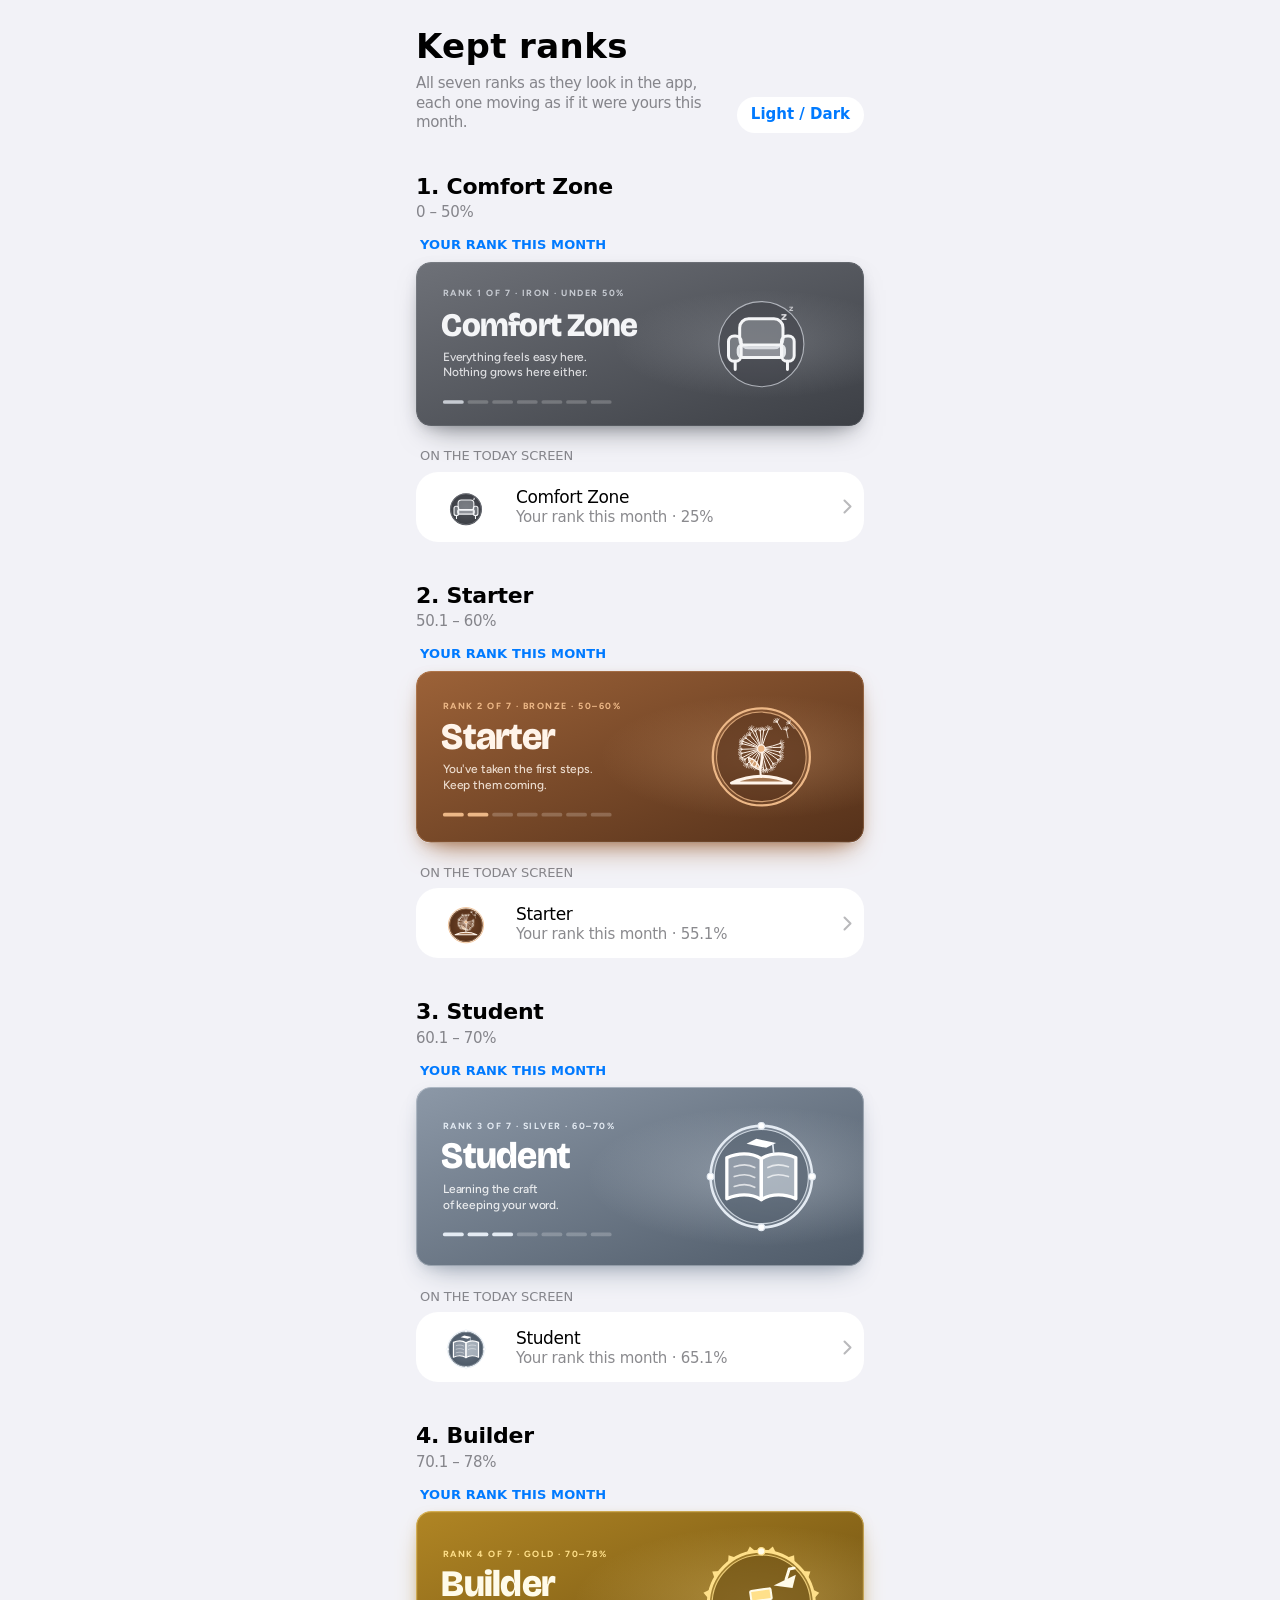
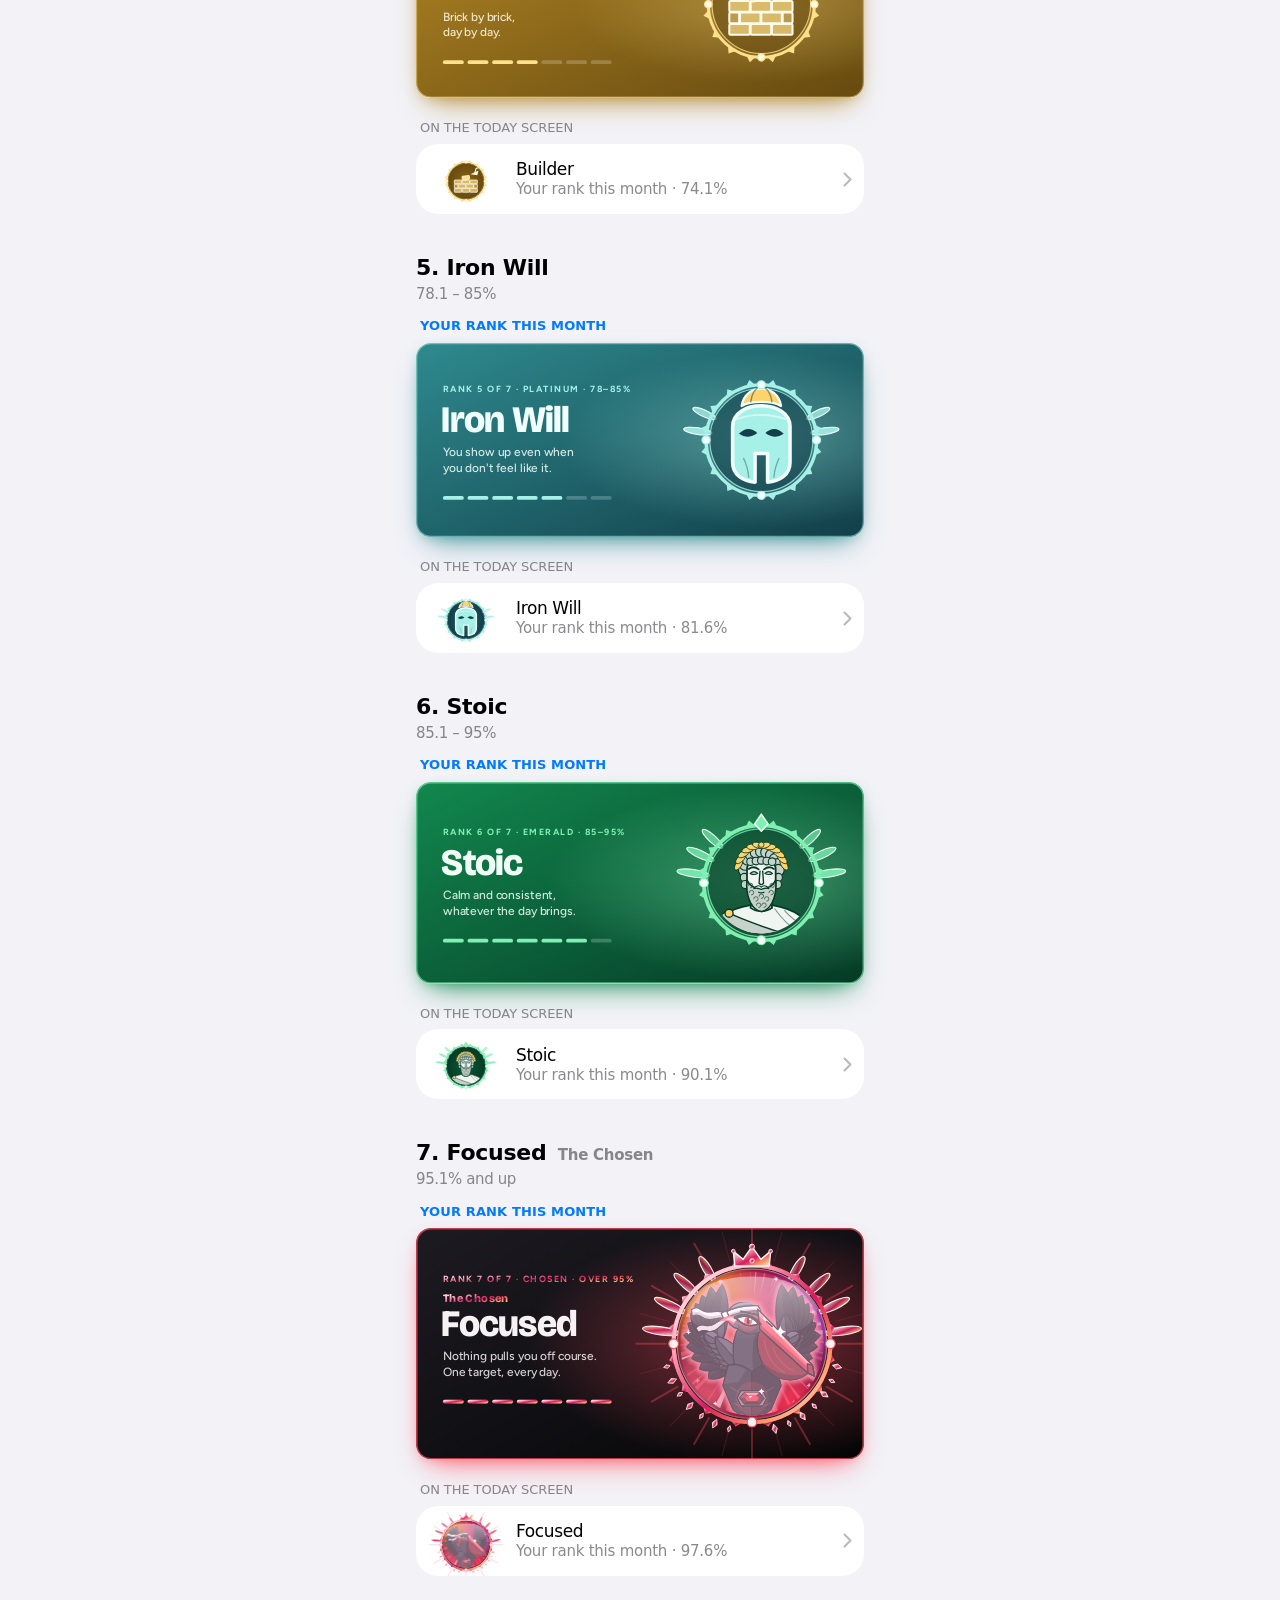
==== ranks-demo.html @ 4a985644 "rank animations added 2.1" ====
<!doctype html>
<html lang="en"><head><meta charset="utf-8"><meta name="viewport" content="width=device-width, initial-scale=1">
<meta name="color-scheme" content="light dark"><title>Kept ranks</title>
<style>
:root{--bg:#F2F2F7;--surface:#FFFFFF;--ink:#000000;--muted:rgba(60,60,67,.6);--line:rgba(60,60,67,.29);--tint:#007AFF;--ring-off:rgba(60,60,67,.36)}
@media (prefers-color-scheme: dark){:root:not([data-theme="light"]){--bg:#000000;--surface:#1C1C1E;--ink:#FFFFFF;--muted:rgba(235,235,245,.6);--line:rgba(84,84,88,.65);--tint:#0A84FF;--ring-off:rgba(235,235,245,.34)}}
:root[data-theme="dark"]{--bg:#000000;--surface:#1C1C1E;--ink:#FFFFFF;--muted:rgba(235,235,245,.6);--line:rgba(84,84,88,.65);--tint:#0A84FF;--ring-off:rgba(235,235,245,.34)}
*{box-sizing:border-box}
body{margin:0;background:var(--bg);color:var(--ink);font:17px/1.3 -apple-system,BlinkMacSystemFont,system-ui,"Segoe UI",Roboto,sans-serif;letter-spacing:-.022em;-webkit-font-smoothing:antialiased}
main{max-width:480px;margin:0 auto;padding:24px 16px 64px}
header{display:flex;align-items:flex-end;justify-content:space-between;gap:12px;margin-bottom:8px}
h1{font-size:34px;margin:0;letter-spacing:.011em}
.intro{color:var(--muted);font-size:15px;margin:6px 0 0}
.theme{flex:none;white-space:nowrap;border:0;border-radius:999px;padding:8px 14px;background:var(--surface);color:var(--tint);font:inherit;font-size:15px;font-weight:600;cursor:pointer}
section{margin-top:40px}
h2{font-size:22px;margin:0;letter-spacing:-.012em}
h2 small{font-size:15px;font-weight:600;color:var(--muted);margin-left:4px}
.range{margin:2px 0 14px;color:var(--muted);font-size:15px;font-variant-numeric:tabular-nums}
.label{font-size:13px;text-transform:uppercase;color:var(--muted);padding:22px 4px 7px;letter-spacing:-.006em}
.group{background:var(--surface);border-radius:22px;overflow:hidden}
.row{display:flex;align-items:center;gap:12px;padding:6px 12px;min-height:48px}
.row .body{flex:1;min-width:0}
.row .hint{font-size:15px;color:var(--muted);letter-spacing:-.016em}
.disc{flex:none;color:var(--muted);opacity:.6}
/* ranks: the artwork in ranks/ is drawn with these two fonts (SIL Open Font License, see fonts/). Only the artwork uses them; the app keeps the system font. */
@font-face{font-family:'Bricolage Grotesque';font-style:normal;font-weight:800;font-display:swap;src:url([data-uri]) format('woff2')}
@font-face{font-family:'Figtree';font-style:normal;font-weight:500 700;font-display:swap;src:url([data-uri]) format('woff2')}
.art{display:block;position:relative}
.art svg{display:block;width:100%;height:100%}
/* until the artwork loads, a block in the rank's colors holds its place */
.rk0{--a:#6E7178;--b:#3C3F45} .rk1{--a:#9C6238;--b:#55311A} .rk2{--a:#8C98A7;--b:#4E5A68} .rk3{--a:#B08524;--b:#664A0F}
.rk4{--a:#2E8A8E;--b:#123F49} .rk5{--a:#12884E;--b:#053A26} .rk6{--a:#1D1B22;--b:#050506;--glow:#FF4D5E}
.art.banner.ph{display:flex;align-items:center;padding:0 6%;border-radius:12px;background:linear-gradient(135deg,var(--a),var(--b));color:#fff;font-size:26px;font-weight:800}
.art.badge.ph::before,.art.badge.none::before{content:"";position:absolute;inset:20% 24% 13%;border-radius:50%;background:linear-gradient(135deg,var(--a),var(--b))}
.art.badge.none{aspect-ratio:560/430}
.art.badge.none::before{background:none;border:2px dashed var(--ring-off)}
.ranknote{margin-bottom:14px}
.ladder{display:flex;flex-direction:column;gap:12px;container-type:inline-size}
/* faded on a solid backing, so the lake doesn't show through; the corners match the artwork's (40 of 1200) */
.rung.unreached{background:var(--bg);border-radius:3.33cqw}
.rung.unreached .art{filter:grayscale(1);opacity:.45}
.ycap{display:flex;align-items:center;gap:5px;font-size:13px;font-weight:600;letter-spacing:.01em;text-transform:uppercase;color:var(--tint);padding:0 4px 8px}
.ycap.final{color:var(--muted)}
/* this month's banner (Ranks) and a month's banner (Stats): lifted off the page by a glow in the rank's color; corners match the artwork's (40 of 1200) */
.hero{display:block;width:100%;margin:0;padding:0;border:0;background:none;container-type:inline-size;transition:transform .15s}
button.hero:active{transform:scale(.98)}
.hero .art{border-radius:3.33cqw;box-shadow:0 14px 30px -14px var(--glow,var(--a)),0 4px 14px -6px color-mix(in srgb,var(--glow,var(--a)) 55%,transparent)}
.hero + .card{margin-top:16px}
/* the rank you hold comes alive, while its picture stays still: comets streak around the ring, appearing and fading away, the gems on the ring twinkle,
   the glow behind it pulses, and a sheen crosses the banner now and then. Reduce Motion turns all of it off (see the end of this file). */
.comet{opacity:0} /* hidden everywhere else, and when motion is reduced */
.hero .comet{animation:comet 4s linear infinite}
.hero .gem{transform-box:fill-box;transform-origin:center;animation:gem 2.8s ease-in-out infinite}
.hero .aura{animation:aura 4.5s ease-in-out infinite}
.hero .art{overflow:hidden}
.hero .art::after{content:"";position:absolute;inset:0;pointer-events:none;transform:translateX(-100%);
  background:linear-gradient(105deg,transparent 35%,rgba(255,255,255,var(--shine,.16)) 50%,transparent 65%);animation:shine var(--shine-t,7s) ease-in-out 1s infinite}
/* a comet appears, races about three quarters of the way round the ring, and fades out */
@keyframes comet{0%{stroke-dashoffset:0;opacity:0}12%{opacity:1}60%{opacity:1}78%{opacity:0}100%{stroke-dashoffset:-100;opacity:0}}
@keyframes gem{0%,100%{transform:scale(1);opacity:1}50%{transform:scale(1.35);opacity:.55}}
@keyframes aura{0%,100%{opacity:.55}50%{opacity:1}}
@keyframes shine{0%{transform:translateX(-100%)}25%,100%{transform:translateX(100%)}}
/* higher ranks shine more: Platinum a little, Emerald clearly, The Chosen most. The shine is brighter and comes more often,
   four-point sparkles twinkle around the circle in two alternating sets, and on Emerald and The Chosen the glow breathes. */
.hero{position:relative;--star:url("data:image/svg+xml,%3Csvg xmlns='http://www.w3.org/2000/svg' viewBox='0 0 20 20'%3E%3Cpath d='M10 0C11 7 13 9 20 10C13 11 11 13 10 20C9 13 7 11 0 10C7 9 9 7 10 0Z' fill='white'/%3E%3C/svg%3E")}
.hero[data-rk="4"]{--shine:.24;--shine-t:5.5s}
.hero[data-rk="5"]{--shine:.32;--shine-t:4.5s}
.hero[data-rk="6"]{--shine:.4;--shine-t:3.8s}
.hero[data-rk="4"]::before,.hero[data-rk="5"]::before,.hero[data-rk="6"]::before,.hero[data-rk="5"]::after,.hero[data-rk="6"]::after{
  content:"";position:absolute;inset:0;z-index:1;pointer-events:none;opacity:0;animation:sparkle 2.4s ease-in-out infinite}
.hero[data-rk]::after{animation-delay:-1.2s} /* the second set twinkles half a beat after the first */
.hero[data-rk="4"]::before{background:var(--star) 63% 18%/12px no-repeat,var(--star) 92% 72%/10px no-repeat,var(--star) 70% 86%/8px no-repeat}
.hero[data-rk="5"]::before{background:var(--star) 62% 16%/16px no-repeat,var(--star) 93% 30%/12px no-repeat,var(--star) 88% 86%/10px no-repeat,var(--star) 58% 62%/9px no-repeat}
.hero[data-rk="5"]::after{background:var(--star) 76% 5%/11px no-repeat,var(--star) 97% 56%/14px no-repeat,var(--star) 66% 90%/12px no-repeat,var(--star) 55% 34%/8px no-repeat}
.hero[data-rk="6"]::before{background:var(--star) 57% 14%/20px no-repeat,var(--star) 95% 24%/15px no-repeat,var(--star) 92% 84%/13px no-repeat,var(--star) 54% 64%/11px no-repeat,var(--star) 81% 3%/10px no-repeat}
.hero[data-rk="6"]::after{background:var(--star) 70% 4%/14px no-repeat,var(--star) 98% 52%/18px no-repeat,var(--star) 63% 94%/15px no-repeat,var(--star) 51% 38%/10px no-repeat,var(--star) 86% 96%/9px no-repeat}
.hero[data-rk="5"] .art,.hero[data-rk="6"] .art{animation:glow 3s ease-in-out infinite}
@keyframes sparkle{0%,100%{opacity:0}50%{opacity:1}}
@keyframes glow{0%,100%{box-shadow:0 14px 30px -14px var(--glow,var(--a)),0 4px 14px -6px color-mix(in srgb,var(--glow,var(--a)) 55%,transparent)}
  50%{box-shadow:0 18px 44px -10px var(--glow,var(--a)),0 0 26px -2px color-mix(in srgb,var(--glow,var(--a)) 70%,transparent)}}
.rankrow{margin-bottom:20px}
.rankrow .row{padding:6px 12px}
.goal{margin:8px 4px 0;font-size:15px;letter-spacing:-.016em;color:var(--muted)}
.goal b{font-weight:600;color:var(--ink)}
.group.months{--sep:100px}
.group.months .row{padding:6px 12px}
.slot{flex:none;width:76px;height:58px;display:grid;place-items:center}
.slot .art{height:100%}

@media (prefers-reduced-motion:reduce){*,*::before,*::after{animation:none!important;transition:none!important}}
</style></head>
<body><main>
<header><div><h1>Kept ranks</h1><p class="intro">All seven ranks as they look in the app, each one moving as if it were yours this month.</p></div>
<button class="theme" type="button" onclick="const r=document.documentElement,d=r.dataset.theme==='dark'||(!r.dataset.theme&&matchMedia('(prefers-color-scheme: dark)').matches);r.dataset.theme=d?'light':'dark'">Light / Dark</button></header>
<section>
  <h2>1. Comfort Zone</h2><p class="range">0 – 50%</p>
  <div class="ycap">Your rank this month</div><div class="hero" data-rk="0"><span class="art banner rk0" style="aspect-ratio:1200/440"><svg xmlns="http://www.w3.org/2000/svg" viewBox="0 0 1200 440" role="img" aria-label="Rank 1 of 7: Comfort Zone, Under 50%">
<defs>
<linearGradient id="kept1-comfort-zone-bg" x1="0" y1="0" x2="1" y2="1"><stop offset="0" stop-color="#6E7178"/><stop offset="1" stop-color="#3C3F45"/></linearGradient>
<radialGradient id="kept1-comfort-zone-glow" cx="0.771" cy=".5" r="0.33"><stop offset="0" stop-color="#C7CBD2" stop-opacity="0.22"/><stop offset="1" stop-color="#C7CBD2" stop-opacity="0"/></radialGradient>
<clipPath id="kept1-comfort-zone-clip"><rect width="1200" height="440" rx="40"/></clipPath>
</defs>
<g clip-path="url(#kept1-comfort-zone-clip)">
<rect width="1200" height="440" fill="url(#kept1-comfort-zone-bg)"/>
<rect class="aura" width="1200" height="440" fill="url(#kept1-comfort-zone-glow)"/><g class="emblem">
<circle cx="925" cy="220" r="114" fill="#3C3F45" fill-opacity=".55" stroke="#C7CBD2" stroke-opacity=".8" stroke-width="3"/><g transform="translate(925 220) scale(1.0)"><rect x="-58" y="-68" width="116" height="78" rx="24" fill="#C7CBD2" fill-opacity=".35" stroke="#F4F5F7" stroke-width="8"/><rect x="-62" y="2" width="124" height="34" rx="12" fill="#C7CBD2" fill-opacity=".55" stroke="#F4F5F7" stroke-width="8"/><rect x="-88" y="-22" width="34" height="68" rx="15" fill="#C7CBD2" fill-opacity=".35" stroke="#F4F5F7" stroke-width="8"/><rect x="54" y="-22" width="34" height="68" rx="15" fill="#C7CBD2" fill-opacity=".35" stroke="#F4F5F7" stroke-width="8"/><path d="M-70 46v22M70 46v22" stroke="#F4F5F7" stroke-width="8" stroke-linecap="round"/><text x="52" y="-66" font-family="'Bricolage Grotesque','Avenir Next',system-ui,-apple-system,sans-serif" font-weight="800" font-size="30" fill="#F4F5F7" fill-opacity=".85">z</text><text x="74" y="-88" font-family="'Bricolage Grotesque','Avenir Next',system-ui,-apple-system,sans-serif" font-weight="800" font-size="22" fill="#F4F5F7" fill-opacity=".65">z</text></g>
</g><text x="72" y="92" font-family="'Figtree',-apple-system,'Segoe UI',system-ui,sans-serif" font-weight="700" font-size="24" letter-spacing="4" fill="#C7CBD2">RANK 1 OF 7  ·  IRON  ·  UNDER 50%</text>

<text x="68" y="198" font-family="'Bricolage Grotesque','Avenir Next',system-ui,-apple-system,sans-serif" font-weight="800" font-size="88" letter-spacing="-2" fill="#F4F5F7">Comfort Zone</text>
<text x="72" y="264" font-family="'Figtree',-apple-system,'Segoe UI',system-ui,sans-serif" font-weight="500" font-size="32" fill="#F4F5F7" fill-opacity=".86">Everything feels easy here.</text>
<text x="72" y="306" font-family="'Figtree',-apple-system,'Segoe UI',system-ui,sans-serif" font-weight="500" font-size="32" fill="#F4F5F7" fill-opacity=".86">Nothing grows here either.</text>
<rect x="72" y="370" width="56" height="10" rx="5" fill="#C7CBD2" fill-opacity="1"/><rect x="138" y="370" width="56" height="10" rx="5" fill="#F4F5F7" fill-opacity="0.22"/><rect x="204" y="370" width="56" height="10" rx="5" fill="#F4F5F7" fill-opacity="0.22"/><rect x="270" y="370" width="56" height="10" rx="5" fill="#F4F5F7" fill-opacity="0.22"/><rect x="336" y="370" width="56" height="10" rx="5" fill="#F4F5F7" fill-opacity="0.22"/><rect x="402" y="370" width="56" height="10" rx="5" fill="#F4F5F7" fill-opacity="0.22"/><rect x="468" y="370" width="56" height="10" rx="5" fill="#F4F5F7" fill-opacity="0.22"/>
</g>
<rect x="1.5" y="1.5" width="1197" height="437" rx="39" fill="none" stroke="#C7CBD2" stroke-opacity="0.23" stroke-width="1.6"/>
</svg>
</span></div>
  <div class="label">On the Today screen</div>
  <div class="group"><div class="row"><span class="slot"><span class="art badge rk0" style="aspect-ratio:560/430" aria-hidden="true"><svg xmlns="http://www.w3.org/2000/svg" viewBox="-280 -230 560 430" role="img" aria-label="Comfort Zone rank badge">
<defs><radialGradient id="kept2-comfort-zone-b-g"><stop offset="0" stop-color="#6E7178"/><stop offset="1" stop-color="#3C3F45"/></radialGradient></defs>
<circle r="118" fill="url(#kept2-comfort-zone-b-g)"/>
<circle cx="0" cy="0" r="114" fill="#3C3F45" fill-opacity=".55" stroke="#C7CBD2" stroke-opacity=".8" stroke-width="3"/><g transform="translate(0 0) scale(1.0)"><rect x="-58" y="-68" width="116" height="78" rx="24" fill="#C7CBD2" fill-opacity=".35" stroke="#F4F5F7" stroke-width="8"/><rect x="-62" y="2" width="124" height="34" rx="12" fill="#C7CBD2" fill-opacity=".55" stroke="#F4F5F7" stroke-width="8"/><rect x="-88" y="-22" width="34" height="68" rx="15" fill="#C7CBD2" fill-opacity=".35" stroke="#F4F5F7" stroke-width="8"/><rect x="54" y="-22" width="34" height="68" rx="15" fill="#C7CBD2" fill-opacity=".35" stroke="#F4F5F7" stroke-width="8"/><path d="M-70 46v22M70 46v22" stroke="#F4F5F7" stroke-width="8" stroke-linecap="round"/><text x="52" y="-66" font-family="'Bricolage Grotesque','Avenir Next',system-ui,-apple-system,sans-serif" font-weight="800" font-size="30" fill="#F4F5F7" fill-opacity=".85">z</text><text x="74" y="-88" font-family="'Bricolage Grotesque','Avenir Next',system-ui,-apple-system,sans-serif" font-weight="800" font-size="22" fill="#F4F5F7" fill-opacity=".65">z</text></g>
</svg>
</span></span><div class="body"><div class="name">Comfort Zone</div><div class="hint">Your rank this month · 25%</div></div><svg class="disc" width="9" height="15" viewBox="0 0 9 15" fill="none" stroke="currentColor" stroke-width="2" stroke-linecap="round" stroke-linejoin="round" aria-hidden="true"><path d="m1.5 1.5 6 6-6 6"/></svg></div></div>
</section>
<section>
  <h2>2. Starter</h2><p class="range">50.1 – 60%</p>
  <div class="ycap">Your rank this month</div><div class="hero" data-rk="1"><span class="art banner rk1" style="aspect-ratio:1200/460"><svg xmlns="http://www.w3.org/2000/svg" viewBox="0 0 1200 460" role="img" aria-label="Rank 2 of 7: Starter, 50–60%">
<defs>
<linearGradient id="kept3-starter-bg" x1="0" y1="0" x2="1" y2="1"><stop offset="0" stop-color="#9C6238"/><stop offset="1" stop-color="#55311A"/></linearGradient>
<radialGradient id="kept3-starter-glow" cx="0.771" cy=".5" r="0.36"><stop offset="0" stop-color="#EDB887" stop-opacity="0.26"/><stop offset="1" stop-color="#EDB887" stop-opacity="0"/></radialGradient>
<clipPath id="kept3-starter-clip"><rect width="1200" height="460" rx="40"/></clipPath>
</defs>
<g clip-path="url(#kept3-starter-clip)">
<rect width="1200" height="460" fill="url(#kept3-starter-bg)"/>
<rect class="aura" width="1200" height="460" fill="url(#kept3-starter-glow)"/><g class="emblem">
<circle cx="925" cy="230" r="120" fill="#55311A" fill-opacity=".55" stroke="#EDB887" stroke-opacity=".8" stroke-width="3"/><g transform="translate(925 230) scale(1.0)">
<path d="M-80 70 Q0 34 80 70 Z" fill="#EDB887" fill-opacity=".45" stroke="#FFF4EA" stroke-width="8" stroke-linejoin="round"/>
<path d="M0 54 C-10 30 10 6 0 -22" fill="none" stroke="#FFF4EA" stroke-width="5.5" stroke-linecap="round"/>
<path d="M-2 36 C-16 32 -36 18 -34 2 C-18 6 -6 20 -2 36 Z" fill="#EDB887" fill-opacity=".8" stroke="#FFF4EA" stroke-width="3.5" stroke-linejoin="round"/>
<path d="M10 -22.7 Q29.9 -26 51.3 -25.6" fill="none" stroke="#FFF4EA" stroke-width="2.6" stroke-linecap="round"/><path d="M51.3 -25.6 L56 -35.1 M51.3 -25.6 L59 -30.8 M51.3 -25.6 L60.9 -26.3 M51.3 -25.6 L59.8 -21.5 M51.3 -25.6 L56.6 -17.8" fill="none" stroke="#FFF4EA" stroke-opacity=".85" stroke-width="2" stroke-linecap="round"/>
<path d="M9.8 -20.2 Q30 -18.2 48.4 -13.2" fill="none" stroke="#FFF4EA" stroke-width="2.6" stroke-linecap="round"/><path d="M48.4 -13.2 L54.3 -20.2 M48.4 -13.2 L57.6 -16.6 M48.4 -13.2 L58.7 -11.4 M48.4 -13.2 L55.4 -7.3 M48.4 -13.2 L51.2 -5.5" fill="none" stroke="#FFF4EA" stroke-opacity=".85" stroke-width="2" stroke-linecap="round"/>
<path d="M9.3 -18.3 Q30.3 -9.9 50.5 -1.9" fill="none" stroke="#FFF4EA" stroke-width="2.6" stroke-linecap="round"/><path d="M50.5 -1.9 L57.9 -7.7 M50.5 -1.9 L59.1 -3.1 M50.5 -1.9 L58.8 1.4 M50.5 -1.9 L56.9 6.3 M50.5 -1.9 L51.6 6.1" fill="none" stroke="#FFF4EA" stroke-opacity=".85" stroke-width="2" stroke-linecap="round"/>
<path d="M8.3 -16.5 Q27 -6.6 44 7.2" fill="none" stroke="#FFF4EA" stroke-width="2.6" stroke-linecap="round"/><path d="M44 7.2 L52.2 3.1 M44 7.2 L54.6 7.8 M44 7.2 L51.9 12.4 M44 7.2 L47.7 14.6 M44 7.2 L43.3 17" fill="none" stroke="#FFF4EA" stroke-opacity=".85" stroke-width="2" stroke-linecap="round"/>
<path d="M6.2 -14.2 Q20.3 -0.3 31.1 17.4" fill="none" stroke="#FFF4EA" stroke-width="2.6" stroke-linecap="round"/><path d="M31.1 17.4 L41.2 15.9 M31.1 17.4 L40.8 21.2 M31.1 17.4 L37.9 25.9 M31.1 17.4 L32.4 26.2 M31.1 17.4 L28 25.3" fill="none" stroke="#FFF4EA" stroke-opacity=".85" stroke-width="2" stroke-linecap="round"/>
<path d="M4.6 -13.1 Q16.3 9.5 26.2 28.1" fill="none" stroke="#FFF4EA" stroke-width="2.6" stroke-linecap="round"/><path d="M26.2 28.1 L36.6 28.5 M26.2 28.1 L34 33 M26.2 28.1 L30.2 35.8 M26.2 28.1 L25.7 37.9 M26.2 28.1 L21.8 34.9" fill="none" stroke="#FFF4EA" stroke-opacity=".85" stroke-width="2" stroke-linecap="round"/>
<path d="M2.5 -12.3 Q7.5 11.1 13.7 31.6" fill="none" stroke="#FFF4EA" stroke-width="2.6" stroke-linecap="round"/><path d="M13.7 31.6 L21.5 33.7 M13.7 31.6 L20.7 38.7 M13.7 31.6 L16.4 42.1 M13.7 31.6 L11.1 40.9 M13.7 31.6 L6.5 38.6" fill="none" stroke="#FFF4EA" stroke-opacity=".85" stroke-width="2" stroke-linecap="round"/>
<path d="M1 -12.1 Q3.1 12.3 5.7 33.2" fill="none" stroke="#FFF4EA" stroke-width="2.6" stroke-linecap="round"/><path d="M5.7 33.2 L15.8 37.7 M5.7 33.2 L11.2 40.7 M5.7 33.2 L6.8 43.6 M5.7 33.2 L1.8 41.9 M5.7 33.2 L-1.3 38.3" fill="none" stroke="#FFF4EA" stroke-opacity=".85" stroke-width="2" stroke-linecap="round"/>
<path d="M-0.4 -12 Q0.1 5.2 -2 25.5" fill="none" stroke="#FFF4EA" stroke-width="2.6" stroke-linecap="round"/><path d="M-2 25.5 L5.7 30.3 M-2 25.5 L2.5 34 M-2 25.5 L-2.4 34.6 M-2 25.5 L-7 33.4 M-2 25.5 L-9.4 29.3" fill="none" stroke="#FFF4EA" stroke-opacity=".85" stroke-width="2" stroke-linecap="round"/>
<path d="M-2.9 -12.4 Q-8.3 6.3 -14.3 24.6" fill="none" stroke="#FFF4EA" stroke-width="2.6" stroke-linecap="round"/><path d="M-14.3 24.6 L-6.9 32.5 M-14.3 24.6 L-12.4 32.7 M-14.3 24.6 L-17.5 35.1 M-14.3 24.6 L-22.3 32.1 M-14.3 24.6 L-24.3 26.9" fill="none" stroke="#FFF4EA" stroke-opacity=".85" stroke-width="2" stroke-linecap="round"/>
<path d="M-5.1 -13.4 Q-14 4.7 -25.7 21.7" fill="none" stroke="#FFF4EA" stroke-width="2.6" stroke-linecap="round"/><path d="M-25.7 21.7 L-21 29.9 M-25.7 21.7 L-25.8 30.6 M-25.7 21.7 L-30.6 29.9 M-25.7 21.7 L-33.4 26 M-25.7 21.7 L-36.6 21.5" fill="none" stroke="#FFF4EA" stroke-opacity=".85" stroke-width="2" stroke-linecap="round"/>
<path d="M-6.8 -14.6 Q-23.8 1 -37.9 19.3" fill="none" stroke="#FFF4EA" stroke-width="2.6" stroke-linecap="round"/><path d="M-37.9 19.3 L-34.7 29.7 M-37.9 19.3 L-40.1 29.2 M-37.9 19.3 L-43.9 25.9 M-37.9 19.3 L-47.9 22.5 M-37.9 19.3 L-46.8 17.3" fill="none" stroke="#FFF4EA" stroke-opacity=".85" stroke-width="2" stroke-linecap="round"/>
<path d="M-8.4 -16.6 Q-25.9 -6.3 -43.5 6.2" fill="none" stroke="#FFF4EA" stroke-width="2.6" stroke-linecap="round"/><path d="M-43.5 6.2 L-43 14.5 M-43.5 6.2 L-48.2 15.5 M-43.5 6.2 L-52.4 12 M-43.5 6.2 L-52.3 6.6 M-43.5 6.2 L-52.6 1.5" fill="none" stroke="#FFF4EA" stroke-opacity=".85" stroke-width="2" stroke-linecap="round"/>
<path d="M-9 -17.7 Q-29.9 -10 -50.3 1.7" fill="none" stroke="#FFF4EA" stroke-width="2.6" stroke-linecap="round"/><path d="M-50.3 1.7 L-50.9 9.8 M-50.3 1.7 L-54.9 8.4 M-50.3 1.7 L-59 5.9 M-50.3 1.7 L-59.1 1 M-50.3 1.7 L-58.8 -4.2" fill="none" stroke="#FFF4EA" stroke-opacity=".85" stroke-width="2" stroke-linecap="round"/>
<path d="M-9.7 -19.7 Q-28.9 -14.6 -51.9 -9.6" fill="none" stroke="#FFF4EA" stroke-width="2.6" stroke-linecap="round"/><path d="M-51.9 -9.6 L-54.8 0.3 M-51.9 -9.6 L-58.1 -3.7 M-51.9 -9.6 L-61.6 -7.2 M-51.9 -9.6 L-61 -12.3 M-51.9 -9.6 L-57.9 -15.9" fill="none" stroke="#FFF4EA" stroke-opacity=".85" stroke-width="2" stroke-linecap="round"/>
<path d="M-10 -21.7 Q-30.5 -21.1 -51.9 -20.3" fill="none" stroke="#FFF4EA" stroke-width="2.6" stroke-linecap="round"/><path d="M-51.9 -20.3 L-56.1 -12.4 M-51.9 -20.3 L-60 -15.3 M-51.9 -20.3 L-61.5 -20 M-51.9 -20.3 L-59.3 -24.2 M-51.9 -20.3 L-57.1 -28.7" fill="none" stroke="#FFF4EA" stroke-opacity=".85" stroke-width="2" stroke-linecap="round"/>
<path d="M-9.7 -24.5 Q-29.8 -30.9 -50.3 -35" fill="none" stroke="#FFF4EA" stroke-width="2.6" stroke-linecap="round"/><path d="M-50.3 -35 L-57.5 -27.7 M-50.3 -35 L-59.1 -32.6 M-50.3 -35 L-58.3 -37.1 M-50.3 -35 L-57.2 -41.9 M-50.3 -35 L-52.7 -43.9" fill="none" stroke="#FFF4EA" stroke-opacity=".85" stroke-width="2" stroke-linecap="round"/>
<path d="M-9.3 -25.7 Q-27.2 -33.8 -48.5 -41.2" fill="none" stroke="#FFF4EA" stroke-width="2.6" stroke-linecap="round"/><path d="M-48.5 -41.2 L-55.1 -35.9 M-48.5 -41.2 L-58.9 -39.6 M-48.5 -41.2 L-58.2 -45 M-48.5 -41.2 L-54.8 -49.2 M-48.5 -41.2 L-49.7 -49.8" fill="none" stroke="#FFF4EA" stroke-opacity=".85" stroke-width="2" stroke-linecap="round"/>
<path d="M-8.3 -27.6 Q-25.3 -37 -40.8 -49.8" fill="none" stroke="#FFF4EA" stroke-width="2.6" stroke-linecap="round"/><path d="M-40.8 -49.8 L-49.9 -45.4 M-40.8 -49.8 L-50.5 -50.5 M-40.8 -49.8 L-48.5 -55 M-40.8 -49.8 L-44.9 -58.4 M-40.8 -49.8 L-40.1 -59.1" fill="none" stroke="#FFF4EA" stroke-opacity=".85" stroke-width="2" stroke-linecap="round"/>
<path d="M-6.4 -29.7 Q-17.3 -42.7 -30.3 -58.1" fill="none" stroke="#FFF4EA" stroke-width="2.6" stroke-linecap="round"/><path d="M-30.3 -58.1 L-38.3 -56.6 M-30.3 -58.1 L-40.1 -61.6 M-30.3 -58.1 L-36.4 -65.3 M-30.3 -58.1 L-32 -67.8 M-30.3 -58.1 L-27.6 -65.6" fill="none" stroke="#FFF4EA" stroke-opacity=".85" stroke-width="2" stroke-linecap="round"/>
<path d="M-4.6 -30.9 Q-13.7 -52.7 -26 -72.5" fill="none" stroke="#FFF4EA" stroke-width="2.6" stroke-linecap="round"/><path d="M-26 -72.5 L-34.5 -72.8 M-26 -72.5 L-33.6 -77.4 M-26 -72.5 L-30.3 -80.8 M-26 -72.5 L-25.4 -83.4 M-26 -72.5 L-20.4 -81.1" fill="none" stroke="#FFF4EA" stroke-opacity=".85" stroke-width="2" stroke-linecap="round"/>
<path d="M-3.1 -31.5 Q-8.9 -49.5 -15.3 -68.4" fill="none" stroke="#FFF4EA" stroke-width="2.6" stroke-linecap="round"/><path d="M-15.3 -68.4 L-26 -70.6 M-15.3 -68.4 L-22 -74.3 M-15.3 -68.4 L-17.9 -76.2 M-15.3 -68.4 L-13.4 -77.6 M-15.3 -68.4 L-8 -76.5" fill="none" stroke="#FFF4EA" stroke-opacity=".85" stroke-width="2" stroke-linecap="round"/>
<path d="M-0.6 -32 Q-1.4 -49.9 -2.8 -69.6" fill="none" stroke="#FFF4EA" stroke-width="2.6" stroke-linecap="round"/><path d="M-2.8 -69.6 L-12.2 -74.4 M-2.8 -69.6 L-8 -77.6 M-2.8 -69.6 L-3.3 -78.7 M-2.8 -69.6 L1.1 -77.3 M-2.8 -69.6 L6.2 -75.5" fill="none" stroke="#FFF4EA" stroke-opacity=".85" stroke-width="2" stroke-linecap="round"/>
<path d="M1.3 -31.9 Q3.9 -51.6 6.1 -70" fill="none" stroke="#FFF4EA" stroke-width="2.6" stroke-linecap="round"/><path d="M6.1 -70 L-1.8 -76 M6.1 -70 L2 -79.7 M6.1 -70 L7.1 -78 M6.1 -70 L12 -77.7 M6.1 -70 L15.9 -74.1" fill="none" stroke="#FFF4EA" stroke-opacity=".85" stroke-width="2" stroke-linecap="round"/>
<path d="M3.5 -31.4 Q9.9 -53.5 19.1 -73.3" fill="none" stroke="#FFF4EA" stroke-width="2.6" stroke-linecap="round"/><path d="M19.1 -73.3 L12.6 -81.1 M19.1 -73.3 L17.4 -83.4 M19.1 -73.3 L22 -81 M19.1 -73.3 L27 -79.7 M19.1 -73.3 L29.5 -75" fill="none" stroke="#FFF4EA" stroke-opacity=".85" stroke-width="2" stroke-linecap="round"/>
<path d="M9.6 -24.6 Q31.2 -28.3 50.4 -35.8" fill="none" stroke="#FFF4EA" stroke-width="2.6" stroke-linecap="round"/><path d="M50.4 -35.8 L52.8 -45.1 M50.4 -35.8 L58 -43.6 M50.4 -35.8 L60.7 -38.6 M50.4 -35.8 L59.2 -33.5 M50.4 -35.8 L58 -28.3" fill="none" stroke="#FFF4EA" stroke-opacity=".85" stroke-width="2" stroke-linecap="round"/>
<path d="M0 7 L0 -14 M0 -14 L-7.8 -18.5 M0 -14 L-4.5 -21.8 M0 -14 L0 -23 M0 -14 L4.5 -21.8 M0 -14 L7.8 -18.5" transform="translate(50 -80) rotate(-30) scale(1.1)" fill="none" stroke="#FFF4EA" stroke-opacity=".85" stroke-width="2" stroke-linecap="round"/>
<path d="M0 7 L0 -14 M0 -14 L-7.8 -18.5 M0 -14 L-4.5 -21.8 M0 -14 L0 -23 M0 -14 L4.5 -21.8 M0 -14 L7.8 -18.5" transform="translate(70 -58) rotate(-12) scale(1)" fill="none" stroke="#FFF4EA" stroke-opacity=".85" stroke-width="2" stroke-linecap="round"/>
<path d="M0 7 L0 -14 M0 -14 L-7.8 -18.5 M0 -14 L-4.5 -21.8 M0 -14 L0 -23 M0 -14 L4.5 -21.8 M0 -14 L7.8 -18.5" transform="translate(84 -80) rotate(-42) scale(0.9)" fill="none" stroke="#FFF4EA" stroke-opacity=".85" stroke-width="2" stroke-linecap="round"/>
<circle cx="0" cy="-22" r="10" fill="#EDB887" stroke="#FFF4EA" stroke-width="3"/>
</g><circle cx="925" cy="230" r="130" fill="none" stroke="#EDB887" stroke-width="6"/>
<g class="comets"><circle class="comet" style="animation-delay:0.00s" cx="925" cy="230" r="130" fill="none" stroke="#FFFFFF" stroke-opacity="1"
        stroke-width="11.4" stroke-linecap="round" pathLength="100" stroke-dasharray="2 98"/><circle class="comet" style="animation-delay:0.20s" cx="925" cy="230" r="130" fill="none" stroke="#FFFFFF" stroke-opacity="0.5"
        stroke-width="8.4" stroke-linecap="round" pathLength="100" stroke-dasharray="7 93"/><circle class="comet" style="animation-delay:0.56s" cx="925" cy="230" r="130" fill="none" stroke="#FFFFFF" stroke-opacity="0.18"
        stroke-width="6.6" stroke-linecap="round" pathLength="100" stroke-dasharray="16 84"/><circle class="comet" style="animation-delay:-2.00s" cx="925" cy="230" r="130" fill="none" stroke="#FFFFFF" stroke-opacity="1"
        stroke-width="11.4" stroke-linecap="round" pathLength="100" stroke-dasharray="2 98"/><circle class="comet" style="animation-delay:-1.80s" cx="925" cy="230" r="130" fill="none" stroke="#FFFFFF" stroke-opacity="0.5"
        stroke-width="8.4" stroke-linecap="round" pathLength="100" stroke-dasharray="7 93"/><circle class="comet" style="animation-delay:-1.44s" cx="925" cy="230" r="130" fill="none" stroke="#FFFFFF" stroke-opacity="0.18"
        stroke-width="6.6" stroke-linecap="round" pathLength="100" stroke-dasharray="16 84"/></g></g><text x="72" y="102" font-family="'Figtree',-apple-system,'Segoe UI',system-ui,sans-serif" font-weight="700" font-size="24" letter-spacing="4" fill="#EDB887">RANK 2 OF 7  ·  BRONZE  ·  50–60%</text>

<text x="68" y="208" font-family="'Bricolage Grotesque','Avenir Next',system-ui,-apple-system,sans-serif" font-weight="800" font-size="100" letter-spacing="-2" fill="#FFF4EA">Starter</text>
<text x="72" y="274" font-family="'Figtree',-apple-system,'Segoe UI',system-ui,sans-serif" font-weight="500" font-size="32" fill="#FFF4EA" fill-opacity=".86">You've taken the first steps.</text>
<text x="72" y="316" font-family="'Figtree',-apple-system,'Segoe UI',system-ui,sans-serif" font-weight="500" font-size="32" fill="#FFF4EA" fill-opacity=".86">Keep them coming.</text>
<rect x="72" y="380" width="56" height="10" rx="5" fill="#EDB887" fill-opacity="1"/><rect x="138" y="380" width="56" height="10" rx="5" fill="#EDB887" fill-opacity="1"/><rect x="204" y="380" width="56" height="10" rx="5" fill="#FFF4EA" fill-opacity="0.22"/><rect x="270" y="380" width="56" height="10" rx="5" fill="#FFF4EA" fill-opacity="0.22"/><rect x="336" y="380" width="56" height="10" rx="5" fill="#FFF4EA" fill-opacity="0.22"/><rect x="402" y="380" width="56" height="10" rx="5" fill="#FFF4EA" fill-opacity="0.22"/><rect x="468" y="380" width="56" height="10" rx="5" fill="#FFF4EA" fill-opacity="0.22"/>
</g>
<rect x="1.5" y="1.5" width="1197" height="457" rx="39" fill="none" stroke="#EDB887" stroke-opacity="0.31" stroke-width="2.2"/>
</svg>
</span></div>
  <div class="label">On the Today screen</div>
  <div class="group"><div class="row"><span class="slot"><span class="art badge rk1" style="aspect-ratio:560/430" aria-hidden="true"><svg xmlns="http://www.w3.org/2000/svg" viewBox="-280 -230 560 430" role="img" aria-label="Starter rank badge">
<defs><radialGradient id="kept4-starter-b-g"><stop offset="0" stop-color="#9C6238"/><stop offset="1" stop-color="#55311A"/></radialGradient></defs>
<circle r="124" fill="url(#kept4-starter-b-g)"/>
<circle cx="0" cy="0" r="120" fill="#55311A" fill-opacity=".55" stroke="#EDB887" stroke-opacity=".8" stroke-width="3"/><g transform="translate(0 0) scale(1.0)">
<path d="M-80 70 Q0 34 80 70 Z" fill="#EDB887" fill-opacity=".45" stroke="#FFF4EA" stroke-width="8" stroke-linejoin="round"/>
<path d="M0 54 C-10 30 10 6 0 -22" fill="none" stroke="#FFF4EA" stroke-width="5.5" stroke-linecap="round"/>
<path d="M-2 36 C-16 32 -36 18 -34 2 C-18 6 -6 20 -2 36 Z" fill="#EDB887" fill-opacity=".8" stroke="#FFF4EA" stroke-width="3.5" stroke-linejoin="round"/>
<path d="M10 -22.7 Q29.9 -26 51.3 -25.6" fill="none" stroke="#FFF4EA" stroke-width="2.6" stroke-linecap="round"/><path d="M51.3 -25.6 L56 -35.1 M51.3 -25.6 L59 -30.8 M51.3 -25.6 L60.9 -26.3 M51.3 -25.6 L59.8 -21.5 M51.3 -25.6 L56.6 -17.8" fill="none" stroke="#FFF4EA" stroke-opacity=".85" stroke-width="2" stroke-linecap="round"/>
<path d="M9.8 -20.2 Q30 -18.2 48.4 -13.2" fill="none" stroke="#FFF4EA" stroke-width="2.6" stroke-linecap="round"/><path d="M48.4 -13.2 L54.3 -20.2 M48.4 -13.2 L57.6 -16.6 M48.4 -13.2 L58.7 -11.4 M48.4 -13.2 L55.4 -7.3 M48.4 -13.2 L51.2 -5.5" fill="none" stroke="#FFF4EA" stroke-opacity=".85" stroke-width="2" stroke-linecap="round"/>
<path d="M9.3 -18.3 Q30.3 -9.9 50.5 -1.9" fill="none" stroke="#FFF4EA" stroke-width="2.6" stroke-linecap="round"/><path d="M50.5 -1.9 L57.9 -7.7 M50.5 -1.9 L59.1 -3.1 M50.5 -1.9 L58.8 1.4 M50.5 -1.9 L56.9 6.3 M50.5 -1.9 L51.6 6.1" fill="none" stroke="#FFF4EA" stroke-opacity=".85" stroke-width="2" stroke-linecap="round"/>
<path d="M8.3 -16.5 Q27 -6.6 44 7.2" fill="none" stroke="#FFF4EA" stroke-width="2.6" stroke-linecap="round"/><path d="M44 7.2 L52.2 3.1 M44 7.2 L54.6 7.8 M44 7.2 L51.9 12.4 M44 7.2 L47.7 14.6 M44 7.2 L43.3 17" fill="none" stroke="#FFF4EA" stroke-opacity=".85" stroke-width="2" stroke-linecap="round"/>
<path d="M6.2 -14.2 Q20.3 -0.3 31.1 17.4" fill="none" stroke="#FFF4EA" stroke-width="2.6" stroke-linecap="round"/><path d="M31.1 17.4 L41.2 15.9 M31.1 17.4 L40.8 21.2 M31.1 17.4 L37.9 25.9 M31.1 17.4 L32.4 26.2 M31.1 17.4 L28 25.3" fill="none" stroke="#FFF4EA" stroke-opacity=".85" stroke-width="2" stroke-linecap="round"/>
<path d="M4.6 -13.1 Q16.3 9.5 26.2 28.1" fill="none" stroke="#FFF4EA" stroke-width="2.6" stroke-linecap="round"/><path d="M26.2 28.1 L36.6 28.5 M26.2 28.1 L34 33 M26.2 28.1 L30.2 35.8 M26.2 28.1 L25.7 37.9 M26.2 28.1 L21.8 34.9" fill="none" stroke="#FFF4EA" stroke-opacity=".85" stroke-width="2" stroke-linecap="round"/>
<path d="M2.5 -12.3 Q7.5 11.1 13.7 31.6" fill="none" stroke="#FFF4EA" stroke-width="2.6" stroke-linecap="round"/><path d="M13.7 31.6 L21.5 33.7 M13.7 31.6 L20.7 38.7 M13.7 31.6 L16.4 42.1 M13.7 31.6 L11.1 40.9 M13.7 31.6 L6.5 38.6" fill="none" stroke="#FFF4EA" stroke-opacity=".85" stroke-width="2" stroke-linecap="round"/>
<path d="M1 -12.1 Q3.1 12.3 5.7 33.2" fill="none" stroke="#FFF4EA" stroke-width="2.6" stroke-linecap="round"/><path d="M5.7 33.2 L15.8 37.7 M5.7 33.2 L11.2 40.7 M5.7 33.2 L6.8 43.6 M5.7 33.2 L1.8 41.9 M5.7 33.2 L-1.3 38.3" fill="none" stroke="#FFF4EA" stroke-opacity=".85" stroke-width="2" stroke-linecap="round"/>
<path d="M-0.4 -12 Q0.1 5.2 -2 25.5" fill="none" stroke="#FFF4EA" stroke-width="2.6" stroke-linecap="round"/><path d="M-2 25.5 L5.7 30.3 M-2 25.5 L2.5 34 M-2 25.5 L-2.4 34.6 M-2 25.5 L-7 33.4 M-2 25.5 L-9.4 29.3" fill="none" stroke="#FFF4EA" stroke-opacity=".85" stroke-width="2" stroke-linecap="round"/>
<path d="M-2.9 -12.4 Q-8.3 6.3 -14.3 24.6" fill="none" stroke="#FFF4EA" stroke-width="2.6" stroke-linecap="round"/><path d="M-14.3 24.6 L-6.9 32.5 M-14.3 24.6 L-12.4 32.7 M-14.3 24.6 L-17.5 35.1 M-14.3 24.6 L-22.3 32.1 M-14.3 24.6 L-24.3 26.9" fill="none" stroke="#FFF4EA" stroke-opacity=".85" stroke-width="2" stroke-linecap="round"/>
<path d="M-5.1 -13.4 Q-14 4.7 -25.7 21.7" fill="none" stroke="#FFF4EA" stroke-width="2.6" stroke-linecap="round"/><path d="M-25.7 21.7 L-21 29.9 M-25.7 21.7 L-25.8 30.6 M-25.7 21.7 L-30.6 29.9 M-25.7 21.7 L-33.4 26 M-25.7 21.7 L-36.6 21.5" fill="none" stroke="#FFF4EA" stroke-opacity=".85" stroke-width="2" stroke-linecap="round"/>
<path d="M-6.8 -14.6 Q-23.8 1 -37.9 19.3" fill="none" stroke="#FFF4EA" stroke-width="2.6" stroke-linecap="round"/><path d="M-37.9 19.3 L-34.7 29.7 M-37.9 19.3 L-40.1 29.2 M-37.9 19.3 L-43.9 25.9 M-37.9 19.3 L-47.9 22.5 M-37.9 19.3 L-46.8 17.3" fill="none" stroke="#FFF4EA" stroke-opacity=".85" stroke-width="2" stroke-linecap="round"/>
<path d="M-8.4 -16.6 Q-25.9 -6.3 -43.5 6.2" fill="none" stroke="#FFF4EA" stroke-width="2.6" stroke-linecap="round"/><path d="M-43.5 6.2 L-43 14.5 M-43.5 6.2 L-48.2 15.5 M-43.5 6.2 L-52.4 12 M-43.5 6.2 L-52.3 6.6 M-43.5 6.2 L-52.6 1.5" fill="none" stroke="#FFF4EA" stroke-opacity=".85" stroke-width="2" stroke-linecap="round"/>
<path d="M-9 -17.7 Q-29.9 -10 -50.3 1.7" fill="none" stroke="#FFF4EA" stroke-width="2.6" stroke-linecap="round"/><path d="M-50.3 1.7 L-50.9 9.8 M-50.3 1.7 L-54.9 8.4 M-50.3 1.7 L-59 5.9 M-50.3 1.7 L-59.1 1 M-50.3 1.7 L-58.8 -4.2" fill="none" stroke="#FFF4EA" stroke-opacity=".85" stroke-width="2" stroke-linecap="round"/>
<path d="M-9.7 -19.7 Q-28.9 -14.6 -51.9 -9.6" fill="none" stroke="#FFF4EA" stroke-width="2.6" stroke-linecap="round"/><path d="M-51.9 -9.6 L-54.8 0.3 M-51.9 -9.6 L-58.1 -3.7 M-51.9 -9.6 L-61.6 -7.2 M-51.9 -9.6 L-61 -12.3 M-51.9 -9.6 L-57.9 -15.9" fill="none" stroke="#FFF4EA" stroke-opacity=".85" stroke-width="2" stroke-linecap="round"/>
<path d="M-10 -21.7 Q-30.5 -21.1 -51.9 -20.3" fill="none" stroke="#FFF4EA" stroke-width="2.6" stroke-linecap="round"/><path d="M-51.9 -20.3 L-56.1 -12.4 M-51.9 -20.3 L-60 -15.3 M-51.9 -20.3 L-61.5 -20 M-51.9 -20.3 L-59.3 -24.2 M-51.9 -20.3 L-57.1 -28.7" fill="none" stroke="#FFF4EA" stroke-opacity=".85" stroke-width="2" stroke-linecap="round"/>
<path d="M-9.7 -24.5 Q-29.8 -30.9 -50.3 -35" fill="none" stroke="#FFF4EA" stroke-width="2.6" stroke-linecap="round"/><path d="M-50.3 -35 L-57.5 -27.7 M-50.3 -35 L-59.1 -32.6 M-50.3 -35 L-58.3 -37.1 M-50.3 -35 L-57.2 -41.9 M-50.3 -35 L-52.7 -43.9" fill="none" stroke="#FFF4EA" stroke-opacity=".85" stroke-width="2" stroke-linecap="round"/>
<path d="M-9.3 -25.7 Q-27.2 -33.8 -48.5 -41.2" fill="none" stroke="#FFF4EA" stroke-width="2.6" stroke-linecap="round"/><path d="M-48.5 -41.2 L-55.1 -35.9 M-48.5 -41.2 L-58.9 -39.6 M-48.5 -41.2 L-58.2 -45 M-48.5 -41.2 L-54.8 -49.2 M-48.5 -41.2 L-49.7 -49.8" fill="none" stroke="#FFF4EA" stroke-opacity=".85" stroke-width="2" stroke-linecap="round"/>
<path d="M-8.3 -27.6 Q-25.3 -37 -40.8 -49.8" fill="none" stroke="#FFF4EA" stroke-width="2.6" stroke-linecap="round"/><path d="M-40.8 -49.8 L-49.9 -45.4 M-40.8 -49.8 L-50.5 -50.5 M-40.8 -49.8 L-48.5 -55 M-40.8 -49.8 L-44.9 -58.4 M-40.8 -49.8 L-40.1 -59.1" fill="none" stroke="#FFF4EA" stroke-opacity=".85" stroke-width="2" stroke-linecap="round"/>
<path d="M-6.4 -29.7 Q-17.3 -42.7 -30.3 -58.1" fill="none" stroke="#FFF4EA" stroke-width="2.6" stroke-linecap="round"/><path d="M-30.3 -58.1 L-38.3 -56.6 M-30.3 -58.1 L-40.1 -61.6 M-30.3 -58.1 L-36.4 -65.3 M-30.3 -58.1 L-32 -67.8 M-30.3 -58.1 L-27.6 -65.6" fill="none" stroke="#FFF4EA" stroke-opacity=".85" stroke-width="2" stroke-linecap="round"/>
<path d="M-4.6 -30.9 Q-13.7 -52.7 -26 -72.5" fill="none" stroke="#FFF4EA" stroke-width="2.6" stroke-linecap="round"/><path d="M-26 -72.5 L-34.5 -72.8 M-26 -72.5 L-33.6 -77.4 M-26 -72.5 L-30.3 -80.8 M-26 -72.5 L-25.4 -83.4 M-26 -72.5 L-20.4 -81.1" fill="none" stroke="#FFF4EA" stroke-opacity=".85" stroke-width="2" stroke-linecap="round"/>
<path d="M-3.1 -31.5 Q-8.9 -49.5 -15.3 -68.4" fill="none" stroke="#FFF4EA" stroke-width="2.6" stroke-linecap="round"/><path d="M-15.3 -68.4 L-26 -70.6 M-15.3 -68.4 L-22 -74.3 M-15.3 -68.4 L-17.9 -76.2 M-15.3 -68.4 L-13.4 -77.6 M-15.3 -68.4 L-8 -76.5" fill="none" stroke="#FFF4EA" stroke-opacity=".85" stroke-width="2" stroke-linecap="round"/>
<path d="M-0.6 -32 Q-1.4 -49.9 -2.8 -69.6" fill="none" stroke="#FFF4EA" stroke-width="2.6" stroke-linecap="round"/><path d="M-2.8 -69.6 L-12.2 -74.4 M-2.8 -69.6 L-8 -77.6 M-2.8 -69.6 L-3.3 -78.7 M-2.8 -69.6 L1.1 -77.3 M-2.8 -69.6 L6.2 -75.5" fill="none" stroke="#FFF4EA" stroke-opacity=".85" stroke-width="2" stroke-linecap="round"/>
<path d="M1.3 -31.9 Q3.9 -51.6 6.1 -70" fill="none" stroke="#FFF4EA" stroke-width="2.6" stroke-linecap="round"/><path d="M6.1 -70 L-1.8 -76 M6.1 -70 L2 -79.7 M6.1 -70 L7.1 -78 M6.1 -70 L12 -77.7 M6.1 -70 L15.9 -74.1" fill="none" stroke="#FFF4EA" stroke-opacity=".85" stroke-width="2" stroke-linecap="round"/>
<path d="M3.5 -31.4 Q9.9 -53.5 19.1 -73.3" fill="none" stroke="#FFF4EA" stroke-width="2.6" stroke-linecap="round"/><path d="M19.1 -73.3 L12.6 -81.1 M19.1 -73.3 L17.4 -83.4 M19.1 -73.3 L22 -81 M19.1 -73.3 L27 -79.7 M19.1 -73.3 L29.5 -75" fill="none" stroke="#FFF4EA" stroke-opacity=".85" stroke-width="2" stroke-linecap="round"/>
<path d="M9.6 -24.6 Q31.2 -28.3 50.4 -35.8" fill="none" stroke="#FFF4EA" stroke-width="2.6" stroke-linecap="round"/><path d="M50.4 -35.8 L52.8 -45.1 M50.4 -35.8 L58 -43.6 M50.4 -35.8 L60.7 -38.6 M50.4 -35.8 L59.2 -33.5 M50.4 -35.8 L58 -28.3" fill="none" stroke="#FFF4EA" stroke-opacity=".85" stroke-width="2" stroke-linecap="round"/>
<path d="M0 7 L0 -14 M0 -14 L-7.8 -18.5 M0 -14 L-4.5 -21.8 M0 -14 L0 -23 M0 -14 L4.5 -21.8 M0 -14 L7.8 -18.5" transform="translate(50 -80) rotate(-30) scale(1.1)" fill="none" stroke="#FFF4EA" stroke-opacity=".85" stroke-width="2" stroke-linecap="round"/>
<path d="M0 7 L0 -14 M0 -14 L-7.8 -18.5 M0 -14 L-4.5 -21.8 M0 -14 L0 -23 M0 -14 L4.5 -21.8 M0 -14 L7.8 -18.5" transform="translate(70 -58) rotate(-12) scale(1)" fill="none" stroke="#FFF4EA" stroke-opacity=".85" stroke-width="2" stroke-linecap="round"/>
<path d="M0 7 L0 -14 M0 -14 L-7.8 -18.5 M0 -14 L-4.5 -21.8 M0 -14 L0 -23 M0 -14 L4.5 -21.8 M0 -14 L7.8 -18.5" transform="translate(84 -80) rotate(-42) scale(0.9)" fill="none" stroke="#FFF4EA" stroke-opacity=".85" stroke-width="2" stroke-linecap="round"/>
<circle cx="0" cy="-22" r="10" fill="#EDB887" stroke="#FFF4EA" stroke-width="3"/>
</g><circle cx="0" cy="0" r="130" fill="none" stroke="#EDB887" stroke-width="6"/>
</svg>
</span></span><div class="body"><div class="name">Starter</div><div class="hint">Your rank this month · 55.1%</div></div><svg class="disc" width="9" height="15" viewBox="0 0 9 15" fill="none" stroke="currentColor" stroke-width="2" stroke-linecap="round" stroke-linejoin="round" aria-hidden="true"><path d="m1.5 1.5 6 6-6 6"/></svg></div></div>
</section>
<section>
  <h2>3. Student</h2><p class="range">60.1 – 70%</p>
  <div class="ycap">Your rank this month</div><div class="hero" data-rk="2"><span class="art banner rk2" style="aspect-ratio:1200/480"><svg xmlns="http://www.w3.org/2000/svg" viewBox="0 0 1200 480" role="img" aria-label="Rank 3 of 7: Student, 60–70%">
<defs>
<linearGradient id="kept5-student-bg" x1="0" y1="0" x2="1" y2="1"><stop offset="0" stop-color="#8C98A7"/><stop offset="1" stop-color="#4E5A68"/></linearGradient>
<radialGradient id="kept5-student-glow" cx="0.771" cy=".5" r="0.39"><stop offset="0" stop-color="#E4EBF3" stop-opacity="0.30"/><stop offset="1" stop-color="#E4EBF3" stop-opacity="0"/></radialGradient>
<clipPath id="kept5-student-clip"><rect width="1200" height="480" rx="40"/></clipPath>
</defs>
<g clip-path="url(#kept5-student-clip)">
<rect width="1200" height="480" fill="url(#kept5-student-bg)"/>
<rect class="aura" width="1200" height="480" fill="url(#kept5-student-glow)"/><g class="emblem">
<circle cx="925" cy="240" r="126" fill="#4E5A68" fill-opacity=".55" stroke="#E4EBF3" stroke-opacity=".8" stroke-width="3"/><g transform="translate(925 240) scale(1.1)"><path d="M0 -44 C-26 -60 -58 -58 -84 -46 L-84 54 C-58 42 -26 40 0 56 Z" fill="#E4EBF3" fill-opacity=".35" stroke="#FFFFFF" stroke-width="8" stroke-linejoin="round"/><path d="M0 -44 C-26 -60 -58 -58 -84 -46 L-84 54 C-58 42 -26 40 0 56 Z" transform="scale(-1 1)" fill="#E4EBF3" fill-opacity=".55" stroke="#FFFFFF" stroke-width="8" stroke-linejoin="round"/><path d="M-66 -24 C-48 -30 -30 -30 -16 -22 M-66 0 C-48 -6 -30 -6 -16 2 M-66 24 C-48 18 -30 18 -16 26" fill="none" stroke="#FFFFFF" stroke-width="4" stroke-linecap="round" stroke-opacity=".7"/><path d="M16 -22 C30 -30 48 -30 66 -24 M16 2 C30 -6 48 -6 66 0" fill="none" stroke="#FFFFFF" stroke-width="4" stroke-linecap="round" stroke-opacity=".7"/><path d="M-12 -92 L36 -82 L12 -70 L-36 -80 Z" fill="#FFFFFF"/><path d="M28 -78 L30 -58" stroke="#E4EBF3" stroke-width="4" stroke-linecap="round"/></g><circle cx="925" cy="240" r="136" fill="none" stroke="#E4EBF3" stroke-width="7"/><circle class="gem" style="animation-delay:0s" cx="1061.0" cy="240.0" r="9" fill="#FFFFFF" stroke="#E4EBF3" stroke-width="3"/><circle class="gem" style="animation-delay:-0.7s" cx="925.0" cy="376.0" r="9" fill="#FFFFFF" stroke="#E4EBF3" stroke-width="3"/><circle class="gem" style="animation-delay:-1.4s" cx="789.0" cy="240.0" r="9" fill="#FFFFFF" stroke="#E4EBF3" stroke-width="3"/><circle class="gem" style="animation-delay:-2.0999999999999996s" cx="925.0" cy="104.0" r="9" fill="#FFFFFF" stroke="#E4EBF3" stroke-width="3"/>
<g class="comets"><circle class="comet" style="animation-delay:0.00s" cx="925" cy="240" r="136" fill="none" stroke="#FFFFFF" stroke-opacity="1"
        stroke-width="13.3" stroke-linecap="round" pathLength="100" stroke-dasharray="2 98"/><circle class="comet" style="animation-delay:0.20s" cx="925" cy="240" r="136" fill="none" stroke="#FFFFFF" stroke-opacity="0.5"
        stroke-width="9.8" stroke-linecap="round" pathLength="100" stroke-dasharray="7 93"/><circle class="comet" style="animation-delay:0.56s" cx="925" cy="240" r="136" fill="none" stroke="#FFFFFF" stroke-opacity="0.18"
        stroke-width="7.7" stroke-linecap="round" pathLength="100" stroke-dasharray="16 84"/><circle class="comet" style="animation-delay:-2.00s" cx="925" cy="240" r="136" fill="none" stroke="#FFFFFF" stroke-opacity="1"
        stroke-width="13.3" stroke-linecap="round" pathLength="100" stroke-dasharray="2 98"/><circle class="comet" style="animation-delay:-1.80s" cx="925" cy="240" r="136" fill="none" stroke="#FFFFFF" stroke-opacity="0.5"
        stroke-width="9.8" stroke-linecap="round" pathLength="100" stroke-dasharray="7 93"/><circle class="comet" style="animation-delay:-1.44s" cx="925" cy="240" r="136" fill="none" stroke="#FFFFFF" stroke-opacity="0.18"
        stroke-width="7.7" stroke-linecap="round" pathLength="100" stroke-dasharray="16 84"/></g></g><text x="72" y="112" font-family="'Figtree',-apple-system,'Segoe UI',system-ui,sans-serif" font-weight="700" font-size="24" letter-spacing="4" fill="#E4EBF3">RANK 3 OF 7  ·  SILVER  ·  60–70%</text>

<text x="68" y="218" font-family="'Bricolage Grotesque','Avenir Next',system-ui,-apple-system,sans-serif" font-weight="800" font-size="100" letter-spacing="-2" fill="#FFFFFF">Student</text>
<text x="72" y="284" font-family="'Figtree',-apple-system,'Segoe UI',system-ui,sans-serif" font-weight="500" font-size="32" fill="#FFFFFF" fill-opacity=".86">Learning the craft</text>
<text x="72" y="326" font-family="'Figtree',-apple-system,'Segoe UI',system-ui,sans-serif" font-weight="500" font-size="32" fill="#FFFFFF" fill-opacity=".86">of keeping your word.</text>
<rect x="72" y="390" width="56" height="10" rx="5" fill="#E4EBF3" fill-opacity="1"/><rect x="138" y="390" width="56" height="10" rx="5" fill="#E4EBF3" fill-opacity="1"/><rect x="204" y="390" width="56" height="10" rx="5" fill="#E4EBF3" fill-opacity="1"/><rect x="270" y="390" width="56" height="10" rx="5" fill="#FFFFFF" fill-opacity="0.22"/><rect x="336" y="390" width="56" height="10" rx="5" fill="#FFFFFF" fill-opacity="0.22"/><rect x="402" y="390" width="56" height="10" rx="5" fill="#FFFFFF" fill-opacity="0.22"/><rect x="468" y="390" width="56" height="10" rx="5" fill="#FFFFFF" fill-opacity="0.22"/>
</g>
<rect x="1.5" y="1.5" width="1197" height="477" rx="39" fill="none" stroke="#E4EBF3" stroke-opacity="0.39" stroke-width="2.8"/>
</svg>
</span></div>
  <div class="label">On the Today screen</div>
  <div class="group"><div class="row"><span class="slot"><span class="art badge rk2" style="aspect-ratio:560/430" aria-hidden="true"><svg xmlns="http://www.w3.org/2000/svg" viewBox="-280 -230 560 430" role="img" aria-label="Student rank badge">
<defs><radialGradient id="kept6-student-b-g"><stop offset="0" stop-color="#8C98A7"/><stop offset="1" stop-color="#4E5A68"/></radialGradient></defs>
<circle r="130" fill="url(#kept6-student-b-g)"/>
<circle cx="0" cy="0" r="126" fill="#4E5A68" fill-opacity=".55" stroke="#E4EBF3" stroke-opacity=".8" stroke-width="3"/><g transform="translate(0 0) scale(1.1)"><path d="M0 -44 C-26 -60 -58 -58 -84 -46 L-84 54 C-58 42 -26 40 0 56 Z" fill="#E4EBF3" fill-opacity=".35" stroke="#FFFFFF" stroke-width="8" stroke-linejoin="round"/><path d="M0 -44 C-26 -60 -58 -58 -84 -46 L-84 54 C-58 42 -26 40 0 56 Z" transform="scale(-1 1)" fill="#E4EBF3" fill-opacity=".55" stroke="#FFFFFF" stroke-width="8" stroke-linejoin="round"/><path d="M-66 -24 C-48 -30 -30 -30 -16 -22 M-66 0 C-48 -6 -30 -6 -16 2 M-66 24 C-48 18 -30 18 -16 26" fill="none" stroke="#FFFFFF" stroke-width="4" stroke-linecap="round" stroke-opacity=".7"/><path d="M16 -22 C30 -30 48 -30 66 -24 M16 2 C30 -6 48 -6 66 0" fill="none" stroke="#FFFFFF" stroke-width="4" stroke-linecap="round" stroke-opacity=".7"/><path d="M-12 -92 L36 -82 L12 -70 L-36 -80 Z" fill="#FFFFFF"/><path d="M28 -78 L30 -58" stroke="#E4EBF3" stroke-width="4" stroke-linecap="round"/></g><circle cx="0" cy="0" r="136" fill="none" stroke="#E4EBF3" stroke-width="7"/><circle cx="136.0" cy="0.0" r="9" fill="#FFFFFF" stroke="#E4EBF3" stroke-width="3"/><circle cx="0.0" cy="136.0" r="9" fill="#FFFFFF" stroke="#E4EBF3" stroke-width="3"/><circle cx="-136.0" cy="0.0" r="9" fill="#FFFFFF" stroke="#E4EBF3" stroke-width="3"/><circle cx="-0.0" cy="-136.0" r="9" fill="#FFFFFF" stroke="#E4EBF3" stroke-width="3"/>
</svg>
</span></span><div class="body"><div class="name">Student</div><div class="hint">Your rank this month · 65.1%</div></div><svg class="disc" width="9" height="15" viewBox="0 0 9 15" fill="none" stroke="currentColor" stroke-width="2" stroke-linecap="round" stroke-linejoin="round" aria-hidden="true"><path d="m1.5 1.5 6 6-6 6"/></svg></div></div>
</section>
<section>
  <h2>4. Builder</h2><p class="range">70.1 – 78%</p>
  <div class="ycap">Your rank this month</div><div class="hero" data-rk="3"><span class="art banner rk3" style="aspect-ratio:1200/500"><svg xmlns="http://www.w3.org/2000/svg" viewBox="0 0 1200 500" role="img" aria-label="Rank 4 of 7: Builder, 70–78%">
<defs>
<linearGradient id="kept7-builder-bg" x1="0" y1="0" x2="1" y2="1"><stop offset="0" stop-color="#B08524"/><stop offset="1" stop-color="#664A0F"/></linearGradient>
<radialGradient id="kept7-builder-glow" cx="0.771" cy=".5" r="0.42"><stop offset="0" stop-color="#FFE08A" stop-opacity="0.34"/><stop offset="1" stop-color="#FFE08A" stop-opacity="0"/></radialGradient>
<clipPath id="kept7-builder-clip"><rect width="1200" height="500" rx="40"/></clipPath>
</defs>
<g clip-path="url(#kept7-builder-clip)">
<rect width="1200" height="500" fill="url(#kept7-builder-bg)"/>
<rect class="aura" width="1200" height="500" fill="url(#kept7-builder-glow)"/><g class="emblem">
<path d="M1066.2 265.1 L1080.0 280.8 L1061.2 290.1 Z" fill="#FFE08A"/><path d="M1049.7 318.0 L1056.4 337.8 L1035.5 339.2 Z" fill="#FFE08A"/><path d="M1014.2 360.5 L1012.8 381.4 L993.0 374.7 Z" fill="#FFE08A"/><path d="M965.1 386.2 L955.8 405.0 L940.1 391.2 Z" fill="#FFE08A"/><path d="M909.9 391.2 L894.2 405.0 L884.9 386.2 Z" fill="#FFE08A"/><path d="M857.0 374.7 L837.2 381.4 L835.8 360.5 Z" fill="#FFE08A"/><path d="M814.5 339.2 L793.6 337.8 L800.3 318.0 Z" fill="#FFE08A"/><path d="M788.8 290.1 L770.0 280.8 L783.8 265.1 Z" fill="#FFE08A"/><path d="M783.8 234.9 L770.0 219.2 L788.8 209.9 Z" fill="#FFE08A"/><path d="M800.3 182.0 L793.6 162.2 L814.5 160.8 Z" fill="#FFE08A"/><path d="M835.8 139.5 L837.2 118.6 L857.0 125.3 Z" fill="#FFE08A"/><path d="M884.9 113.8 L894.2 95.0 L909.9 108.8 Z" fill="#FFE08A"/><path d="M940.1 108.8 L955.8 95.0 L965.1 113.8 Z" fill="#FFE08A"/><path d="M993.0 125.3 L1012.8 118.6 L1014.2 139.5 Z" fill="#FFE08A"/><path d="M1035.5 160.8 L1056.4 162.2 L1049.7 182.0 Z" fill="#FFE08A"/><path d="M1061.2 209.9 L1080.0 219.2 L1066.2 234.9 Z" fill="#FFE08A"/><circle cx="925" cy="250" r="132" fill="#664A0F" fill-opacity=".55" stroke="#FFE08A" stroke-opacity=".8" stroke-width="3"/><g transform="translate(925 250) scale(1.1)"><rect x="-78" y="-8" width="50" height="26" rx="3" fill="#FFE08A" fill-opacity=".7" stroke="#FFFBEA" stroke-width="5"/><rect x="-26" y="-8" width="50" height="26" rx="3" fill="#FFE08A" fill-opacity=".7" stroke="#FFFBEA" stroke-width="5"/><rect x="26" y="-8" width="50" height="26" rx="3" fill="#FFE08A" fill-opacity=".7" stroke="#FFFBEA" stroke-width="5"/><rect x="-52" y="20" width="50" height="26" rx="3" fill="#FFE08A" fill-opacity=".7" stroke="#FFFBEA" stroke-width="5"/><rect x="0" y="20" width="50" height="26" rx="3" fill="#FFE08A" fill-opacity=".7" stroke="#FFFBEA" stroke-width="5"/><rect x="-78" y="48" width="50" height="26" rx="3" fill="#FFE08A" fill-opacity=".7" stroke="#FFFBEA" stroke-width="5"/><rect x="-26" y="48" width="50" height="26" rx="3" fill="#FFE08A" fill-opacity=".7" stroke="#FFFBEA" stroke-width="5"/><rect x="26" y="48" width="50" height="26" rx="3" fill="#FFE08A" fill-opacity=".7" stroke="#FFFBEA" stroke-width="5"/><rect x="-78" y="20" width="24" height="26" rx="3" fill="#FFE08A" fill-opacity=".45" stroke="#FFFBEA" stroke-width="5"/><rect x="52" y="20" width="24" height="26" rx="3" fill="#FFE08A" fill-opacity=".45" stroke="#FFFBEA" stroke-width="5"/><rect x="-26" y="-36" width="50" height="26" rx="3" fill="#FFE08A" stroke="#FFFBEA" stroke-width="5" transform="rotate(-8 0 -23)"/><path d="M30 -46 L84 -72 L76 -40 Z" fill="#FFFBEA"/><path d="M60 -60 L68 -86 L80 -88" fill="none" stroke="#FFFBEA" stroke-width="7" stroke-linecap="round" stroke-linejoin="round"/></g><circle cx="925" cy="250" r="142" fill="none" stroke="#FFE08A" stroke-width="8"/><circle class="gem" style="animation-delay:0s" cx="1067.0" cy="250.0" r="10" fill="#FFFBEA" stroke="#FFE08A" stroke-width="3"/><circle class="gem" style="animation-delay:-0.7s" cx="925.0" cy="392.0" r="10" fill="#FFFBEA" stroke="#FFE08A" stroke-width="3"/><circle class="gem" style="animation-delay:-1.4s" cx="783.0" cy="250.0" r="10" fill="#FFFBEA" stroke="#FFE08A" stroke-width="3"/><circle class="gem" style="animation-delay:-2.0999999999999996s" cx="925.0" cy="108.0" r="10" fill="#FFFBEA" stroke="#FFE08A" stroke-width="3"/>
<g class="comets"><circle class="comet" style="animation-delay:0.00s" cx="925" cy="250" r="142" fill="none" stroke="#FFFFFF" stroke-opacity="1"
        stroke-width="15.2" stroke-linecap="round" pathLength="100" stroke-dasharray="2 98"/><circle class="comet" style="animation-delay:0.20s" cx="925" cy="250" r="142" fill="none" stroke="#FFFFFF" stroke-opacity="0.5"
        stroke-width="11.2" stroke-linecap="round" pathLength="100" stroke-dasharray="7 93"/><circle class="comet" style="animation-delay:0.56s" cx="925" cy="250" r="142" fill="none" stroke="#FFFFFF" stroke-opacity="0.18"
        stroke-width="8.8" stroke-linecap="round" pathLength="100" stroke-dasharray="16 84"/><circle class="comet" style="animation-delay:-2.00s" cx="925" cy="250" r="142" fill="none" stroke="#FFFFFF" stroke-opacity="1"
        stroke-width="15.2" stroke-linecap="round" pathLength="100" stroke-dasharray="2 98"/><circle class="comet" style="animation-delay:-1.80s" cx="925" cy="250" r="142" fill="none" stroke="#FFFFFF" stroke-opacity="0.5"
        stroke-width="11.2" stroke-linecap="round" pathLength="100" stroke-dasharray="7 93"/><circle class="comet" style="animation-delay:-1.44s" cx="925" cy="250" r="142" fill="none" stroke="#FFFFFF" stroke-opacity="0.18"
        stroke-width="8.8" stroke-linecap="round" pathLength="100" stroke-dasharray="16 84"/></g></g><text x="72" y="122" font-family="'Figtree',-apple-system,'Segoe UI',system-ui,sans-serif" font-weight="700" font-size="24" letter-spacing="4" fill="#FFE08A">RANK 4 OF 7  ·  GOLD  ·  70–78%</text>

<text x="68" y="228" font-family="'Bricolage Grotesque','Avenir Next',system-ui,-apple-system,sans-serif" font-weight="800" font-size="100" letter-spacing="-2" fill="#FFFBEA">Builder</text>
<text x="72" y="294" font-family="'Figtree',-apple-system,'Segoe UI',system-ui,sans-serif" font-weight="500" font-size="32" fill="#FFFBEA" fill-opacity=".86">Brick by brick,</text>
<text x="72" y="336" font-family="'Figtree',-apple-system,'Segoe UI',system-ui,sans-serif" font-weight="500" font-size="32" fill="#FFFBEA" fill-opacity=".86">day by day.</text>
<rect x="72" y="400" width="56" height="10" rx="5" fill="#FFE08A" fill-opacity="1"/><rect x="138" y="400" width="56" height="10" rx="5" fill="#FFE08A" fill-opacity="1"/><rect x="204" y="400" width="56" height="10" rx="5" fill="#FFE08A" fill-opacity="1"/><rect x="270" y="400" width="56" height="10" rx="5" fill="#FFE08A" fill-opacity="1"/><rect x="336" y="400" width="56" height="10" rx="5" fill="#FFFBEA" fill-opacity="0.22"/><rect x="402" y="400" width="56" height="10" rx="5" fill="#FFFBEA" fill-opacity="0.22"/><rect x="468" y="400" width="56" height="10" rx="5" fill="#FFFBEA" fill-opacity="0.22"/>
</g>
<rect x="1.5" y="1.5" width="1197" height="497" rx="39" fill="none" stroke="#FFE08A" stroke-opacity="0.47" stroke-width="3.4"/>
</svg>
</span></div>
  <div class="label">On the Today screen</div>
  <div class="group"><div class="row"><span class="slot"><span class="art badge rk3" style="aspect-ratio:560/430" aria-hidden="true"><svg xmlns="http://www.w3.org/2000/svg" viewBox="-280 -230 560 430" role="img" aria-label="Builder rank badge">
<defs><radialGradient id="kept8-builder-b-g"><stop offset="0" stop-color="#B08524"/><stop offset="1" stop-color="#664A0F"/></radialGradient></defs>
<circle r="136" fill="url(#kept8-builder-b-g)"/>
<path d="M141.2 15.1 L155.0 30.8 L136.2 40.1 Z" fill="#FFE08A"/><path d="M124.7 68.0 L131.4 87.8 L110.5 89.2 Z" fill="#FFE08A"/><path d="M89.2 110.5 L87.8 131.4 L68.0 124.7 Z" fill="#FFE08A"/><path d="M40.1 136.2 L30.8 155.0 L15.1 141.2 Z" fill="#FFE08A"/><path d="M-15.1 141.2 L-30.8 155.0 L-40.1 136.2 Z" fill="#FFE08A"/><path d="M-68.0 124.7 L-87.8 131.4 L-89.2 110.5 Z" fill="#FFE08A"/><path d="M-110.5 89.2 L-131.4 87.8 L-124.7 68.0 Z" fill="#FFE08A"/><path d="M-136.2 40.1 L-155.0 30.8 L-141.2 15.1 Z" fill="#FFE08A"/><path d="M-141.2 -15.1 L-155.0 -30.8 L-136.2 -40.1 Z" fill="#FFE08A"/><path d="M-124.7 -68.0 L-131.4 -87.8 L-110.5 -89.2 Z" fill="#FFE08A"/><path d="M-89.2 -110.5 L-87.8 -131.4 L-68.0 -124.7 Z" fill="#FFE08A"/><path d="M-40.1 -136.2 L-30.8 -155.0 L-15.1 -141.2 Z" fill="#FFE08A"/><path d="M15.1 -141.2 L30.8 -155.0 L40.1 -136.2 Z" fill="#FFE08A"/><path d="M68.0 -124.7 L87.8 -131.4 L89.2 -110.5 Z" fill="#FFE08A"/><path d="M110.5 -89.2 L131.4 -87.8 L124.7 -68.0 Z" fill="#FFE08A"/><path d="M136.2 -40.1 L155.0 -30.8 L141.2 -15.1 Z" fill="#FFE08A"/><circle cx="0" cy="0" r="132" fill="#664A0F" fill-opacity=".55" stroke="#FFE08A" stroke-opacity=".8" stroke-width="3"/><g transform="translate(0 0) scale(1.1)"><rect x="-78" y="-8" width="50" height="26" rx="3" fill="#FFE08A" fill-opacity=".7" stroke="#FFFBEA" stroke-width="5"/><rect x="-26" y="-8" width="50" height="26" rx="3" fill="#FFE08A" fill-opacity=".7" stroke="#FFFBEA" stroke-width="5"/><rect x="26" y="-8" width="50" height="26" rx="3" fill="#FFE08A" fill-opacity=".7" stroke="#FFFBEA" stroke-width="5"/><rect x="-52" y="20" width="50" height="26" rx="3" fill="#FFE08A" fill-opacity=".7" stroke="#FFFBEA" stroke-width="5"/><rect x="0" y="20" width="50" height="26" rx="3" fill="#FFE08A" fill-opacity=".7" stroke="#FFFBEA" stroke-width="5"/><rect x="-78" y="48" width="50" height="26" rx="3" fill="#FFE08A" fill-opacity=".7" stroke="#FFFBEA" stroke-width="5"/><rect x="-26" y="48" width="50" height="26" rx="3" fill="#FFE08A" fill-opacity=".7" stroke="#FFFBEA" stroke-width="5"/><rect x="26" y="48" width="50" height="26" rx="3" fill="#FFE08A" fill-opacity=".7" stroke="#FFFBEA" stroke-width="5"/><rect x="-78" y="20" width="24" height="26" rx="3" fill="#FFE08A" fill-opacity=".45" stroke="#FFFBEA" stroke-width="5"/><rect x="52" y="20" width="24" height="26" rx="3" fill="#FFE08A" fill-opacity=".45" stroke="#FFFBEA" stroke-width="5"/><rect x="-26" y="-36" width="50" height="26" rx="3" fill="#FFE08A" stroke="#FFFBEA" stroke-width="5" transform="rotate(-8 0 -23)"/><path d="M30 -46 L84 -72 L76 -40 Z" fill="#FFFBEA"/><path d="M60 -60 L68 -86 L80 -88" fill="none" stroke="#FFFBEA" stroke-width="7" stroke-linecap="round" stroke-linejoin="round"/></g><circle cx="0" cy="0" r="142" fill="none" stroke="#FFE08A" stroke-width="8"/><circle cx="142.0" cy="0.0" r="10" fill="#FFFBEA" stroke="#FFE08A" stroke-width="3"/><circle cx="0.0" cy="142.0" r="10" fill="#FFFBEA" stroke="#FFE08A" stroke-width="3"/><circle cx="-142.0" cy="0.0" r="10" fill="#FFFBEA" stroke="#FFE08A" stroke-width="3"/><circle cx="-0.0" cy="-142.0" r="10" fill="#FFFBEA" stroke="#FFE08A" stroke-width="3"/>
</svg>
</span></span><div class="body"><div class="name">Builder</div><div class="hint">Your rank this month · 74.1%</div></div><svg class="disc" width="9" height="15" viewBox="0 0 9 15" fill="none" stroke="currentColor" stroke-width="2" stroke-linecap="round" stroke-linejoin="round" aria-hidden="true"><path d="m1.5 1.5 6 6-6 6"/></svg></div></div>
</section>
<section>
  <h2>5. Iron Will</h2><p class="range">78.1 – 85%</p>
  <div class="ycap">Your rank this month</div><div class="hero" data-rk="4"><span class="art banner rk4" style="aspect-ratio:1200/520"><svg xmlns="http://www.w3.org/2000/svg" viewBox="0 0 1200 520" role="img" aria-label="Rank 5 of 7: Iron Will, 78–85%">
<defs>
<linearGradient id="kept9-iron-will-bg" x1="0" y1="0" x2="1" y2="1"><stop offset="0" stop-color="#2E8A8E"/><stop offset="1" stop-color="#123F49"/></linearGradient>
<radialGradient id="kept9-iron-will-glow" cx="0.771" cy=".5" r="0.45"><stop offset="0" stop-color="#A6F0E8" stop-opacity="0.38"/><stop offset="1" stop-color="#A6F0E8" stop-opacity="0"/></radialGradient>
<clipPath id="kept9-iron-will-clip"><rect width="1200" height="520" rx="40"/></clipPath>
</defs>
<g clip-path="url(#kept9-iron-will-clip)">
<rect width="1200" height="520" fill="url(#kept9-iron-will-bg)"/>
<rect class="aura" width="1200" height="520" fill="url(#kept9-iron-will-glow)"/><g class="emblem">
<ellipse cx="754.7" cy="236.1" rx="38.0" ry="9" transform="rotate(-172.0 754.7 236.1)" fill="#A6F0E8" fill-opacity="0.90" stroke="#F0FFFD" stroke-width="3"/><ellipse cx="772.7" cy="189.0" rx="34.0" ry="9" transform="rotate(-155.0 772.7 189.0)" fill="#A6F0E8" fill-opacity="0.78" stroke="#F0FFFD" stroke-width="3"/><ellipse cx="1095.3" cy="236.1" rx="38.0" ry="9" transform="rotate(-8.0 1095.3 236.1)" fill="#A6F0E8" fill-opacity="0.90" stroke="#F0FFFD" stroke-width="3"/><ellipse cx="1077.3" cy="189.0" rx="34.0" ry="9" transform="rotate(-25.0 1077.3 189.0)" fill="#A6F0E8" fill-opacity="0.78" stroke="#F0FFFD" stroke-width="3"/><path d="M1072.2 275.7 L1085.8 292.0 L1067.0 301.8 Z" fill="#A6F0E8"/><path d="M1054.9 330.8 L1061.4 351.1 L1040.2 353.0 Z" fill="#A6F0E8"/><path d="M1018.0 375.2 L1016.1 396.4 L995.8 389.9 Z" fill="#A6F0E8"/><path d="M966.8 402.0 L957.0 420.8 L940.7 407.2 Z" fill="#A6F0E8"/><path d="M909.3 407.2 L893.0 420.8 L883.2 402.0 Z" fill="#A6F0E8"/><path d="M854.2 389.9 L833.9 396.4 L832.0 375.2 Z" fill="#A6F0E8"/><path d="M809.8 353.0 L788.6 351.1 L795.1 330.8 Z" fill="#A6F0E8"/><path d="M783.0 301.8 L764.2 292.0 L777.8 275.7 Z" fill="#A6F0E8"/><path d="M777.8 244.3 L764.2 228.0 L783.0 218.2 Z" fill="#A6F0E8"/><path d="M795.1 189.2 L788.6 168.9 L809.8 167.0 Z" fill="#A6F0E8"/><path d="M832.0 144.8 L833.9 123.6 L854.2 130.1 Z" fill="#A6F0E8"/><path d="M883.2 118.0 L893.0 99.2 L909.3 112.8 Z" fill="#A6F0E8"/><path d="M940.7 112.8 L957.0 99.2 L966.8 118.0 Z" fill="#A6F0E8"/><path d="M995.8 130.1 L1016.1 123.6 L1018.0 144.8 Z" fill="#A6F0E8"/><path d="M1040.2 167.0 L1061.4 168.9 L1054.9 189.2 Z" fill="#A6F0E8"/><path d="M1067.0 218.2 L1085.8 228.0 L1072.2 244.3 Z" fill="#A6F0E8"/><circle cx="925" cy="260" r="138" fill="#123F49" fill-opacity=".55" stroke="#A6F0E8" stroke-opacity=".8" stroke-width="3"/><g transform="translate(925 260) scale(1.2)"><path d="M-44 -76 C-36 -128 36 -128 44 -76 C24 -88 -24 -88 -44 -76 Z" fill="#FFD36B" stroke="#F0FFFD" stroke-width="5" stroke-linejoin="round"/><path d="M-24 -84 C-20 -112 -10 -118 0 -120 M0 -120 C10 -118 20 -112 24 -84" fill="none" stroke="#123F49" stroke-width="3" stroke-opacity=".5"/><path d="M-64 -30 C-64 -92 64 -92 64 -30 L64 50 C64 78 40 92 14 94 L14 30 L-14 30 L-14 94 C-40 92 -64 78 -64 50 Z" fill="#A6F0E8" stroke="#F0FFFD" stroke-width="8" stroke-linejoin="round"/><path d="M-50 -14 Q-30 -34 -9 -16 Q-30 0 -50 -14 Z" fill="#123F49"/><path d="M50 -14 Q30 -34 9 -16 Q30 0 50 -14 Z" fill="#123F49"/><path d="M-56 -46 Q0 -66 56 -46" fill="none" stroke="#F0FFFD" stroke-width="4" stroke-opacity=".6"/><path d="M-40 40 Q-30 60 -28 84 M40 40 Q30 60 28 84" fill="none" stroke="#123F49" stroke-width="3" stroke-opacity=".4"/></g><circle cx="925" cy="260" r="148" fill="none" stroke="#A6F0E8" stroke-width="9"/><circle class="gem" style="animation-delay:0s" cx="1073.0" cy="260.0" r="11" fill="#F0FFFD" stroke="#A6F0E8" stroke-width="3"/><circle class="gem" style="animation-delay:-0.7s" cx="925.0" cy="408.0" r="11" fill="#F0FFFD" stroke="#A6F0E8" stroke-width="3"/><circle class="gem" style="animation-delay:-1.4s" cx="777.0" cy="260.0" r="11" fill="#F0FFFD" stroke="#A6F0E8" stroke-width="3"/><circle class="gem" style="animation-delay:-2.0999999999999996s" cx="925.0" cy="112.0" r="11" fill="#F0FFFD" stroke="#A6F0E8" stroke-width="3"/>
<g class="comets"><circle class="comet" style="animation-delay:0.00s" cx="925" cy="260" r="148" fill="none" stroke="#FFFFFF" stroke-opacity="1"
        stroke-width="17.1" stroke-linecap="round" pathLength="100" stroke-dasharray="2 98"/><circle class="comet" style="animation-delay:0.20s" cx="925" cy="260" r="148" fill="none" stroke="#FFFFFF" stroke-opacity="0.5"
        stroke-width="12.6" stroke-linecap="round" pathLength="100" stroke-dasharray="7 93"/><circle class="comet" style="animation-delay:0.56s" cx="925" cy="260" r="148" fill="none" stroke="#FFFFFF" stroke-opacity="0.18"
        stroke-width="9.9" stroke-linecap="round" pathLength="100" stroke-dasharray="16 84"/><circle class="comet" style="animation-delay:-2.00s" cx="925" cy="260" r="148" fill="none" stroke="#FFFFFF" stroke-opacity="1"
        stroke-width="17.1" stroke-linecap="round" pathLength="100" stroke-dasharray="2 98"/><circle class="comet" style="animation-delay:-1.80s" cx="925" cy="260" r="148" fill="none" stroke="#FFFFFF" stroke-opacity="0.5"
        stroke-width="12.6" stroke-linecap="round" pathLength="100" stroke-dasharray="7 93"/><circle class="comet" style="animation-delay:-1.44s" cx="925" cy="260" r="148" fill="none" stroke="#FFFFFF" stroke-opacity="0.18"
        stroke-width="9.9" stroke-linecap="round" pathLength="100" stroke-dasharray="16 84"/></g></g><text x="72" y="132" font-family="'Figtree',-apple-system,'Segoe UI',system-ui,sans-serif" font-weight="700" font-size="24" letter-spacing="4" fill="#A6F0E8">RANK 5 OF 7  ·  PLATINUM  ·  78–85%</text>

<text x="68" y="238" font-family="'Bricolage Grotesque','Avenir Next',system-ui,-apple-system,sans-serif" font-weight="800" font-size="100" letter-spacing="-2" fill="#F0FFFD">Iron Will</text>
<text x="72" y="304" font-family="'Figtree',-apple-system,'Segoe UI',system-ui,sans-serif" font-weight="500" font-size="32" fill="#F0FFFD" fill-opacity=".86">You show up even when</text>
<text x="72" y="346" font-family="'Figtree',-apple-system,'Segoe UI',system-ui,sans-serif" font-weight="500" font-size="32" fill="#F0FFFD" fill-opacity=".86">you don't feel like it.</text>
<rect x="72" y="410" width="56" height="10" rx="5" fill="#A6F0E8" fill-opacity="1"/><rect x="138" y="410" width="56" height="10" rx="5" fill="#A6F0E8" fill-opacity="1"/><rect x="204" y="410" width="56" height="10" rx="5" fill="#A6F0E8" fill-opacity="1"/><rect x="270" y="410" width="56" height="10" rx="5" fill="#A6F0E8" fill-opacity="1"/><rect x="336" y="410" width="56" height="10" rx="5" fill="#A6F0E8" fill-opacity="1"/><rect x="402" y="410" width="56" height="10" rx="5" fill="#F0FFFD" fill-opacity="0.22"/><rect x="468" y="410" width="56" height="10" rx="5" fill="#F0FFFD" fill-opacity="0.22"/>
</g>
<rect x="1.5" y="1.5" width="1197" height="517" rx="39" fill="none" stroke="#A6F0E8" stroke-opacity="0.55" stroke-width="4.0"/>
</svg>
</span></div>
  <div class="label">On the Today screen</div>
  <div class="group"><div class="row"><span class="slot"><span class="art badge rk4" style="aspect-ratio:560/430" aria-hidden="true"><svg xmlns="http://www.w3.org/2000/svg" viewBox="-280 -230 560 430" role="img" aria-label="Iron Will rank badge">
<defs><radialGradient id="kept10-iron-will-b-g"><stop offset="0" stop-color="#2E8A8E"/><stop offset="1" stop-color="#123F49"/></radialGradient></defs>
<circle r="142" fill="url(#kept10-iron-will-b-g)"/>
<ellipse cx="-170.3" cy="-23.9" rx="38.0" ry="9" transform="rotate(-172.0 -170.3 -23.9)" fill="#A6F0E8" fill-opacity="0.90" stroke="#F0FFFD" stroke-width="3"/><ellipse cx="-152.3" cy="-71.0" rx="34.0" ry="9" transform="rotate(-155.0 -152.3 -71.0)" fill="#A6F0E8" fill-opacity="0.78" stroke="#F0FFFD" stroke-width="3"/><ellipse cx="170.3" cy="-23.9" rx="38.0" ry="9" transform="rotate(-8.0 170.3 -23.9)" fill="#A6F0E8" fill-opacity="0.90" stroke="#F0FFFD" stroke-width="3"/><ellipse cx="152.3" cy="-71.0" rx="34.0" ry="9" transform="rotate(-25.0 152.3 -71.0)" fill="#A6F0E8" fill-opacity="0.78" stroke="#F0FFFD" stroke-width="3"/><path d="M147.2 15.7 L160.8 32.0 L142.0 41.8 Z" fill="#A6F0E8"/><path d="M129.9 70.8 L136.4 91.1 L115.2 93.0 Z" fill="#A6F0E8"/><path d="M93.0 115.2 L91.1 136.4 L70.8 129.9 Z" fill="#A6F0E8"/><path d="M41.8 142.0 L32.0 160.8 L15.7 147.2 Z" fill="#A6F0E8"/><path d="M-15.7 147.2 L-32.0 160.8 L-41.8 142.0 Z" fill="#A6F0E8"/><path d="M-70.8 129.9 L-91.1 136.4 L-93.0 115.2 Z" fill="#A6F0E8"/><path d="M-115.2 93.0 L-136.4 91.1 L-129.9 70.8 Z" fill="#A6F0E8"/><path d="M-142.0 41.8 L-160.8 32.0 L-147.2 15.7 Z" fill="#A6F0E8"/><path d="M-147.2 -15.7 L-160.8 -32.0 L-142.0 -41.8 Z" fill="#A6F0E8"/><path d="M-129.9 -70.8 L-136.4 -91.1 L-115.2 -93.0 Z" fill="#A6F0E8"/><path d="M-93.0 -115.2 L-91.1 -136.4 L-70.8 -129.9 Z" fill="#A6F0E8"/><path d="M-41.8 -142.0 L-32.0 -160.8 L-15.7 -147.2 Z" fill="#A6F0E8"/><path d="M15.7 -147.2 L32.0 -160.8 L41.8 -142.0 Z" fill="#A6F0E8"/><path d="M70.8 -129.9 L91.1 -136.4 L93.0 -115.2 Z" fill="#A6F0E8"/><path d="M115.2 -93.0 L136.4 -91.1 L129.9 -70.8 Z" fill="#A6F0E8"/><path d="M142.0 -41.8 L160.8 -32.0 L147.2 -15.7 Z" fill="#A6F0E8"/><circle cx="0" cy="0" r="138" fill="#123F49" fill-opacity=".55" stroke="#A6F0E8" stroke-opacity=".8" stroke-width="3"/><g transform="translate(0 0) scale(1.2)"><path d="M-44 -76 C-36 -128 36 -128 44 -76 C24 -88 -24 -88 -44 -76 Z" fill="#FFD36B" stroke="#F0FFFD" stroke-width="5" stroke-linejoin="round"/><path d="M-24 -84 C-20 -112 -10 -118 0 -120 M0 -120 C10 -118 20 -112 24 -84" fill="none" stroke="#123F49" stroke-width="3" stroke-opacity=".5"/><path d="M-64 -30 C-64 -92 64 -92 64 -30 L64 50 C64 78 40 92 14 94 L14 30 L-14 30 L-14 94 C-40 92 -64 78 -64 50 Z" fill="#A6F0E8" stroke="#F0FFFD" stroke-width="8" stroke-linejoin="round"/><path d="M-50 -14 Q-30 -34 -9 -16 Q-30 0 -50 -14 Z" fill="#123F49"/><path d="M50 -14 Q30 -34 9 -16 Q30 0 50 -14 Z" fill="#123F49"/><path d="M-56 -46 Q0 -66 56 -46" fill="none" stroke="#F0FFFD" stroke-width="4" stroke-opacity=".6"/><path d="M-40 40 Q-30 60 -28 84 M40 40 Q30 60 28 84" fill="none" stroke="#123F49" stroke-width="3" stroke-opacity=".4"/></g><circle cx="0" cy="0" r="148" fill="none" stroke="#A6F0E8" stroke-width="9"/><circle cx="148.0" cy="0.0" r="11" fill="#F0FFFD" stroke="#A6F0E8" stroke-width="3"/><circle cx="0.0" cy="148.0" r="11" fill="#F0FFFD" stroke="#A6F0E8" stroke-width="3"/><circle cx="-148.0" cy="0.0" r="11" fill="#F0FFFD" stroke="#A6F0E8" stroke-width="3"/><circle cx="-0.0" cy="-148.0" r="11" fill="#F0FFFD" stroke="#A6F0E8" stroke-width="3"/>
</svg>
</span></span><div class="body"><div class="name">Iron Will</div><div class="hint">Your rank this month · 81.6%</div></div><svg class="disc" width="9" height="15" viewBox="0 0 9 15" fill="none" stroke="currentColor" stroke-width="2" stroke-linecap="round" stroke-linejoin="round" aria-hidden="true"><path d="m1.5 1.5 6 6-6 6"/></svg></div></div>
</section>
<section>
  <h2>6. Stoic</h2><p class="range">85.1 – 95%</p>
  <div class="ycap">Your rank this month</div><div class="hero" data-rk="5"><span class="art banner rk5" style="aspect-ratio:1200/540"><svg xmlns="http://www.w3.org/2000/svg" viewBox="0 0 1200 540" role="img" aria-label="Rank 6 of 7: Stoic, 85–95%">
<defs>
<linearGradient id="kept11-stoic-bg" x1="0" y1="0" x2="1" y2="1"><stop offset="0" stop-color="#12884E"/><stop offset="1" stop-color="#053A26"/></linearGradient>
<radialGradient id="kept11-stoic-glow" cx="0.771" cy=".5" r="0.48"><stop offset="0" stop-color="#7FF0B2" stop-opacity="0.42"/><stop offset="1" stop-color="#7FF0B2" stop-opacity="0"/></radialGradient>
<clipPath id="kept11-stoic-clip"><rect width="1200" height="540" rx="40"/></clipPath>
</defs>
<g clip-path="url(#kept11-stoic-clip)">
<rect width="1200" height="540" fill="url(#kept11-stoic-bg)"/>
<rect class="aura" width="1200" height="540" fill="url(#kept11-stoic-glow)"/><g class="emblem">
<ellipse cx="742.8" cy="244.4" rx="44.0" ry="10" transform="rotate(-172.0 742.8 244.4)" fill="#7FF0B2" fill-opacity="0.90" stroke="#F0FFF6" stroke-width="3"/><ellipse cx="761.9" cy="193.9" rx="40.0" ry="10" transform="rotate(-155.0 761.9 193.9)" fill="#7FF0B2" fill-opacity="0.78" stroke="#F0FFF6" stroke-width="3"/><ellipse cx="794.2" cy="152.2" rx="36.0" ry="10" transform="rotate(-138.0 794.2 152.2)" fill="#7FF0B2" fill-opacity="0.66" stroke="#F0FFF6" stroke-width="3"/><ellipse cx="1107.2" cy="244.4" rx="44.0" ry="10" transform="rotate(-8.0 1107.2 244.4)" fill="#7FF0B2" fill-opacity="0.90" stroke="#F0FFF6" stroke-width="3"/><ellipse cx="1088.1" cy="193.9" rx="40.0" ry="10" transform="rotate(-25.0 1088.1 193.9)" fill="#7FF0B2" fill-opacity="0.78" stroke="#F0FFF6" stroke-width="3"/><ellipse cx="1055.8" cy="152.2" rx="36.0" ry="10" transform="rotate(-42.0 1055.8 152.2)" fill="#7FF0B2" fill-opacity="0.66" stroke="#F0FFF6" stroke-width="3"/><path d="M1078.1 286.3 L1091.7 303.2 L1072.7 313.5 Z" fill="#7FF0B2"/><path d="M1060.2 343.7 L1066.3 364.4 L1044.8 366.7 Z" fill="#7FF0B2"/><path d="M1021.7 389.8 L1019.4 411.3 L998.7 405.2 Z" fill="#7FF0B2"/><path d="M968.5 417.7 L958.2 436.7 L941.3 423.1 Z" fill="#7FF0B2"/><path d="M908.7 423.1 L891.8 436.7 L881.5 417.7 Z" fill="#7FF0B2"/><path d="M851.3 405.2 L830.6 411.3 L828.3 389.8 Z" fill="#7FF0B2"/><path d="M805.2 366.7 L783.7 364.4 L789.8 343.7 Z" fill="#7FF0B2"/><path d="M777.3 313.5 L758.3 303.2 L771.9 286.3 Z" fill="#7FF0B2"/><path d="M771.9 253.7 L758.3 236.8 L777.3 226.5 Z" fill="#7FF0B2"/><path d="M789.8 196.3 L783.7 175.6 L805.2 173.3 Z" fill="#7FF0B2"/><path d="M828.3 150.2 L830.6 128.7 L851.3 134.8 Z" fill="#7FF0B2"/><path d="M881.5 122.3 L891.8 103.3 L908.7 116.9 Z" fill="#7FF0B2"/><path d="M941.3 116.9 L958.2 103.3 L968.5 122.3 Z" fill="#7FF0B2"/><path d="M998.7 134.8 L1019.4 128.7 L1021.7 150.2 Z" fill="#7FF0B2"/><path d="M1044.8 173.3 L1066.3 175.6 L1060.2 196.3 Z" fill="#7FF0B2"/><path d="M1072.7 226.5 L1091.7 236.8 L1078.1 253.7 Z" fill="#7FF0B2"/><circle cx="925" cy="270" r="144" fill="#053A26" fill-opacity=".55" stroke="#7FF0B2" stroke-opacity=".8" stroke-width="3"/><g transform="translate(925 270) scale(1.2)"><defs><clipPath id="kept11-stoic-mc"><circle r="113"/></clipPath></defs><g clip-path="url(#kept11-stoic-mc)"><path d="M-114 120 C-108 76 -70 58 -24 50 L24 50 C70 58 108 76 114 120 Z" fill="#F1F5F2" stroke="#053A26" stroke-width="4"/><path d="M-80 64 C-40 84 20 104 72 120 L-14 120 C-52 108 -86 94 -102 82 Z" fill="#C6D2CA" stroke="#053A26" stroke-width="3"/><path d="M30 58 C44 78 60 96 84 110 M52 62 C64 76 78 88 100 98 M-66 104 C-46 110 -30 114 -14 118" fill="none" stroke="#053A26" stroke-width="2.5" stroke-opacity=".5" stroke-linecap="round"/><circle cx="-72" cy="68" r="9" fill="#FFD36B" stroke="#053A26" stroke-width="3"/><path d="M-20 26 L-24 56 C-10 66 10 66 24 56 L20 26 Z" fill="#C6D2CA" stroke="#053A26" stroke-width="4"/><circle cx="-38.0" cy="-28.0" r="13" fill="#C6D2CA" stroke="#053A26" stroke-width="2.5"/><circle cx="-36.1" cy="-41.0" r="13" fill="#C6D2CA" stroke="#053A26" stroke-width="2.5"/><circle cx="-30.7" cy="-52.7" r="13" fill="#C6D2CA" stroke="#053A26" stroke-width="2.5"/><circle cx="-22.3" cy="-62.0" r="13" fill="#C6D2CA" stroke="#053A26" stroke-width="2.5"/><circle cx="-11.7" cy="-67.9" r="13" fill="#C6D2CA" stroke="#053A26" stroke-width="2.5"/><circle cx="-0.0" cy="-70.0" r="13" fill="#C6D2CA" stroke="#053A26" stroke-width="2.5"/><circle cx="11.7" cy="-67.9" r="13" fill="#C6D2CA" stroke="#053A26" stroke-width="2.5"/><circle cx="22.3" cy="-62.0" r="13" fill="#C6D2CA" stroke="#053A26" stroke-width="2.5"/><circle cx="30.7" cy="-52.7" r="13" fill="#C6D2CA" stroke="#053A26" stroke-width="2.5"/><circle cx="36.1" cy="-41.0" r="13" fill="#C6D2CA" stroke="#053A26" stroke-width="2.5"/><circle cx="38.0" cy="-28.0" r="13" fill="#C6D2CA" stroke="#053A26" stroke-width="2.5"/><circle cx="-38" cy="-12" r="9" fill="#C6D2CA" stroke="#053A26" stroke-width="2.5"/><circle cx="38" cy="-12" r="9" fill="#C6D2CA" stroke="#053A26" stroke-width="2.5"/><circle cx="-36" cy="4" r="9" fill="#C6D2CA" stroke="#053A26" stroke-width="2.5"/><circle cx="36" cy="4" r="9" fill="#C6D2CA" stroke="#053A26" stroke-width="2.5"/><path d="M-32 -30 C-32 -62 32 -62 32 -30 L32 0 C32 30 16 46 0 46 C-16 46 -32 30 -32 0 Z" fill="#F1F5F2" stroke="#053A26" stroke-width="4"/><circle cx="-24" cy="-47.1" r="8.5" fill="#C6D2CA" stroke="#053A26" stroke-width="2.5"/><circle cx="-12" cy="-48.6" r="8.5" fill="#C6D2CA" stroke="#053A26" stroke-width="2.5"/><circle cx="0" cy="-50.0" r="8.5" fill="#C6D2CA" stroke="#053A26" stroke-width="2.5"/><circle cx="12" cy="-48.6" r="8.5" fill="#C6D2CA" stroke="#053A26" stroke-width="2.5"/><circle cx="24" cy="-47.1" r="8.5" fill="#C6D2CA" stroke="#053A26" stroke-width="2.5"/><path d="M-32 -6 C-36 36 -18 62 0 64 C18 62 36 36 32 -6 C26 8 14 13 0 13 C-14 13 -26 8 -32 -6 Z" fill="#C6D2CA" stroke="#053A26" stroke-width="3.5" stroke-linejoin="round"/><path d="M-27 22 a5 5 0 1 1 5 5" fill="none" stroke="#053A26" stroke-width="2.2" stroke-opacity=".65" stroke-linecap="round"/><path d="M-17 36 a5 5 0 1 1 5 5" fill="none" stroke="#053A26" stroke-width="2.2" stroke-opacity=".65" stroke-linecap="round"/><path d="M-5 30 a5 5 0 1 1 5 5" fill="none" stroke="#053A26" stroke-width="2.2" stroke-opacity=".65" stroke-linecap="round"/><path d="M7 36 a5 5 0 1 1 5 5" fill="none" stroke="#053A26" stroke-width="2.2" stroke-opacity=".65" stroke-linecap="round"/><path d="M17 22 a5 5 0 1 1 5 5" fill="none" stroke="#053A26" stroke-width="2.2" stroke-opacity=".65" stroke-linecap="round"/><path d="M-11 50 a5 5 0 1 1 5 5" fill="none" stroke="#053A26" stroke-width="2.2" stroke-opacity=".65" stroke-linecap="round"/><path d="M1 50 a5 5 0 1 1 5 5" fill="none" stroke="#053A26" stroke-width="2.2" stroke-opacity=".65" stroke-linecap="round"/><path d="M-29 6 a5 5 0 1 1 5 5" fill="none" stroke="#053A26" stroke-width="2.2" stroke-opacity=".65" stroke-linecap="round"/><path d="M19 6 a5 5 0 1 1 5 5" fill="none" stroke="#053A26" stroke-width="2.2" stroke-opacity=".65" stroke-linecap="round"/><path d="M-17 13 C-10 4 -3 6 0 10 C3 6 10 4 17 13 C9 10 4 12 0 15 C-4 12 -9 10 -17 13 Z" fill="#F1F5F2" stroke="#053A26" stroke-width="2.5" stroke-linejoin="round"/><path d="M-6 21 Q0 24 6 21" fill="none" stroke="#053A26" stroke-width="2.5" stroke-linecap="round"/><path d="M-3 -26 L-5 1 Q0 7 5 1 L3 -26" fill="none" stroke="#053A26" stroke-width="3" stroke-linecap="round" stroke-linejoin="round"/><path d="M-25 -21 Q-16 -29 -8 -21 Q-16 -16 -25 -21 Z M8 -21 Q16 -29 25 -21 Q16 -16 8 -21 Z" fill="#C6D2CA" stroke="#053A26" stroke-width="2.5" stroke-linejoin="round"/><path d="M-28 -31 Q-17 -39 -6 -30 M6 -30 Q17 -39 28 -31" fill="none" stroke="#053A26" stroke-width="4" stroke-linecap="round"/><path d="M-10 -40 Q0 -43 10 -40" fill="none" stroke="#053A26" stroke-width="2" stroke-opacity=".4" stroke-linecap="round"/><g><ellipse cx="-50.7" cy="-40.6" rx="6.5" ry="14" transform="rotate(213 -50.7 -40.6)" fill="#FFD36B" stroke="#053A26" stroke-width="1.8"/><ellipse cx="-46.3" cy="-53.4" rx="6.5" ry="14" transform="rotate(227 -46.3 -53.4)" fill="#FFD36B" stroke="#053A26" stroke-width="1.8"/><ellipse cx="-39.2" cy="-64.7" rx="6.5" ry="14" transform="rotate(241 -39.2 -64.7)" fill="#FFD36B" stroke="#053A26" stroke-width="1.8"/><ellipse cx="-29.8" cy="-73.9" rx="6.5" ry="14" transform="rotate(255 -29.8 -73.9)" fill="#FFD36B" stroke="#053A26" stroke-width="1.8"/><ellipse cx="-18.6" cy="-80.3" rx="6.5" ry="14" transform="rotate(269 -18.6 -80.3)" fill="#FFD36B" stroke="#053A26" stroke-width="1.8"/><ellipse cx="-6.3" cy="-83.6" rx="6.5" ry="14" transform="rotate(283 -6.3 -83.6)" fill="#FFD36B" stroke="#053A26" stroke-width="1.8"/></g><g transform="scale(-1 1)"><ellipse cx="-50.7" cy="-40.6" rx="6.5" ry="14" transform="rotate(213 -50.7 -40.6)" fill="#FFD36B" stroke="#053A26" stroke-width="1.8"/><ellipse cx="-46.3" cy="-53.4" rx="6.5" ry="14" transform="rotate(227 -46.3 -53.4)" fill="#FFD36B" stroke="#053A26" stroke-width="1.8"/><ellipse cx="-39.2" cy="-64.7" rx="6.5" ry="14" transform="rotate(241 -39.2 -64.7)" fill="#FFD36B" stroke="#053A26" stroke-width="1.8"/><ellipse cx="-29.8" cy="-73.9" rx="6.5" ry="14" transform="rotate(255 -29.8 -73.9)" fill="#FFD36B" stroke="#053A26" stroke-width="1.8"/><ellipse cx="-18.6" cy="-80.3" rx="6.5" ry="14" transform="rotate(269 -18.6 -80.3)" fill="#FFD36B" stroke="#053A26" stroke-width="1.8"/><ellipse cx="-6.3" cy="-83.6" rx="6.5" ry="14" transform="rotate(283 -6.3 -83.6)" fill="#FFD36B" stroke="#053A26" stroke-width="1.8"/></g><circle cx="0" cy="-85" r="6" fill="#FFD36B" stroke="#053A26" stroke-width="1.8"/></g></g><circle cx="925" cy="270" r="154" fill="none" stroke="#7FF0B2" stroke-width="10"/><circle class="gem" style="animation-delay:0s" cx="1079.0" cy="270.0" r="12" fill="#F0FFF6" stroke="#7FF0B2" stroke-width="3"/><circle class="gem" style="animation-delay:-0.7s" cx="925.0" cy="424.0" r="12" fill="#F0FFF6" stroke="#7FF0B2" stroke-width="3"/><circle class="gem" style="animation-delay:-1.4s" cx="771.0" cy="270.0" r="12" fill="#F0FFF6" stroke="#7FF0B2" stroke-width="3"/><path d="M925 86 L943 112 L925 132 L907 112 Z" fill="#7FF0B2" stroke="#F0FFF6" stroke-width="4" stroke-linejoin="round"/>
<g class="comets"><circle class="comet" style="animation-delay:0.00s" cx="925" cy="270" r="154" fill="none" stroke="#FFFFFF" stroke-opacity="1"
        stroke-width="19.0" stroke-linecap="round" pathLength="100" stroke-dasharray="2 98"/><circle class="comet" style="animation-delay:0.20s" cx="925" cy="270" r="154" fill="none" stroke="#FFFFFF" stroke-opacity="0.5"
        stroke-width="14.0" stroke-linecap="round" pathLength="100" stroke-dasharray="7 93"/><circle class="comet" style="animation-delay:0.56s" cx="925" cy="270" r="154" fill="none" stroke="#FFFFFF" stroke-opacity="0.18"
        stroke-width="11.0" stroke-linecap="round" pathLength="100" stroke-dasharray="16 84"/><circle class="comet" style="animation-delay:-2.00s" cx="925" cy="270" r="154" fill="none" stroke="#FFFFFF" stroke-opacity="1"
        stroke-width="19.0" stroke-linecap="round" pathLength="100" stroke-dasharray="2 98"/><circle class="comet" style="animation-delay:-1.80s" cx="925" cy="270" r="154" fill="none" stroke="#FFFFFF" stroke-opacity="0.5"
        stroke-width="14.0" stroke-linecap="round" pathLength="100" stroke-dasharray="7 93"/><circle class="comet" style="animation-delay:-1.44s" cx="925" cy="270" r="154" fill="none" stroke="#FFFFFF" stroke-opacity="0.18"
        stroke-width="11.0" stroke-linecap="round" pathLength="100" stroke-dasharray="16 84"/></g></g><text x="72" y="142" font-family="'Figtree',-apple-system,'Segoe UI',system-ui,sans-serif" font-weight="700" font-size="24" letter-spacing="4" fill="#7FF0B2">RANK 6 OF 7  ·  EMERALD  ·  85–95%</text>

<text x="68" y="248" font-family="'Bricolage Grotesque','Avenir Next',system-ui,-apple-system,sans-serif" font-weight="800" font-size="100" letter-spacing="-2" fill="#F0FFF6">Stoic</text>
<text x="72" y="314" font-family="'Figtree',-apple-system,'Segoe UI',system-ui,sans-serif" font-weight="500" font-size="32" fill="#F0FFF6" fill-opacity=".86">Calm and consistent,</text>
<text x="72" y="356" font-family="'Figtree',-apple-system,'Segoe UI',system-ui,sans-serif" font-weight="500" font-size="32" fill="#F0FFF6" fill-opacity=".86">whatever the day brings.</text>
<rect x="72" y="420" width="56" height="10" rx="5" fill="#7FF0B2" fill-opacity="1"/><rect x="138" y="420" width="56" height="10" rx="5" fill="#7FF0B2" fill-opacity="1"/><rect x="204" y="420" width="56" height="10" rx="5" fill="#7FF0B2" fill-opacity="1"/><rect x="270" y="420" width="56" height="10" rx="5" fill="#7FF0B2" fill-opacity="1"/><rect x="336" y="420" width="56" height="10" rx="5" fill="#7FF0B2" fill-opacity="1"/><rect x="402" y="420" width="56" height="10" rx="5" fill="#7FF0B2" fill-opacity="1"/><rect x="468" y="420" width="56" height="10" rx="5" fill="#F0FFF6" fill-opacity="0.22"/>
</g>
<rect x="1.5" y="1.5" width="1197" height="537" rx="39" fill="none" stroke="#7FF0B2" stroke-opacity="0.63" stroke-width="4.6"/>
</svg>
</span></div>
  <div class="label">On the Today screen</div>
  <div class="group"><div class="row"><span class="slot"><span class="art badge rk5" style="aspect-ratio:560/430" aria-hidden="true"><svg xmlns="http://www.w3.org/2000/svg" viewBox="-280 -230 560 430" role="img" aria-label="Stoic rank badge">
<defs><radialGradient id="kept12-stoic-b-g"><stop offset="0" stop-color="#12884E"/><stop offset="1" stop-color="#053A26"/></radialGradient></defs>
<circle r="148" fill="url(#kept12-stoic-b-g)"/>
<ellipse cx="-182.2" cy="-25.6" rx="44.0" ry="10" transform="rotate(-172.0 -182.2 -25.6)" fill="#7FF0B2" fill-opacity="0.90" stroke="#F0FFF6" stroke-width="3"/><ellipse cx="-163.1" cy="-76.1" rx="40.0" ry="10" transform="rotate(-155.0 -163.1 -76.1)" fill="#7FF0B2" fill-opacity="0.78" stroke="#F0FFF6" stroke-width="3"/><ellipse cx="-130.8" cy="-117.8" rx="36.0" ry="10" transform="rotate(-138.0 -130.8 -117.8)" fill="#7FF0B2" fill-opacity="0.66" stroke="#F0FFF6" stroke-width="3"/><ellipse cx="182.2" cy="-25.6" rx="44.0" ry="10" transform="rotate(-8.0 182.2 -25.6)" fill="#7FF0B2" fill-opacity="0.90" stroke="#F0FFF6" stroke-width="3"/><ellipse cx="163.1" cy="-76.1" rx="40.0" ry="10" transform="rotate(-25.0 163.1 -76.1)" fill="#7FF0B2" fill-opacity="0.78" stroke="#F0FFF6" stroke-width="3"/><ellipse cx="130.8" cy="-117.8" rx="36.0" ry="10" transform="rotate(-42.0 130.8 -117.8)" fill="#7FF0B2" fill-opacity="0.66" stroke="#F0FFF6" stroke-width="3"/><path d="M153.1 16.3 L166.7 33.2 L147.7 43.5 Z" fill="#7FF0B2"/><path d="M135.2 73.7 L141.3 94.4 L119.8 96.7 Z" fill="#7FF0B2"/><path d="M96.7 119.8 L94.4 141.3 L73.7 135.2 Z" fill="#7FF0B2"/><path d="M43.5 147.7 L33.2 166.7 L16.3 153.1 Z" fill="#7FF0B2"/><path d="M-16.3 153.1 L-33.2 166.7 L-43.5 147.7 Z" fill="#7FF0B2"/><path d="M-73.7 135.2 L-94.4 141.3 L-96.7 119.8 Z" fill="#7FF0B2"/><path d="M-119.8 96.7 L-141.3 94.4 L-135.2 73.7 Z" fill="#7FF0B2"/><path d="M-147.7 43.5 L-166.7 33.2 L-153.1 16.3 Z" fill="#7FF0B2"/><path d="M-153.1 -16.3 L-166.7 -33.2 L-147.7 -43.5 Z" fill="#7FF0B2"/><path d="M-135.2 -73.7 L-141.3 -94.4 L-119.8 -96.7 Z" fill="#7FF0B2"/><path d="M-96.7 -119.8 L-94.4 -141.3 L-73.7 -135.2 Z" fill="#7FF0B2"/><path d="M-43.5 -147.7 L-33.2 -166.7 L-16.3 -153.1 Z" fill="#7FF0B2"/><path d="M16.3 -153.1 L33.2 -166.7 L43.5 -147.7 Z" fill="#7FF0B2"/><path d="M73.7 -135.2 L94.4 -141.3 L96.7 -119.8 Z" fill="#7FF0B2"/><path d="M119.8 -96.7 L141.3 -94.4 L135.2 -73.7 Z" fill="#7FF0B2"/><path d="M147.7 -43.5 L166.7 -33.2 L153.1 -16.3 Z" fill="#7FF0B2"/><circle cx="0" cy="0" r="144" fill="#053A26" fill-opacity=".55" stroke="#7FF0B2" stroke-opacity=".8" stroke-width="3"/><g transform="translate(0 0) scale(1.2)"><defs><clipPath id="kept12-stoic-b-mc"><circle r="113"/></clipPath></defs><g clip-path="url(#kept12-stoic-b-mc)"><path d="M-114 120 C-108 76 -70 58 -24 50 L24 50 C70 58 108 76 114 120 Z" fill="#F1F5F2" stroke="#053A26" stroke-width="4"/><path d="M-80 64 C-40 84 20 104 72 120 L-14 120 C-52 108 -86 94 -102 82 Z" fill="#C6D2CA" stroke="#053A26" stroke-width="3"/><path d="M30 58 C44 78 60 96 84 110 M52 62 C64 76 78 88 100 98 M-66 104 C-46 110 -30 114 -14 118" fill="none" stroke="#053A26" stroke-width="2.5" stroke-opacity=".5" stroke-linecap="round"/><circle cx="-72" cy="68" r="9" fill="#FFD36B" stroke="#053A26" stroke-width="3"/><path d="M-20 26 L-24 56 C-10 66 10 66 24 56 L20 26 Z" fill="#C6D2CA" stroke="#053A26" stroke-width="4"/><circle cx="-38.0" cy="-28.0" r="13" fill="#C6D2CA" stroke="#053A26" stroke-width="2.5"/><circle cx="-36.1" cy="-41.0" r="13" fill="#C6D2CA" stroke="#053A26" stroke-width="2.5"/><circle cx="-30.7" cy="-52.7" r="13" fill="#C6D2CA" stroke="#053A26" stroke-width="2.5"/><circle cx="-22.3" cy="-62.0" r="13" fill="#C6D2CA" stroke="#053A26" stroke-width="2.5"/><circle cx="-11.7" cy="-67.9" r="13" fill="#C6D2CA" stroke="#053A26" stroke-width="2.5"/><circle cx="-0.0" cy="-70.0" r="13" fill="#C6D2CA" stroke="#053A26" stroke-width="2.5"/><circle cx="11.7" cy="-67.9" r="13" fill="#C6D2CA" stroke="#053A26" stroke-width="2.5"/><circle cx="22.3" cy="-62.0" r="13" fill="#C6D2CA" stroke="#053A26" stroke-width="2.5"/><circle cx="30.7" cy="-52.7" r="13" fill="#C6D2CA" stroke="#053A26" stroke-width="2.5"/><circle cx="36.1" cy="-41.0" r="13" fill="#C6D2CA" stroke="#053A26" stroke-width="2.5"/><circle cx="38.0" cy="-28.0" r="13" fill="#C6D2CA" stroke="#053A26" stroke-width="2.5"/><circle cx="-38" cy="-12" r="9" fill="#C6D2CA" stroke="#053A26" stroke-width="2.5"/><circle cx="38" cy="-12" r="9" fill="#C6D2CA" stroke="#053A26" stroke-width="2.5"/><circle cx="-36" cy="4" r="9" fill="#C6D2CA" stroke="#053A26" stroke-width="2.5"/><circle cx="36" cy="4" r="9" fill="#C6D2CA" stroke="#053A26" stroke-width="2.5"/><path d="M-32 -30 C-32 -62 32 -62 32 -30 L32 0 C32 30 16 46 0 46 C-16 46 -32 30 -32 0 Z" fill="#F1F5F2" stroke="#053A26" stroke-width="4"/><circle cx="-24" cy="-47.1" r="8.5" fill="#C6D2CA" stroke="#053A26" stroke-width="2.5"/><circle cx="-12" cy="-48.6" r="8.5" fill="#C6D2CA" stroke="#053A26" stroke-width="2.5"/><circle cx="0" cy="-50.0" r="8.5" fill="#C6D2CA" stroke="#053A26" stroke-width="2.5"/><circle cx="12" cy="-48.6" r="8.5" fill="#C6D2CA" stroke="#053A26" stroke-width="2.5"/><circle cx="24" cy="-47.1" r="8.5" fill="#C6D2CA" stroke="#053A26" stroke-width="2.5"/><path d="M-32 -6 C-36 36 -18 62 0 64 C18 62 36 36 32 -6 C26 8 14 13 0 13 C-14 13 -26 8 -32 -6 Z" fill="#C6D2CA" stroke="#053A26" stroke-width="3.5" stroke-linejoin="round"/><path d="M-27 22 a5 5 0 1 1 5 5" fill="none" stroke="#053A26" stroke-width="2.2" stroke-opacity=".65" stroke-linecap="round"/><path d="M-17 36 a5 5 0 1 1 5 5" fill="none" stroke="#053A26" stroke-width="2.2" stroke-opacity=".65" stroke-linecap="round"/><path d="M-5 30 a5 5 0 1 1 5 5" fill="none" stroke="#053A26" stroke-width="2.2" stroke-opacity=".65" stroke-linecap="round"/><path d="M7 36 a5 5 0 1 1 5 5" fill="none" stroke="#053A26" stroke-width="2.2" stroke-opacity=".65" stroke-linecap="round"/><path d="M17 22 a5 5 0 1 1 5 5" fill="none" stroke="#053A26" stroke-width="2.2" stroke-opacity=".65" stroke-linecap="round"/><path d="M-11 50 a5 5 0 1 1 5 5" fill="none" stroke="#053A26" stroke-width="2.2" stroke-opacity=".65" stroke-linecap="round"/><path d="M1 50 a5 5 0 1 1 5 5" fill="none" stroke="#053A26" stroke-width="2.2" stroke-opacity=".65" stroke-linecap="round"/><path d="M-29 6 a5 5 0 1 1 5 5" fill="none" stroke="#053A26" stroke-width="2.2" stroke-opacity=".65" stroke-linecap="round"/><path d="M19 6 a5 5 0 1 1 5 5" fill="none" stroke="#053A26" stroke-width="2.2" stroke-opacity=".65" stroke-linecap="round"/><path d="M-17 13 C-10 4 -3 6 0 10 C3 6 10 4 17 13 C9 10 4 12 0 15 C-4 12 -9 10 -17 13 Z" fill="#F1F5F2" stroke="#053A26" stroke-width="2.5" stroke-linejoin="round"/><path d="M-6 21 Q0 24 6 21" fill="none" stroke="#053A26" stroke-width="2.5" stroke-linecap="round"/><path d="M-3 -26 L-5 1 Q0 7 5 1 L3 -26" fill="none" stroke="#053A26" stroke-width="3" stroke-linecap="round" stroke-linejoin="round"/><path d="M-25 -21 Q-16 -29 -8 -21 Q-16 -16 -25 -21 Z M8 -21 Q16 -29 25 -21 Q16 -16 8 -21 Z" fill="#C6D2CA" stroke="#053A26" stroke-width="2.5" stroke-linejoin="round"/><path d="M-28 -31 Q-17 -39 -6 -30 M6 -30 Q17 -39 28 -31" fill="none" stroke="#053A26" stroke-width="4" stroke-linecap="round"/><path d="M-10 -40 Q0 -43 10 -40" fill="none" stroke="#053A26" stroke-width="2" stroke-opacity=".4" stroke-linecap="round"/><g><ellipse cx="-50.7" cy="-40.6" rx="6.5" ry="14" transform="rotate(213 -50.7 -40.6)" fill="#FFD36B" stroke="#053A26" stroke-width="1.8"/><ellipse cx="-46.3" cy="-53.4" rx="6.5" ry="14" transform="rotate(227 -46.3 -53.4)" fill="#FFD36B" stroke="#053A26" stroke-width="1.8"/><ellipse cx="-39.2" cy="-64.7" rx="6.5" ry="14" transform="rotate(241 -39.2 -64.7)" fill="#FFD36B" stroke="#053A26" stroke-width="1.8"/><ellipse cx="-29.8" cy="-73.9" rx="6.5" ry="14" transform="rotate(255 -29.8 -73.9)" fill="#FFD36B" stroke="#053A26" stroke-width="1.8"/><ellipse cx="-18.6" cy="-80.3" rx="6.5" ry="14" transform="rotate(269 -18.6 -80.3)" fill="#FFD36B" stroke="#053A26" stroke-width="1.8"/><ellipse cx="-6.3" cy="-83.6" rx="6.5" ry="14" transform="rotate(283 -6.3 -83.6)" fill="#FFD36B" stroke="#053A26" stroke-width="1.8"/></g><g transform="scale(-1 1)"><ellipse cx="-50.7" cy="-40.6" rx="6.5" ry="14" transform="rotate(213 -50.7 -40.6)" fill="#FFD36B" stroke="#053A26" stroke-width="1.8"/><ellipse cx="-46.3" cy="-53.4" rx="6.5" ry="14" transform="rotate(227 -46.3 -53.4)" fill="#FFD36B" stroke="#053A26" stroke-width="1.8"/><ellipse cx="-39.2" cy="-64.7" rx="6.5" ry="14" transform="rotate(241 -39.2 -64.7)" fill="#FFD36B" stroke="#053A26" stroke-width="1.8"/><ellipse cx="-29.8" cy="-73.9" rx="6.5" ry="14" transform="rotate(255 -29.8 -73.9)" fill="#FFD36B" stroke="#053A26" stroke-width="1.8"/><ellipse cx="-18.6" cy="-80.3" rx="6.5" ry="14" transform="rotate(269 -18.6 -80.3)" fill="#FFD36B" stroke="#053A26" stroke-width="1.8"/><ellipse cx="-6.3" cy="-83.6" rx="6.5" ry="14" transform="rotate(283 -6.3 -83.6)" fill="#FFD36B" stroke="#053A26" stroke-width="1.8"/></g><circle cx="0" cy="-85" r="6" fill="#FFD36B" stroke="#053A26" stroke-width="1.8"/></g></g><circle cx="0" cy="0" r="154" fill="none" stroke="#7FF0B2" stroke-width="10"/><circle cx="154.0" cy="0.0" r="12" fill="#F0FFF6" stroke="#7FF0B2" stroke-width="3"/><circle cx="0.0" cy="154.0" r="12" fill="#F0FFF6" stroke="#7FF0B2" stroke-width="3"/><circle cx="-154.0" cy="0.0" r="12" fill="#F0FFF6" stroke="#7FF0B2" stroke-width="3"/><path d="M0 -184 L18 -158 L0 -138 L-18 -158 Z" fill="#7FF0B2" stroke="#F0FFF6" stroke-width="4" stroke-linejoin="round"/>
</svg>
</span></span><div class="body"><div class="name">Stoic</div><div class="hint">Your rank this month · 90.1%</div></div><svg class="disc" width="9" height="15" viewBox="0 0 9 15" fill="none" stroke="currentColor" stroke-width="2" stroke-linecap="round" stroke-linejoin="round" aria-hidden="true"><path d="m1.5 1.5 6 6-6 6"/></svg></div></div>
</section>
<section>
  <h2>7. Focused <small>The Chosen</small></h2><p class="range">95.1% and up</p>
  <div class="ycap">Your rank this month</div><div class="hero" data-rk="6"><span class="art banner rk6" style="aspect-ratio:1200/620"><svg xmlns="http://www.w3.org/2000/svg" viewBox="0 0 1200 620" role="img" aria-label="Rank 7 of 7: Focused, Over 95%">
<defs><radialGradient id="kept13-focused-ap-base" cx="900" cy="270" r="240" gradientUnits="userSpaceOnUse"><stop offset="0" stop-color="#ff375f"/><stop offset=".6" stop-color="#a3104a"/><stop offset="1" stop-color="#3a0620"/></radialGradient>
<linearGradient id="kept13-focused-ap-rim" x1="0" y1="0" x2="1" y2="1"><stop offset="0" stop-color="#ffffff"/><stop offset=".25" stop-color="#ffb3c0"/><stop offset=".55" stop-color="#d81b60"/><stop offset=".8" stop-color="#ff9f6b"/><stop offset="1" stop-color="#ffe3e9"/></linearGradient>
<linearGradient id="kept13-focused-ap-gloss" x1="0" y1="0" x2="0" y2="1"><stop offset="0" stop-color="#fff" stop-opacity=".45"/><stop offset="1" stop-color="#fff" stop-opacity="0"/></linearGradient>
<clipPath id="kept13-focused-ap-mclip"><circle cx="900" cy="310" r="199"/></clipPath>
<filter id="kept13-focused-ap-blur" x="-60%" y="-60%" width="220%" height="220%"><feGaussianBlur stdDeviation="40"/></filter>
<filter id="kept13-focused-ap-soft" x="-30%" y="-30%" width="160%" height="160%"><feColorMatrix type="matrix" values=".85 .08 .08 0 .16  .05 .78 .1 0 .1  .06 .1 .82 0 .14  0 0 0 1 0" result="pale"/><feDropShadow in="pale" dx="0" dy="13" stdDeviation="16" flood-color="#5a0020" flood-opacity=".55"/></filter>
<linearGradient id="kept13-focused-bg" x1="0" y1="0" x2="1" y2="1"><stop offset="0" stop-color="#1D1B22"/><stop offset="1" stop-color="#050506"/></linearGradient>
<radialGradient id="kept13-focused-glow" cx="0.750" cy=".5" r="0.51"><stop offset="0" stop-color="#FF4D5E" stop-opacity="0.46"/><stop offset="1" stop-color="#FF4D5E" stop-opacity="0"/></radialGradient>
<clipPath id="kept13-focused-clip"><rect width="1200" height="620" rx="40"/></clipPath>
</defs>
<g clip-path="url(#kept13-focused-clip)">
<rect width="1200" height="620" fill="url(#kept13-focused-bg)"/>
<rect class="aura" width="1200" height="620" fill="url(#kept13-focused-glow)"/><g class="emblem">
<line x1="1130.0" y1="310.0" x2="1210.0" y2="310.0" stroke="#FF4D5E" stroke-opacity="0.35" stroke-width="5" stroke-linecap="round"/><line x1="1122.2" y1="369.5" x2="1199.4" y2="390.2" stroke="#FF4D5E" stroke-opacity="0.15" stroke-width="3" stroke-linecap="round"/><line x1="1099.2" y1="425.0" x2="1168.5" y2="465.0" stroke="#FF4D5E" stroke-opacity="0.35" stroke-width="5" stroke-linecap="round"/><line x1="1062.6" y1="472.6" x2="1119.2" y2="529.2" stroke="#FF4D5E" stroke-opacity="0.15" stroke-width="3" stroke-linecap="round"/><line x1="1015.0" y1="509.2" x2="1055.0" y2="578.5" stroke="#FF4D5E" stroke-opacity="0.35" stroke-width="5" stroke-linecap="round"/><line x1="959.5" y1="532.2" x2="980.2" y2="609.4" stroke="#FF4D5E" stroke-opacity="0.15" stroke-width="3" stroke-linecap="round"/><line x1="900.0" y1="540.0" x2="900.0" y2="620.0" stroke="#FF4D5E" stroke-opacity="0.35" stroke-width="5" stroke-linecap="round"/><line x1="840.5" y1="532.2" x2="819.8" y2="609.4" stroke="#FF4D5E" stroke-opacity="0.15" stroke-width="3" stroke-linecap="round"/><line x1="785.0" y1="509.2" x2="745.0" y2="578.5" stroke="#FF4D5E" stroke-opacity="0.35" stroke-width="5" stroke-linecap="round"/><line x1="737.4" y1="472.6" x2="680.8" y2="529.2" stroke="#FF4D5E" stroke-opacity="0.15" stroke-width="3" stroke-linecap="round"/><line x1="700.8" y1="425.0" x2="631.5" y2="465.0" stroke="#FF4D5E" stroke-opacity="0.35" stroke-width="5" stroke-linecap="round"/><line x1="677.8" y1="369.5" x2="600.6" y2="390.2" stroke="#FF4D5E" stroke-opacity="0.15" stroke-width="3" stroke-linecap="round"/><line x1="670.0" y1="310.0" x2="590.0" y2="310.0" stroke="#FF4D5E" stroke-opacity="0.35" stroke-width="5" stroke-linecap="round"/><line x1="677.8" y1="250.5" x2="600.6" y2="229.8" stroke="#FF4D5E" stroke-opacity="0.15" stroke-width="3" stroke-linecap="round"/><line x1="700.8" y1="195.0" x2="631.5" y2="155.0" stroke="#FF4D5E" stroke-opacity="0.35" stroke-width="5" stroke-linecap="round"/><line x1="737.4" y1="147.4" x2="680.8" y2="90.8" stroke="#FF4D5E" stroke-opacity="0.15" stroke-width="3" stroke-linecap="round"/><line x1="785.0" y1="110.8" x2="745.0" y2="41.5" stroke="#FF4D5E" stroke-opacity="0.35" stroke-width="5" stroke-linecap="round"/><line x1="840.5" y1="87.8" x2="819.8" y2="10.6" stroke="#FF4D5E" stroke-opacity="0.15" stroke-width="3" stroke-linecap="round"/><line x1="900.0" y1="80.0" x2="900.0" y2="0.0" stroke="#FF4D5E" stroke-opacity="0.35" stroke-width="5" stroke-linecap="round"/><line x1="959.5" y1="87.8" x2="980.2" y2="10.6" stroke="#FF4D5E" stroke-opacity="0.15" stroke-width="3" stroke-linecap="round"/><line x1="1015.0" y1="110.8" x2="1055.0" y2="41.5" stroke="#FF4D5E" stroke-opacity="0.35" stroke-width="5" stroke-linecap="round"/><line x1="1062.6" y1="147.4" x2="1119.2" y2="90.8" stroke="#FF4D5E" stroke-opacity="0.15" stroke-width="3" stroke-linecap="round"/><line x1="1099.2" y1="195.0" x2="1168.5" y2="155.0" stroke="#FF4D5E" stroke-opacity="0.35" stroke-width="5" stroke-linecap="round"/><line x1="1122.2" y1="250.5" x2="1199.4" y2="229.8" stroke="#FF4D5E" stroke-opacity="0.15" stroke-width="3" stroke-linecap="round"/><ellipse cx="656.4" cy="275.8" rx="50.0" ry="11" transform="rotate(-172.0 656.4 275.8)" fill="url(#kept13-focused-ap-rim)" fill-opacity="0.90" stroke="#F6F2F3" stroke-width="3"/><ellipse cx="680.7" cy="207.7" rx="46.0" ry="11" transform="rotate(-155.0 680.7 207.7)" fill="url(#kept13-focused-ap-rim)" fill-opacity="0.78" stroke="#F6F2F3" stroke-width="3"/><ellipse cx="723.1" cy="150.7" rx="42.0" ry="11" transform="rotate(-138.0 723.1 150.7)" fill="url(#kept13-focused-ap-rim)" fill-opacity="0.66" stroke="#F6F2F3" stroke-width="3"/><ellipse cx="779.5" cy="109.4" rx="38.0" ry="11" transform="rotate(-121.0 779.5 109.4)" fill="url(#kept13-focused-ap-rim)" fill-opacity="0.54" stroke="#F6F2F3" stroke-width="3"/><ellipse cx="1143.6" cy="275.8" rx="50.0" ry="11" transform="rotate(-8.0 1143.6 275.8)" fill="url(#kept13-focused-ap-rim)" fill-opacity="0.90" stroke="#F6F2F3" stroke-width="3"/><ellipse cx="1119.3" cy="207.7" rx="46.0" ry="11" transform="rotate(-25.0 1119.3 207.7)" fill="url(#kept13-focused-ap-rim)" fill-opacity="0.78" stroke="#F6F2F3" stroke-width="3"/><ellipse cx="1076.9" cy="150.7" rx="42.0" ry="11" transform="rotate(-42.0 1076.9 150.7)" fill="url(#kept13-focused-ap-rim)" fill-opacity="0.66" stroke="#F6F2F3" stroke-width="3"/><ellipse cx="1020.5" cy="109.4" rx="38.0" ry="11" transform="rotate(-59.0 1020.5 109.4)" fill="url(#kept13-focused-ap-rim)" fill-opacity="0.54" stroke="#F6F2F3" stroke-width="3"/><path d="M1108.8 332.3 L1121.7 354.1 L1101.4 369.3 Z" fill="url(#kept13-focused-ap-rim)"/><path d="M1084.4 410.5 L1087.9 435.6 L1063.4 441.9 Z" fill="url(#kept13-focused-ap-rim)"/><path d="M1031.9 473.4 L1025.6 497.9 L1000.5 494.4 Z" fill="url(#kept13-focused-ap-rim)"/><path d="M959.3 511.4 L944.1 531.7 L922.3 518.8 Z" fill="url(#kept13-focused-ap-rim)"/><path d="M877.7 518.8 L855.9 531.7 L840.7 511.4 Z" fill="url(#kept13-focused-ap-rim)"/><path d="M799.5 494.4 L774.4 497.9 L768.1 473.4 Z" fill="url(#kept13-focused-ap-rim)"/><path d="M736.6 441.9 L712.1 435.6 L715.6 410.5 Z" fill="url(#kept13-focused-ap-rim)"/><path d="M698.6 369.3 L678.3 354.1 L691.2 332.3 Z" fill="url(#kept13-focused-ap-rim)"/><path d="M691.2 287.7 L678.3 265.9 L698.6 250.7 Z" fill="url(#kept13-focused-ap-rim)"/><path d="M715.6 209.5 L712.1 184.4 L736.6 178.1 Z" fill="url(#kept13-focused-ap-rim)"/><path d="M768.1 146.6 L774.4 122.1 L799.5 125.6 Z" fill="url(#kept13-focused-ap-rim)"/><path d="M840.7 108.6 L855.9 88.3 L877.7 101.2 Z" fill="url(#kept13-focused-ap-rim)"/><path d="M922.3 101.2 L944.1 88.3 L959.3 108.6 Z" fill="url(#kept13-focused-ap-rim)"/><path d="M1000.5 125.6 L1025.6 122.1 L1031.9 146.6 Z" fill="url(#kept13-focused-ap-rim)"/><path d="M1063.4 178.1 L1087.9 184.4 L1084.4 209.5 Z" fill="url(#kept13-focused-ap-rim)"/><path d="M1101.4 250.7 L1121.7 265.9 L1108.8 287.7 Z" fill="url(#kept13-focused-ap-rim)"/><circle cx="900" cy="310" r="200" fill="url(#kept13-focused-ap-base)"/><g clip-path="url(#kept13-focused-ap-mclip)"><g filter="url(#kept13-focused-ap-blur)"><circle cx="790" cy="210" r="115" fill="#ff9f0a" opacity="0.85"/><circle cx="1025" cy="250" r="105" fill="#bf5af2" opacity="0.85"/><circle cx="955" cy="450" r="120" fill="#ff2d55" opacity="1"/><circle cx="775" cy="425" r="100" fill="#ff6482" opacity="0.8"/></g></g><circle cx="900" cy="310" r="200" fill="none" stroke="#FFFFFF" stroke-opacity=".5" stroke-width="3"/><g filter="url(#kept13-focused-ap-soft)"><g transform="translate(900 310) scale(1.7)"><defs><clipPath id="kept13-focused-pc"><circle r="113"/></clipPath><radialGradient id="kept13-focused-pg" cx=".5" cy=".4" r=".6"><stop offset="0" stop-color="#FF2A40" stop-opacity=".6"/><stop offset="1" stop-color="#FF2A40" stop-opacity="0"/></radialGradient><radialGradient id="kept13-focused-gem" cx=".4" cy=".35" r=".8"><stop offset="0" stop-color="#8FF0D0"/><stop offset="1" stop-color="#17705B"/></radialGradient><filter id="kept13-focused-aura" x="-25%" y="-25%" width="150%" height="150%"><feColorMatrix type="matrix" values="0 0 0 0 1  0 0 0 0 .16  0 0 0 0 .25  0 0 0 1 0"/><feMorphology operator="dilate" radius="2.4"/><feGaussianBlur stdDeviation="3.2"/></filter></defs><g clip-path="url(#kept13-focused-pc)" stroke="#050506" stroke-width="1.5" stroke-linejoin="round" stroke-linecap="round"><circle r="113" fill="url(#kept13-focused-pg)" stroke="none"/><g stroke="none"><path d="M71.0 -18.4 L139.9 -23.8 L139.9 -13.6 Z" fill="#FFE1E4" fill-opacity="0.46"/><path d="M71.3 -8.1 L139.0 -1.0 L138.4 3.3 Z" fill="#FF2A40" fill-opacity="0.48"/><path d="M75.7 4.3 L134.8 19.8 L133.8 23.4 Z" fill="#FF2A40" fill-opacity="0.41"/><path d="M74.2 10.5 L132.1 28.3 L129.1 36.1 Z" fill="#FF2A40" fill-opacity="0.31"/><path d="M70.1 29.7 L118.0 57.3 L113.5 64.0 Z" fill="#FF2A40" fill-opacity="0.52"/><path d="M41.9 13.7 L113.8 63.6 L109.5 69.2 Z" fill="#FFE1E4" fill-opacity="0.32"/><path d="M42.5 24.7 L99.9 80.0 L97.7 82.3 Z" fill="#FF2A40" fill-opacity="0.46"/><path d="M46.9 47.6 L84.3 93.8 L78.6 97.9 Z" fill="#FF2A40" fill-opacity="0.52"/><path d="M34.3 48.2 L67.3 104.8 L61.5 107.8 Z" fill="#FF2A40" fill-opacity="0.40"/><path d="M24.5 64.3 L44.5 114.7 L35.4 117.5 Z" fill="#FF2A40" fill-opacity="0.55"/><path d="M13.3 40.3 L33.7 117.9 L28.6 119.0 Z" fill="#FFE1E4" fill-opacity="0.32"/><path d="M2.7 47.6 L10.4 121.6 L0.9 122.0 Z" fill="#FF2A40" fill-opacity="0.44"/><path d="M-9.4 62.3 L-14.8 121.2 L-17.7 120.9 Z" fill="#FF2A40" fill-opacity="0.37"/><path d="M-16.7 47.9 L-29.2 118.9 L-39.5 116.3 Z" fill="#FF2A40" fill-opacity="0.44"/><path d="M-21.5 52.2 L-36.6 117.1 L-45.2 114.5 Z" fill="#FF2A40" fill-opacity="0.39"/><path d="M-26.7 39.4 L-54.2 111.1 L-63.7 106.7 Z" fill="#FFE1E4" fill-opacity="0.57"/><path d="M-32.8 32.7 L-74.5 100.5 L-77.7 98.5 Z" fill="#FF2A40" fill-opacity="0.32"/><path d="M-40.9 23.2 L-96.1 83.8 L-101.2 78.7 Z" fill="#FF2A40" fill-opacity="0.46"/><path d="M-58.0 32.4 L-104.4 75.3 L-107.0 72.3 Z" fill="#FF2A40" fill-opacity="0.53"/><path d="M-55.2 18.7 L-115.3 61.4 L-117.9 57.6 Z" fill="#FF2A40" fill-opacity="0.39"/><path d="M-74.2 10.0 L-130.0 33.9 L-131.9 28.9 Z" fill="#FFE1E4" fill-opacity="0.61"/><path d="M-62.4 1.5 L-132.1 28.4 L-135.0 19.2 Z" fill="#FF2A40" fill-opacity="0.52"/><path d="M-84.3 -2.8 L-137.4 9.1 L-138.2 4.6 Z" fill="#FF2A40" fill-opacity="0.39"/><path d="M-63.2 -19.8 L-140.0 -19.4 L-139.8 -24.6 Z" fill="#FF2A40" fill-opacity="0.33"/><path d="M-71.5 -24.7 L-139.6 -28.7 L-139.1 -33.5 Z" fill="#FF2A40" fill-opacity="0.51"/><path d="M-65.1 -35.3 L-136.5 -48.9 L-133.9 -59.0 Z" fill="#FFE1E4" fill-opacity="0.47"/><path d="M-74.5 -51.0 L-128.8 -72.8 L-127.1 -76.8 Z" fill="#FF2A40" fill-opacity="0.35"/><path d="M-66.4 -62.3 L-117.7 -93.7 L-115.0 -97.8 Z" fill="#FF2A40" fill-opacity="0.37"/><path d="M-63.8 -72.6 L-107.8 -107.3 L-104.9 -110.7 Z" fill="#FF2A40" fill-opacity="0.63"/><path d="M-47.3 -72.9 L-93.7 -122.0 L-89.0 -126.1 Z" fill="#FF2A40" fill-opacity="0.34"/><path d="M-52.1 -84.8 L-88.0 -126.9 L-84.3 -129.8 Z" fill="#FFE1E4" fill-opacity="0.55"/><path d="M-38.6 -88.1 L-70.9 -138.7 L-64.2 -142.4 Z" fill="#FF2A40" fill-opacity="0.40"/><path d="M-28.1 -89.2 L-52.9 -147.6 L-49.7 -148.9 Z" fill="#FF2A40" fill-opacity="0.38"/><path d="M-16.0 -97.4 L-31.4 -154.4 L-23.8 -156.0 Z" fill="#FF2A40" fill-opacity="0.40"/><path d="M-1.4 -76.9 L-5.0 -157.9 L-1.9 -158.0 Z" fill="#FF2A40" fill-opacity="0.39"/><path d="M3.4 -71.9 L6.6 -157.8 L10.9 -157.6 Z" fill="#FFE1E4" fill-opacity="0.43"/><path d="M11.9 -73.2 L26.7 -155.4 L32.3 -154.2 Z" fill="#FF2A40" fill-opacity="0.61"/><path d="M28.4 -86.7 L49.6 -148.9 L57.3 -145.7 Z" fill="#FF2A40" fill-opacity="0.50"/><path d="M22.7 -66.1 L58.3 -145.3 L61.1 -144.0 Z" fill="#FF2A40" fill-opacity="0.62"/><path d="M50.3 -86.2 L81.9 -131.6 L84.4 -129.7 Z" fill="#FF2A40" fill-opacity="0.52"/><path d="M52.3 -74.3 L93.4 -122.3 L97.3 -118.6 Z" fill="#FFE1E4" fill-opacity="0.65"/><path d="M52.7 -64.9 L101.6 -114.3 L107.4 -107.8 Z" fill="#FF2A40" fill-opacity="0.62"/><path d="M65.8 -55.8 L119.0 -91.7 L123.6 -83.8 Z" fill="#FF2A40" fill-opacity="0.62"/><path d="M68.6 -49.1 L125.4 -80.3 L129.5 -71.2 Z" fill="#FF2A40" fill-opacity="0.60"/><path d="M75.8 -39.9 L133.0 -61.6 L135.7 -52.3 Z" fill="#FF2A40" fill-opacity="0.50"/><path d="M64.5 -26.0 L138.4 -39.0 L139.3 -31.5 Z" fill="#FFE1E4" fill-opacity="0.51"/></g><use href="#kept13-focused-bird" filter="url(#kept13-focused-aura)" opacity=".9"/><g id="kept13-focused-bird"><g><path d="M36.2 15.9 C51.9 16.6 69.9 36.4 68.7 54.9 L30.4 22.8 Z" fill="#34333F"/><path d="M24.6 29.7 C28.0 45.1 50.6 59.4 68.7 54.9 L30.4 22.8 Z" fill="#201F27"/><path d="M30.4 22.8 L68.7 54.9" stroke="#FF7A85" stroke-opacity=".4" stroke-width="1" fill="none"/><path d="M41.0 7.7 C57.0 5.3 79.7 21.4 82.7 40.0 L36.8 15.6 Z" fill="#34333F"/><path d="M32.6 23.5 C39.5 38.1 65.6 47.9 82.7 40.0 L36.8 15.6 Z" fill="#201F27"/><path d="M36.8 15.6 L82.7 40.0" stroke="#FF7A85" stroke-opacity=".4" stroke-width="1" fill="none"/><path d="M45.7 -0.3 C61.3 -5.8 87.8 5.6 95.1 23.3 L43.2 8.4 Z" fill="#34333F"/><path d="M40.7 17.1 C51.1 30.0 79.6 34.4 95.1 23.3 L43.2 8.4 Z" fill="#201F27"/><path d="M43.2 8.4 L95.1 23.3" stroke="#FF7A85" stroke-opacity=".4" stroke-width="1" fill="none"/><path d="M50.2 -7.8 C64.4 -16.4 92.7 -10.8 103.5 5.0 L49.6 1.2 Z" fill="#34333F"/><path d="M49.0 10.2 C61.8 20.7 90.6 19.1 103.5 5.0 L49.6 1.2 Z" fill="#201F27"/><path d="M49.6 1.2 L103.5 5.0" stroke="#FF7A85" stroke-opacity=".4" stroke-width="1" fill="none"/><path d="M54.7 -14.9 C66.3 -26.2 94.1 -26.5 107.5 -13.2 L56.0 -6.0 Z" fill="#34333F"/><path d="M57.3 2.9 C71.5 10.6 98.3 3.2 107.5 -13.2 L56.0 -6.0 Z" fill="#201F27"/><path d="M56.0 -6.0 L107.5 -13.2" stroke="#FF7A85" stroke-opacity=".4" stroke-width="1" fill="none"/><path d="M53.8 -14.7 C62.7 -26.8 87.2 -29.2 100.6 -17.1 L56.0 -6.0 Z" fill="#3A3945"/><path d="M58.2 2.7 C71.7 9.3 94.4 -0.1 100.6 -17.1 L56.0 -6.0 Z" fill="#24232B"/><path d="M56.0 -6.0 L100.6 -17.1" stroke="#FF7A85" stroke-opacity=".4" stroke-width="1" fill="none"/><path d="M51.5 -13.8 C58.0 -28.6 83.6 -39.3 101.0 -32.0 L56.0 -6.0 Z" fill="#3A3945"/><path d="M60.5 1.8 C76.6 3.6 98.6 -13.3 101.0 -32.0 L56.0 -6.0 Z" fill="#24232B"/><path d="M56.0 -6.0 L101.0 -32.0" stroke="#FF7A85" stroke-opacity=".4" stroke-width="1" fill="none"/><path d="M49.5 -12.3 C52.7 -29.4 76.6 -49.0 96.3 -47.7 L56.0 -6.0 Z" fill="#3A3945"/><path d="M62.5 0.3 C79.5 -3.5 98.2 -28.1 96.3 -47.7 L56.0 -6.0 Z" fill="#24232B"/><path d="M56.0 -6.0 L96.3 -47.7" stroke="#FF7A85" stroke-opacity=".4" stroke-width="1" fill="none"/><path d="M48.2 -10.5 C48.1 -29.6 68.7 -58.1 89.0 -63.2 L56.0 -6.0 Z" fill="#3A3945"/><path d="M63.8 -1.5 C80.4 -11.0 94.7 -43.1 89.0 -63.2 L56.0 -6.0 Z" fill="#24232B"/><path d="M56.0 -6.0 L89.0 -63.2" stroke="#FF7A85" stroke-opacity=".4" stroke-width="1" fill="none"/><path d="M47.4 -8.8 C44.0 -29.3 59.6 -65.5 78.9 -76.4 L56.0 -6.0 Z" fill="#3A3945"/><path d="M64.6 -3.2 C79.4 -17.8 88.1 -56.3 78.9 -76.4 L56.0 -6.0 Z" fill="#24232B"/><path d="M56.0 -6.0 L78.9 -76.4" stroke="#FF7A85" stroke-opacity=".4" stroke-width="1" fill="none"/><path d="M47.0 -6.9 C39.7 -28.8 47.9 -72.7 64.8 -89.5 L56.0 -6.0 Z" fill="#3A3945"/><path d="M65.0 -5.1 C76.7 -24.9 77.8 -69.6 64.8 -89.5 L56.0 -6.0 Z" fill="#24232B"/><path d="M56.0 -6.0 L64.8 -89.5" stroke="#FF7A85" stroke-opacity=".4" stroke-width="1" fill="none"/><path d="M47.0 -5.1 C35.2 -25.9 33.9 -72.7 46.8 -93.5 L56.0 -6.0 Z" fill="#3A3945"/><path d="M65.0 -6.9 C72.2 -29.8 63.7 -75.8 46.8 -93.5 L56.0 -6.0 Z" fill="#24232B"/><path d="M56.0 -6.0 L46.8 -93.5" stroke="#FF7A85" stroke-opacity=".4" stroke-width="1" fill="none"/><path d="M35.4 16.8 C45.7 14.6 54.3 25.9 50.3 39.5 L30.4 22.8 Z" fill="#56556A"/><path d="M25.4 28.8 C25.0 39.3 37.6 45.8 50.3 39.5 L30.4 22.8 Z" fill="#3B3A47"/><path d="M30.4 22.8 L50.3 39.5" stroke="#FF7A85" stroke-opacity=".4" stroke-width="1" fill="none"/><path d="M40.5 8.7 C50.3 4.5 61.5 14.0 60.7 28.3 L36.8 15.6 Z" fill="#56556A"/><path d="M33.1 22.5 C35.2 33.0 49.3 37.0 60.7 28.3 L36.8 15.6 Z" fill="#3B3A47"/><path d="M36.8 15.6 L60.7 28.3" stroke="#FF7A85" stroke-opacity=".4" stroke-width="1" fill="none"/><path d="M45.3 0.9 C54.4 -5.2 67.8 1.9 70.2 16.1 L43.2 8.4 Z" fill="#56556A"/><path d="M41.1 15.9 C45.5 25.8 60.7 26.9 70.2 16.1 L43.2 8.4 Z" fill="#3B3A47"/><path d="M43.2 8.4 L70.2 16.1" stroke="#FF7A85" stroke-opacity=".4" stroke-width="1" fill="none"/><path d="M50.1 -6.6 C57.7 -14.4 72.4 -10.2 77.6 3.2 L49.6 1.2 Z" fill="#56556A"/><path d="M49.1 9.0 C55.5 17.8 70.5 15.7 77.6 3.2 L49.6 1.2 Z" fill="#3B3A47"/><path d="M49.6 1.2 L77.6 3.2" stroke="#FF7A85" stroke-opacity=".4" stroke-width="1" fill="none"/><path d="M54.9 -13.7 C60.5 -22.9 75.1 -21.8 82.8 -9.8 L56.0 -6.0 Z" fill="#56556A"/><path d="M57.1 1.7 C64.9 9.0 78.7 3.9 82.8 -9.8 L56.0 -6.0 Z" fill="#3B3A47"/><path d="M56.0 -6.0 L82.8 -9.8" stroke="#FF7A85" stroke-opacity=".4" stroke-width="1" fill="none"/><path d="M54.3 -13.0 C57.5 -21.7 69.1 -21.6 76.5 -11.1 L56.0 -6.0 Z" fill="#56556A"/><path d="M57.7 1.0 C64.7 7.2 74.9 1.7 76.5 -11.1 L56.0 -6.0 Z" fill="#3B3A47"/><path d="M56.0 -6.0 L76.5 -11.1" stroke="#FF7A85" stroke-opacity=".4" stroke-width="1" fill="none"/><path d="M52.4 -12.2 C53.7 -21.9 66.2 -25.7 76.7 -18.0 L56.0 -6.0 Z" fill="#56556A"/><path d="M59.6 0.2 C68.6 3.9 78.2 -4.9 76.7 -18.0 L56.0 -6.0 Z" fill="#3B3A47"/><path d="M56.0 -6.0 L76.7 -18.0" stroke="#FF7A85" stroke-opacity=".4" stroke-width="1" fill="none"/><path d="M50.8 -11.0 C49.9 -21.1 61.8 -29.3 74.5 -25.2 L56.0 -6.0 Z" fill="#56556A"/><path d="M61.2 -1.0 C71.3 -0.5 79.1 -12.6 74.5 -25.2 L56.0 -6.0 Z" fill="#3B3A47"/><path d="M56.0 -6.0 L74.5 -25.2" stroke="#FF7A85" stroke-opacity=".4" stroke-width="1" fill="none"/><path d="M49.8 -9.6 C46.9 -20.0 57.4 -32.5 71.2 -32.3 L56.0 -6.0 Z" fill="#56556A"/><path d="M62.2 -2.4 C72.7 -5.1 78.2 -20.5 71.2 -32.3 L56.0 -6.0 Z" fill="#3B3A47"/><path d="M56.0 -6.0 L71.2 -32.3" stroke="#FF7A85" stroke-opacity=".4" stroke-width="1" fill="none"/><path d="M49.2 -8.2 C44.5 -18.7 52.8 -35.0 66.5 -38.4 L56.0 -6.0 Z" fill="#56556A"/><path d="M62.8 -3.8 C72.8 -9.5 75.6 -27.5 66.5 -38.4 L56.0 -6.0 Z" fill="#3B3A47"/><path d="M56.0 -6.0 L66.5 -38.4" stroke="#FF7A85" stroke-opacity=".4" stroke-width="1" fill="none"/><path d="M48.8 -6.8 C42.2 -17.2 47.2 -37.2 60.0 -44.4 L56.0 -6.0 Z" fill="#56556A"/><path d="M63.2 -5.2 C71.8 -14.1 71.1 -34.7 60.0 -44.4 L56.0 -6.0 Z" fill="#3B3A47"/><path d="M56.0 -6.0 L60.0 -44.4" stroke="#FF7A85" stroke-opacity=".4" stroke-width="1" fill="none"/><path d="M48.8 -5.2 C40.1 -14.5 40.8 -36.1 51.8 -46.3 L56.0 -6.0 Z" fill="#56556A"/><path d="M63.2 -6.8 C69.7 -17.6 64.6 -38.7 51.8 -46.3 L56.0 -6.0 Z" fill="#3B3A47"/><path d="M56.0 -6.0 L51.8 -46.3" stroke="#FF7A85" stroke-opacity=".4" stroke-width="1" fill="none"/><path d="M32.5 17.2 C39.8 13.0 49.9 19.3 51.1 30.3 L30.4 22.8 Z" fill="#747389"/><path d="M28.3 28.4 C31.3 36.3 43.1 38.1 51.1 30.3 L30.4 22.8 Z" fill="#525164"/><path d="M30.4 22.8 L51.1 30.3" stroke="#FF7A85" stroke-opacity=".4" stroke-width="1" fill="none"/><path d="M37.6 9.7 C44.0 4.1 55.2 8.1 58.6 18.7 L36.8 15.6 Z" fill="#747389"/><path d="M36.0 21.5 C40.5 28.6 52.4 27.9 58.6 18.7 L36.8 15.6 Z" fill="#525164"/><path d="M36.8 15.6 L58.6 18.7" stroke="#FF7A85" stroke-opacity=".4" stroke-width="1" fill="none"/><path d="M42.8 2.4 C47.8 -4.4 59.6 -2.8 65.1 6.9 L43.2 8.4 Z" fill="#747389"/><path d="M43.6 14.4 C49.6 20.4 61.0 17.2 65.1 6.9 L43.2 8.4 Z" fill="#525164"/><path d="M43.2 8.4 L65.1 6.9" stroke="#FF7A85" stroke-opacity=".4" stroke-width="1" fill="none"/><path d="M47.9 -4.6 C51.5 -12.2 63.3 -13.1 70.7 -4.9 L49.6 1.2 Z" fill="#747389"/><path d="M51.3 7.0 C58.3 11.6 68.9 6.1 70.7 -4.9 L49.6 1.2 Z" fill="#525164"/><path d="M49.6 1.2 L70.7 -4.9" stroke="#FF7A85" stroke-opacity=".4" stroke-width="1" fill="none"/><path d="M53.2 -11.3 C55.0 -19.5 66.5 -22.9 75.4 -16.3 L56.0 -6.0 Z" fill="#747389"/><path d="M58.8 -0.7 C66.7 2.4 75.8 -5.2 75.4 -16.3 L56.0 -6.0 Z" fill="#525164"/><path d="M56.0 -6.0 L75.4 -16.3" stroke="#FF7A85" stroke-opacity=".4" stroke-width="1" fill="none"/><path d="M11.3 28.0 C14.0 10.4 37.9 -11.0 57.8 -10.9 L18.0 34.0 Z" fill="#6A697C"/><path d="M24.7 40.0 C41.9 35.1 60.3 9.0 57.8 -10.9 L18.0 34.0 Z" fill="#4A4957"/><path d="M18.0 34.0 L57.8 -10.9" stroke="#FF7A85" stroke-opacity=".4" stroke-width="1" fill="none"/></g><g transform="scale(-1 1)"><path d="M36.2 15.9 C51.9 16.6 69.9 36.4 68.7 54.9 L30.4 22.8 Z" fill="#34333F"/><path d="M24.6 29.7 C28.0 45.1 50.6 59.4 68.7 54.9 L30.4 22.8 Z" fill="#201F27"/><path d="M30.4 22.8 L68.7 54.9" stroke="#FF7A85" stroke-opacity=".4" stroke-width="1" fill="none"/><path d="M41.0 7.7 C57.0 5.3 79.7 21.4 82.7 40.0 L36.8 15.6 Z" fill="#34333F"/><path d="M32.6 23.5 C39.5 38.1 65.6 47.9 82.7 40.0 L36.8 15.6 Z" fill="#201F27"/><path d="M36.8 15.6 L82.7 40.0" stroke="#FF7A85" stroke-opacity=".4" stroke-width="1" fill="none"/><path d="M45.7 -0.3 C61.3 -5.8 87.8 5.6 95.1 23.3 L43.2 8.4 Z" fill="#34333F"/><path d="M40.7 17.1 C51.1 30.0 79.6 34.4 95.1 23.3 L43.2 8.4 Z" fill="#201F27"/><path d="M43.2 8.4 L95.1 23.3" stroke="#FF7A85" stroke-opacity=".4" stroke-width="1" fill="none"/><path d="M50.2 -7.8 C64.4 -16.4 92.7 -10.8 103.5 5.0 L49.6 1.2 Z" fill="#34333F"/><path d="M49.0 10.2 C61.8 20.7 90.6 19.1 103.5 5.0 L49.6 1.2 Z" fill="#201F27"/><path d="M49.6 1.2 L103.5 5.0" stroke="#FF7A85" stroke-opacity=".4" stroke-width="1" fill="none"/><path d="M54.7 -14.9 C66.3 -26.2 94.1 -26.5 107.5 -13.2 L56.0 -6.0 Z" fill="#34333F"/><path d="M57.3 2.9 C71.5 10.6 98.3 3.2 107.5 -13.2 L56.0 -6.0 Z" fill="#201F27"/><path d="M56.0 -6.0 L107.5 -13.2" stroke="#FF7A85" stroke-opacity=".4" stroke-width="1" fill="none"/><path d="M53.8 -14.7 C62.7 -26.8 87.2 -29.2 100.6 -17.1 L56.0 -6.0 Z" fill="#3A3945"/><path d="M58.2 2.7 C71.7 9.3 94.4 -0.1 100.6 -17.1 L56.0 -6.0 Z" fill="#24232B"/><path d="M56.0 -6.0 L100.6 -17.1" stroke="#FF7A85" stroke-opacity=".4" stroke-width="1" fill="none"/><path d="M51.5 -13.8 C58.0 -28.6 83.6 -39.3 101.0 -32.0 L56.0 -6.0 Z" fill="#3A3945"/><path d="M60.5 1.8 C76.6 3.6 98.6 -13.3 101.0 -32.0 L56.0 -6.0 Z" fill="#24232B"/><path d="M56.0 -6.0 L101.0 -32.0" stroke="#FF7A85" stroke-opacity=".4" stroke-width="1" fill="none"/><path d="M49.5 -12.3 C52.7 -29.4 76.6 -49.0 96.3 -47.7 L56.0 -6.0 Z" fill="#3A3945"/><path d="M62.5 0.3 C79.5 -3.5 98.2 -28.1 96.3 -47.7 L56.0 -6.0 Z" fill="#24232B"/><path d="M56.0 -6.0 L96.3 -47.7" stroke="#FF7A85" stroke-opacity=".4" stroke-width="1" fill="none"/><path d="M48.2 -10.5 C48.1 -29.6 68.7 -58.1 89.0 -63.2 L56.0 -6.0 Z" fill="#3A3945"/><path d="M63.8 -1.5 C80.4 -11.0 94.7 -43.1 89.0 -63.2 L56.0 -6.0 Z" fill="#24232B"/><path d="M56.0 -6.0 L89.0 -63.2" stroke="#FF7A85" stroke-opacity=".4" stroke-width="1" fill="none"/><path d="M47.4 -8.8 C44.0 -29.3 59.6 -65.5 78.9 -76.4 L56.0 -6.0 Z" fill="#3A3945"/><path d="M64.6 -3.2 C79.4 -17.8 88.1 -56.3 78.9 -76.4 L56.0 -6.0 Z" fill="#24232B"/><path d="M56.0 -6.0 L78.9 -76.4" stroke="#FF7A85" stroke-opacity=".4" stroke-width="1" fill="none"/><path d="M47.0 -6.9 C39.7 -28.8 47.9 -72.7 64.8 -89.5 L56.0 -6.0 Z" fill="#3A3945"/><path d="M65.0 -5.1 C76.7 -24.9 77.8 -69.6 64.8 -89.5 L56.0 -6.0 Z" fill="#24232B"/><path d="M56.0 -6.0 L64.8 -89.5" stroke="#FF7A85" stroke-opacity=".4" stroke-width="1" fill="none"/><path d="M47.0 -5.1 C35.2 -25.9 33.9 -72.7 46.8 -93.5 L56.0 -6.0 Z" fill="#3A3945"/><path d="M65.0 -6.9 C72.2 -29.8 63.7 -75.8 46.8 -93.5 L56.0 -6.0 Z" fill="#24232B"/><path d="M56.0 -6.0 L46.8 -93.5" stroke="#FF7A85" stroke-opacity=".4" stroke-width="1" fill="none"/><path d="M35.4 16.8 C45.7 14.6 54.3 25.9 50.3 39.5 L30.4 22.8 Z" fill="#56556A"/><path d="M25.4 28.8 C25.0 39.3 37.6 45.8 50.3 39.5 L30.4 22.8 Z" fill="#3B3A47"/><path d="M30.4 22.8 L50.3 39.5" stroke="#FF7A85" stroke-opacity=".4" stroke-width="1" fill="none"/><path d="M40.5 8.7 C50.3 4.5 61.5 14.0 60.7 28.3 L36.8 15.6 Z" fill="#56556A"/><path d="M33.1 22.5 C35.2 33.0 49.3 37.0 60.7 28.3 L36.8 15.6 Z" fill="#3B3A47"/><path d="M36.8 15.6 L60.7 28.3" stroke="#FF7A85" stroke-opacity=".4" stroke-width="1" fill="none"/><path d="M45.3 0.9 C54.4 -5.2 67.8 1.9 70.2 16.1 L43.2 8.4 Z" fill="#56556A"/><path d="M41.1 15.9 C45.5 25.8 60.7 26.9 70.2 16.1 L43.2 8.4 Z" fill="#3B3A47"/><path d="M43.2 8.4 L70.2 16.1" stroke="#FF7A85" stroke-opacity=".4" stroke-width="1" fill="none"/><path d="M50.1 -6.6 C57.7 -14.4 72.4 -10.2 77.6 3.2 L49.6 1.2 Z" fill="#56556A"/><path d="M49.1 9.0 C55.5 17.8 70.5 15.7 77.6 3.2 L49.6 1.2 Z" fill="#3B3A47"/><path d="M49.6 1.2 L77.6 3.2" stroke="#FF7A85" stroke-opacity=".4" stroke-width="1" fill="none"/><path d="M54.9 -13.7 C60.5 -22.9 75.1 -21.8 82.8 -9.8 L56.0 -6.0 Z" fill="#56556A"/><path d="M57.1 1.7 C64.9 9.0 78.7 3.9 82.8 -9.8 L56.0 -6.0 Z" fill="#3B3A47"/><path d="M56.0 -6.0 L82.8 -9.8" stroke="#FF7A85" stroke-opacity=".4" stroke-width="1" fill="none"/><path d="M54.3 -13.0 C57.5 -21.7 69.1 -21.6 76.5 -11.1 L56.0 -6.0 Z" fill="#56556A"/><path d="M57.7 1.0 C64.7 7.2 74.9 1.7 76.5 -11.1 L56.0 -6.0 Z" fill="#3B3A47"/><path d="M56.0 -6.0 L76.5 -11.1" stroke="#FF7A85" stroke-opacity=".4" stroke-width="1" fill="none"/><path d="M52.4 -12.2 C53.7 -21.9 66.2 -25.7 76.7 -18.0 L56.0 -6.0 Z" fill="#56556A"/><path d="M59.6 0.2 C68.6 3.9 78.2 -4.9 76.7 -18.0 L56.0 -6.0 Z" fill="#3B3A47"/><path d="M56.0 -6.0 L76.7 -18.0" stroke="#FF7A85" stroke-opacity=".4" stroke-width="1" fill="none"/><path d="M50.8 -11.0 C49.9 -21.1 61.8 -29.3 74.5 -25.2 L56.0 -6.0 Z" fill="#56556A"/><path d="M61.2 -1.0 C71.3 -0.5 79.1 -12.6 74.5 -25.2 L56.0 -6.0 Z" fill="#3B3A47"/><path d="M56.0 -6.0 L74.5 -25.2" stroke="#FF7A85" stroke-opacity=".4" stroke-width="1" fill="none"/><path d="M49.8 -9.6 C46.9 -20.0 57.4 -32.5 71.2 -32.3 L56.0 -6.0 Z" fill="#56556A"/><path d="M62.2 -2.4 C72.7 -5.1 78.2 -20.5 71.2 -32.3 L56.0 -6.0 Z" fill="#3B3A47"/><path d="M56.0 -6.0 L71.2 -32.3" stroke="#FF7A85" stroke-opacity=".4" stroke-width="1" fill="none"/><path d="M49.2 -8.2 C44.5 -18.7 52.8 -35.0 66.5 -38.4 L56.0 -6.0 Z" fill="#56556A"/><path d="M62.8 -3.8 C72.8 -9.5 75.6 -27.5 66.5 -38.4 L56.0 -6.0 Z" fill="#3B3A47"/><path d="M56.0 -6.0 L66.5 -38.4" stroke="#FF7A85" stroke-opacity=".4" stroke-width="1" fill="none"/><path d="M48.8 -6.8 C42.2 -17.2 47.2 -37.2 60.0 -44.4 L56.0 -6.0 Z" fill="#56556A"/><path d="M63.2 -5.2 C71.8 -14.1 71.1 -34.7 60.0 -44.4 L56.0 -6.0 Z" fill="#3B3A47"/><path d="M56.0 -6.0 L60.0 -44.4" stroke="#FF7A85" stroke-opacity=".4" stroke-width="1" fill="none"/><path d="M48.8 -5.2 C40.1 -14.5 40.8 -36.1 51.8 -46.3 L56.0 -6.0 Z" fill="#56556A"/><path d="M63.2 -6.8 C69.7 -17.6 64.6 -38.7 51.8 -46.3 L56.0 -6.0 Z" fill="#3B3A47"/><path d="M56.0 -6.0 L51.8 -46.3" stroke="#FF7A85" stroke-opacity=".4" stroke-width="1" fill="none"/><path d="M32.5 17.2 C39.8 13.0 49.9 19.3 51.1 30.3 L30.4 22.8 Z" fill="#747389"/><path d="M28.3 28.4 C31.3 36.3 43.1 38.1 51.1 30.3 L30.4 22.8 Z" fill="#525164"/><path d="M30.4 22.8 L51.1 30.3" stroke="#FF7A85" stroke-opacity=".4" stroke-width="1" fill="none"/><path d="M37.6 9.7 C44.0 4.1 55.2 8.1 58.6 18.7 L36.8 15.6 Z" fill="#747389"/><path d="M36.0 21.5 C40.5 28.6 52.4 27.9 58.6 18.7 L36.8 15.6 Z" fill="#525164"/><path d="M36.8 15.6 L58.6 18.7" stroke="#FF7A85" stroke-opacity=".4" stroke-width="1" fill="none"/><path d="M42.8 2.4 C47.8 -4.4 59.6 -2.8 65.1 6.9 L43.2 8.4 Z" fill="#747389"/><path d="M43.6 14.4 C49.6 20.4 61.0 17.2 65.1 6.9 L43.2 8.4 Z" fill="#525164"/><path d="M43.2 8.4 L65.1 6.9" stroke="#FF7A85" stroke-opacity=".4" stroke-width="1" fill="none"/><path d="M47.9 -4.6 C51.5 -12.2 63.3 -13.1 70.7 -4.9 L49.6 1.2 Z" fill="#747389"/><path d="M51.3 7.0 C58.3 11.6 68.9 6.1 70.7 -4.9 L49.6 1.2 Z" fill="#525164"/><path d="M49.6 1.2 L70.7 -4.9" stroke="#FF7A85" stroke-opacity=".4" stroke-width="1" fill="none"/><path d="M53.2 -11.3 C55.0 -19.5 66.5 -22.9 75.4 -16.3 L56.0 -6.0 Z" fill="#747389"/><path d="M58.8 -0.7 C66.7 2.4 75.8 -5.2 75.4 -16.3 L56.0 -6.0 Z" fill="#525164"/><path d="M56.0 -6.0 L75.4 -16.3" stroke="#FF7A85" stroke-opacity=".4" stroke-width="1" fill="none"/><path d="M11.3 28.0 C14.0 10.4 37.9 -11.0 57.8 -10.9 L18.0 34.0 Z" fill="#6A697C"/><path d="M24.7 40.0 C41.9 35.1 60.3 9.0 57.8 -10.9 L18.0 34.0 Z" fill="#4A4957"/><path d="M18.0 34.0 L57.8 -10.9" stroke="#FF7A85" stroke-opacity=".4" stroke-width="1" fill="none"/></g><path d="M-22 60 C-32 24 -32 -2 -24 -20 C-20 -28 -14 -32 -6 -34 L22 -22 C12 -8 10 20 20 60 Z" fill="#4A4957"/><path d="M22 -22 C12 -8 10 20 20 60 L4 60 C-2 22 0 -6 10 -27 Z" fill="#33323D" stroke="none"/><path d="M0 44 C-12 34 -26 30 -38 34 L-46 66 L-30 104 L0 126 Z" fill="#383743"/><path d="M0 44 C12 34 26 30 38 34 L46 66 L30 104 L0 126 Z" fill="#23222A"/><path d="M-37 36 C-28 33 -18 35 -9 41 L-21 60 L-44 64 Z" fill="#4E4D5C" stroke="none"/><path d="M-34 68 L-19 78 M34 68 L19 78 M-28 94 L-17 99 M28 94 L17 99" fill="none" stroke="#FF7A85" stroke-opacity=".45" stroke-width="1.3"/><circle cx="0" cy="86" r="26" fill="#FF2A40" fill-opacity=".3" stroke="none"/><path d="M-17 74 L17 74 L23 86 L17 98 L-17 98 L-23 86 Z" fill="#8A899C"/><path d="M-12 77 L12 77 L19 86 L12 95 L-12 95 L-19 86 Z" fill="#8C0F22"/><path d="M-7 81 L7 81 L11 86 L7 91 L-7 91 L-11 86 Z" fill="#F0283F" stroke="none"/><path d="M-12 77 L-7 81 M12 77 L7 81 M19 86 L11 86 M-19 86 L-11 86 M12 95 L7 91 M-12 95 L-7 91" fill="none" stroke="#4A0611" stroke-width="1" stroke-opacity=".7"/><path d="M-12 77 L12 77 L7 81 L-7 81 Z" fill="#FF8A96" stroke="none"/><path d="M-19 86 L-12 77 L-7 81 L-11 86 Z" fill="#C8172E" stroke="none"/><path d="M-12 95 L12 95 L7 91 L-7 91 Z" fill="#5E0716" stroke="none"/><path d="M-5 82.5 L1 82.5 L-3 86 Z" fill="#FFFFFF" fill-opacity=".85" stroke="none"/><path d="M15.0 70.0 Q15.7 74.3 20.0 75.0 Q15.7 75.7 15.0 80.0 Q14.3 75.7 10.0 75.0 Q14.3 74.3 15.0 70.0 Z" fill="#FFFFFF" stroke="none"/><g transform="translate(-6 12) scale(1.15)"><g transform="translate(0 -2)"><path d="M-30 -50 C-44 -58 -52 -46 -66 -56 C-70 -59 -74 -58 -78 -55 L-76 -47 C-71 -50 -67 -48 -62 -45 C-50 -38 -42 -48 -31 -43 Z" fill="#F4EEEF"/><path d="M-76 -47 C-71 -50 -67 -48 -62 -45 C-50 -38 -42 -48 -31 -43 L-31 -46 C-42 -51 -50 -42 -62 -49 C-67 -52 -72 -53 -77 -50 Z" fill="#CDBFC4" stroke="none"/><path d="M-30 -46 C-42 -40 -48 -30 -62 -34 C-66 -35 -69 -33 -72 -30 L-68 -24 C-64 -27 -60 -27 -56 -26 C-44 -22 -38 -34 -29 -40 Z" fill="#E2D6DA"/></g><path d="M16 -30 L82 30 C60 47 30 39 18 13 C11 -2 11 -18 16 -30 Z" fill="#A3172A"/><path d="M82 30 C60 47 30 39 18 13 C34 31 58 37 82 30 Z" fill="#6E0E1D" stroke="none"/><path d="M22 -16 C24 4 34 21 50 29 M34 -6 C38 8 48 21 63 27" fill="none" stroke="#E5485C" stroke-opacity=".6" stroke-width="1.2"/><path d="M-14 -31 C-31 -35 -34 -55 -19 -64 C-8 -70 9 -66 17 -55 L19 -30 C9 -21 -4 -23 -14 -31 Z" fill="#6A697C"/><path d="M-24 -58 C-17 -66 -6 -69 6 -66 L12 -62 C0 -66 -12 -64 -24 -58 Z" fill="#9291A6" stroke="none"/><path d="M-14 -31 C-4 -23 9 -21 19 -30 L18 -38 C8 -30 -4 -31 -14 -37 Z" fill="#4E4D5C" stroke="none"/><path d="M-33 -53 C-20 -60 -4 -63.5 13.5 -62.5 L17 -55.5 C0 -57.5 -16 -54 -31.5 -46 Z" fill="#F4EEEF"/><path d="M-31.5 -46 C-16 -54 0 -57.5 17 -55.5 L16 -57.8 C0 -59.6 -16 -56.2 -32 -48.4 Z" fill="#CDBFC4" stroke="none"/><path d="M-37 -52 L-30 -56 L-26 -47.5 L-33 -43.5 Z" fill="#F4EEEF"/><path d="M13 -58 L88 19 L91 34 L82 30 L16 -30 Z" fill="#FF4D5E" stroke="none"/><path d="M16 -30 L82 30 L83.5 24 L16.6 -37 Z" fill="#D4283F" stroke="none"/><path d="M13 -58 L88 19 L85 22 L14 -50 Z" fill="#FF99A1" stroke="none"/><path d="M21 -48 L50 -18 L48.6 -16.4 L20 -45.4 Z" fill="#FFE8EA" stroke="none"/><path d="M81 17 L88 19 L91 34 L82 30 Z" fill="#B81C32"/><path d="M13 -58 L88 19 L91 34 L82 30 L16 -30 Z" fill="none"/><path d="M25 -41 L33 -34" fill="none" stroke="#050506" stroke-width="1.8"/><g transform="translate(0 -41.5) scale(1.5) translate(-3 44)"><circle cx="3" cy="-44" r="9.5" fill="#FF2A40" fill-opacity=".45" stroke="none"/><path d="M-7 -46 C-12 -50.5 -18 -49.5 -24 -43 C-18 -45.5 -14 -44 -11 -40.5 Z" fill="#FF4D5E" stroke="none"/><path d="M-7 -45.6 C-11 -48.4 -15 -48 -19 -44.6 C-15 -45.6 -12 -44.4 -10 -42.4 Z" fill="#FFC2C8" stroke="none"/><path d="M-8 -46.5 Q3 -52 13 -41.5 Q2 -36.5 -8 -46.5 Z" fill="#FFE8EA"/><circle cx="3" cy="-44.2" r="3.6" fill="#FF2A40" stroke="none"/><ellipse cx="3" cy="-44.2" rx="1.2" ry="3.1" fill="#050506" stroke="none"/><circle cx="4.8" cy="-45.8" r="1.1" fill="#FFFFFF" stroke="none"/><path d="M-9 -47 Q3 -53.2 14 -41.2" fill="none" stroke="#050506" stroke-width="2.4"/></g><path d="M-10 -55 L13 -50" fill="none" stroke="#050506" stroke-width="2"/><path d="M44.0 -35.0 Q45.1 -28.1 52.0 -27.0 Q45.1 -25.9 44.0 -19.0 Q42.9 -25.9 36.0 -27.0 Q42.9 -28.1 44.0 -35.0 Z" fill="#FFFFFF" stroke="none"/></g></g><path d="M-50.0 -103.0 Q-49.3 -98.7 -45.0 -98.0 Q-49.3 -97.3 -50.0 -93.0 Q-50.7 -97.3 -55.0 -98.0 Q-50.7 -98.7 -50.0 -103.0 Z" fill="#FF99A1" stroke="none"/><path d="M38.0 -106.0 Q38.6 -102.6 42.0 -102.0 Q38.6 -101.4 38.0 -98.0 Q37.4 -101.4 34.0 -102.0 Q37.4 -102.6 38.0 -106.0 Z" fill="#FFE1E4" stroke="none"/><path d="M96.0 -54.5 Q96.6 -50.6 100.5 -50.0 Q96.6 -49.4 96.0 -45.5 Q95.4 -49.4 91.5 -50.0 Q95.4 -50.6 96.0 -54.5 Z" fill="#FF99A1" stroke="none"/><path d="M-100.0 -22.0 Q-99.4 -18.6 -96.0 -18.0 Q-99.4 -17.4 -100.0 -14.0 Q-100.6 -17.4 -104.0 -18.0 Q-100.6 -18.6 -100.0 -22.0 Z" fill="#FFE1E4" stroke="none"/><path d="M-86.0 53.5 Q-85.4 57.4 -81.5 58.0 Q-85.4 58.6 -86.0 62.5 Q-86.6 58.6 -90.5 58.0 Q-86.6 57.4 -86.0 53.5 Z" fill="#FF4D5E" stroke="none"/><path d="M90.0 62.0 Q90.6 65.4 94.0 66.0 Q90.6 66.6 90.0 70.0 Q89.4 66.6 86.0 66.0 Q89.4 65.4 90.0 62.0 Z" fill="#FF99A1" stroke="none"/><path d="M-58.0 90.5 Q-57.5 93.5 -54.5 94.0 Q-57.5 94.5 -58.0 97.5 Q-58.5 94.5 -61.5 94.0 Q-58.5 93.5 -58.0 90.5 Z" fill="#FFE1E4" stroke="none"/><path d="M66.0 88.0 Q66.6 91.4 70.0 92.0 Q66.6 92.6 66.0 96.0 Q65.4 92.6 62.0 92.0 Q65.4 91.4 66.0 88.0 Z" fill="#FF4D5E" stroke="none"/></g></g></g><ellipse cx="900" cy="215" rx="175" ry="85" fill="url(#kept13-focused-ap-gloss)" clip-path="url(#kept13-focused-ap-mclip)"/><circle cx="900" cy="310" r="210" fill="none" stroke="#FF4D5E" stroke-width="11"/><circle cx="900" cy="310" r="210" fill="none" stroke="url(#kept13-focused-ap-rim)" stroke-width="11"/><path class="gem" style="animation-delay:0s" d="M1140.5 374.4 L1126.1 377.8 L1115.4 367.7 L1129.8 364.3 Z" fill="url(#kept13-focused-ap-rim)" stroke="#FFFFFF" stroke-width="2" stroke-linejoin="round"/><path class="gem" style="animation-delay:-0.3s" d="M1122 413.5 L1111.8 414.3 L1105.7 405.9 L1116 405.2 Z" fill="url(#kept13-focused-ap-rim)" stroke="#FFFFFF" stroke-width="2" stroke-linejoin="round"/><path class="gem" style="animation-delay:-0.7s" d="M1104 452.8 L1089.3 451.1 L1082.7 437.9 L1097.3 439.6 Z" fill="url(#kept13-focused-ap-rim)" stroke="#FFFFFF" stroke-width="2" stroke-linejoin="round"/><path class="gem" style="animation-delay:-1s" d="M1073.2 483.2 L1063.3 480.4 L1060.5 470.5 L1070.4 473.3 Z" fill="url(#kept13-focused-ap-rim)" stroke="#FFFFFF" stroke-width="2" stroke-linejoin="round"/><path class="gem" style="animation-delay:-1.4s" d="M1042.8 514 L1029.6 507.3 L1027.9 492.7 L1041.1 499.3 Z" fill="url(#kept13-focused-ap-rim)" stroke="#FFFFFF" stroke-width="2" stroke-linejoin="round"/><path class="gem" style="animation-delay:-1.8s" d="M1003.5 532 L995.2 526 L995.9 515.7 L1004.3 521.8 Z" fill="url(#kept13-focused-ap-rim)" stroke="#FFFFFF" stroke-width="2" stroke-linejoin="round"/><path class="gem" style="animation-delay:-2.1s" d="M964.4 550.5 L954.3 539.8 L957.7 525.4 L967.8 536.1 Z" fill="url(#kept13-focused-ap-rim)" stroke="#FFFFFF" stroke-width="2" stroke-linejoin="round"/><path class="gem" style="animation-delay:-2.4s" d="M836.6 546.7 L834.1 536.7 L841.2 529.3 L843.7 539.3 Z" fill="url(#kept13-focused-ap-rim)" stroke="#FFFFFF" stroke-width="2" stroke-linejoin="round"/><path class="gem" style="animation-delay:-2.8s" d="M794.8 535.7 L793.9 520.9 L805.8 512.1 L806.6 526.8 Z" fill="url(#kept13-focused-ap-rim)" stroke="#FFFFFF" stroke-width="2" stroke-linejoin="round"/><path class="gem" style="animation-delay:-3.1s" d="M759.5 510.7 L760.5 500.5 L769.8 495.9 L768.7 506.2 Z" fill="url(#kept13-focused-ap-rim)" stroke="#FFFFFF" stroke-width="2" stroke-linejoin="round"/><path class="gem" style="animation-delay:-3.5s" d="M723.9 486.1 L728.2 471.9 L742.3 467.7 L738.1 481.8 Z" fill="url(#kept13-focused-ap-rim)" stroke="#FFFFFF" stroke-width="2" stroke-linejoin="round"/><path class="gem" style="animation-delay:-3.8s" d="M699.3 450.5 L703.8 441.3 L714.1 440.2 L709.5 449.5 Z" fill="url(#kept13-focused-ap-rim)" stroke="#FFFFFF" stroke-width="2" stroke-linejoin="round"/><path class="gem" style="animation-delay:-4.2s" d="M674.3 415.2 L683.2 403.4 L697.9 404.2 L689.1 416.1 Z" fill="url(#kept13-focused-ap-rim)" stroke="#FFFFFF" stroke-width="2" stroke-linejoin="round"/><path class="gem" style="animation-delay:-4.5s" d="M663.3 373.4 L670.7 366.3 L680.7 368.8 L673.3 375.9 Z" fill="url(#kept13-focused-ap-rim)" stroke="#FFFFFF" stroke-width="2" stroke-linejoin="round"/><circle class="gem" style="animation-delay:0s" cx="1110.0" cy="310.0" r="13" fill="#F6F2F3" stroke="#FF4D5E" stroke-width="3"/><circle class="gem" style="animation-delay:-0.7s" cx="900.0" cy="520.0" r="13" fill="#F6F2F3" stroke="#FF4D5E" stroke-width="3"/><circle class="gem" style="animation-delay:-1.4s" cx="690.0" cy="310.0" r="13" fill="#F6F2F3" stroke="#FF4D5E" stroke-width="3"/><path d="M854 102 L850 62 L876 84 L900 50 L924 84 L950 62 L946 102 Z" fill="url(#kept13-focused-ap-rim)" stroke="#F6F2F3" stroke-width="4" stroke-linejoin="round"/><circle cx="900" cy="50" r="7" fill="url(#kept13-focused-ap-rim)" stroke="#F6F2F3" stroke-width="2"/><circle cx="850" cy="62" r="5" fill="url(#kept13-focused-ap-rim)" stroke="#F6F2F3" stroke-width="2"/><circle cx="950" cy="62" r="5" fill="url(#kept13-focused-ap-rim)" stroke="#F6F2F3" stroke-width="2"/><circle class="gem" style="animation-delay:-2.0999999999999996s" cx="900" cy="88" r="6" fill="url(#kept13-focused-ap-rim)" stroke="#F6F2F3" stroke-width="2"/>
<g class="comets"><circle class="comet" style="animation-delay:0.00s" cx="900" cy="310" r="210" fill="none" stroke="#FFFFFF" stroke-opacity="1"
        stroke-width="20.9" stroke-linecap="round" pathLength="100" stroke-dasharray="2 98"/><circle class="comet" style="animation-delay:0.20s" cx="900" cy="310" r="210" fill="none" stroke="#FFFFFF" stroke-opacity="0.5"
        stroke-width="15.4" stroke-linecap="round" pathLength="100" stroke-dasharray="7 93"/><circle class="comet" style="animation-delay:0.56s" cx="900" cy="310" r="210" fill="none" stroke="#FFFFFF" stroke-opacity="0.18"
        stroke-width="12.1" stroke-linecap="round" pathLength="100" stroke-dasharray="16 84"/><circle class="comet" style="animation-delay:-2.00s" cx="900" cy="310" r="210" fill="none" stroke="#FFFFFF" stroke-opacity="1"
        stroke-width="20.9" stroke-linecap="round" pathLength="100" stroke-dasharray="2 98"/><circle class="comet" style="animation-delay:-1.80s" cx="900" cy="310" r="210" fill="none" stroke="#FFFFFF" stroke-opacity="0.5"
        stroke-width="15.4" stroke-linecap="round" pathLength="100" stroke-dasharray="7 93"/><circle class="comet" style="animation-delay:-1.44s" cx="900" cy="310" r="210" fill="none" stroke="#FFFFFF" stroke-opacity="0.18"
        stroke-width="12.1" stroke-linecap="round" pathLength="100" stroke-dasharray="16 84"/></g></g><text x="72" y="144" font-family="'Figtree',-apple-system,'Segoe UI',system-ui,sans-serif" font-weight="700" font-size="24" letter-spacing="4" fill="url(#kept13-focused-ap-rim)">RANK 7 OF 7  ·  CHOSEN  ·  OVER 95%</text>
<text x="72" y="198" font-family="'Bricolage Grotesque','Avenir Next',system-ui,-apple-system,sans-serif" font-weight="700" font-size="30" fill="url(#kept13-focused-ap-rim)" letter-spacing="1">The Chosen</text>
<text x="68" y="288" font-family="'Bricolage Grotesque','Avenir Next',system-ui,-apple-system,sans-serif" font-weight="800" font-size="100" letter-spacing="-2" fill="#F6F2F3">Focused</text>
<text x="72" y="354" font-family="'Figtree',-apple-system,'Segoe UI',system-ui,sans-serif" font-weight="500" font-size="32" fill="#F6F2F3" fill-opacity=".86">Nothing pulls you off course.</text>
<text x="72" y="396" font-family="'Figtree',-apple-system,'Segoe UI',system-ui,sans-serif" font-weight="500" font-size="32" fill="#F6F2F3" fill-opacity=".86">One target, every day.</text>
<rect x="72" y="460" width="56" height="10" rx="5" fill="url(#kept13-focused-ap-rim)" fill-opacity="1"/><rect x="138" y="460" width="56" height="10" rx="5" fill="url(#kept13-focused-ap-rim)" fill-opacity="1"/><rect x="204" y="460" width="56" height="10" rx="5" fill="url(#kept13-focused-ap-rim)" fill-opacity="1"/><rect x="270" y="460" width="56" height="10" rx="5" fill="url(#kept13-focused-ap-rim)" fill-opacity="1"/><rect x="336" y="460" width="56" height="10" rx="5" fill="url(#kept13-focused-ap-rim)" fill-opacity="1"/><rect x="402" y="460" width="56" height="10" rx="5" fill="url(#kept13-focused-ap-rim)" fill-opacity="1"/><rect x="468" y="460" width="56" height="10" rx="5" fill="url(#kept13-focused-ap-rim)" fill-opacity="1"/>
</g>
<rect x="1.5" y="1.5" width="1197" height="617" rx="39" fill="none" stroke="#FF4D5E" stroke-opacity="0.71" stroke-width="5.2"/>
</svg>
</span></div>
  <div class="label">On the Today screen</div>
  <div class="group"><div class="row"><span class="slot"><span class="art badge rk6" style="aspect-ratio:640/595" aria-hidden="true"><svg xmlns="http://www.w3.org/2000/svg" viewBox="-320 -275 640 595" role="img" aria-label="Focused rank badge">
<defs><radialGradient id="kept14-focused-b-ap-base" cx="0" cy="-40" r="240" gradientUnits="userSpaceOnUse"><stop offset="0" stop-color="#ff375f"/><stop offset=".6" stop-color="#a3104a"/><stop offset="1" stop-color="#3a0620"/></radialGradient>
<linearGradient id="kept14-focused-b-ap-rim" x1="0" y1="0" x2="1" y2="1"><stop offset="0" stop-color="#ffffff"/><stop offset=".25" stop-color="#ffb3c0"/><stop offset=".55" stop-color="#d81b60"/><stop offset=".8" stop-color="#ff9f6b"/><stop offset="1" stop-color="#ffe3e9"/></linearGradient>
<linearGradient id="kept14-focused-b-ap-gloss" x1="0" y1="0" x2="0" y2="1"><stop offset="0" stop-color="#fff" stop-opacity=".45"/><stop offset="1" stop-color="#fff" stop-opacity="0"/></linearGradient>
<clipPath id="kept14-focused-b-ap-mclip"><circle cx="0" cy="0" r="199"/></clipPath>
<filter id="kept14-focused-b-ap-blur" x="-60%" y="-60%" width="220%" height="220%"><feGaussianBlur stdDeviation="40"/></filter>
<filter id="kept14-focused-b-ap-soft" x="-30%" y="-30%" width="160%" height="160%"><feColorMatrix type="matrix" values=".85 .08 .08 0 .16  .05 .78 .1 0 .1  .06 .1 .82 0 .14  0 0 0 1 0" result="pale"/><feDropShadow in="pale" dx="0" dy="13" stdDeviation="16" flood-color="#5a0020" flood-opacity=".55"/></filter><radialGradient id="kept14-focused-b-g"><stop offset="0" stop-color="#1D1B22"/><stop offset="1" stop-color="#050506"/></radialGradient></defs>
<circle r="204" fill="url(#kept14-focused-b-g)"/>
<line x1="230.0" y1="0.0" x2="310.0" y2="0.0" stroke="#FF4D5E" stroke-opacity="0.35" stroke-width="5" stroke-linecap="round"/><line x1="222.2" y1="59.5" x2="299.4" y2="80.2" stroke="#FF4D5E" stroke-opacity="0.15" stroke-width="3" stroke-linecap="round"/><line x1="199.2" y1="115.0" x2="268.5" y2="155.0" stroke="#FF4D5E" stroke-opacity="0.35" stroke-width="5" stroke-linecap="round"/><line x1="162.6" y1="162.6" x2="219.2" y2="219.2" stroke="#FF4D5E" stroke-opacity="0.15" stroke-width="3" stroke-linecap="round"/><line x1="115.0" y1="199.2" x2="155.0" y2="268.5" stroke="#FF4D5E" stroke-opacity="0.35" stroke-width="5" stroke-linecap="round"/><line x1="59.5" y1="222.2" x2="80.2" y2="299.4" stroke="#FF4D5E" stroke-opacity="0.15" stroke-width="3" stroke-linecap="round"/><line x1="0.0" y1="230.0" x2="0.0" y2="310.0" stroke="#FF4D5E" stroke-opacity="0.35" stroke-width="5" stroke-linecap="round"/><line x1="-59.5" y1="222.2" x2="-80.2" y2="299.4" stroke="#FF4D5E" stroke-opacity="0.15" stroke-width="3" stroke-linecap="round"/><line x1="-115.0" y1="199.2" x2="-155.0" y2="268.5" stroke="#FF4D5E" stroke-opacity="0.35" stroke-width="5" stroke-linecap="round"/><line x1="-162.6" y1="162.6" x2="-219.2" y2="219.2" stroke="#FF4D5E" stroke-opacity="0.15" stroke-width="3" stroke-linecap="round"/><line x1="-199.2" y1="115.0" x2="-268.5" y2="155.0" stroke="#FF4D5E" stroke-opacity="0.35" stroke-width="5" stroke-linecap="round"/><line x1="-222.2" y1="59.5" x2="-299.4" y2="80.2" stroke="#FF4D5E" stroke-opacity="0.15" stroke-width="3" stroke-linecap="round"/><line x1="-230.0" y1="0.0" x2="-310.0" y2="0.0" stroke="#FF4D5E" stroke-opacity="0.35" stroke-width="5" stroke-linecap="round"/><line x1="-222.2" y1="-59.5" x2="-299.4" y2="-80.2" stroke="#FF4D5E" stroke-opacity="0.15" stroke-width="3" stroke-linecap="round"/><line x1="-199.2" y1="-115.0" x2="-268.5" y2="-155.0" stroke="#FF4D5E" stroke-opacity="0.35" stroke-width="5" stroke-linecap="round"/><line x1="-162.6" y1="-162.6" x2="-219.2" y2="-219.2" stroke="#FF4D5E" stroke-opacity="0.15" stroke-width="3" stroke-linecap="round"/><line x1="-115.0" y1="-199.2" x2="-155.0" y2="-268.5" stroke="#FF4D5E" stroke-opacity="0.35" stroke-width="5" stroke-linecap="round"/><line x1="-59.5" y1="-222.2" x2="-80.2" y2="-299.4" stroke="#FF4D5E" stroke-opacity="0.15" stroke-width="3" stroke-linecap="round"/><line x1="-0.0" y1="-230.0" x2="-0.0" y2="-310.0" stroke="#FF4D5E" stroke-opacity="0.35" stroke-width="5" stroke-linecap="round"/><line x1="59.5" y1="-222.2" x2="80.2" y2="-299.4" stroke="#FF4D5E" stroke-opacity="0.15" stroke-width="3" stroke-linecap="round"/><line x1="115.0" y1="-199.2" x2="155.0" y2="-268.5" stroke="#FF4D5E" stroke-opacity="0.35" stroke-width="5" stroke-linecap="round"/><line x1="162.6" y1="-162.6" x2="219.2" y2="-219.2" stroke="#FF4D5E" stroke-opacity="0.15" stroke-width="3" stroke-linecap="round"/><line x1="199.2" y1="-115.0" x2="268.5" y2="-155.0" stroke="#FF4D5E" stroke-opacity="0.35" stroke-width="5" stroke-linecap="round"/><line x1="222.2" y1="-59.5" x2="299.4" y2="-80.2" stroke="#FF4D5E" stroke-opacity="0.15" stroke-width="3" stroke-linecap="round"/><ellipse cx="-243.6" cy="-34.2" rx="50.0" ry="11" transform="rotate(-172.0 -243.6 -34.2)" fill="url(#kept14-focused-b-ap-rim)" fill-opacity="0.90" stroke="#F6F2F3" stroke-width="3"/><ellipse cx="-219.3" cy="-102.3" rx="46.0" ry="11" transform="rotate(-155.0 -219.3 -102.3)" fill="url(#kept14-focused-b-ap-rim)" fill-opacity="0.78" stroke="#F6F2F3" stroke-width="3"/><ellipse cx="-176.9" cy="-159.3" rx="42.0" ry="11" transform="rotate(-138.0 -176.9 -159.3)" fill="url(#kept14-focused-b-ap-rim)" fill-opacity="0.66" stroke="#F6F2F3" stroke-width="3"/><ellipse cx="-120.5" cy="-200.6" rx="38.0" ry="11" transform="rotate(-121.0 -120.5 -200.6)" fill="url(#kept14-focused-b-ap-rim)" fill-opacity="0.54" stroke="#F6F2F3" stroke-width="3"/><ellipse cx="243.6" cy="-34.2" rx="50.0" ry="11" transform="rotate(-8.0 243.6 -34.2)" fill="url(#kept14-focused-b-ap-rim)" fill-opacity="0.90" stroke="#F6F2F3" stroke-width="3"/><ellipse cx="219.3" cy="-102.3" rx="46.0" ry="11" transform="rotate(-25.0 219.3 -102.3)" fill="url(#kept14-focused-b-ap-rim)" fill-opacity="0.78" stroke="#F6F2F3" stroke-width="3"/><ellipse cx="176.9" cy="-159.3" rx="42.0" ry="11" transform="rotate(-42.0 176.9 -159.3)" fill="url(#kept14-focused-b-ap-rim)" fill-opacity="0.66" stroke="#F6F2F3" stroke-width="3"/><ellipse cx="120.5" cy="-200.6" rx="38.0" ry="11" transform="rotate(-59.0 120.5 -200.6)" fill="url(#kept14-focused-b-ap-rim)" fill-opacity="0.54" stroke="#F6F2F3" stroke-width="3"/><path d="M208.8 22.3 L221.7 44.1 L201.4 59.3 Z" fill="url(#kept14-focused-b-ap-rim)"/><path d="M184.4 100.5 L187.9 125.6 L163.4 131.9 Z" fill="url(#kept14-focused-b-ap-rim)"/><path d="M131.9 163.4 L125.6 187.9 L100.5 184.4 Z" fill="url(#kept14-focused-b-ap-rim)"/><path d="M59.3 201.4 L44.1 221.7 L22.3 208.8 Z" fill="url(#kept14-focused-b-ap-rim)"/><path d="M-22.3 208.8 L-44.1 221.7 L-59.3 201.4 Z" fill="url(#kept14-focused-b-ap-rim)"/><path d="M-100.5 184.4 L-125.6 187.9 L-131.9 163.4 Z" fill="url(#kept14-focused-b-ap-rim)"/><path d="M-163.4 131.9 L-187.9 125.6 L-184.4 100.5 Z" fill="url(#kept14-focused-b-ap-rim)"/><path d="M-201.4 59.3 L-221.7 44.1 L-208.8 22.3 Z" fill="url(#kept14-focused-b-ap-rim)"/><path d="M-208.8 -22.3 L-221.7 -44.1 L-201.4 -59.3 Z" fill="url(#kept14-focused-b-ap-rim)"/><path d="M-184.4 -100.5 L-187.9 -125.6 L-163.4 -131.9 Z" fill="url(#kept14-focused-b-ap-rim)"/><path d="M-131.9 -163.4 L-125.6 -187.9 L-100.5 -184.4 Z" fill="url(#kept14-focused-b-ap-rim)"/><path d="M-59.3 -201.4 L-44.1 -221.7 L-22.3 -208.8 Z" fill="url(#kept14-focused-b-ap-rim)"/><path d="M22.3 -208.8 L44.1 -221.7 L59.3 -201.4 Z" fill="url(#kept14-focused-b-ap-rim)"/><path d="M100.5 -184.4 L125.6 -187.9 L131.9 -163.4 Z" fill="url(#kept14-focused-b-ap-rim)"/><path d="M163.4 -131.9 L187.9 -125.6 L184.4 -100.5 Z" fill="url(#kept14-focused-b-ap-rim)"/><path d="M201.4 -59.3 L221.7 -44.1 L208.8 -22.3 Z" fill="url(#kept14-focused-b-ap-rim)"/><circle cx="0" cy="0" r="200" fill="url(#kept14-focused-b-ap-base)"/><g clip-path="url(#kept14-focused-b-ap-mclip)"><g filter="url(#kept14-focused-b-ap-blur)"><circle cx="-110" cy="-100" r="115" fill="#ff9f0a" opacity="0.85"/><circle cx="125" cy="-60" r="105" fill="#bf5af2" opacity="0.85"/><circle cx="55" cy="140" r="120" fill="#ff2d55" opacity="1"/><circle cx="-125" cy="115" r="100" fill="#ff6482" opacity="0.8"/></g></g><circle cx="0" cy="0" r="200" fill="none" stroke="#FFFFFF" stroke-opacity=".5" stroke-width="3"/><g filter="url(#kept14-focused-b-ap-soft)"><g transform="translate(0 0) scale(1.7)"><defs><clipPath id="kept14-focused-b-pc"><circle r="113"/></clipPath><radialGradient id="kept14-focused-b-pg" cx=".5" cy=".4" r=".6"><stop offset="0" stop-color="#FF2A40" stop-opacity=".6"/><stop offset="1" stop-color="#FF2A40" stop-opacity="0"/></radialGradient><radialGradient id="kept14-focused-b-gem" cx=".4" cy=".35" r=".8"><stop offset="0" stop-color="#8FF0D0"/><stop offset="1" stop-color="#17705B"/></radialGradient><filter id="kept14-focused-b-aura" x="-25%" y="-25%" width="150%" height="150%"><feColorMatrix type="matrix" values="0 0 0 0 1  0 0 0 0 .16  0 0 0 0 .25  0 0 0 1 0"/><feMorphology operator="dilate" radius="2.4"/><feGaussianBlur stdDeviation="3.2"/></filter></defs><g clip-path="url(#kept14-focused-b-pc)" stroke="#050506" stroke-width="1.5" stroke-linejoin="round" stroke-linecap="round"><circle r="113" fill="url(#kept14-focused-b-pg)" stroke="none"/><g stroke="none"><path d="M71.0 -18.4 L139.9 -23.8 L139.9 -13.6 Z" fill="#FFE1E4" fill-opacity="0.46"/><path d="M71.3 -8.1 L139.0 -1.0 L138.4 3.3 Z" fill="#FF2A40" fill-opacity="0.48"/><path d="M75.7 4.3 L134.8 19.8 L133.8 23.4 Z" fill="#FF2A40" fill-opacity="0.41"/><path d="M74.2 10.5 L132.1 28.3 L129.1 36.1 Z" fill="#FF2A40" fill-opacity="0.31"/><path d="M70.1 29.7 L118.0 57.3 L113.5 64.0 Z" fill="#FF2A40" fill-opacity="0.52"/><path d="M41.9 13.7 L113.8 63.6 L109.5 69.2 Z" fill="#FFE1E4" fill-opacity="0.32"/><path d="M42.5 24.7 L99.9 80.0 L97.7 82.3 Z" fill="#FF2A40" fill-opacity="0.46"/><path d="M46.9 47.6 L84.3 93.8 L78.6 97.9 Z" fill="#FF2A40" fill-opacity="0.52"/><path d="M34.3 48.2 L67.3 104.8 L61.5 107.8 Z" fill="#FF2A40" fill-opacity="0.40"/><path d="M24.5 64.3 L44.5 114.7 L35.4 117.5 Z" fill="#FF2A40" fill-opacity="0.55"/><path d="M13.3 40.3 L33.7 117.9 L28.6 119.0 Z" fill="#FFE1E4" fill-opacity="0.32"/><path d="M2.7 47.6 L10.4 121.6 L0.9 122.0 Z" fill="#FF2A40" fill-opacity="0.44"/><path d="M-9.4 62.3 L-14.8 121.2 L-17.7 120.9 Z" fill="#FF2A40" fill-opacity="0.37"/><path d="M-16.7 47.9 L-29.2 118.9 L-39.5 116.3 Z" fill="#FF2A40" fill-opacity="0.44"/><path d="M-21.5 52.2 L-36.6 117.1 L-45.2 114.5 Z" fill="#FF2A40" fill-opacity="0.39"/><path d="M-26.7 39.4 L-54.2 111.1 L-63.7 106.7 Z" fill="#FFE1E4" fill-opacity="0.57"/><path d="M-32.8 32.7 L-74.5 100.5 L-77.7 98.5 Z" fill="#FF2A40" fill-opacity="0.32"/><path d="M-40.9 23.2 L-96.1 83.8 L-101.2 78.7 Z" fill="#FF2A40" fill-opacity="0.46"/><path d="M-58.0 32.4 L-104.4 75.3 L-107.0 72.3 Z" fill="#FF2A40" fill-opacity="0.53"/><path d="M-55.2 18.7 L-115.3 61.4 L-117.9 57.6 Z" fill="#FF2A40" fill-opacity="0.39"/><path d="M-74.2 10.0 L-130.0 33.9 L-131.9 28.9 Z" fill="#FFE1E4" fill-opacity="0.61"/><path d="M-62.4 1.5 L-132.1 28.4 L-135.0 19.2 Z" fill="#FF2A40" fill-opacity="0.52"/><path d="M-84.3 -2.8 L-137.4 9.1 L-138.2 4.6 Z" fill="#FF2A40" fill-opacity="0.39"/><path d="M-63.2 -19.8 L-140.0 -19.4 L-139.8 -24.6 Z" fill="#FF2A40" fill-opacity="0.33"/><path d="M-71.5 -24.7 L-139.6 -28.7 L-139.1 -33.5 Z" fill="#FF2A40" fill-opacity="0.51"/><path d="M-65.1 -35.3 L-136.5 -48.9 L-133.9 -59.0 Z" fill="#FFE1E4" fill-opacity="0.47"/><path d="M-74.5 -51.0 L-128.8 -72.8 L-127.1 -76.8 Z" fill="#FF2A40" fill-opacity="0.35"/><path d="M-66.4 -62.3 L-117.7 -93.7 L-115.0 -97.8 Z" fill="#FF2A40" fill-opacity="0.37"/><path d="M-63.8 -72.6 L-107.8 -107.3 L-104.9 -110.7 Z" fill="#FF2A40" fill-opacity="0.63"/><path d="M-47.3 -72.9 L-93.7 -122.0 L-89.0 -126.1 Z" fill="#FF2A40" fill-opacity="0.34"/><path d="M-52.1 -84.8 L-88.0 -126.9 L-84.3 -129.8 Z" fill="#FFE1E4" fill-opacity="0.55"/><path d="M-38.6 -88.1 L-70.9 -138.7 L-64.2 -142.4 Z" fill="#FF2A40" fill-opacity="0.40"/><path d="M-28.1 -89.2 L-52.9 -147.6 L-49.7 -148.9 Z" fill="#FF2A40" fill-opacity="0.38"/><path d="M-16.0 -97.4 L-31.4 -154.4 L-23.8 -156.0 Z" fill="#FF2A40" fill-opacity="0.40"/><path d="M-1.4 -76.9 L-5.0 -157.9 L-1.9 -158.0 Z" fill="#FF2A40" fill-opacity="0.39"/><path d="M3.4 -71.9 L6.6 -157.8 L10.9 -157.6 Z" fill="#FFE1E4" fill-opacity="0.43"/><path d="M11.9 -73.2 L26.7 -155.4 L32.3 -154.2 Z" fill="#FF2A40" fill-opacity="0.61"/><path d="M28.4 -86.7 L49.6 -148.9 L57.3 -145.7 Z" fill="#FF2A40" fill-opacity="0.50"/><path d="M22.7 -66.1 L58.3 -145.3 L61.1 -144.0 Z" fill="#FF2A40" fill-opacity="0.62"/><path d="M50.3 -86.2 L81.9 -131.6 L84.4 -129.7 Z" fill="#FF2A40" fill-opacity="0.52"/><path d="M52.3 -74.3 L93.4 -122.3 L97.3 -118.6 Z" fill="#FFE1E4" fill-opacity="0.65"/><path d="M52.7 -64.9 L101.6 -114.3 L107.4 -107.8 Z" fill="#FF2A40" fill-opacity="0.62"/><path d="M65.8 -55.8 L119.0 -91.7 L123.6 -83.8 Z" fill="#FF2A40" fill-opacity="0.62"/><path d="M68.6 -49.1 L125.4 -80.3 L129.5 -71.2 Z" fill="#FF2A40" fill-opacity="0.60"/><path d="M75.8 -39.9 L133.0 -61.6 L135.7 -52.3 Z" fill="#FF2A40" fill-opacity="0.50"/><path d="M64.5 -26.0 L138.4 -39.0 L139.3 -31.5 Z" fill="#FFE1E4" fill-opacity="0.51"/></g><use href="#kept14-focused-b-bird" filter="url(#kept14-focused-b-aura)" opacity=".9"/><g id="kept14-focused-b-bird"><g><path d="M36.2 15.9 C51.9 16.6 69.9 36.4 68.7 54.9 L30.4 22.8 Z" fill="#34333F"/><path d="M24.6 29.7 C28.0 45.1 50.6 59.4 68.7 54.9 L30.4 22.8 Z" fill="#201F27"/><path d="M30.4 22.8 L68.7 54.9" stroke="#FF7A85" stroke-opacity=".4" stroke-width="1" fill="none"/><path d="M41.0 7.7 C57.0 5.3 79.7 21.4 82.7 40.0 L36.8 15.6 Z" fill="#34333F"/><path d="M32.6 23.5 C39.5 38.1 65.6 47.9 82.7 40.0 L36.8 15.6 Z" fill="#201F27"/><path d="M36.8 15.6 L82.7 40.0" stroke="#FF7A85" stroke-opacity=".4" stroke-width="1" fill="none"/><path d="M45.7 -0.3 C61.3 -5.8 87.8 5.6 95.1 23.3 L43.2 8.4 Z" fill="#34333F"/><path d="M40.7 17.1 C51.1 30.0 79.6 34.4 95.1 23.3 L43.2 8.4 Z" fill="#201F27"/><path d="M43.2 8.4 L95.1 23.3" stroke="#FF7A85" stroke-opacity=".4" stroke-width="1" fill="none"/><path d="M50.2 -7.8 C64.4 -16.4 92.7 -10.8 103.5 5.0 L49.6 1.2 Z" fill="#34333F"/><path d="M49.0 10.2 C61.8 20.7 90.6 19.1 103.5 5.0 L49.6 1.2 Z" fill="#201F27"/><path d="M49.6 1.2 L103.5 5.0" stroke="#FF7A85" stroke-opacity=".4" stroke-width="1" fill="none"/><path d="M54.7 -14.9 C66.3 -26.2 94.1 -26.5 107.5 -13.2 L56.0 -6.0 Z" fill="#34333F"/><path d="M57.3 2.9 C71.5 10.6 98.3 3.2 107.5 -13.2 L56.0 -6.0 Z" fill="#201F27"/><path d="M56.0 -6.0 L107.5 -13.2" stroke="#FF7A85" stroke-opacity=".4" stroke-width="1" fill="none"/><path d="M53.8 -14.7 C62.7 -26.8 87.2 -29.2 100.6 -17.1 L56.0 -6.0 Z" fill="#3A3945"/><path d="M58.2 2.7 C71.7 9.3 94.4 -0.1 100.6 -17.1 L56.0 -6.0 Z" fill="#24232B"/><path d="M56.0 -6.0 L100.6 -17.1" stroke="#FF7A85" stroke-opacity=".4" stroke-width="1" fill="none"/><path d="M51.5 -13.8 C58.0 -28.6 83.6 -39.3 101.0 -32.0 L56.0 -6.0 Z" fill="#3A3945"/><path d="M60.5 1.8 C76.6 3.6 98.6 -13.3 101.0 -32.0 L56.0 -6.0 Z" fill="#24232B"/><path d="M56.0 -6.0 L101.0 -32.0" stroke="#FF7A85" stroke-opacity=".4" stroke-width="1" fill="none"/><path d="M49.5 -12.3 C52.7 -29.4 76.6 -49.0 96.3 -47.7 L56.0 -6.0 Z" fill="#3A3945"/><path d="M62.5 0.3 C79.5 -3.5 98.2 -28.1 96.3 -47.7 L56.0 -6.0 Z" fill="#24232B"/><path d="M56.0 -6.0 L96.3 -47.7" stroke="#FF7A85" stroke-opacity=".4" stroke-width="1" fill="none"/><path d="M48.2 -10.5 C48.1 -29.6 68.7 -58.1 89.0 -63.2 L56.0 -6.0 Z" fill="#3A3945"/><path d="M63.8 -1.5 C80.4 -11.0 94.7 -43.1 89.0 -63.2 L56.0 -6.0 Z" fill="#24232B"/><path d="M56.0 -6.0 L89.0 -63.2" stroke="#FF7A85" stroke-opacity=".4" stroke-width="1" fill="none"/><path d="M47.4 -8.8 C44.0 -29.3 59.6 -65.5 78.9 -76.4 L56.0 -6.0 Z" fill="#3A3945"/><path d="M64.6 -3.2 C79.4 -17.8 88.1 -56.3 78.9 -76.4 L56.0 -6.0 Z" fill="#24232B"/><path d="M56.0 -6.0 L78.9 -76.4" stroke="#FF7A85" stroke-opacity=".4" stroke-width="1" fill="none"/><path d="M47.0 -6.9 C39.7 -28.8 47.9 -72.7 64.8 -89.5 L56.0 -6.0 Z" fill="#3A3945"/><path d="M65.0 -5.1 C76.7 -24.9 77.8 -69.6 64.8 -89.5 L56.0 -6.0 Z" fill="#24232B"/><path d="M56.0 -6.0 L64.8 -89.5" stroke="#FF7A85" stroke-opacity=".4" stroke-width="1" fill="none"/><path d="M47.0 -5.1 C35.2 -25.9 33.9 -72.7 46.8 -93.5 L56.0 -6.0 Z" fill="#3A3945"/><path d="M65.0 -6.9 C72.2 -29.8 63.7 -75.8 46.8 -93.5 L56.0 -6.0 Z" fill="#24232B"/><path d="M56.0 -6.0 L46.8 -93.5" stroke="#FF7A85" stroke-opacity=".4" stroke-width="1" fill="none"/><path d="M35.4 16.8 C45.7 14.6 54.3 25.9 50.3 39.5 L30.4 22.8 Z" fill="#56556A"/><path d="M25.4 28.8 C25.0 39.3 37.6 45.8 50.3 39.5 L30.4 22.8 Z" fill="#3B3A47"/><path d="M30.4 22.8 L50.3 39.5" stroke="#FF7A85" stroke-opacity=".4" stroke-width="1" fill="none"/><path d="M40.5 8.7 C50.3 4.5 61.5 14.0 60.7 28.3 L36.8 15.6 Z" fill="#56556A"/><path d="M33.1 22.5 C35.2 33.0 49.3 37.0 60.7 28.3 L36.8 15.6 Z" fill="#3B3A47"/><path d="M36.8 15.6 L60.7 28.3" stroke="#FF7A85" stroke-opacity=".4" stroke-width="1" fill="none"/><path d="M45.3 0.9 C54.4 -5.2 67.8 1.9 70.2 16.1 L43.2 8.4 Z" fill="#56556A"/><path d="M41.1 15.9 C45.5 25.8 60.7 26.9 70.2 16.1 L43.2 8.4 Z" fill="#3B3A47"/><path d="M43.2 8.4 L70.2 16.1" stroke="#FF7A85" stroke-opacity=".4" stroke-width="1" fill="none"/><path d="M50.1 -6.6 C57.7 -14.4 72.4 -10.2 77.6 3.2 L49.6 1.2 Z" fill="#56556A"/><path d="M49.1 9.0 C55.5 17.8 70.5 15.7 77.6 3.2 L49.6 1.2 Z" fill="#3B3A47"/><path d="M49.6 1.2 L77.6 3.2" stroke="#FF7A85" stroke-opacity=".4" stroke-width="1" fill="none"/><path d="M54.9 -13.7 C60.5 -22.9 75.1 -21.8 82.8 -9.8 L56.0 -6.0 Z" fill="#56556A"/><path d="M57.1 1.7 C64.9 9.0 78.7 3.9 82.8 -9.8 L56.0 -6.0 Z" fill="#3B3A47"/><path d="M56.0 -6.0 L82.8 -9.8" stroke="#FF7A85" stroke-opacity=".4" stroke-width="1" fill="none"/><path d="M54.3 -13.0 C57.5 -21.7 69.1 -21.6 76.5 -11.1 L56.0 -6.0 Z" fill="#56556A"/><path d="M57.7 1.0 C64.7 7.2 74.9 1.7 76.5 -11.1 L56.0 -6.0 Z" fill="#3B3A47"/><path d="M56.0 -6.0 L76.5 -11.1" stroke="#FF7A85" stroke-opacity=".4" stroke-width="1" fill="none"/><path d="M52.4 -12.2 C53.7 -21.9 66.2 -25.7 76.7 -18.0 L56.0 -6.0 Z" fill="#56556A"/><path d="M59.6 0.2 C68.6 3.9 78.2 -4.9 76.7 -18.0 L56.0 -6.0 Z" fill="#3B3A47"/><path d="M56.0 -6.0 L76.7 -18.0" stroke="#FF7A85" stroke-opacity=".4" stroke-width="1" fill="none"/><path d="M50.8 -11.0 C49.9 -21.1 61.8 -29.3 74.5 -25.2 L56.0 -6.0 Z" fill="#56556A"/><path d="M61.2 -1.0 C71.3 -0.5 79.1 -12.6 74.5 -25.2 L56.0 -6.0 Z" fill="#3B3A47"/><path d="M56.0 -6.0 L74.5 -25.2" stroke="#FF7A85" stroke-opacity=".4" stroke-width="1" fill="none"/><path d="M49.8 -9.6 C46.9 -20.0 57.4 -32.5 71.2 -32.3 L56.0 -6.0 Z" fill="#56556A"/><path d="M62.2 -2.4 C72.7 -5.1 78.2 -20.5 71.2 -32.3 L56.0 -6.0 Z" fill="#3B3A47"/><path d="M56.0 -6.0 L71.2 -32.3" stroke="#FF7A85" stroke-opacity=".4" stroke-width="1" fill="none"/><path d="M49.2 -8.2 C44.5 -18.7 52.8 -35.0 66.5 -38.4 L56.0 -6.0 Z" fill="#56556A"/><path d="M62.8 -3.8 C72.8 -9.5 75.6 -27.5 66.5 -38.4 L56.0 -6.0 Z" fill="#3B3A47"/><path d="M56.0 -6.0 L66.5 -38.4" stroke="#FF7A85" stroke-opacity=".4" stroke-width="1" fill="none"/><path d="M48.8 -6.8 C42.2 -17.2 47.2 -37.2 60.0 -44.4 L56.0 -6.0 Z" fill="#56556A"/><path d="M63.2 -5.2 C71.8 -14.1 71.1 -34.7 60.0 -44.4 L56.0 -6.0 Z" fill="#3B3A47"/><path d="M56.0 -6.0 L60.0 -44.4" stroke="#FF7A85" stroke-opacity=".4" stroke-width="1" fill="none"/><path d="M48.8 -5.2 C40.1 -14.5 40.8 -36.1 51.8 -46.3 L56.0 -6.0 Z" fill="#56556A"/><path d="M63.2 -6.8 C69.7 -17.6 64.6 -38.7 51.8 -46.3 L56.0 -6.0 Z" fill="#3B3A47"/><path d="M56.0 -6.0 L51.8 -46.3" stroke="#FF7A85" stroke-opacity=".4" stroke-width="1" fill="none"/><path d="M32.5 17.2 C39.8 13.0 49.9 19.3 51.1 30.3 L30.4 22.8 Z" fill="#747389"/><path d="M28.3 28.4 C31.3 36.3 43.1 38.1 51.1 30.3 L30.4 22.8 Z" fill="#525164"/><path d="M30.4 22.8 L51.1 30.3" stroke="#FF7A85" stroke-opacity=".4" stroke-width="1" fill="none"/><path d="M37.6 9.7 C44.0 4.1 55.2 8.1 58.6 18.7 L36.8 15.6 Z" fill="#747389"/><path d="M36.0 21.5 C40.5 28.6 52.4 27.9 58.6 18.7 L36.8 15.6 Z" fill="#525164"/><path d="M36.8 15.6 L58.6 18.7" stroke="#FF7A85" stroke-opacity=".4" stroke-width="1" fill="none"/><path d="M42.8 2.4 C47.8 -4.4 59.6 -2.8 65.1 6.9 L43.2 8.4 Z" fill="#747389"/><path d="M43.6 14.4 C49.6 20.4 61.0 17.2 65.1 6.9 L43.2 8.4 Z" fill="#525164"/><path d="M43.2 8.4 L65.1 6.9" stroke="#FF7A85" stroke-opacity=".4" stroke-width="1" fill="none"/><path d="M47.9 -4.6 C51.5 -12.2 63.3 -13.1 70.7 -4.9 L49.6 1.2 Z" fill="#747389"/><path d="M51.3 7.0 C58.3 11.6 68.9 6.1 70.7 -4.9 L49.6 1.2 Z" fill="#525164"/><path d="M49.6 1.2 L70.7 -4.9" stroke="#FF7A85" stroke-opacity=".4" stroke-width="1" fill="none"/><path d="M53.2 -11.3 C55.0 -19.5 66.5 -22.9 75.4 -16.3 L56.0 -6.0 Z" fill="#747389"/><path d="M58.8 -0.7 C66.7 2.4 75.8 -5.2 75.4 -16.3 L56.0 -6.0 Z" fill="#525164"/><path d="M56.0 -6.0 L75.4 -16.3" stroke="#FF7A85" stroke-opacity=".4" stroke-width="1" fill="none"/><path d="M11.3 28.0 C14.0 10.4 37.9 -11.0 57.8 -10.9 L18.0 34.0 Z" fill="#6A697C"/><path d="M24.7 40.0 C41.9 35.1 60.3 9.0 57.8 -10.9 L18.0 34.0 Z" fill="#4A4957"/><path d="M18.0 34.0 L57.8 -10.9" stroke="#FF7A85" stroke-opacity=".4" stroke-width="1" fill="none"/></g><g transform="scale(-1 1)"><path d="M36.2 15.9 C51.9 16.6 69.9 36.4 68.7 54.9 L30.4 22.8 Z" fill="#34333F"/><path d="M24.6 29.7 C28.0 45.1 50.6 59.4 68.7 54.9 L30.4 22.8 Z" fill="#201F27"/><path d="M30.4 22.8 L68.7 54.9" stroke="#FF7A85" stroke-opacity=".4" stroke-width="1" fill="none"/><path d="M41.0 7.7 C57.0 5.3 79.7 21.4 82.7 40.0 L36.8 15.6 Z" fill="#34333F"/><path d="M32.6 23.5 C39.5 38.1 65.6 47.9 82.7 40.0 L36.8 15.6 Z" fill="#201F27"/><path d="M36.8 15.6 L82.7 40.0" stroke="#FF7A85" stroke-opacity=".4" stroke-width="1" fill="none"/><path d="M45.7 -0.3 C61.3 -5.8 87.8 5.6 95.1 23.3 L43.2 8.4 Z" fill="#34333F"/><path d="M40.7 17.1 C51.1 30.0 79.6 34.4 95.1 23.3 L43.2 8.4 Z" fill="#201F27"/><path d="M43.2 8.4 L95.1 23.3" stroke="#FF7A85" stroke-opacity=".4" stroke-width="1" fill="none"/><path d="M50.2 -7.8 C64.4 -16.4 92.7 -10.8 103.5 5.0 L49.6 1.2 Z" fill="#34333F"/><path d="M49.0 10.2 C61.8 20.7 90.6 19.1 103.5 5.0 L49.6 1.2 Z" fill="#201F27"/><path d="M49.6 1.2 L103.5 5.0" stroke="#FF7A85" stroke-opacity=".4" stroke-width="1" fill="none"/><path d="M54.7 -14.9 C66.3 -26.2 94.1 -26.5 107.5 -13.2 L56.0 -6.0 Z" fill="#34333F"/><path d="M57.3 2.9 C71.5 10.6 98.3 3.2 107.5 -13.2 L56.0 -6.0 Z" fill="#201F27"/><path d="M56.0 -6.0 L107.5 -13.2" stroke="#FF7A85" stroke-opacity=".4" stroke-width="1" fill="none"/><path d="M53.8 -14.7 C62.7 -26.8 87.2 -29.2 100.6 -17.1 L56.0 -6.0 Z" fill="#3A3945"/><path d="M58.2 2.7 C71.7 9.3 94.4 -0.1 100.6 -17.1 L56.0 -6.0 Z" fill="#24232B"/><path d="M56.0 -6.0 L100.6 -17.1" stroke="#FF7A85" stroke-opacity=".4" stroke-width="1" fill="none"/><path d="M51.5 -13.8 C58.0 -28.6 83.6 -39.3 101.0 -32.0 L56.0 -6.0 Z" fill="#3A3945"/><path d="M60.5 1.8 C76.6 3.6 98.6 -13.3 101.0 -32.0 L56.0 -6.0 Z" fill="#24232B"/><path d="M56.0 -6.0 L101.0 -32.0" stroke="#FF7A85" stroke-opacity=".4" stroke-width="1" fill="none"/><path d="M49.5 -12.3 C52.7 -29.4 76.6 -49.0 96.3 -47.7 L56.0 -6.0 Z" fill="#3A3945"/><path d="M62.5 0.3 C79.5 -3.5 98.2 -28.1 96.3 -47.7 L56.0 -6.0 Z" fill="#24232B"/><path d="M56.0 -6.0 L96.3 -47.7" stroke="#FF7A85" stroke-opacity=".4" stroke-width="1" fill="none"/><path d="M48.2 -10.5 C48.1 -29.6 68.7 -58.1 89.0 -63.2 L56.0 -6.0 Z" fill="#3A3945"/><path d="M63.8 -1.5 C80.4 -11.0 94.7 -43.1 89.0 -63.2 L56.0 -6.0 Z" fill="#24232B"/><path d="M56.0 -6.0 L89.0 -63.2" stroke="#FF7A85" stroke-opacity=".4" stroke-width="1" fill="none"/><path d="M47.4 -8.8 C44.0 -29.3 59.6 -65.5 78.9 -76.4 L56.0 -6.0 Z" fill="#3A3945"/><path d="M64.6 -3.2 C79.4 -17.8 88.1 -56.3 78.9 -76.4 L56.0 -6.0 Z" fill="#24232B"/><path d="M56.0 -6.0 L78.9 -76.4" stroke="#FF7A85" stroke-opacity=".4" stroke-width="1" fill="none"/><path d="M47.0 -6.9 C39.7 -28.8 47.9 -72.7 64.8 -89.5 L56.0 -6.0 Z" fill="#3A3945"/><path d="M65.0 -5.1 C76.7 -24.9 77.8 -69.6 64.8 -89.5 L56.0 -6.0 Z" fill="#24232B"/><path d="M56.0 -6.0 L64.8 -89.5" stroke="#FF7A85" stroke-opacity=".4" stroke-width="1" fill="none"/><path d="M47.0 -5.1 C35.2 -25.9 33.9 -72.7 46.8 -93.5 L56.0 -6.0 Z" fill="#3A3945"/><path d="M65.0 -6.9 C72.2 -29.8 63.7 -75.8 46.8 -93.5 L56.0 -6.0 Z" fill="#24232B"/><path d="M56.0 -6.0 L46.8 -93.5" stroke="#FF7A85" stroke-opacity=".4" stroke-width="1" fill="none"/><path d="M35.4 16.8 C45.7 14.6 54.3 25.9 50.3 39.5 L30.4 22.8 Z" fill="#56556A"/><path d="M25.4 28.8 C25.0 39.3 37.6 45.8 50.3 39.5 L30.4 22.8 Z" fill="#3B3A47"/><path d="M30.4 22.8 L50.3 39.5" stroke="#FF7A85" stroke-opacity=".4" stroke-width="1" fill="none"/><path d="M40.5 8.7 C50.3 4.5 61.5 14.0 60.7 28.3 L36.8 15.6 Z" fill="#56556A"/><path d="M33.1 22.5 C35.2 33.0 49.3 37.0 60.7 28.3 L36.8 15.6 Z" fill="#3B3A47"/><path d="M36.8 15.6 L60.7 28.3" stroke="#FF7A85" stroke-opacity=".4" stroke-width="1" fill="none"/><path d="M45.3 0.9 C54.4 -5.2 67.8 1.9 70.2 16.1 L43.2 8.4 Z" fill="#56556A"/><path d="M41.1 15.9 C45.5 25.8 60.7 26.9 70.2 16.1 L43.2 8.4 Z" fill="#3B3A47"/><path d="M43.2 8.4 L70.2 16.1" stroke="#FF7A85" stroke-opacity=".4" stroke-width="1" fill="none"/><path d="M50.1 -6.6 C57.7 -14.4 72.4 -10.2 77.6 3.2 L49.6 1.2 Z" fill="#56556A"/><path d="M49.1 9.0 C55.5 17.8 70.5 15.7 77.6 3.2 L49.6 1.2 Z" fill="#3B3A47"/><path d="M49.6 1.2 L77.6 3.2" stroke="#FF7A85" stroke-opacity=".4" stroke-width="1" fill="none"/><path d="M54.9 -13.7 C60.5 -22.9 75.1 -21.8 82.8 -9.8 L56.0 -6.0 Z" fill="#56556A"/><path d="M57.1 1.7 C64.9 9.0 78.7 3.9 82.8 -9.8 L56.0 -6.0 Z" fill="#3B3A47"/><path d="M56.0 -6.0 L82.8 -9.8" stroke="#FF7A85" stroke-opacity=".4" stroke-width="1" fill="none"/><path d="M54.3 -13.0 C57.5 -21.7 69.1 -21.6 76.5 -11.1 L56.0 -6.0 Z" fill="#56556A"/><path d="M57.7 1.0 C64.7 7.2 74.9 1.7 76.5 -11.1 L56.0 -6.0 Z" fill="#3B3A47"/><path d="M56.0 -6.0 L76.5 -11.1" stroke="#FF7A85" stroke-opacity=".4" stroke-width="1" fill="none"/><path d="M52.4 -12.2 C53.7 -21.9 66.2 -25.7 76.7 -18.0 L56.0 -6.0 Z" fill="#56556A"/><path d="M59.6 0.2 C68.6 3.9 78.2 -4.9 76.7 -18.0 L56.0 -6.0 Z" fill="#3B3A47"/><path d="M56.0 -6.0 L76.7 -18.0" stroke="#FF7A85" stroke-opacity=".4" stroke-width="1" fill="none"/><path d="M50.8 -11.0 C49.9 -21.1 61.8 -29.3 74.5 -25.2 L56.0 -6.0 Z" fill="#56556A"/><path d="M61.2 -1.0 C71.3 -0.5 79.1 -12.6 74.5 -25.2 L56.0 -6.0 Z" fill="#3B3A47"/><path d="M56.0 -6.0 L74.5 -25.2" stroke="#FF7A85" stroke-opacity=".4" stroke-width="1" fill="none"/><path d="M49.8 -9.6 C46.9 -20.0 57.4 -32.5 71.2 -32.3 L56.0 -6.0 Z" fill="#56556A"/><path d="M62.2 -2.4 C72.7 -5.1 78.2 -20.5 71.2 -32.3 L56.0 -6.0 Z" fill="#3B3A47"/><path d="M56.0 -6.0 L71.2 -32.3" stroke="#FF7A85" stroke-opacity=".4" stroke-width="1" fill="none"/><path d="M49.2 -8.2 C44.5 -18.7 52.8 -35.0 66.5 -38.4 L56.0 -6.0 Z" fill="#56556A"/><path d="M62.8 -3.8 C72.8 -9.5 75.6 -27.5 66.5 -38.4 L56.0 -6.0 Z" fill="#3B3A47"/><path d="M56.0 -6.0 L66.5 -38.4" stroke="#FF7A85" stroke-opacity=".4" stroke-width="1" fill="none"/><path d="M48.8 -6.8 C42.2 -17.2 47.2 -37.2 60.0 -44.4 L56.0 -6.0 Z" fill="#56556A"/><path d="M63.2 -5.2 C71.8 -14.1 71.1 -34.7 60.0 -44.4 L56.0 -6.0 Z" fill="#3B3A47"/><path d="M56.0 -6.0 L60.0 -44.4" stroke="#FF7A85" stroke-opacity=".4" stroke-width="1" fill="none"/><path d="M48.8 -5.2 C40.1 -14.5 40.8 -36.1 51.8 -46.3 L56.0 -6.0 Z" fill="#56556A"/><path d="M63.2 -6.8 C69.7 -17.6 64.6 -38.7 51.8 -46.3 L56.0 -6.0 Z" fill="#3B3A47"/><path d="M56.0 -6.0 L51.8 -46.3" stroke="#FF7A85" stroke-opacity=".4" stroke-width="1" fill="none"/><path d="M32.5 17.2 C39.8 13.0 49.9 19.3 51.1 30.3 L30.4 22.8 Z" fill="#747389"/><path d="M28.3 28.4 C31.3 36.3 43.1 38.1 51.1 30.3 L30.4 22.8 Z" fill="#525164"/><path d="M30.4 22.8 L51.1 30.3" stroke="#FF7A85" stroke-opacity=".4" stroke-width="1" fill="none"/><path d="M37.6 9.7 C44.0 4.1 55.2 8.1 58.6 18.7 L36.8 15.6 Z" fill="#747389"/><path d="M36.0 21.5 C40.5 28.6 52.4 27.9 58.6 18.7 L36.8 15.6 Z" fill="#525164"/><path d="M36.8 15.6 L58.6 18.7" stroke="#FF7A85" stroke-opacity=".4" stroke-width="1" fill="none"/><path d="M42.8 2.4 C47.8 -4.4 59.6 -2.8 65.1 6.9 L43.2 8.4 Z" fill="#747389"/><path d="M43.6 14.4 C49.6 20.4 61.0 17.2 65.1 6.9 L43.2 8.4 Z" fill="#525164"/><path d="M43.2 8.4 L65.1 6.9" stroke="#FF7A85" stroke-opacity=".4" stroke-width="1" fill="none"/><path d="M47.9 -4.6 C51.5 -12.2 63.3 -13.1 70.7 -4.9 L49.6 1.2 Z" fill="#747389"/><path d="M51.3 7.0 C58.3 11.6 68.9 6.1 70.7 -4.9 L49.6 1.2 Z" fill="#525164"/><path d="M49.6 1.2 L70.7 -4.9" stroke="#FF7A85" stroke-opacity=".4" stroke-width="1" fill="none"/><path d="M53.2 -11.3 C55.0 -19.5 66.5 -22.9 75.4 -16.3 L56.0 -6.0 Z" fill="#747389"/><path d="M58.8 -0.7 C66.7 2.4 75.8 -5.2 75.4 -16.3 L56.0 -6.0 Z" fill="#525164"/><path d="M56.0 -6.0 L75.4 -16.3" stroke="#FF7A85" stroke-opacity=".4" stroke-width="1" fill="none"/><path d="M11.3 28.0 C14.0 10.4 37.9 -11.0 57.8 -10.9 L18.0 34.0 Z" fill="#6A697C"/><path d="M24.7 40.0 C41.9 35.1 60.3 9.0 57.8 -10.9 L18.0 34.0 Z" fill="#4A4957"/><path d="M18.0 34.0 L57.8 -10.9" stroke="#FF7A85" stroke-opacity=".4" stroke-width="1" fill="none"/></g><path d="M-22 60 C-32 24 -32 -2 -24 -20 C-20 -28 -14 -32 -6 -34 L22 -22 C12 -8 10 20 20 60 Z" fill="#4A4957"/><path d="M22 -22 C12 -8 10 20 20 60 L4 60 C-2 22 0 -6 10 -27 Z" fill="#33323D" stroke="none"/><path d="M0 44 C-12 34 -26 30 -38 34 L-46 66 L-30 104 L0 126 Z" fill="#383743"/><path d="M0 44 C12 34 26 30 38 34 L46 66 L30 104 L0 126 Z" fill="#23222A"/><path d="M-37 36 C-28 33 -18 35 -9 41 L-21 60 L-44 64 Z" fill="#4E4D5C" stroke="none"/><path d="M-34 68 L-19 78 M34 68 L19 78 M-28 94 L-17 99 M28 94 L17 99" fill="none" stroke="#FF7A85" stroke-opacity=".45" stroke-width="1.3"/><circle cx="0" cy="86" r="26" fill="#FF2A40" fill-opacity=".3" stroke="none"/><path d="M-17 74 L17 74 L23 86 L17 98 L-17 98 L-23 86 Z" fill="#8A899C"/><path d="M-12 77 L12 77 L19 86 L12 95 L-12 95 L-19 86 Z" fill="#8C0F22"/><path d="M-7 81 L7 81 L11 86 L7 91 L-7 91 L-11 86 Z" fill="#F0283F" stroke="none"/><path d="M-12 77 L-7 81 M12 77 L7 81 M19 86 L11 86 M-19 86 L-11 86 M12 95 L7 91 M-12 95 L-7 91" fill="none" stroke="#4A0611" stroke-width="1" stroke-opacity=".7"/><path d="M-12 77 L12 77 L7 81 L-7 81 Z" fill="#FF8A96" stroke="none"/><path d="M-19 86 L-12 77 L-7 81 L-11 86 Z" fill="#C8172E" stroke="none"/><path d="M-12 95 L12 95 L7 91 L-7 91 Z" fill="#5E0716" stroke="none"/><path d="M-5 82.5 L1 82.5 L-3 86 Z" fill="#FFFFFF" fill-opacity=".85" stroke="none"/><path d="M15.0 70.0 Q15.7 74.3 20.0 75.0 Q15.7 75.7 15.0 80.0 Q14.3 75.7 10.0 75.0 Q14.3 74.3 15.0 70.0 Z" fill="#FFFFFF" stroke="none"/><g transform="translate(-6 12) scale(1.15)"><g transform="translate(0 -2)"><path d="M-30 -50 C-44 -58 -52 -46 -66 -56 C-70 -59 -74 -58 -78 -55 L-76 -47 C-71 -50 -67 -48 -62 -45 C-50 -38 -42 -48 -31 -43 Z" fill="#F4EEEF"/><path d="M-76 -47 C-71 -50 -67 -48 -62 -45 C-50 -38 -42 -48 -31 -43 L-31 -46 C-42 -51 -50 -42 -62 -49 C-67 -52 -72 -53 -77 -50 Z" fill="#CDBFC4" stroke="none"/><path d="M-30 -46 C-42 -40 -48 -30 -62 -34 C-66 -35 -69 -33 -72 -30 L-68 -24 C-64 -27 -60 -27 -56 -26 C-44 -22 -38 -34 -29 -40 Z" fill="#E2D6DA"/></g><path d="M16 -30 L82 30 C60 47 30 39 18 13 C11 -2 11 -18 16 -30 Z" fill="#A3172A"/><path d="M82 30 C60 47 30 39 18 13 C34 31 58 37 82 30 Z" fill="#6E0E1D" stroke="none"/><path d="M22 -16 C24 4 34 21 50 29 M34 -6 C38 8 48 21 63 27" fill="none" stroke="#E5485C" stroke-opacity=".6" stroke-width="1.2"/><path d="M-14 -31 C-31 -35 -34 -55 -19 -64 C-8 -70 9 -66 17 -55 L19 -30 C9 -21 -4 -23 -14 -31 Z" fill="#6A697C"/><path d="M-24 -58 C-17 -66 -6 -69 6 -66 L12 -62 C0 -66 -12 -64 -24 -58 Z" fill="#9291A6" stroke="none"/><path d="M-14 -31 C-4 -23 9 -21 19 -30 L18 -38 C8 -30 -4 -31 -14 -37 Z" fill="#4E4D5C" stroke="none"/><path d="M-33 -53 C-20 -60 -4 -63.5 13.5 -62.5 L17 -55.5 C0 -57.5 -16 -54 -31.5 -46 Z" fill="#F4EEEF"/><path d="M-31.5 -46 C-16 -54 0 -57.5 17 -55.5 L16 -57.8 C0 -59.6 -16 -56.2 -32 -48.4 Z" fill="#CDBFC4" stroke="none"/><path d="M-37 -52 L-30 -56 L-26 -47.5 L-33 -43.5 Z" fill="#F4EEEF"/><path d="M13 -58 L88 19 L91 34 L82 30 L16 -30 Z" fill="#FF4D5E" stroke="none"/><path d="M16 -30 L82 30 L83.5 24 L16.6 -37 Z" fill="#D4283F" stroke="none"/><path d="M13 -58 L88 19 L85 22 L14 -50 Z" fill="#FF99A1" stroke="none"/><path d="M21 -48 L50 -18 L48.6 -16.4 L20 -45.4 Z" fill="#FFE8EA" stroke="none"/><path d="M81 17 L88 19 L91 34 L82 30 Z" fill="#B81C32"/><path d="M13 -58 L88 19 L91 34 L82 30 L16 -30 Z" fill="none"/><path d="M25 -41 L33 -34" fill="none" stroke="#050506" stroke-width="1.8"/><g transform="translate(0 -41.5) scale(1.5) translate(-3 44)"><circle cx="3" cy="-44" r="9.5" fill="#FF2A40" fill-opacity=".45" stroke="none"/><path d="M-7 -46 C-12 -50.5 -18 -49.5 -24 -43 C-18 -45.5 -14 -44 -11 -40.5 Z" fill="#FF4D5E" stroke="none"/><path d="M-7 -45.6 C-11 -48.4 -15 -48 -19 -44.6 C-15 -45.6 -12 -44.4 -10 -42.4 Z" fill="#FFC2C8" stroke="none"/><path d="M-8 -46.5 Q3 -52 13 -41.5 Q2 -36.5 -8 -46.5 Z" fill="#FFE8EA"/><circle cx="3" cy="-44.2" r="3.6" fill="#FF2A40" stroke="none"/><ellipse cx="3" cy="-44.2" rx="1.2" ry="3.1" fill="#050506" stroke="none"/><circle cx="4.8" cy="-45.8" r="1.1" fill="#FFFFFF" stroke="none"/><path d="M-9 -47 Q3 -53.2 14 -41.2" fill="none" stroke="#050506" stroke-width="2.4"/></g><path d="M-10 -55 L13 -50" fill="none" stroke="#050506" stroke-width="2"/><path d="M44.0 -35.0 Q45.1 -28.1 52.0 -27.0 Q45.1 -25.9 44.0 -19.0 Q42.9 -25.9 36.0 -27.0 Q42.9 -28.1 44.0 -35.0 Z" fill="#FFFFFF" stroke="none"/></g></g><path d="M-50.0 -103.0 Q-49.3 -98.7 -45.0 -98.0 Q-49.3 -97.3 -50.0 -93.0 Q-50.7 -97.3 -55.0 -98.0 Q-50.7 -98.7 -50.0 -103.0 Z" fill="#FF99A1" stroke="none"/><path d="M38.0 -106.0 Q38.6 -102.6 42.0 -102.0 Q38.6 -101.4 38.0 -98.0 Q37.4 -101.4 34.0 -102.0 Q37.4 -102.6 38.0 -106.0 Z" fill="#FFE1E4" stroke="none"/><path d="M96.0 -54.5 Q96.6 -50.6 100.5 -50.0 Q96.6 -49.4 96.0 -45.5 Q95.4 -49.4 91.5 -50.0 Q95.4 -50.6 96.0 -54.5 Z" fill="#FF99A1" stroke="none"/><path d="M-100.0 -22.0 Q-99.4 -18.6 -96.0 -18.0 Q-99.4 -17.4 -100.0 -14.0 Q-100.6 -17.4 -104.0 -18.0 Q-100.6 -18.6 -100.0 -22.0 Z" fill="#FFE1E4" stroke="none"/><path d="M-86.0 53.5 Q-85.4 57.4 -81.5 58.0 Q-85.4 58.6 -86.0 62.5 Q-86.6 58.6 -90.5 58.0 Q-86.6 57.4 -86.0 53.5 Z" fill="#FF4D5E" stroke="none"/><path d="M90.0 62.0 Q90.6 65.4 94.0 66.0 Q90.6 66.6 90.0 70.0 Q89.4 66.6 86.0 66.0 Q89.4 65.4 90.0 62.0 Z" fill="#FF99A1" stroke="none"/><path d="M-58.0 90.5 Q-57.5 93.5 -54.5 94.0 Q-57.5 94.5 -58.0 97.5 Q-58.5 94.5 -61.5 94.0 Q-58.5 93.5 -58.0 90.5 Z" fill="#FFE1E4" stroke="none"/><path d="M66.0 88.0 Q66.6 91.4 70.0 92.0 Q66.6 92.6 66.0 96.0 Q65.4 92.6 62.0 92.0 Q65.4 91.4 66.0 88.0 Z" fill="#FF4D5E" stroke="none"/></g></g></g><ellipse cx="0" cy="-95" rx="175" ry="85" fill="url(#kept14-focused-b-ap-gloss)" clip-path="url(#kept14-focused-b-ap-mclip)"/><circle cx="0" cy="0" r="210" fill="none" stroke="#FF4D5E" stroke-width="11"/><circle cx="0" cy="0" r="210" fill="none" stroke="url(#kept14-focused-b-ap-rim)" stroke-width="11"/><path class="gem" style="animation-delay:0s" d="M240.5 64.4 L226.1 67.8 L215.4 57.7 L229.8 54.3 Z" fill="url(#kept14-focused-b-ap-rim)" stroke="#FFFFFF" stroke-width="2" stroke-linejoin="round"/><path class="gem" style="animation-delay:-0.3s" d="M222 103.5 L211.8 104.3 L205.7 95.9 L216 95.2 Z" fill="url(#kept14-focused-b-ap-rim)" stroke="#FFFFFF" stroke-width="2" stroke-linejoin="round"/><path class="gem" style="animation-delay:-0.7s" d="M204 142.8 L189.3 141.1 L182.7 127.9 L197.3 129.6 Z" fill="url(#kept14-focused-b-ap-rim)" stroke="#FFFFFF" stroke-width="2" stroke-linejoin="round"/><path class="gem" style="animation-delay:-1s" d="M173.2 173.2 L163.3 170.4 L160.5 160.5 L170.4 163.3 Z" fill="url(#kept14-focused-b-ap-rim)" stroke="#FFFFFF" stroke-width="2" stroke-linejoin="round"/><path class="gem" style="animation-delay:-1.4s" d="M142.8 204 L129.6 197.3 L127.9 182.7 L141.1 189.3 Z" fill="url(#kept14-focused-b-ap-rim)" stroke="#FFFFFF" stroke-width="2" stroke-linejoin="round"/><path class="gem" style="animation-delay:-1.8s" d="M103.5 222 L95.2 216 L95.9 205.7 L104.3 211.8 Z" fill="url(#kept14-focused-b-ap-rim)" stroke="#FFFFFF" stroke-width="2" stroke-linejoin="round"/><path class="gem" style="animation-delay:-2.1s" d="M64.4 240.5 L54.3 229.8 L57.7 215.4 L67.8 226.1 Z" fill="url(#kept14-focused-b-ap-rim)" stroke="#FFFFFF" stroke-width="2" stroke-linejoin="round"/><path class="gem" style="animation-delay:-2.4s" d="M-63.4 236.7 L-65.9 226.7 L-58.8 219.3 L-56.3 229.3 Z" fill="url(#kept14-focused-b-ap-rim)" stroke="#FFFFFF" stroke-width="2" stroke-linejoin="round"/><path class="gem" style="animation-delay:-2.8s" d="M-105.2 225.7 L-106.1 210.9 L-94.2 202.1 L-93.4 216.8 Z" fill="url(#kept14-focused-b-ap-rim)" stroke="#FFFFFF" stroke-width="2" stroke-linejoin="round"/><path class="gem" style="animation-delay:-3.1s" d="M-140.5 200.7 L-139.5 190.5 L-130.2 185.9 L-131.3 196.2 Z" fill="url(#kept14-focused-b-ap-rim)" stroke="#FFFFFF" stroke-width="2" stroke-linejoin="round"/><path class="gem" style="animation-delay:-3.5s" d="M-176.1 176.1 L-171.8 161.9 L-157.7 157.7 L-161.9 171.8 Z" fill="url(#kept14-focused-b-ap-rim)" stroke="#FFFFFF" stroke-width="2" stroke-linejoin="round"/><path class="gem" style="animation-delay:-3.8s" d="M-200.7 140.5 L-196.2 131.3 L-185.9 130.2 L-190.5 139.5 Z" fill="url(#kept14-focused-b-ap-rim)" stroke="#FFFFFF" stroke-width="2" stroke-linejoin="round"/><path class="gem" style="animation-delay:-4.2s" d="M-225.7 105.2 L-216.8 93.4 L-202.1 94.2 L-210.9 106.1 Z" fill="url(#kept14-focused-b-ap-rim)" stroke="#FFFFFF" stroke-width="2" stroke-linejoin="round"/><path class="gem" style="animation-delay:-4.5s" d="M-236.7 63.4 L-229.3 56.3 L-219.3 58.8 L-226.7 65.9 Z" fill="url(#kept14-focused-b-ap-rim)" stroke="#FFFFFF" stroke-width="2" stroke-linejoin="round"/><circle cx="210.0" cy="0.0" r="13" fill="#F6F2F3" stroke="#FF4D5E" stroke-width="3"/><circle cx="0.0" cy="210.0" r="13" fill="#F6F2F3" stroke="#FF4D5E" stroke-width="3"/><circle cx="-210.0" cy="0.0" r="13" fill="#F6F2F3" stroke="#FF4D5E" stroke-width="3"/><path d="M-46 -208 L-50 -248 L-24 -226 L0 -260 L24 -226 L50 -248 L46 -208 Z" fill="url(#kept14-focused-b-ap-rim)" stroke="#F6F2F3" stroke-width="4" stroke-linejoin="round"/><circle cx="0" cy="-260" r="7" fill="url(#kept14-focused-b-ap-rim)" stroke="#F6F2F3" stroke-width="2"/><circle cx="-50" cy="-248" r="5" fill="url(#kept14-focused-b-ap-rim)" stroke="#F6F2F3" stroke-width="2"/><circle cx="50" cy="-248" r="5" fill="url(#kept14-focused-b-ap-rim)" stroke="#F6F2F3" stroke-width="2"/><circle cx="0" cy="-222" r="6" fill="url(#kept14-focused-b-ap-rim)" stroke="#F6F2F3" stroke-width="2"/>
</svg>
</span></span><div class="body"><div class="name">Focused</div><div class="hint">Your rank this month · 97.6%</div></div><svg class="disc" width="9" height="15" viewBox="0 0 9 15" fill="none" stroke="currentColor" stroke-width="2" stroke-linecap="round" stroke-linejoin="round" aria-hidden="true"><path d="m1.5 1.5 6 6-6 6"/></svg></div></div>
</section>
</main></body></html>
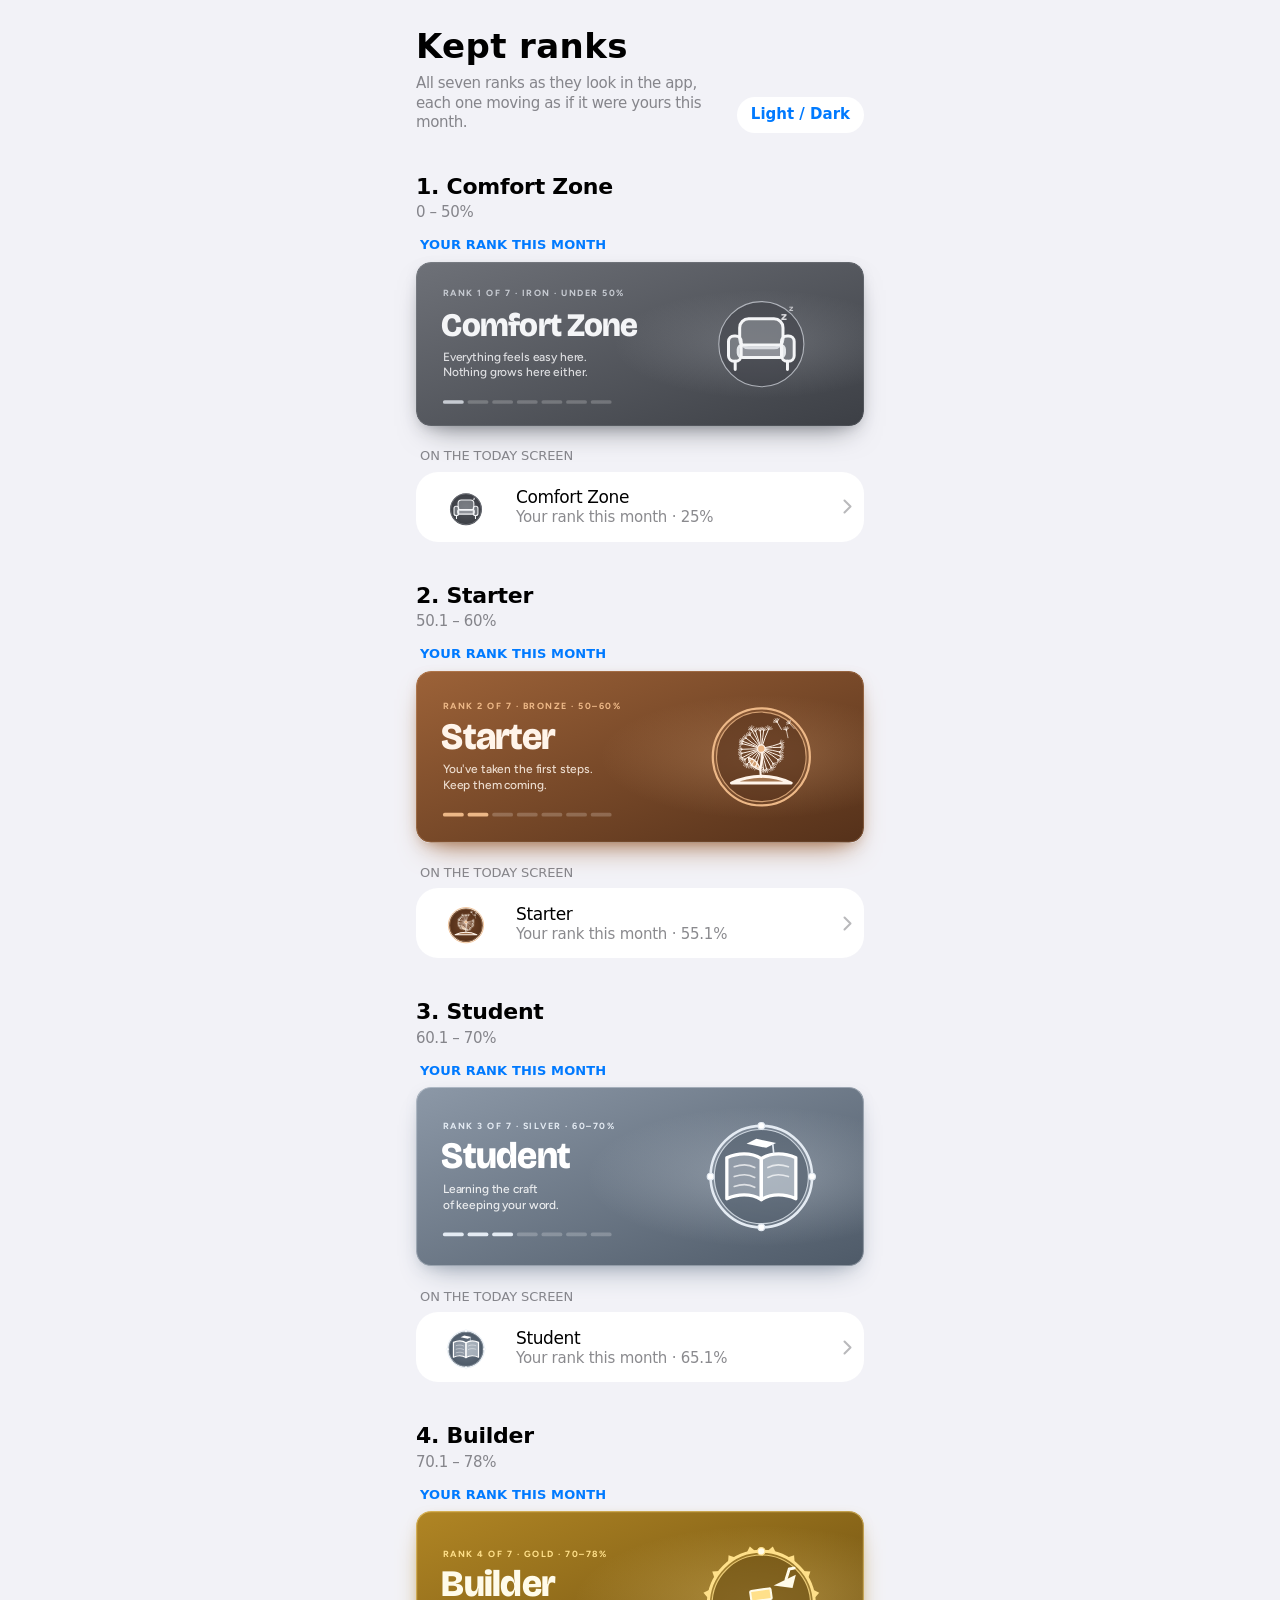
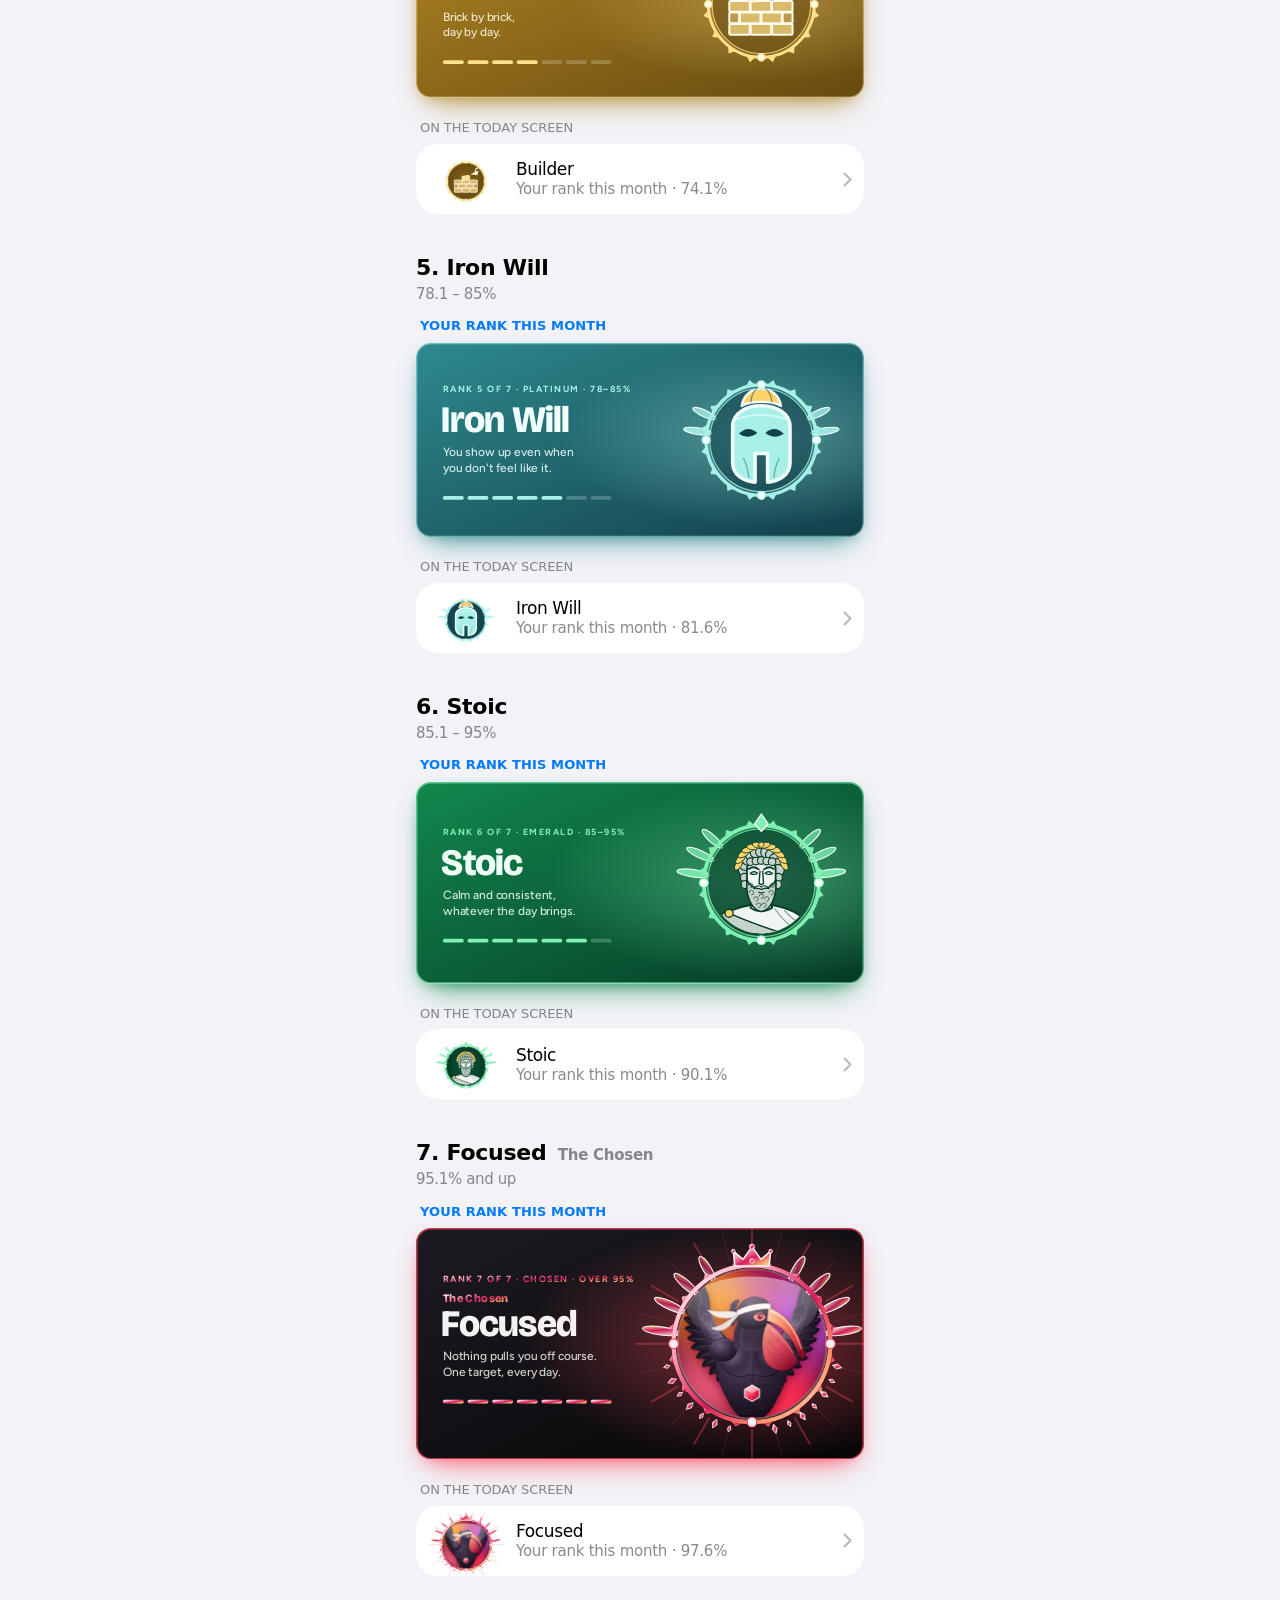
==== commit 9e2b44e8: "chosen emoj updated / all done alert added" ====
--- a/ranks-demo.html
+++ b/ranks-demo.html
@@ -373,7 +373,28 @@
 <section>
   <h2>7. Focused <small>The Chosen</small></h2><p class="range">95.1% and up</p>
   <div class="ycap">Your rank this month</div><div class="hero" data-rk="6"><span class="art banner rk6" style="aspect-ratio:1200/620"><svg xmlns="http://www.w3.org/2000/svg" viewBox="0 0 1200 620" role="img" aria-label="Rank 7 of 7: Focused, Over 95%">
-<defs><radialGradient id="kept13-focused-ap-base" cx="900" cy="270" r="240" gradientUnits="userSpaceOnUse"><stop offset="0" stop-color="#ff375f"/><stop offset=".6" stop-color="#a3104a"/><stop offset="1" stop-color="#3a0620"/></radialGradient>
+<defs><filter id="kept13-focused-ap-shadow" x="-30%" y="-30%" width="160%" height="160%"><feDropShadow dx="0" dy="12" stdDeviation="13" flood-color="#4a0018" flood-opacity=".55"/></filter>
+  <linearGradient id="kept13-focused-nb-fq" x1="0" y1="1" x2="0" y2="0"><stop offset="0" stop-color="#6a5876"/><stop offset=".35" stop-color="#3a2d44"/><stop offset="1" stop-color="#120c17"/></linearGradient>
+  <linearGradient id="kept13-focused-nb-fc0" x1="0" y1="1" x2="0" y2="0"><stop offset="0" stop-color="#5f4d6b"/><stop offset="1" stop-color="#2a1f31"/></linearGradient>
+  <linearGradient id="kept13-focused-nb-fc1" x1="0" y1="1" x2="0" y2="0"><stop offset="0" stop-color="#7a6887"/><stop offset="1" stop-color="#3a2d44"/></linearGradient>
+  <radialGradient id="kept13-focused-nb-body" cx="-18" cy="30" r="130" gradientUnits="userSpaceOnUse"><stop offset="0" stop-color="#5b4866"/><stop offset=".55" stop-color="#2b2033"/><stop offset="1" stop-color="#110b15"/></radialGradient>
+  <radialGradient id="kept13-focused-nb-head" cx="-4" cy="-78" r="56" gradientUnits="userSpaceOnUse"><stop offset="0" stop-color="#5d4a68"/><stop offset=".7" stop-color="#2a1f31"/><stop offset="1" stop-color="#140d18"/></radialGradient>
+  <linearGradient id="kept13-focused-nb-bill" x1="0" y1="0" x2="1" y2=".7"><stop offset="0" stop-color="#ffd9b0"/><stop offset=".4" stop-color="#ff8a5c"/><stop offset=".85" stop-color="#e2363f"/><stop offset="1" stop-color="#9c1026"/></linearGradient>
+  <linearGradient id="kept13-focused-nb-pouch" x1="0" y1="0" x2=".7" y2="1"><stop offset="0" stop-color="#ffb08f" stop-opacity=".95"/><stop offset=".6" stop-color="#e6475a" stop-opacity=".9"/><stop offset="1" stop-color="#8f0c2c" stop-opacity=".95"/></linearGradient>
+  <radialGradient id="kept13-focused-nb-skin" cx=".45" cy=".45" r=".6"><stop offset="0" stop-color="#ffc2b8"/><stop offset="1" stop-color="#e8707f"/></radialGradient>
+  <radialGradient id="kept13-focused-nb-iris" cx=".4" cy=".4" r=".6"><stop offset="0" stop-color="#ff6b7c"/><stop offset=".7" stop-color="#d0102e"/><stop offset="1" stop-color="#6e0018"/></radialGradient>
+  <linearGradient id="kept13-focused-nb-ruby" x1="0" y1="0" x2="1" y2="1"><stop offset="0" stop-color="#ffd6dd"/><stop offset=".5" stop-color="#ff2d55"/><stop offset="1" stop-color="#8a0022"/></linearGradient>
+  <radialGradient id="kept13-focused-nb-pecL" cx="-40" cy="22" r="44" gradientUnits="userSpaceOnUse"><stop offset="0" stop-color="#7a6687"/><stop offset=".6" stop-color="#3d2f47"/><stop offset="1" stop-color="#241a2c" stop-opacity="0"/></radialGradient>
+  <radialGradient id="kept13-focused-nb-pecR" cx="34" cy="22" r="44" gradientUnits="userSpaceOnUse"><stop offset="0" stop-color="#5d4a6a"/><stop offset=".6" stop-color="#30243a"/><stop offset="1" stop-color="#241a2c" stop-opacity="0"/></radialGradient>
+  <radialGradient id="kept13-focused-nb-delt" cx=".38" cy=".3" r=".75"><stop offset="0" stop-color="#6f5c7d"/><stop offset=".6" stop-color="#33263d"/><stop offset="1" stop-color="#1a1220"/></radialGradient>
+  <clipPath id="kept13-focused-nb-bodyc"><path d="M0 -10 C34 -10 66 0 72 26 C78 54 64 86 50 112 C40 134 22 156 0 160 C-22 156 -40 134 -50 112 C-64 86 -78 54 -72 26 C-66 0 -34 -10 0 -10 Z"/></clipPath>
+  <!-- soft light from the top left, for depth -->
+  <filter id="kept13-focused-nb-lit" x="-20%" y="-20%" width="140%" height="140%">
+    <feGaussianBlur in="SourceAlpha" stdDeviation="2.5" result="b"/>
+    <feSpecularLighting in="b" surfaceScale="3.5" specularConstant=".75" specularExponent="18" lighting-color="#ffe9f0" result="s"><fePointLight x="-170" y="-230" z="240"/></feSpecularLighting>
+    <feComposite in="s" in2="SourceAlpha" operator="in" result="si"/>
+    <feComposite in="SourceGraphic" in2="si" operator="arithmetic" k1="0" k2="1" k3=".45" k4="0"/>
+  </filter><radialGradient id="kept13-focused-ap-base" cx="900" cy="270" r="240" gradientUnits="userSpaceOnUse"><stop offset="0" stop-color="#ff375f"/><stop offset=".6" stop-color="#a3104a"/><stop offset="1" stop-color="#3a0620"/></radialGradient>
 <linearGradient id="kept13-focused-ap-rim" x1="0" y1="0" x2="1" y2="1"><stop offset="0" stop-color="#ffffff"/><stop offset=".25" stop-color="#ffb3c0"/><stop offset=".55" stop-color="#d81b60"/><stop offset=".8" stop-color="#ff9f6b"/><stop offset="1" stop-color="#ffe3e9"/></linearGradient>
 <linearGradient id="kept13-focused-ap-gloss" x1="0" y1="0" x2="0" y2="1"><stop offset="0" stop-color="#fff" stop-opacity=".45"/><stop offset="1" stop-color="#fff" stop-opacity="0"/></linearGradient>
 <clipPath id="kept13-focused-ap-mclip"><circle cx="900" cy="310" r="199"/></clipPath>
@@ -386,7 +407,100 @@
 <g clip-path="url(#kept13-focused-clip)">
 <rect width="1200" height="620" fill="url(#kept13-focused-bg)"/>
 <rect class="aura" width="1200" height="620" fill="url(#kept13-focused-glow)"/><g class="emblem">
-<line x1="1130.0" y1="310.0" x2="1210.0" y2="310.0" stroke="#FF4D5E" stroke-opacity="0.35" stroke-width="5" stroke-linecap="round"/><line x1="1122.2" y1="369.5" x2="1199.4" y2="390.2" stroke="#FF4D5E" stroke-opacity="0.15" stroke-width="3" stroke-linecap="round"/><line x1="1099.2" y1="425.0" x2="1168.5" y2="465.0" stroke="#FF4D5E" stroke-opacity="0.35" stroke-width="5" stroke-linecap="round"/><line x1="1062.6" y1="472.6" x2="1119.2" y2="529.2" stroke="#FF4D5E" stroke-opacity="0.15" stroke-width="3" stroke-linecap="round"/><line x1="1015.0" y1="509.2" x2="1055.0" y2="578.5" stroke="#FF4D5E" stroke-opacity="0.35" stroke-width="5" stroke-linecap="round"/><line x1="959.5" y1="532.2" x2="980.2" y2="609.4" stroke="#FF4D5E" stroke-opacity="0.15" stroke-width="3" stroke-linecap="round"/><line x1="900.0" y1="540.0" x2="900.0" y2="620.0" stroke="#FF4D5E" stroke-opacity="0.35" stroke-width="5" stroke-linecap="round"/><line x1="840.5" y1="532.2" x2="819.8" y2="609.4" stroke="#FF4D5E" stroke-opacity="0.15" stroke-width="3" stroke-linecap="round"/><line x1="785.0" y1="509.2" x2="745.0" y2="578.5" stroke="#FF4D5E" stroke-opacity="0.35" stroke-width="5" stroke-linecap="round"/><line x1="737.4" y1="472.6" x2="680.8" y2="529.2" stroke="#FF4D5E" stroke-opacity="0.15" stroke-width="3" stroke-linecap="round"/><line x1="700.8" y1="425.0" x2="631.5" y2="465.0" stroke="#FF4D5E" stroke-opacity="0.35" stroke-width="5" stroke-linecap="round"/><line x1="677.8" y1="369.5" x2="600.6" y2="390.2" stroke="#FF4D5E" stroke-opacity="0.15" stroke-width="3" stroke-linecap="round"/><line x1="670.0" y1="310.0" x2="590.0" y2="310.0" stroke="#FF4D5E" stroke-opacity="0.35" stroke-width="5" stroke-linecap="round"/><line x1="677.8" y1="250.5" x2="600.6" y2="229.8" stroke="#FF4D5E" stroke-opacity="0.15" stroke-width="3" stroke-linecap="round"/><line x1="700.8" y1="195.0" x2="631.5" y2="155.0" stroke="#FF4D5E" stroke-opacity="0.35" stroke-width="5" stroke-linecap="round"/><line x1="737.4" y1="147.4" x2="680.8" y2="90.8" stroke="#FF4D5E" stroke-opacity="0.15" stroke-width="3" stroke-linecap="round"/><line x1="785.0" y1="110.8" x2="745.0" y2="41.5" stroke="#FF4D5E" stroke-opacity="0.35" stroke-width="5" stroke-linecap="round"/><line x1="840.5" y1="87.8" x2="819.8" y2="10.6" stroke="#FF4D5E" stroke-opacity="0.15" stroke-width="3" stroke-linecap="round"/><line x1="900.0" y1="80.0" x2="900.0" y2="0.0" stroke="#FF4D5E" stroke-opacity="0.35" stroke-width="5" stroke-linecap="round"/><line x1="959.5" y1="87.8" x2="980.2" y2="10.6" stroke="#FF4D5E" stroke-opacity="0.15" stroke-width="3" stroke-linecap="round"/><line x1="1015.0" y1="110.8" x2="1055.0" y2="41.5" stroke="#FF4D5E" stroke-opacity="0.35" stroke-width="5" stroke-linecap="round"/><line x1="1062.6" y1="147.4" x2="1119.2" y2="90.8" stroke="#FF4D5E" stroke-opacity="0.15" stroke-width="3" stroke-linecap="round"/><line x1="1099.2" y1="195.0" x2="1168.5" y2="155.0" stroke="#FF4D5E" stroke-opacity="0.35" stroke-width="5" stroke-linecap="round"/><line x1="1122.2" y1="250.5" x2="1199.4" y2="229.8" stroke="#FF4D5E" stroke-opacity="0.15" stroke-width="3" stroke-linecap="round"/><ellipse cx="656.4" cy="275.8" rx="50.0" ry="11" transform="rotate(-172.0 656.4 275.8)" fill="url(#kept13-focused-ap-rim)" fill-opacity="0.90" stroke="#F6F2F3" stroke-width="3"/><ellipse cx="680.7" cy="207.7" rx="46.0" ry="11" transform="rotate(-155.0 680.7 207.7)" fill="url(#kept13-focused-ap-rim)" fill-opacity="0.78" stroke="#F6F2F3" stroke-width="3"/><ellipse cx="723.1" cy="150.7" rx="42.0" ry="11" transform="rotate(-138.0 723.1 150.7)" fill="url(#kept13-focused-ap-rim)" fill-opacity="0.66" stroke="#F6F2F3" stroke-width="3"/><ellipse cx="779.5" cy="109.4" rx="38.0" ry="11" transform="rotate(-121.0 779.5 109.4)" fill="url(#kept13-focused-ap-rim)" fill-opacity="0.54" stroke="#F6F2F3" stroke-width="3"/><ellipse cx="1143.6" cy="275.8" rx="50.0" ry="11" transform="rotate(-8.0 1143.6 275.8)" fill="url(#kept13-focused-ap-rim)" fill-opacity="0.90" stroke="#F6F2F3" stroke-width="3"/><ellipse cx="1119.3" cy="207.7" rx="46.0" ry="11" transform="rotate(-25.0 1119.3 207.7)" fill="url(#kept13-focused-ap-rim)" fill-opacity="0.78" stroke="#F6F2F3" stroke-width="3"/><ellipse cx="1076.9" cy="150.7" rx="42.0" ry="11" transform="rotate(-42.0 1076.9 150.7)" fill="url(#kept13-focused-ap-rim)" fill-opacity="0.66" stroke="#F6F2F3" stroke-width="3"/><ellipse cx="1020.5" cy="109.4" rx="38.0" ry="11" transform="rotate(-59.0 1020.5 109.4)" fill="url(#kept13-focused-ap-rim)" fill-opacity="0.54" stroke="#F6F2F3" stroke-width="3"/><path d="M1108.8 332.3 L1121.7 354.1 L1101.4 369.3 Z" fill="url(#kept13-focused-ap-rim)"/><path d="M1084.4 410.5 L1087.9 435.6 L1063.4 441.9 Z" fill="url(#kept13-focused-ap-rim)"/><path d="M1031.9 473.4 L1025.6 497.9 L1000.5 494.4 Z" fill="url(#kept13-focused-ap-rim)"/><path d="M959.3 511.4 L944.1 531.7 L922.3 518.8 Z" fill="url(#kept13-focused-ap-rim)"/><path d="M877.7 518.8 L855.9 531.7 L840.7 511.4 Z" fill="url(#kept13-focused-ap-rim)"/><path d="M799.5 494.4 L774.4 497.9 L768.1 473.4 Z" fill="url(#kept13-focused-ap-rim)"/><path d="M736.6 441.9 L712.1 435.6 L715.6 410.5 Z" fill="url(#kept13-focused-ap-rim)"/><path d="M698.6 369.3 L678.3 354.1 L691.2 332.3 Z" fill="url(#kept13-focused-ap-rim)"/><path d="M691.2 287.7 L678.3 265.9 L698.6 250.7 Z" fill="url(#kept13-focused-ap-rim)"/><path d="M715.6 209.5 L712.1 184.4 L736.6 178.1 Z" fill="url(#kept13-focused-ap-rim)"/><path d="M768.1 146.6 L774.4 122.1 L799.5 125.6 Z" fill="url(#kept13-focused-ap-rim)"/><path d="M840.7 108.6 L855.9 88.3 L877.7 101.2 Z" fill="url(#kept13-focused-ap-rim)"/><path d="M922.3 101.2 L944.1 88.3 L959.3 108.6 Z" fill="url(#kept13-focused-ap-rim)"/><path d="M1000.5 125.6 L1025.6 122.1 L1031.9 146.6 Z" fill="url(#kept13-focused-ap-rim)"/><path d="M1063.4 178.1 L1087.9 184.4 L1084.4 209.5 Z" fill="url(#kept13-focused-ap-rim)"/><path d="M1101.4 250.7 L1121.7 265.9 L1108.8 287.7 Z" fill="url(#kept13-focused-ap-rim)"/><circle cx="900" cy="310" r="200" fill="url(#kept13-focused-ap-base)"/><g clip-path="url(#kept13-focused-ap-mclip)"><g filter="url(#kept13-focused-ap-blur)"><circle cx="790" cy="210" r="115" fill="#ff9f0a" opacity="0.85"/><circle cx="1025" cy="250" r="105" fill="#bf5af2" opacity="0.85"/><circle cx="955" cy="450" r="120" fill="#ff2d55" opacity="1"/><circle cx="775" cy="425" r="100" fill="#ff6482" opacity="0.8"/></g></g><circle cx="900" cy="310" r="200" fill="none" stroke="#FFFFFF" stroke-opacity=".5" stroke-width="3"/><g filter="url(#kept13-focused-ap-soft)"><g transform="translate(900 310) scale(1.7)"><defs><clipPath id="kept13-focused-pc"><circle r="113"/></clipPath><radialGradient id="kept13-focused-pg" cx=".5" cy=".4" r=".6"><stop offset="0" stop-color="#FF2A40" stop-opacity=".6"/><stop offset="1" stop-color="#FF2A40" stop-opacity="0"/></radialGradient><radialGradient id="kept13-focused-gem" cx=".4" cy=".35" r=".8"><stop offset="0" stop-color="#8FF0D0"/><stop offset="1" stop-color="#17705B"/></radialGradient><filter id="kept13-focused-aura" x="-25%" y="-25%" width="150%" height="150%"><feColorMatrix type="matrix" values="0 0 0 0 1  0 0 0 0 .16  0 0 0 0 .25  0 0 0 1 0"/><feMorphology operator="dilate" radius="2.4"/><feGaussianBlur stdDeviation="3.2"/></filter></defs><g clip-path="url(#kept13-focused-pc)" stroke="#050506" stroke-width="1.5" stroke-linejoin="round" stroke-linecap="round"><circle r="113" fill="url(#kept13-focused-pg)" stroke="none"/><g stroke="none"><path d="M71.0 -18.4 L139.9 -23.8 L139.9 -13.6 Z" fill="#FFE1E4" fill-opacity="0.46"/><path d="M71.3 -8.1 L139.0 -1.0 L138.4 3.3 Z" fill="#FF2A40" fill-opacity="0.48"/><path d="M75.7 4.3 L134.8 19.8 L133.8 23.4 Z" fill="#FF2A40" fill-opacity="0.41"/><path d="M74.2 10.5 L132.1 28.3 L129.1 36.1 Z" fill="#FF2A40" fill-opacity="0.31"/><path d="M70.1 29.7 L118.0 57.3 L113.5 64.0 Z" fill="#FF2A40" fill-opacity="0.52"/><path d="M41.9 13.7 L113.8 63.6 L109.5 69.2 Z" fill="#FFE1E4" fill-opacity="0.32"/><path d="M42.5 24.7 L99.9 80.0 L97.7 82.3 Z" fill="#FF2A40" fill-opacity="0.46"/><path d="M46.9 47.6 L84.3 93.8 L78.6 97.9 Z" fill="#FF2A40" fill-opacity="0.52"/><path d="M34.3 48.2 L67.3 104.8 L61.5 107.8 Z" fill="#FF2A40" fill-opacity="0.40"/><path d="M24.5 64.3 L44.5 114.7 L35.4 117.5 Z" fill="#FF2A40" fill-opacity="0.55"/><path d="M13.3 40.3 L33.7 117.9 L28.6 119.0 Z" fill="#FFE1E4" fill-opacity="0.32"/><path d="M2.7 47.6 L10.4 121.6 L0.9 122.0 Z" fill="#FF2A40" fill-opacity="0.44"/><path d="M-9.4 62.3 L-14.8 121.2 L-17.7 120.9 Z" fill="#FF2A40" fill-opacity="0.37"/><path d="M-16.7 47.9 L-29.2 118.9 L-39.5 116.3 Z" fill="#FF2A40" fill-opacity="0.44"/><path d="M-21.5 52.2 L-36.6 117.1 L-45.2 114.5 Z" fill="#FF2A40" fill-opacity="0.39"/><path d="M-26.7 39.4 L-54.2 111.1 L-63.7 106.7 Z" fill="#FFE1E4" fill-opacity="0.57"/><path d="M-32.8 32.7 L-74.5 100.5 L-77.7 98.5 Z" fill="#FF2A40" fill-opacity="0.32"/><path d="M-40.9 23.2 L-96.1 83.8 L-101.2 78.7 Z" fill="#FF2A40" fill-opacity="0.46"/><path d="M-58.0 32.4 L-104.4 75.3 L-107.0 72.3 Z" fill="#FF2A40" fill-opacity="0.53"/><path d="M-55.2 18.7 L-115.3 61.4 L-117.9 57.6 Z" fill="#FF2A40" fill-opacity="0.39"/><path d="M-74.2 10.0 L-130.0 33.9 L-131.9 28.9 Z" fill="#FFE1E4" fill-opacity="0.61"/><path d="M-62.4 1.5 L-132.1 28.4 L-135.0 19.2 Z" fill="#FF2A40" fill-opacity="0.52"/><path d="M-84.3 -2.8 L-137.4 9.1 L-138.2 4.6 Z" fill="#FF2A40" fill-opacity="0.39"/><path d="M-63.2 -19.8 L-140.0 -19.4 L-139.8 -24.6 Z" fill="#FF2A40" fill-opacity="0.33"/><path d="M-71.5 -24.7 L-139.6 -28.7 L-139.1 -33.5 Z" fill="#FF2A40" fill-opacity="0.51"/><path d="M-65.1 -35.3 L-136.5 -48.9 L-133.9 -59.0 Z" fill="#FFE1E4" fill-opacity="0.47"/><path d="M-74.5 -51.0 L-128.8 -72.8 L-127.1 -76.8 Z" fill="#FF2A40" fill-opacity="0.35"/><path d="M-66.4 -62.3 L-117.7 -93.7 L-115.0 -97.8 Z" fill="#FF2A40" fill-opacity="0.37"/><path d="M-63.8 -72.6 L-107.8 -107.3 L-104.9 -110.7 Z" fill="#FF2A40" fill-opacity="0.63"/><path d="M-47.3 -72.9 L-93.7 -122.0 L-89.0 -126.1 Z" fill="#FF2A40" fill-opacity="0.34"/><path d="M-52.1 -84.8 L-88.0 -126.9 L-84.3 -129.8 Z" fill="#FFE1E4" fill-opacity="0.55"/><path d="M-38.6 -88.1 L-70.9 -138.7 L-64.2 -142.4 Z" fill="#FF2A40" fill-opacity="0.40"/><path d="M-28.1 -89.2 L-52.9 -147.6 L-49.7 -148.9 Z" fill="#FF2A40" fill-opacity="0.38"/><path d="M-16.0 -97.4 L-31.4 -154.4 L-23.8 -156.0 Z" fill="#FF2A40" fill-opacity="0.40"/><path d="M-1.4 -76.9 L-5.0 -157.9 L-1.9 -158.0 Z" fill="#FF2A40" fill-opacity="0.39"/><path d="M3.4 -71.9 L6.6 -157.8 L10.9 -157.6 Z" fill="#FFE1E4" fill-opacity="0.43"/><path d="M11.9 -73.2 L26.7 -155.4 L32.3 -154.2 Z" fill="#FF2A40" fill-opacity="0.61"/><path d="M28.4 -86.7 L49.6 -148.9 L57.3 -145.7 Z" fill="#FF2A40" fill-opacity="0.50"/><path d="M22.7 -66.1 L58.3 -145.3 L61.1 -144.0 Z" fill="#FF2A40" fill-opacity="0.62"/><path d="M50.3 -86.2 L81.9 -131.6 L84.4 -129.7 Z" fill="#FF2A40" fill-opacity="0.52"/><path d="M52.3 -74.3 L93.4 -122.3 L97.3 -118.6 Z" fill="#FFE1E4" fill-opacity="0.65"/><path d="M52.7 -64.9 L101.6 -114.3 L107.4 -107.8 Z" fill="#FF2A40" fill-opacity="0.62"/><path d="M65.8 -55.8 L119.0 -91.7 L123.6 -83.8 Z" fill="#FF2A40" fill-opacity="0.62"/><path d="M68.6 -49.1 L125.4 -80.3 L129.5 -71.2 Z" fill="#FF2A40" fill-opacity="0.60"/><path d="M75.8 -39.9 L133.0 -61.6 L135.7 -52.3 Z" fill="#FF2A40" fill-opacity="0.50"/><path d="M64.5 -26.0 L138.4 -39.0 L139.3 -31.5 Z" fill="#FFE1E4" fill-opacity="0.51"/></g><use href="#kept13-focused-bird" filter="url(#kept13-focused-aura)" opacity=".9"/><g id="kept13-focused-bird"><g><path d="M36.2 15.9 C51.9 16.6 69.9 36.4 68.7 54.9 L30.4 22.8 Z" fill="#34333F"/><path d="M24.6 29.7 C28.0 45.1 50.6 59.4 68.7 54.9 L30.4 22.8 Z" fill="#201F27"/><path d="M30.4 22.8 L68.7 54.9" stroke="#FF7A85" stroke-opacity=".4" stroke-width="1" fill="none"/><path d="M41.0 7.7 C57.0 5.3 79.7 21.4 82.7 40.0 L36.8 15.6 Z" fill="#34333F"/><path d="M32.6 23.5 C39.5 38.1 65.6 47.9 82.7 40.0 L36.8 15.6 Z" fill="#201F27"/><path d="M36.8 15.6 L82.7 40.0" stroke="#FF7A85" stroke-opacity=".4" stroke-width="1" fill="none"/><path d="M45.7 -0.3 C61.3 -5.8 87.8 5.6 95.1 23.3 L43.2 8.4 Z" fill="#34333F"/><path d="M40.7 17.1 C51.1 30.0 79.6 34.4 95.1 23.3 L43.2 8.4 Z" fill="#201F27"/><path d="M43.2 8.4 L95.1 23.3" stroke="#FF7A85" stroke-opacity=".4" stroke-width="1" fill="none"/><path d="M50.2 -7.8 C64.4 -16.4 92.7 -10.8 103.5 5.0 L49.6 1.2 Z" fill="#34333F"/><path d="M49.0 10.2 C61.8 20.7 90.6 19.1 103.5 5.0 L49.6 1.2 Z" fill="#201F27"/><path d="M49.6 1.2 L103.5 5.0" stroke="#FF7A85" stroke-opacity=".4" stroke-width="1" fill="none"/><path d="M54.7 -14.9 C66.3 -26.2 94.1 -26.5 107.5 -13.2 L56.0 -6.0 Z" fill="#34333F"/><path d="M57.3 2.9 C71.5 10.6 98.3 3.2 107.5 -13.2 L56.0 -6.0 Z" fill="#201F27"/><path d="M56.0 -6.0 L107.5 -13.2" stroke="#FF7A85" stroke-opacity=".4" stroke-width="1" fill="none"/><path d="M53.8 -14.7 C62.7 -26.8 87.2 -29.2 100.6 -17.1 L56.0 -6.0 Z" fill="#3A3945"/><path d="M58.2 2.7 C71.7 9.3 94.4 -0.1 100.6 -17.1 L56.0 -6.0 Z" fill="#24232B"/><path d="M56.0 -6.0 L100.6 -17.1" stroke="#FF7A85" stroke-opacity=".4" stroke-width="1" fill="none"/><path d="M51.5 -13.8 C58.0 -28.6 83.6 -39.3 101.0 -32.0 L56.0 -6.0 Z" fill="#3A3945"/><path d="M60.5 1.8 C76.6 3.6 98.6 -13.3 101.0 -32.0 L56.0 -6.0 Z" fill="#24232B"/><path d="M56.0 -6.0 L101.0 -32.0" stroke="#FF7A85" stroke-opacity=".4" stroke-width="1" fill="none"/><path d="M49.5 -12.3 C52.7 -29.4 76.6 -49.0 96.3 -47.7 L56.0 -6.0 Z" fill="#3A3945"/><path d="M62.5 0.3 C79.5 -3.5 98.2 -28.1 96.3 -47.7 L56.0 -6.0 Z" fill="#24232B"/><path d="M56.0 -6.0 L96.3 -47.7" stroke="#FF7A85" stroke-opacity=".4" stroke-width="1" fill="none"/><path d="M48.2 -10.5 C48.1 -29.6 68.7 -58.1 89.0 -63.2 L56.0 -6.0 Z" fill="#3A3945"/><path d="M63.8 -1.5 C80.4 -11.0 94.7 -43.1 89.0 -63.2 L56.0 -6.0 Z" fill="#24232B"/><path d="M56.0 -6.0 L89.0 -63.2" stroke="#FF7A85" stroke-opacity=".4" stroke-width="1" fill="none"/><path d="M47.4 -8.8 C44.0 -29.3 59.6 -65.5 78.9 -76.4 L56.0 -6.0 Z" fill="#3A3945"/><path d="M64.6 -3.2 C79.4 -17.8 88.1 -56.3 78.9 -76.4 L56.0 -6.0 Z" fill="#24232B"/><path d="M56.0 -6.0 L78.9 -76.4" stroke="#FF7A85" stroke-opacity=".4" stroke-width="1" fill="none"/><path d="M47.0 -6.9 C39.7 -28.8 47.9 -72.7 64.8 -89.5 L56.0 -6.0 Z" fill="#3A3945"/><path d="M65.0 -5.1 C76.7 -24.9 77.8 -69.6 64.8 -89.5 L56.0 -6.0 Z" fill="#24232B"/><path d="M56.0 -6.0 L64.8 -89.5" stroke="#FF7A85" stroke-opacity=".4" stroke-width="1" fill="none"/><path d="M47.0 -5.1 C35.2 -25.9 33.9 -72.7 46.8 -93.5 L56.0 -6.0 Z" fill="#3A3945"/><path d="M65.0 -6.9 C72.2 -29.8 63.7 -75.8 46.8 -93.5 L56.0 -6.0 Z" fill="#24232B"/><path d="M56.0 -6.0 L46.8 -93.5" stroke="#FF7A85" stroke-opacity=".4" stroke-width="1" fill="none"/><path d="M35.4 16.8 C45.7 14.6 54.3 25.9 50.3 39.5 L30.4 22.8 Z" fill="#56556A"/><path d="M25.4 28.8 C25.0 39.3 37.6 45.8 50.3 39.5 L30.4 22.8 Z" fill="#3B3A47"/><path d="M30.4 22.8 L50.3 39.5" stroke="#FF7A85" stroke-opacity=".4" stroke-width="1" fill="none"/><path d="M40.5 8.7 C50.3 4.5 61.5 14.0 60.7 28.3 L36.8 15.6 Z" fill="#56556A"/><path d="M33.1 22.5 C35.2 33.0 49.3 37.0 60.7 28.3 L36.8 15.6 Z" fill="#3B3A47"/><path d="M36.8 15.6 L60.7 28.3" stroke="#FF7A85" stroke-opacity=".4" stroke-width="1" fill="none"/><path d="M45.3 0.9 C54.4 -5.2 67.8 1.9 70.2 16.1 L43.2 8.4 Z" fill="#56556A"/><path d="M41.1 15.9 C45.5 25.8 60.7 26.9 70.2 16.1 L43.2 8.4 Z" fill="#3B3A47"/><path d="M43.2 8.4 L70.2 16.1" stroke="#FF7A85" stroke-opacity=".4" stroke-width="1" fill="none"/><path d="M50.1 -6.6 C57.7 -14.4 72.4 -10.2 77.6 3.2 L49.6 1.2 Z" fill="#56556A"/><path d="M49.1 9.0 C55.5 17.8 70.5 15.7 77.6 3.2 L49.6 1.2 Z" fill="#3B3A47"/><path d="M49.6 1.2 L77.6 3.2" stroke="#FF7A85" stroke-opacity=".4" stroke-width="1" fill="none"/><path d="M54.9 -13.7 C60.5 -22.9 75.1 -21.8 82.8 -9.8 L56.0 -6.0 Z" fill="#56556A"/><path d="M57.1 1.7 C64.9 9.0 78.7 3.9 82.8 -9.8 L56.0 -6.0 Z" fill="#3B3A47"/><path d="M56.0 -6.0 L82.8 -9.8" stroke="#FF7A85" stroke-opacity=".4" stroke-width="1" fill="none"/><path d="M54.3 -13.0 C57.5 -21.7 69.1 -21.6 76.5 -11.1 L56.0 -6.0 Z" fill="#56556A"/><path d="M57.7 1.0 C64.7 7.2 74.9 1.7 76.5 -11.1 L56.0 -6.0 Z" fill="#3B3A47"/><path d="M56.0 -6.0 L76.5 -11.1" stroke="#FF7A85" stroke-opacity=".4" stroke-width="1" fill="none"/><path d="M52.4 -12.2 C53.7 -21.9 66.2 -25.7 76.7 -18.0 L56.0 -6.0 Z" fill="#56556A"/><path d="M59.6 0.2 C68.6 3.9 78.2 -4.9 76.7 -18.0 L56.0 -6.0 Z" fill="#3B3A47"/><path d="M56.0 -6.0 L76.7 -18.0" stroke="#FF7A85" stroke-opacity=".4" stroke-width="1" fill="none"/><path d="M50.8 -11.0 C49.9 -21.1 61.8 -29.3 74.5 -25.2 L56.0 -6.0 Z" fill="#56556A"/><path d="M61.2 -1.0 C71.3 -0.5 79.1 -12.6 74.5 -25.2 L56.0 -6.0 Z" fill="#3B3A47"/><path d="M56.0 -6.0 L74.5 -25.2" stroke="#FF7A85" stroke-opacity=".4" stroke-width="1" fill="none"/><path d="M49.8 -9.6 C46.9 -20.0 57.4 -32.5 71.2 -32.3 L56.0 -6.0 Z" fill="#56556A"/><path d="M62.2 -2.4 C72.7 -5.1 78.2 -20.5 71.2 -32.3 L56.0 -6.0 Z" fill="#3B3A47"/><path d="M56.0 -6.0 L71.2 -32.3" stroke="#FF7A85" stroke-opacity=".4" stroke-width="1" fill="none"/><path d="M49.2 -8.2 C44.5 -18.7 52.8 -35.0 66.5 -38.4 L56.0 -6.0 Z" fill="#56556A"/><path d="M62.8 -3.8 C72.8 -9.5 75.6 -27.5 66.5 -38.4 L56.0 -6.0 Z" fill="#3B3A47"/><path d="M56.0 -6.0 L66.5 -38.4" stroke="#FF7A85" stroke-opacity=".4" stroke-width="1" fill="none"/><path d="M48.8 -6.8 C42.2 -17.2 47.2 -37.2 60.0 -44.4 L56.0 -6.0 Z" fill="#56556A"/><path d="M63.2 -5.2 C71.8 -14.1 71.1 -34.7 60.0 -44.4 L56.0 -6.0 Z" fill="#3B3A47"/><path d="M56.0 -6.0 L60.0 -44.4" stroke="#FF7A85" stroke-opacity=".4" stroke-width="1" fill="none"/><path d="M48.8 -5.2 C40.1 -14.5 40.8 -36.1 51.8 -46.3 L56.0 -6.0 Z" fill="#56556A"/><path d="M63.2 -6.8 C69.7 -17.6 64.6 -38.7 51.8 -46.3 L56.0 -6.0 Z" fill="#3B3A47"/><path d="M56.0 -6.0 L51.8 -46.3" stroke="#FF7A85" stroke-opacity=".4" stroke-width="1" fill="none"/><path d="M32.5 17.2 C39.8 13.0 49.9 19.3 51.1 30.3 L30.4 22.8 Z" fill="#747389"/><path d="M28.3 28.4 C31.3 36.3 43.1 38.1 51.1 30.3 L30.4 22.8 Z" fill="#525164"/><path d="M30.4 22.8 L51.1 30.3" stroke="#FF7A85" stroke-opacity=".4" stroke-width="1" fill="none"/><path d="M37.6 9.7 C44.0 4.1 55.2 8.1 58.6 18.7 L36.8 15.6 Z" fill="#747389"/><path d="M36.0 21.5 C40.5 28.6 52.4 27.9 58.6 18.7 L36.8 15.6 Z" fill="#525164"/><path d="M36.8 15.6 L58.6 18.7" stroke="#FF7A85" stroke-opacity=".4" stroke-width="1" fill="none"/><path d="M42.8 2.4 C47.8 -4.4 59.6 -2.8 65.1 6.9 L43.2 8.4 Z" fill="#747389"/><path d="M43.6 14.4 C49.6 20.4 61.0 17.2 65.1 6.9 L43.2 8.4 Z" fill="#525164"/><path d="M43.2 8.4 L65.1 6.9" stroke="#FF7A85" stroke-opacity=".4" stroke-width="1" fill="none"/><path d="M47.9 -4.6 C51.5 -12.2 63.3 -13.1 70.7 -4.9 L49.6 1.2 Z" fill="#747389"/><path d="M51.3 7.0 C58.3 11.6 68.9 6.1 70.7 -4.9 L49.6 1.2 Z" fill="#525164"/><path d="M49.6 1.2 L70.7 -4.9" stroke="#FF7A85" stroke-opacity=".4" stroke-width="1" fill="none"/><path d="M53.2 -11.3 C55.0 -19.5 66.5 -22.9 75.4 -16.3 L56.0 -6.0 Z" fill="#747389"/><path d="M58.8 -0.7 C66.7 2.4 75.8 -5.2 75.4 -16.3 L56.0 -6.0 Z" fill="#525164"/><path d="M56.0 -6.0 L75.4 -16.3" stroke="#FF7A85" stroke-opacity=".4" stroke-width="1" fill="none"/><path d="M11.3 28.0 C14.0 10.4 37.9 -11.0 57.8 -10.9 L18.0 34.0 Z" fill="#6A697C"/><path d="M24.7 40.0 C41.9 35.1 60.3 9.0 57.8 -10.9 L18.0 34.0 Z" fill="#4A4957"/><path d="M18.0 34.0 L57.8 -10.9" stroke="#FF7A85" stroke-opacity=".4" stroke-width="1" fill="none"/></g><g transform="scale(-1 1)"><path d="M36.2 15.9 C51.9 16.6 69.9 36.4 68.7 54.9 L30.4 22.8 Z" fill="#34333F"/><path d="M24.6 29.7 C28.0 45.1 50.6 59.4 68.7 54.9 L30.4 22.8 Z" fill="#201F27"/><path d="M30.4 22.8 L68.7 54.9" stroke="#FF7A85" stroke-opacity=".4" stroke-width="1" fill="none"/><path d="M41.0 7.7 C57.0 5.3 79.7 21.4 82.7 40.0 L36.8 15.6 Z" fill="#34333F"/><path d="M32.6 23.5 C39.5 38.1 65.6 47.9 82.7 40.0 L36.8 15.6 Z" fill="#201F27"/><path d="M36.8 15.6 L82.7 40.0" stroke="#FF7A85" stroke-opacity=".4" stroke-width="1" fill="none"/><path d="M45.7 -0.3 C61.3 -5.8 87.8 5.6 95.1 23.3 L43.2 8.4 Z" fill="#34333F"/><path d="M40.7 17.1 C51.1 30.0 79.6 34.4 95.1 23.3 L43.2 8.4 Z" fill="#201F27"/><path d="M43.2 8.4 L95.1 23.3" stroke="#FF7A85" stroke-opacity=".4" stroke-width="1" fill="none"/><path d="M50.2 -7.8 C64.4 -16.4 92.7 -10.8 103.5 5.0 L49.6 1.2 Z" fill="#34333F"/><path d="M49.0 10.2 C61.8 20.7 90.6 19.1 103.5 5.0 L49.6 1.2 Z" fill="#201F27"/><path d="M49.6 1.2 L103.5 5.0" stroke="#FF7A85" stroke-opacity=".4" stroke-width="1" fill="none"/><path d="M54.7 -14.9 C66.3 -26.2 94.1 -26.5 107.5 -13.2 L56.0 -6.0 Z" fill="#34333F"/><path d="M57.3 2.9 C71.5 10.6 98.3 3.2 107.5 -13.2 L56.0 -6.0 Z" fill="#201F27"/><path d="M56.0 -6.0 L107.5 -13.2" stroke="#FF7A85" stroke-opacity=".4" stroke-width="1" fill="none"/><path d="M53.8 -14.7 C62.7 -26.8 87.2 -29.2 100.6 -17.1 L56.0 -6.0 Z" fill="#3A3945"/><path d="M58.2 2.7 C71.7 9.3 94.4 -0.1 100.6 -17.1 L56.0 -6.0 Z" fill="#24232B"/><path d="M56.0 -6.0 L100.6 -17.1" stroke="#FF7A85" stroke-opacity=".4" stroke-width="1" fill="none"/><path d="M51.5 -13.8 C58.0 -28.6 83.6 -39.3 101.0 -32.0 L56.0 -6.0 Z" fill="#3A3945"/><path d="M60.5 1.8 C76.6 3.6 98.6 -13.3 101.0 -32.0 L56.0 -6.0 Z" fill="#24232B"/><path d="M56.0 -6.0 L101.0 -32.0" stroke="#FF7A85" stroke-opacity=".4" stroke-width="1" fill="none"/><path d="M49.5 -12.3 C52.7 -29.4 76.6 -49.0 96.3 -47.7 L56.0 -6.0 Z" fill="#3A3945"/><path d="M62.5 0.3 C79.5 -3.5 98.2 -28.1 96.3 -47.7 L56.0 -6.0 Z" fill="#24232B"/><path d="M56.0 -6.0 L96.3 -47.7" stroke="#FF7A85" stroke-opacity=".4" stroke-width="1" fill="none"/><path d="M48.2 -10.5 C48.1 -29.6 68.7 -58.1 89.0 -63.2 L56.0 -6.0 Z" fill="#3A3945"/><path d="M63.8 -1.5 C80.4 -11.0 94.7 -43.1 89.0 -63.2 L56.0 -6.0 Z" fill="#24232B"/><path d="M56.0 -6.0 L89.0 -63.2" stroke="#FF7A85" stroke-opacity=".4" stroke-width="1" fill="none"/><path d="M47.4 -8.8 C44.0 -29.3 59.6 -65.5 78.9 -76.4 L56.0 -6.0 Z" fill="#3A3945"/><path d="M64.6 -3.2 C79.4 -17.8 88.1 -56.3 78.9 -76.4 L56.0 -6.0 Z" fill="#24232B"/><path d="M56.0 -6.0 L78.9 -76.4" stroke="#FF7A85" stroke-opacity=".4" stroke-width="1" fill="none"/><path d="M47.0 -6.9 C39.7 -28.8 47.9 -72.7 64.8 -89.5 L56.0 -6.0 Z" fill="#3A3945"/><path d="M65.0 -5.1 C76.7 -24.9 77.8 -69.6 64.8 -89.5 L56.0 -6.0 Z" fill="#24232B"/><path d="M56.0 -6.0 L64.8 -89.5" stroke="#FF7A85" stroke-opacity=".4" stroke-width="1" fill="none"/><path d="M47.0 -5.1 C35.2 -25.9 33.9 -72.7 46.8 -93.5 L56.0 -6.0 Z" fill="#3A3945"/><path d="M65.0 -6.9 C72.2 -29.8 63.7 -75.8 46.8 -93.5 L56.0 -6.0 Z" fill="#24232B"/><path d="M56.0 -6.0 L46.8 -93.5" stroke="#FF7A85" stroke-opacity=".4" stroke-width="1" fill="none"/><path d="M35.4 16.8 C45.7 14.6 54.3 25.9 50.3 39.5 L30.4 22.8 Z" fill="#56556A"/><path d="M25.4 28.8 C25.0 39.3 37.6 45.8 50.3 39.5 L30.4 22.8 Z" fill="#3B3A47"/><path d="M30.4 22.8 L50.3 39.5" stroke="#FF7A85" stroke-opacity=".4" stroke-width="1" fill="none"/><path d="M40.5 8.7 C50.3 4.5 61.5 14.0 60.7 28.3 L36.8 15.6 Z" fill="#56556A"/><path d="M33.1 22.5 C35.2 33.0 49.3 37.0 60.7 28.3 L36.8 15.6 Z" fill="#3B3A47"/><path d="M36.8 15.6 L60.7 28.3" stroke="#FF7A85" stroke-opacity=".4" stroke-width="1" fill="none"/><path d="M45.3 0.9 C54.4 -5.2 67.8 1.9 70.2 16.1 L43.2 8.4 Z" fill="#56556A"/><path d="M41.1 15.9 C45.5 25.8 60.7 26.9 70.2 16.1 L43.2 8.4 Z" fill="#3B3A47"/><path d="M43.2 8.4 L70.2 16.1" stroke="#FF7A85" stroke-opacity=".4" stroke-width="1" fill="none"/><path d="M50.1 -6.6 C57.7 -14.4 72.4 -10.2 77.6 3.2 L49.6 1.2 Z" fill="#56556A"/><path d="M49.1 9.0 C55.5 17.8 70.5 15.7 77.6 3.2 L49.6 1.2 Z" fill="#3B3A47"/><path d="M49.6 1.2 L77.6 3.2" stroke="#FF7A85" stroke-opacity=".4" stroke-width="1" fill="none"/><path d="M54.9 -13.7 C60.5 -22.9 75.1 -21.8 82.8 -9.8 L56.0 -6.0 Z" fill="#56556A"/><path d="M57.1 1.7 C64.9 9.0 78.7 3.9 82.8 -9.8 L56.0 -6.0 Z" fill="#3B3A47"/><path d="M56.0 -6.0 L82.8 -9.8" stroke="#FF7A85" stroke-opacity=".4" stroke-width="1" fill="none"/><path d="M54.3 -13.0 C57.5 -21.7 69.1 -21.6 76.5 -11.1 L56.0 -6.0 Z" fill="#56556A"/><path d="M57.7 1.0 C64.7 7.2 74.9 1.7 76.5 -11.1 L56.0 -6.0 Z" fill="#3B3A47"/><path d="M56.0 -6.0 L76.5 -11.1" stroke="#FF7A85" stroke-opacity=".4" stroke-width="1" fill="none"/><path d="M52.4 -12.2 C53.7 -21.9 66.2 -25.7 76.7 -18.0 L56.0 -6.0 Z" fill="#56556A"/><path d="M59.6 0.2 C68.6 3.9 78.2 -4.9 76.7 -18.0 L56.0 -6.0 Z" fill="#3B3A47"/><path d="M56.0 -6.0 L76.7 -18.0" stroke="#FF7A85" stroke-opacity=".4" stroke-width="1" fill="none"/><path d="M50.8 -11.0 C49.9 -21.1 61.8 -29.3 74.5 -25.2 L56.0 -6.0 Z" fill="#56556A"/><path d="M61.2 -1.0 C71.3 -0.5 79.1 -12.6 74.5 -25.2 L56.0 -6.0 Z" fill="#3B3A47"/><path d="M56.0 -6.0 L74.5 -25.2" stroke="#FF7A85" stroke-opacity=".4" stroke-width="1" fill="none"/><path d="M49.8 -9.6 C46.9 -20.0 57.4 -32.5 71.2 -32.3 L56.0 -6.0 Z" fill="#56556A"/><path d="M62.2 -2.4 C72.7 -5.1 78.2 -20.5 71.2 -32.3 L56.0 -6.0 Z" fill="#3B3A47"/><path d="M56.0 -6.0 L71.2 -32.3" stroke="#FF7A85" stroke-opacity=".4" stroke-width="1" fill="none"/><path d="M49.2 -8.2 C44.5 -18.7 52.8 -35.0 66.5 -38.4 L56.0 -6.0 Z" fill="#56556A"/><path d="M62.8 -3.8 C72.8 -9.5 75.6 -27.5 66.5 -38.4 L56.0 -6.0 Z" fill="#3B3A47"/><path d="M56.0 -6.0 L66.5 -38.4" stroke="#FF7A85" stroke-opacity=".4" stroke-width="1" fill="none"/><path d="M48.8 -6.8 C42.2 -17.2 47.2 -37.2 60.0 -44.4 L56.0 -6.0 Z" fill="#56556A"/><path d="M63.2 -5.2 C71.8 -14.1 71.1 -34.7 60.0 -44.4 L56.0 -6.0 Z" fill="#3B3A47"/><path d="M56.0 -6.0 L60.0 -44.4" stroke="#FF7A85" stroke-opacity=".4" stroke-width="1" fill="none"/><path d="M48.8 -5.2 C40.1 -14.5 40.8 -36.1 51.8 -46.3 L56.0 -6.0 Z" fill="#56556A"/><path d="M63.2 -6.8 C69.7 -17.6 64.6 -38.7 51.8 -46.3 L56.0 -6.0 Z" fill="#3B3A47"/><path d="M56.0 -6.0 L51.8 -46.3" stroke="#FF7A85" stroke-opacity=".4" stroke-width="1" fill="none"/><path d="M32.5 17.2 C39.8 13.0 49.9 19.3 51.1 30.3 L30.4 22.8 Z" fill="#747389"/><path d="M28.3 28.4 C31.3 36.3 43.1 38.1 51.1 30.3 L30.4 22.8 Z" fill="#525164"/><path d="M30.4 22.8 L51.1 30.3" stroke="#FF7A85" stroke-opacity=".4" stroke-width="1" fill="none"/><path d="M37.6 9.7 C44.0 4.1 55.2 8.1 58.6 18.7 L36.8 15.6 Z" fill="#747389"/><path d="M36.0 21.5 C40.5 28.6 52.4 27.9 58.6 18.7 L36.8 15.6 Z" fill="#525164"/><path d="M36.8 15.6 L58.6 18.7" stroke="#FF7A85" stroke-opacity=".4" stroke-width="1" fill="none"/><path d="M42.8 2.4 C47.8 -4.4 59.6 -2.8 65.1 6.9 L43.2 8.4 Z" fill="#747389"/><path d="M43.6 14.4 C49.6 20.4 61.0 17.2 65.1 6.9 L43.2 8.4 Z" fill="#525164"/><path d="M43.2 8.4 L65.1 6.9" stroke="#FF7A85" stroke-opacity=".4" stroke-width="1" fill="none"/><path d="M47.9 -4.6 C51.5 -12.2 63.3 -13.1 70.7 -4.9 L49.6 1.2 Z" fill="#747389"/><path d="M51.3 7.0 C58.3 11.6 68.9 6.1 70.7 -4.9 L49.6 1.2 Z" fill="#525164"/><path d="M49.6 1.2 L70.7 -4.9" stroke="#FF7A85" stroke-opacity=".4" stroke-width="1" fill="none"/><path d="M53.2 -11.3 C55.0 -19.5 66.5 -22.9 75.4 -16.3 L56.0 -6.0 Z" fill="#747389"/><path d="M58.8 -0.7 C66.7 2.4 75.8 -5.2 75.4 -16.3 L56.0 -6.0 Z" fill="#525164"/><path d="M56.0 -6.0 L75.4 -16.3" stroke="#FF7A85" stroke-opacity=".4" stroke-width="1" fill="none"/><path d="M11.3 28.0 C14.0 10.4 37.9 -11.0 57.8 -10.9 L18.0 34.0 Z" fill="#6A697C"/><path d="M24.7 40.0 C41.9 35.1 60.3 9.0 57.8 -10.9 L18.0 34.0 Z" fill="#4A4957"/><path d="M18.0 34.0 L57.8 -10.9" stroke="#FF7A85" stroke-opacity=".4" stroke-width="1" fill="none"/></g><path d="M-22 60 C-32 24 -32 -2 -24 -20 C-20 -28 -14 -32 -6 -34 L22 -22 C12 -8 10 20 20 60 Z" fill="#4A4957"/><path d="M22 -22 C12 -8 10 20 20 60 L4 60 C-2 22 0 -6 10 -27 Z" fill="#33323D" stroke="none"/><path d="M0 44 C-12 34 -26 30 -38 34 L-46 66 L-30 104 L0 126 Z" fill="#383743"/><path d="M0 44 C12 34 26 30 38 34 L46 66 L30 104 L0 126 Z" fill="#23222A"/><path d="M-37 36 C-28 33 -18 35 -9 41 L-21 60 L-44 64 Z" fill="#4E4D5C" stroke="none"/><path d="M-34 68 L-19 78 M34 68 L19 78 M-28 94 L-17 99 M28 94 L17 99" fill="none" stroke="#FF7A85" stroke-opacity=".45" stroke-width="1.3"/><circle cx="0" cy="86" r="26" fill="#FF2A40" fill-opacity=".3" stroke="none"/><path d="M-17 74 L17 74 L23 86 L17 98 L-17 98 L-23 86 Z" fill="#8A899C"/><path d="M-12 77 L12 77 L19 86 L12 95 L-12 95 L-19 86 Z" fill="#8C0F22"/><path d="M-7 81 L7 81 L11 86 L7 91 L-7 91 L-11 86 Z" fill="#F0283F" stroke="none"/><path d="M-12 77 L-7 81 M12 77 L7 81 M19 86 L11 86 M-19 86 L-11 86 M12 95 L7 91 M-12 95 L-7 91" fill="none" stroke="#4A0611" stroke-width="1" stroke-opacity=".7"/><path d="M-12 77 L12 77 L7 81 L-7 81 Z" fill="#FF8A96" stroke="none"/><path d="M-19 86 L-12 77 L-7 81 L-11 86 Z" fill="#C8172E" stroke="none"/><path d="M-12 95 L12 95 L7 91 L-7 91 Z" fill="#5E0716" stroke="none"/><path d="M-5 82.5 L1 82.5 L-3 86 Z" fill="#FFFFFF" fill-opacity=".85" stroke="none"/><path d="M15.0 70.0 Q15.7 74.3 20.0 75.0 Q15.7 75.7 15.0 80.0 Q14.3 75.7 10.0 75.0 Q14.3 74.3 15.0 70.0 Z" fill="#FFFFFF" stroke="none"/><g transform="translate(-6 12) scale(1.15)"><g transform="translate(0 -2)"><path d="M-30 -50 C-44 -58 -52 -46 -66 -56 C-70 -59 -74 -58 -78 -55 L-76 -47 C-71 -50 -67 -48 -62 -45 C-50 -38 -42 -48 -31 -43 Z" fill="#F4EEEF"/><path d="M-76 -47 C-71 -50 -67 -48 -62 -45 C-50 -38 -42 -48 -31 -43 L-31 -46 C-42 -51 -50 -42 -62 -49 C-67 -52 -72 -53 -77 -50 Z" fill="#CDBFC4" stroke="none"/><path d="M-30 -46 C-42 -40 -48 -30 -62 -34 C-66 -35 -69 -33 -72 -30 L-68 -24 C-64 -27 -60 -27 -56 -26 C-44 -22 -38 -34 -29 -40 Z" fill="#E2D6DA"/></g><path d="M16 -30 L82 30 C60 47 30 39 18 13 C11 -2 11 -18 16 -30 Z" fill="#A3172A"/><path d="M82 30 C60 47 30 39 18 13 C34 31 58 37 82 30 Z" fill="#6E0E1D" stroke="none"/><path d="M22 -16 C24 4 34 21 50 29 M34 -6 C38 8 48 21 63 27" fill="none" stroke="#E5485C" stroke-opacity=".6" stroke-width="1.2"/><path d="M-14 -31 C-31 -35 -34 -55 -19 -64 C-8 -70 9 -66 17 -55 L19 -30 C9 -21 -4 -23 -14 -31 Z" fill="#6A697C"/><path d="M-24 -58 C-17 -66 -6 -69 6 -66 L12 -62 C0 -66 -12 -64 -24 -58 Z" fill="#9291A6" stroke="none"/><path d="M-14 -31 C-4 -23 9 -21 19 -30 L18 -38 C8 -30 -4 -31 -14 -37 Z" fill="#4E4D5C" stroke="none"/><path d="M-33 -53 C-20 -60 -4 -63.5 13.5 -62.5 L17 -55.5 C0 -57.5 -16 -54 -31.5 -46 Z" fill="#F4EEEF"/><path d="M-31.5 -46 C-16 -54 0 -57.5 17 -55.5 L16 -57.8 C0 -59.6 -16 -56.2 -32 -48.4 Z" fill="#CDBFC4" stroke="none"/><path d="M-37 -52 L-30 -56 L-26 -47.5 L-33 -43.5 Z" fill="#F4EEEF"/><path d="M13 -58 L88 19 L91 34 L82 30 L16 -30 Z" fill="#FF4D5E" stroke="none"/><path d="M16 -30 L82 30 L83.5 24 L16.6 -37 Z" fill="#D4283F" stroke="none"/><path d="M13 -58 L88 19 L85 22 L14 -50 Z" fill="#FF99A1" stroke="none"/><path d="M21 -48 L50 -18 L48.6 -16.4 L20 -45.4 Z" fill="#FFE8EA" stroke="none"/><path d="M81 17 L88 19 L91 34 L82 30 Z" fill="#B81C32"/><path d="M13 -58 L88 19 L91 34 L82 30 L16 -30 Z" fill="none"/><path d="M25 -41 L33 -34" fill="none" stroke="#050506" stroke-width="1.8"/><g transform="translate(0 -41.5) scale(1.5) translate(-3 44)"><circle cx="3" cy="-44" r="9.5" fill="#FF2A40" fill-opacity=".45" stroke="none"/><path d="M-7 -46 C-12 -50.5 -18 -49.5 -24 -43 C-18 -45.5 -14 -44 -11 -40.5 Z" fill="#FF4D5E" stroke="none"/><path d="M-7 -45.6 C-11 -48.4 -15 -48 -19 -44.6 C-15 -45.6 -12 -44.4 -10 -42.4 Z" fill="#FFC2C8" stroke="none"/><path d="M-8 -46.5 Q3 -52 13 -41.5 Q2 -36.5 -8 -46.5 Z" fill="#FFE8EA"/><circle cx="3" cy="-44.2" r="3.6" fill="#FF2A40" stroke="none"/><ellipse cx="3" cy="-44.2" rx="1.2" ry="3.1" fill="#050506" stroke="none"/><circle cx="4.8" cy="-45.8" r="1.1" fill="#FFFFFF" stroke="none"/><path d="M-9 -47 Q3 -53.2 14 -41.2" fill="none" stroke="#050506" stroke-width="2.4"/></g><path d="M-10 -55 L13 -50" fill="none" stroke="#050506" stroke-width="2"/><path d="M44.0 -35.0 Q45.1 -28.1 52.0 -27.0 Q45.1 -25.9 44.0 -19.0 Q42.9 -25.9 36.0 -27.0 Q42.9 -28.1 44.0 -35.0 Z" fill="#FFFFFF" stroke="none"/></g></g><path d="M-50.0 -103.0 Q-49.3 -98.7 -45.0 -98.0 Q-49.3 -97.3 -50.0 -93.0 Q-50.7 -97.3 -55.0 -98.0 Q-50.7 -98.7 -50.0 -103.0 Z" fill="#FF99A1" stroke="none"/><path d="M38.0 -106.0 Q38.6 -102.6 42.0 -102.0 Q38.6 -101.4 38.0 -98.0 Q37.4 -101.4 34.0 -102.0 Q37.4 -102.6 38.0 -106.0 Z" fill="#FFE1E4" stroke="none"/><path d="M96.0 -54.5 Q96.6 -50.6 100.5 -50.0 Q96.6 -49.4 96.0 -45.5 Q95.4 -49.4 91.5 -50.0 Q95.4 -50.6 96.0 -54.5 Z" fill="#FF99A1" stroke="none"/><path d="M-100.0 -22.0 Q-99.4 -18.6 -96.0 -18.0 Q-99.4 -17.4 -100.0 -14.0 Q-100.6 -17.4 -104.0 -18.0 Q-100.6 -18.6 -100.0 -22.0 Z" fill="#FFE1E4" stroke="none"/><path d="M-86.0 53.5 Q-85.4 57.4 -81.5 58.0 Q-85.4 58.6 -86.0 62.5 Q-86.6 58.6 -90.5 58.0 Q-86.6 57.4 -86.0 53.5 Z" fill="#FF4D5E" stroke="none"/><path d="M90.0 62.0 Q90.6 65.4 94.0 66.0 Q90.6 66.6 90.0 70.0 Q89.4 66.6 86.0 66.0 Q89.4 65.4 90.0 62.0 Z" fill="#FF99A1" stroke="none"/><path d="M-58.0 90.5 Q-57.5 93.5 -54.5 94.0 Q-57.5 94.5 -58.0 97.5 Q-58.5 94.5 -61.5 94.0 Q-58.5 93.5 -58.0 90.5 Z" fill="#FFE1E4" stroke="none"/><path d="M66.0 88.0 Q66.6 91.4 70.0 92.0 Q66.6 92.6 66.0 96.0 Q65.4 92.6 62.0 92.0 Q65.4 91.4 66.0 88.0 Z" fill="#FF4D5E" stroke="none"/></g></g></g><ellipse cx="900" cy="215" rx="175" ry="85" fill="url(#kept13-focused-ap-gloss)" clip-path="url(#kept13-focused-ap-mclip)"/><circle cx="900" cy="310" r="210" fill="none" stroke="#FF4D5E" stroke-width="11"/><circle cx="900" cy="310" r="210" fill="none" stroke="url(#kept13-focused-ap-rim)" stroke-width="11"/><path class="gem" style="animation-delay:0s" d="M1140.5 374.4 L1126.1 377.8 L1115.4 367.7 L1129.8 364.3 Z" fill="url(#kept13-focused-ap-rim)" stroke="#FFFFFF" stroke-width="2" stroke-linejoin="round"/><path class="gem" style="animation-delay:-0.3s" d="M1122 413.5 L1111.8 414.3 L1105.7 405.9 L1116 405.2 Z" fill="url(#kept13-focused-ap-rim)" stroke="#FFFFFF" stroke-width="2" stroke-linejoin="round"/><path class="gem" style="animation-delay:-0.7s" d="M1104 452.8 L1089.3 451.1 L1082.7 437.9 L1097.3 439.6 Z" fill="url(#kept13-focused-ap-rim)" stroke="#FFFFFF" stroke-width="2" stroke-linejoin="round"/><path class="gem" style="animation-delay:-1s" d="M1073.2 483.2 L1063.3 480.4 L1060.5 470.5 L1070.4 473.3 Z" fill="url(#kept13-focused-ap-rim)" stroke="#FFFFFF" stroke-width="2" stroke-linejoin="round"/><path class="gem" style="animation-delay:-1.4s" d="M1042.8 514 L1029.6 507.3 L1027.9 492.7 L1041.1 499.3 Z" fill="url(#kept13-focused-ap-rim)" stroke="#FFFFFF" stroke-width="2" stroke-linejoin="round"/><path class="gem" style="animation-delay:-1.8s" d="M1003.5 532 L995.2 526 L995.9 515.7 L1004.3 521.8 Z" fill="url(#kept13-focused-ap-rim)" stroke="#FFFFFF" stroke-width="2" stroke-linejoin="round"/><path class="gem" style="animation-delay:-2.1s" d="M964.4 550.5 L954.3 539.8 L957.7 525.4 L967.8 536.1 Z" fill="url(#kept13-focused-ap-rim)" stroke="#FFFFFF" stroke-width="2" stroke-linejoin="round"/><path class="gem" style="animation-delay:-2.4s" d="M836.6 546.7 L834.1 536.7 L841.2 529.3 L843.7 539.3 Z" fill="url(#kept13-focused-ap-rim)" stroke="#FFFFFF" stroke-width="2" stroke-linejoin="round"/><path class="gem" style="animation-delay:-2.8s" d="M794.8 535.7 L793.9 520.9 L805.8 512.1 L806.6 526.8 Z" fill="url(#kept13-focused-ap-rim)" stroke="#FFFFFF" stroke-width="2" stroke-linejoin="round"/><path class="gem" style="animation-delay:-3.1s" d="M759.5 510.7 L760.5 500.5 L769.8 495.9 L768.7 506.2 Z" fill="url(#kept13-focused-ap-rim)" stroke="#FFFFFF" stroke-width="2" stroke-linejoin="round"/><path class="gem" style="animation-delay:-3.5s" d="M723.9 486.1 L728.2 471.9 L742.3 467.7 L738.1 481.8 Z" fill="url(#kept13-focused-ap-rim)" stroke="#FFFFFF" stroke-width="2" stroke-linejoin="round"/><path class="gem" style="animation-delay:-3.8s" d="M699.3 450.5 L703.8 441.3 L714.1 440.2 L709.5 449.5 Z" fill="url(#kept13-focused-ap-rim)" stroke="#FFFFFF" stroke-width="2" stroke-linejoin="round"/><path class="gem" style="animation-delay:-4.2s" d="M674.3 415.2 L683.2 403.4 L697.9 404.2 L689.1 416.1 Z" fill="url(#kept13-focused-ap-rim)" stroke="#FFFFFF" stroke-width="2" stroke-linejoin="round"/><path class="gem" style="animation-delay:-4.5s" d="M663.3 373.4 L670.7 366.3 L680.7 368.8 L673.3 375.9 Z" fill="url(#kept13-focused-ap-rim)" stroke="#FFFFFF" stroke-width="2" stroke-linejoin="round"/><circle class="gem" style="animation-delay:0s" cx="1110.0" cy="310.0" r="13" fill="#F6F2F3" stroke="#FF4D5E" stroke-width="3"/><circle class="gem" style="animation-delay:-0.7s" cx="900.0" cy="520.0" r="13" fill="#F6F2F3" stroke="#FF4D5E" stroke-width="3"/><circle class="gem" style="animation-delay:-1.4s" cx="690.0" cy="310.0" r="13" fill="#F6F2F3" stroke="#FF4D5E" stroke-width="3"/><path d="M854 102 L850 62 L876 84 L900 50 L924 84 L950 62 L946 102 Z" fill="url(#kept13-focused-ap-rim)" stroke="#F6F2F3" stroke-width="4" stroke-linejoin="round"/><circle cx="900" cy="50" r="7" fill="url(#kept13-focused-ap-rim)" stroke="#F6F2F3" stroke-width="2"/><circle cx="850" cy="62" r="5" fill="url(#kept13-focused-ap-rim)" stroke="#F6F2F3" stroke-width="2"/><circle cx="950" cy="62" r="5" fill="url(#kept13-focused-ap-rim)" stroke="#F6F2F3" stroke-width="2"/><circle class="gem" style="animation-delay:-2.0999999999999996s" cx="900" cy="88" r="6" fill="url(#kept13-focused-ap-rim)" stroke="#F6F2F3" stroke-width="2"/>
+<line x1="1130.0" y1="310.0" x2="1210.0" y2="310.0" stroke="#FF4D5E" stroke-opacity="0.35" stroke-width="5" stroke-linecap="round"/><line x1="1122.2" y1="369.5" x2="1199.4" y2="390.2" stroke="#FF4D5E" stroke-opacity="0.15" stroke-width="3" stroke-linecap="round"/><line x1="1099.2" y1="425.0" x2="1168.5" y2="465.0" stroke="#FF4D5E" stroke-opacity="0.35" stroke-width="5" stroke-linecap="round"/><line x1="1062.6" y1="472.6" x2="1119.2" y2="529.2" stroke="#FF4D5E" stroke-opacity="0.15" stroke-width="3" stroke-linecap="round"/><line x1="1015.0" y1="509.2" x2="1055.0" y2="578.5" stroke="#FF4D5E" stroke-opacity="0.35" stroke-width="5" stroke-linecap="round"/><line x1="959.5" y1="532.2" x2="980.2" y2="609.4" stroke="#FF4D5E" stroke-opacity="0.15" stroke-width="3" stroke-linecap="round"/><line x1="900.0" y1="540.0" x2="900.0" y2="620.0" stroke="#FF4D5E" stroke-opacity="0.35" stroke-width="5" stroke-linecap="round"/><line x1="840.5" y1="532.2" x2="819.8" y2="609.4" stroke="#FF4D5E" stroke-opacity="0.15" stroke-width="3" stroke-linecap="round"/><line x1="785.0" y1="509.2" x2="745.0" y2="578.5" stroke="#FF4D5E" stroke-opacity="0.35" stroke-width="5" stroke-linecap="round"/><line x1="737.4" y1="472.6" x2="680.8" y2="529.2" stroke="#FF4D5E" stroke-opacity="0.15" stroke-width="3" stroke-linecap="round"/><line x1="700.8" y1="425.0" x2="631.5" y2="465.0" stroke="#FF4D5E" stroke-opacity="0.35" stroke-width="5" stroke-linecap="round"/><line x1="677.8" y1="369.5" x2="600.6" y2="390.2" stroke="#FF4D5E" stroke-opacity="0.15" stroke-width="3" stroke-linecap="round"/><line x1="670.0" y1="310.0" x2="590.0" y2="310.0" stroke="#FF4D5E" stroke-opacity="0.35" stroke-width="5" stroke-linecap="round"/><line x1="677.8" y1="250.5" x2="600.6" y2="229.8" stroke="#FF4D5E" stroke-opacity="0.15" stroke-width="3" stroke-linecap="round"/><line x1="700.8" y1="195.0" x2="631.5" y2="155.0" stroke="#FF4D5E" stroke-opacity="0.35" stroke-width="5" stroke-linecap="round"/><line x1="737.4" y1="147.4" x2="680.8" y2="90.8" stroke="#FF4D5E" stroke-opacity="0.15" stroke-width="3" stroke-linecap="round"/><line x1="785.0" y1="110.8" x2="745.0" y2="41.5" stroke="#FF4D5E" stroke-opacity="0.35" stroke-width="5" stroke-linecap="round"/><line x1="840.5" y1="87.8" x2="819.8" y2="10.6" stroke="#FF4D5E" stroke-opacity="0.15" stroke-width="3" stroke-linecap="round"/><line x1="900.0" y1="80.0" x2="900.0" y2="0.0" stroke="#FF4D5E" stroke-opacity="0.35" stroke-width="5" stroke-linecap="round"/><line x1="959.5" y1="87.8" x2="980.2" y2="10.6" stroke="#FF4D5E" stroke-opacity="0.15" stroke-width="3" stroke-linecap="round"/><line x1="1015.0" y1="110.8" x2="1055.0" y2="41.5" stroke="#FF4D5E" stroke-opacity="0.35" stroke-width="5" stroke-linecap="round"/><line x1="1062.6" y1="147.4" x2="1119.2" y2="90.8" stroke="#FF4D5E" stroke-opacity="0.15" stroke-width="3" stroke-linecap="round"/><line x1="1099.2" y1="195.0" x2="1168.5" y2="155.0" stroke="#FF4D5E" stroke-opacity="0.35" stroke-width="5" stroke-linecap="round"/><line x1="1122.2" y1="250.5" x2="1199.4" y2="229.8" stroke="#FF4D5E" stroke-opacity="0.15" stroke-width="3" stroke-linecap="round"/><ellipse cx="656.4" cy="275.8" rx="50.0" ry="11" transform="rotate(-172.0 656.4 275.8)" fill="url(#kept13-focused-ap-rim)" fill-opacity="0.90" stroke="#F6F2F3" stroke-width="3"/><ellipse cx="680.7" cy="207.7" rx="46.0" ry="11" transform="rotate(-155.0 680.7 207.7)" fill="url(#kept13-focused-ap-rim)" fill-opacity="0.78" stroke="#F6F2F3" stroke-width="3"/><ellipse cx="723.1" cy="150.7" rx="42.0" ry="11" transform="rotate(-138.0 723.1 150.7)" fill="url(#kept13-focused-ap-rim)" fill-opacity="0.66" stroke="#F6F2F3" stroke-width="3"/><ellipse cx="779.5" cy="109.4" rx="38.0" ry="11" transform="rotate(-121.0 779.5 109.4)" fill="url(#kept13-focused-ap-rim)" fill-opacity="0.54" stroke="#F6F2F3" stroke-width="3"/><ellipse cx="1143.6" cy="275.8" rx="50.0" ry="11" transform="rotate(-8.0 1143.6 275.8)" fill="url(#kept13-focused-ap-rim)" fill-opacity="0.90" stroke="#F6F2F3" stroke-width="3"/><ellipse cx="1119.3" cy="207.7" rx="46.0" ry="11" transform="rotate(-25.0 1119.3 207.7)" fill="url(#kept13-focused-ap-rim)" fill-opacity="0.78" stroke="#F6F2F3" stroke-width="3"/><ellipse cx="1076.9" cy="150.7" rx="42.0" ry="11" transform="rotate(-42.0 1076.9 150.7)" fill="url(#kept13-focused-ap-rim)" fill-opacity="0.66" stroke="#F6F2F3" stroke-width="3"/><ellipse cx="1020.5" cy="109.4" rx="38.0" ry="11" transform="rotate(-59.0 1020.5 109.4)" fill="url(#kept13-focused-ap-rim)" fill-opacity="0.54" stroke="#F6F2F3" stroke-width="3"/><path d="M1108.8 332.3 L1121.7 354.1 L1101.4 369.3 Z" fill="url(#kept13-focused-ap-rim)"/><path d="M1084.4 410.5 L1087.9 435.6 L1063.4 441.9 Z" fill="url(#kept13-focused-ap-rim)"/><path d="M1031.9 473.4 L1025.6 497.9 L1000.5 494.4 Z" fill="url(#kept13-focused-ap-rim)"/><path d="M959.3 511.4 L944.1 531.7 L922.3 518.8 Z" fill="url(#kept13-focused-ap-rim)"/><path d="M877.7 518.8 L855.9 531.7 L840.7 511.4 Z" fill="url(#kept13-focused-ap-rim)"/><path d="M799.5 494.4 L774.4 497.9 L768.1 473.4 Z" fill="url(#kept13-focused-ap-rim)"/><path d="M736.6 441.9 L712.1 435.6 L715.6 410.5 Z" fill="url(#kept13-focused-ap-rim)"/><path d="M698.6 369.3 L678.3 354.1 L691.2 332.3 Z" fill="url(#kept13-focused-ap-rim)"/><path d="M691.2 287.7 L678.3 265.9 L698.6 250.7 Z" fill="url(#kept13-focused-ap-rim)"/><path d="M715.6 209.5 L712.1 184.4 L736.6 178.1 Z" fill="url(#kept13-focused-ap-rim)"/><path d="M768.1 146.6 L774.4 122.1 L799.5 125.6 Z" fill="url(#kept13-focused-ap-rim)"/><path d="M840.7 108.6 L855.9 88.3 L877.7 101.2 Z" fill="url(#kept13-focused-ap-rim)"/><path d="M922.3 101.2 L944.1 88.3 L959.3 108.6 Z" fill="url(#kept13-focused-ap-rim)"/><path d="M1000.5 125.6 L1025.6 122.1 L1031.9 146.6 Z" fill="url(#kept13-focused-ap-rim)"/><path d="M1063.4 178.1 L1087.9 184.4 L1084.4 209.5 Z" fill="url(#kept13-focused-ap-rim)"/><path d="M1101.4 250.7 L1121.7 265.9 L1108.8 287.7 Z" fill="url(#kept13-focused-ap-rim)"/><circle cx="900" cy="310" r="200" fill="url(#kept13-focused-ap-base)"/><g clip-path="url(#kept13-focused-ap-mclip)"><g filter="url(#kept13-focused-ap-blur)"><circle cx="790" cy="210" r="115" fill="#ff9f0a" opacity="0.85"/><circle cx="1025" cy="250" r="105" fill="#bf5af2" opacity="0.85"/><circle cx="955" cy="450" r="120" fill="#ff2d55" opacity="1"/><circle cx="775" cy="425" r="100" fill="#ff6482" opacity="0.8"/></g></g><circle cx="900" cy="310" r="200" fill="none" stroke="#FFFFFF" stroke-opacity=".5" stroke-width="3"/><g filter="url(#kept13-focused-ap-shadow)" clip-path="url(#kept13-focused-ap-mclip)"><g transform="translate(900 310) scale(1.333)"><g>
+  <g><g transform="translate(-28 22) rotate(-140)">
+      <path d="M0 0 C21.7 -15 17.6 -47.6 0.1 -66.6 L-3.4 -68 C-13.6 -50.3 -14.7 -16.3 0 0 Z" fill="url(#kept13-focused-nb-fq)" stroke="#0b0710" stroke-opacity=".6" stroke-width="1.1"/>
+      <path d="M0 -3 Q-1.4 -34 -3.2 -62.6" fill="none" stroke="#c9b9d4" stroke-opacity=".32" stroke-width="1.3" stroke-linecap="round"/></g><g transform="translate(-33.5 16) rotate(-129.3)">
+      <path d="M0 0 C21.7 -15.3 17.7 -48.5 0.3 -67.9 L-3.2 -69.3 C-13.5 -51.3 -14.7 -16.6 0 0 Z" fill="url(#kept13-focused-nb-fq)" stroke="#0b0710" stroke-opacity=".6" stroke-width="1.1"/>
+      <path d="M0 -3 Q-1.3 -34.7 -3 -63.8" fill="none" stroke="#c9b9d4" stroke-opacity=".32" stroke-width="1.3" stroke-linecap="round"/></g><g transform="translate(-39 10) rotate(-118.7)">
+      <path d="M0 0 C21.7 -15.5 17.8 -49.5 0.6 -69.3 L-2.9 -70.7 C-13.4 -52.3 -14.7 -17 0 0 Z" fill="url(#kept13-focused-nb-fq)" stroke="#0b0710" stroke-opacity=".6" stroke-width="1.1"/>
+      <path d="M0 -3 Q-1.2 -35.3 -2.8 -65" fill="none" stroke="#c9b9d4" stroke-opacity=".32" stroke-width="1.3" stroke-linecap="round"/></g><g transform="translate(-44.5 4) rotate(-108)">
+      <path d="M0 0 C21.7 -15.8 18 -50.4 0.8 -70.6 L-2.7 -72 C-13.3 -53.3 -14.7 -17.3 0 0 Z" fill="url(#kept13-focused-nb-fq)" stroke="#0b0710" stroke-opacity=".6" stroke-width="1.1"/>
+      <path d="M0 -3 Q-1.1 -36 -2.6 -66.2" fill="none" stroke="#c9b9d4" stroke-opacity=".32" stroke-width="1.3" stroke-linecap="round"/></g><g transform="translate(-50 -2) rotate(-97.3)">
+      <path d="M0 0 C21.7 -16.1 18.1 -51.3 1.1 -71.9 L-2.4 -73.3 C-13.1 -54.3 -14.7 -17.6 0 0 Z" fill="url(#kept13-focused-nb-fq)" stroke="#0b0710" stroke-opacity=".6" stroke-width="1.1"/>
+      <path d="M0 -3 Q-1 -36.7 -2.3 -67.5" fill="none" stroke="#c9b9d4" stroke-opacity=".32" stroke-width="1.3" stroke-linecap="round"/></g><g transform="translate(-55.5 -8) rotate(-86.7)">
+      <path d="M0 0 C21.7 -16.4 18.3 -52.3 1.3 -73.2 L-2.2 -74.7 C-13 -55.3 -14.7 -17.9 0 0 Z" fill="url(#kept13-focused-nb-fq)" stroke="#0b0710" stroke-opacity=".6" stroke-width="1.1"/>
+      <path d="M0 -3 Q-0.9 -37.3 -2.1 -68.7" fill="none" stroke="#c9b9d4" stroke-opacity=".32" stroke-width="1.3" stroke-linecap="round"/></g><g transform="translate(-61 -14) rotate(-76)">
+      <path d="M0 0 C21.7 -16.7 18.5 -53.2 1.6 -74.5 L-1.9 -76 C-12.8 -56.2 -14.7 -18.2 0 0 Z" fill="url(#kept13-focused-nb-fq)" stroke="#0b0710" stroke-opacity=".6" stroke-width="1.1"/>
+      <path d="M0 -3 Q-0.8 -38 -1.8 -69.9" fill="none" stroke="#c9b9d4" stroke-opacity=".32" stroke-width="1.3" stroke-linecap="round"/></g><g transform="translate(-66.5 -20) rotate(-65.3)">
+      <path d="M0 0 C21.7 -17 18.6 -54.1 1.9 -75.8 L-1.6 -77.3 C-12.7 -57.2 -14.7 -18.6 0 0 Z" fill="url(#kept13-focused-nb-fq)" stroke="#0b0710" stroke-opacity=".6" stroke-width="1.1"/>
+      <path d="M0 -3 Q-0.6 -38.7 -1.5 -71.1" fill="none" stroke="#c9b9d4" stroke-opacity=".32" stroke-width="1.3" stroke-linecap="round"/></g><g transform="translate(-72 -26) rotate(-54.7)">
+      <path d="M0 0 C21.7 -17.3 18.8 -55.1 2.2 -77.1 L-1.3 -78.7 C-12.6 -58.2 -14.7 -18.9 0 0 Z" fill="url(#kept13-focused-nb-fq)" stroke="#0b0710" stroke-opacity=".6" stroke-width="1.1"/>
+      <path d="M0 -3 Q-0.5 -39.3 -1.2 -72.4" fill="none" stroke="#c9b9d4" stroke-opacity=".32" stroke-width="1.3" stroke-linecap="round"/></g><g transform="translate(-77.5 -32) rotate(-44)">
+      <path d="M0 0 C21.7 -17.6 19 -56 2.5 -78.4 L-1 -80 C-12.4 -59.2 -14.7 -19.2 0 0 Z" fill="url(#kept13-focused-nb-fq)" stroke="#0b0710" stroke-opacity=".6" stroke-width="1.1"/>
+      <path d="M0 -3 Q-0.4 -40 -0.9 -73.6" fill="none" stroke="#c9b9d4" stroke-opacity=".32" stroke-width="1.3" stroke-linecap="round"/></g><g transform="translate(-83 -38) rotate(-33.3)">
+      <path d="M0 0 C21.7 -17.9 19.2 -56.9 2.8 -79.7 L-0.7 -81.3 C-12.2 -60.2 -14.7 -19.5 0 0 Z" fill="url(#kept13-focused-nb-fq)" stroke="#0b0710" stroke-opacity=".6" stroke-width="1.1"/>
+      <path d="M0 -3 Q-0.3 -40.7 -0.6 -74.8" fill="none" stroke="#c9b9d4" stroke-opacity=".32" stroke-width="1.3" stroke-linecap="round"/></g><g transform="translate(-88.5 -44) rotate(-22.7)">
+      <path d="M0 0 C21.7 -18.2 19.4 -57.9 3.2 -81 L-0.3 -82.7 C-12.1 -61.2 -14.7 -19.8 0 0 Z" fill="url(#kept13-focused-nb-fq)" stroke="#0b0710" stroke-opacity=".6" stroke-width="1.1"/>
+      <path d="M0 -3 Q-0.1 -41.3 -0.3 -76.1" fill="none" stroke="#c9b9d4" stroke-opacity=".32" stroke-width="1.3" stroke-linecap="round"/></g><g transform="translate(-94 -50) rotate(-12)">
+      <path d="M0 0 C21.7 -18.5 19.6 -58.8 3.5 -82.3 L0 -84 C-11.9 -62.2 -14.7 -20.2 0 0 Z" fill="url(#kept13-focused-nb-fq)" stroke="#0b0710" stroke-opacity=".6" stroke-width="1.1"/>
+      <path d="M0 -3 Q0 -42 0 -77.3" fill="none" stroke="#c9b9d4" stroke-opacity=".32" stroke-width="1.3" stroke-linecap="round"/></g><path d="M-20 40 C-36 0 -66 -34 -98 -54 C-110 -52 -114 -40 -106 -28 C-82 -6 -60 20 -46 46 Z" fill="url(#kept13-focused-nb-fc0)"/><path d="M0 0 C18.2 -6.4 15.6 -27.3 0 -32.2 C-15.6 -27.3 -18.2 -6.4 0 0 Z" transform="translate(-29.8 20.1) rotate(-136.5)" fill="url(#kept13-focused-nb-fc0)" stroke="#a18fb0" stroke-opacity=".4" stroke-width="1.1"/><path d="M0 0 C18.2 -6.5 15.6 -27.8 0 -32.7 C-15.6 -27.8 -18.2 -6.5 0 0 Z" transform="translate(-35.6 13.7) rotate(-124.9)" fill="url(#kept13-focused-nb-fc0)" stroke="#a18fb0" stroke-opacity=".4" stroke-width="1.1"/><path d="M0 0 C18.2 -6.7 15.6 -28.3 0 -33.3 C-15.6 -28.3 -18.2 -6.7 0 0 Z" transform="translate(-41.5 7.2) rotate(-113.2)" fill="url(#kept13-focused-nb-fc0)" stroke="#a18fb0" stroke-opacity=".4" stroke-width="1.1"/><path d="M0 0 C18.2 -6.8 15.6 -28.7 0 -33.8 C-15.6 -28.7 -18.2 -6.8 0 0 Z" transform="translate(-47.4 0.8) rotate(-101.6)" fill="url(#kept13-focused-nb-fc0)" stroke="#a18fb0" stroke-opacity=".4" stroke-width="1.1"/><path d="M0 0 C18.2 -6.9 15.6 -29.2 0 -34.3 C-15.6 -29.2 -18.2 -6.9 0 0 Z" transform="translate(-53.3 -5.6) rotate(-90)" fill="url(#kept13-focused-nb-fc0)" stroke="#a18fb0" stroke-opacity=".4" stroke-width="1.1"/><path d="M0 0 C18.2 -7 15.6 -29.7 0 -34.9 C-15.6 -29.7 -18.2 -7 0 0 Z" transform="translate(-59.2 -12) rotate(-78.3)" fill="url(#kept13-focused-nb-fc0)" stroke="#a18fb0" stroke-opacity=".4" stroke-width="1.1"/><path d="M0 0 C18.2 -7.1 15.6 -30.1 0 -35.4 C-15.6 -30.1 -18.2 -7.1 0 0 Z" transform="translate(-65 -18.4) rotate(-66.7)" fill="url(#kept13-focused-nb-fc0)" stroke="#a18fb0" stroke-opacity=".4" stroke-width="1.1"/><path d="M0 0 C18.2 -7.2 15.6 -30.6 0 -36 C-15.6 -30.6 -18.2 -7.2 0 0 Z" transform="translate(-70.9 -24.8) rotate(-55.1)" fill="url(#kept13-focused-nb-fc0)" stroke="#a18fb0" stroke-opacity=".4" stroke-width="1.1"/><path d="M0 0 C18.2 -7.3 15.6 -31 0 -36.5 C-15.6 -31 -18.2 -7.3 0 0 Z" transform="translate(-76.8 -31.2) rotate(-43.4)" fill="url(#kept13-focused-nb-fc0)" stroke="#a18fb0" stroke-opacity=".4" stroke-width="1.1"/><path d="M0 0 C18.2 -7.4 15.6 -31.5 0 -37.1 C-15.6 -31.5 -18.2 -7.4 0 0 Z" transform="translate(-82.7 -37.7) rotate(-31.8)" fill="url(#kept13-focused-nb-fc0)" stroke="#a18fb0" stroke-opacity=".4" stroke-width="1.1"/><path d="M0 0 C18.2 -7.5 15.6 -32 0 -37.6 C-15.6 -32 -18.2 -7.5 0 0 Z" transform="translate(-88.6 -44.1) rotate(-20.1)" fill="url(#kept13-focused-nb-fc0)" stroke="#a18fb0" stroke-opacity=".4" stroke-width="1.1"/><path d="M0 0 C14 -4.2 12 -18 0 -21.2 C-12 -18 -14 -4.2 0 0 Z" transform="translate(-24.9 28.9) rotate(-136.2)" fill="url(#kept13-focused-nb-fc1)" stroke="#a18fb0" stroke-opacity=".4" stroke-width="1.1"/><path d="M0 0 C14 -4.4 12 -18.5 0 -21.8 C-12 -18.5 -14 -4.4 0 0 Z" transform="translate(-31.4 21.8) rotate(-123.4)" fill="url(#kept13-focused-nb-fc1)" stroke="#a18fb0" stroke-opacity=".4" stroke-width="1.1"/><path d="M0 0 C14 -4.5 12 -19 0 -22.4 C-12 -19 -14 -4.5 0 0 Z" transform="translate(-37.9 14.8) rotate(-110.6)" fill="url(#kept13-focused-nb-fc1)" stroke="#a18fb0" stroke-opacity=".4" stroke-width="1.1"/><path d="M0 0 C14 -4.6 12 -19.5 0 -23 C-12 -19.5 -14 -4.6 0 0 Z" transform="translate(-44.3 7.7) rotate(-97.8)" fill="url(#kept13-focused-nb-fc1)" stroke="#a18fb0" stroke-opacity=".4" stroke-width="1.1"/><path d="M0 0 C14 -4.7 12 -20 0 -23.6 C-12 -20 -14 -4.7 0 0 Z" transform="translate(-50.8 0.7) rotate(-85)" fill="url(#kept13-focused-nb-fc1)" stroke="#a18fb0" stroke-opacity=".4" stroke-width="1.1"/><path d="M0 0 C14 -4.8 12 -20.6 0 -24.2 C-12 -20.6 -14 -4.8 0 0 Z" transform="translate(-57.3 -6.4) rotate(-72.2)" fill="url(#kept13-focused-nb-fc1)" stroke="#a18fb0" stroke-opacity=".4" stroke-width="1.1"/><path d="M0 0 C14 -5 12 -21.1 0 -24.8 C-12 -21.1 -14 -5 0 0 Z" transform="translate(-63.7 -13.5) rotate(-59.4)" fill="url(#kept13-focused-nb-fc1)" stroke="#a18fb0" stroke-opacity=".4" stroke-width="1.1"/><path d="M0 0 C14 -5.1 12 -21.6 0 -25.4 C-12 -21.6 -14 -5.1 0 0 Z" transform="translate(-70.2 -20.5) rotate(-46.6)" fill="url(#kept13-focused-nb-fc1)" stroke="#a18fb0" stroke-opacity=".4" stroke-width="1.1"/><path d="M0 0 C14 -5.2 12 -22.1 0 -26 C-12 -22.1 -14 -5.2 0 0 Z" transform="translate(-76.7 -27.6) rotate(-33.8)" fill="url(#kept13-focused-nb-fc1)" stroke="#a18fb0" stroke-opacity=".4" stroke-width="1.1"/><path d="M0 0 C14 -5.3 12 -22.6 0 -26.6 C-12 -22.6 -14 -5.3 0 0 Z" transform="translate(-83.2 -34.6) rotate(-21)" fill="url(#kept13-focused-nb-fc1)" stroke="#a18fb0" stroke-opacity=".4" stroke-width="1.1"/></g><g><g transform="translate(28 22) rotate(140)">
+      <path d="M0 0 C21.7 -15 21.6 -47.6 6.9 -66.6 L3.4 -68 C-10.2 -50.3 -14.7 -16.3 0 0 Z" fill="url(#kept13-focused-nb-fq)" stroke="#0b0710" stroke-opacity=".6" stroke-width="1.1"/>
+      <path d="M0 -3 Q1.4 -34 3.2 -62.6" fill="none" stroke="#c9b9d4" stroke-opacity=".32" stroke-width="1.3" stroke-linecap="round"/></g><g transform="translate(33.5 16) rotate(129.3)">
+      <path d="M0 0 C21.7 -15.3 21.5 -48.5 6.7 -67.9 L3.2 -69.3 C-10.3 -51.3 -14.7 -16.6 0 0 Z" fill="url(#kept13-focused-nb-fq)" stroke="#0b0710" stroke-opacity=".6" stroke-width="1.1"/>
+      <path d="M0 -3 Q1.3 -34.7 3 -63.8" fill="none" stroke="#c9b9d4" stroke-opacity=".32" stroke-width="1.3" stroke-linecap="round"/></g><g transform="translate(39 10) rotate(118.7)">
+      <path d="M0 0 C21.7 -15.5 21.4 -49.5 6.4 -69.3 L2.9 -70.7 C-10.4 -52.3 -14.7 -17 0 0 Z" fill="url(#kept13-focused-nb-fq)" stroke="#0b0710" stroke-opacity=".6" stroke-width="1.1"/>
+      <path d="M0 -3 Q1.2 -35.3 2.8 -65" fill="none" stroke="#c9b9d4" stroke-opacity=".32" stroke-width="1.3" stroke-linecap="round"/></g><g transform="translate(44.5 4) rotate(108)">
+      <path d="M0 0 C21.7 -15.8 21.2 -50.4 6.2 -70.6 L2.7 -72 C-10.6 -53.3 -14.7 -17.3 0 0 Z" fill="url(#kept13-focused-nb-fq)" stroke="#0b0710" stroke-opacity=".6" stroke-width="1.1"/>
+      <path d="M0 -3 Q1.1 -36 2.6 -66.2" fill="none" stroke="#c9b9d4" stroke-opacity=".32" stroke-width="1.3" stroke-linecap="round"/></g><g transform="translate(50 -2) rotate(97.3)">
+      <path d="M0 0 C21.7 -16.1 21.1 -51.3 5.9 -71.9 L2.4 -73.3 C-10.7 -54.3 -14.7 -17.6 0 0 Z" fill="url(#kept13-focused-nb-fq)" stroke="#0b0710" stroke-opacity=".6" stroke-width="1.1"/>
+      <path d="M0 -3 Q1 -36.7 2.3 -67.5" fill="none" stroke="#c9b9d4" stroke-opacity=".32" stroke-width="1.3" stroke-linecap="round"/></g><g transform="translate(55.5 -8) rotate(86.7)">
+      <path d="M0 0 C21.7 -16.4 20.9 -52.3 5.7 -73.2 L2.2 -74.7 C-10.8 -55.3 -14.7 -17.9 0 0 Z" fill="url(#kept13-focused-nb-fq)" stroke="#0b0710" stroke-opacity=".6" stroke-width="1.1"/>
+      <path d="M0 -3 Q0.9 -37.3 2.1 -68.7" fill="none" stroke="#c9b9d4" stroke-opacity=".32" stroke-width="1.3" stroke-linecap="round"/></g><g transform="translate(61 -14) rotate(76)">
+      <path d="M0 0 C21.7 -16.7 20.7 -53.2 5.4 -74.5 L1.9 -76 C-11 -56.2 -14.7 -18.2 0 0 Z" fill="url(#kept13-focused-nb-fq)" stroke="#0b0710" stroke-opacity=".6" stroke-width="1.1"/>
+      <path d="M0 -3 Q0.8 -38 1.8 -69.9" fill="none" stroke="#c9b9d4" stroke-opacity=".32" stroke-width="1.3" stroke-linecap="round"/></g><g transform="translate(66.5 -20) rotate(65.3)">
+      <path d="M0 0 C21.7 -17 20.6 -54.1 5.1 -75.8 L1.6 -77.3 C-11.1 -57.2 -14.7 -18.6 0 0 Z" fill="url(#kept13-focused-nb-fq)" stroke="#0b0710" stroke-opacity=".6" stroke-width="1.1"/>
+      <path d="M0 -3 Q0.6 -38.7 1.5 -71.1" fill="none" stroke="#c9b9d4" stroke-opacity=".32" stroke-width="1.3" stroke-linecap="round"/></g><g transform="translate(72 -26) rotate(54.7)">
+      <path d="M0 0 C21.7 -17.3 20.4 -55.1 4.8 -77.1 L1.3 -78.7 C-11.2 -58.2 -14.7 -18.9 0 0 Z" fill="url(#kept13-focused-nb-fq)" stroke="#0b0710" stroke-opacity=".6" stroke-width="1.1"/>
+      <path d="M0 -3 Q0.5 -39.3 1.2 -72.4" fill="none" stroke="#c9b9d4" stroke-opacity=".32" stroke-width="1.3" stroke-linecap="round"/></g><g transform="translate(77.5 -32) rotate(44)">
+      <path d="M0 0 C21.7 -17.6 20.2 -56 4.5 -78.4 L1 -80 C-11.4 -59.2 -14.7 -19.2 0 0 Z" fill="url(#kept13-focused-nb-fq)" stroke="#0b0710" stroke-opacity=".6" stroke-width="1.1"/>
+      <path d="M0 -3 Q0.4 -40 0.9 -73.6" fill="none" stroke="#c9b9d4" stroke-opacity=".32" stroke-width="1.3" stroke-linecap="round"/></g><g transform="translate(83 -38) rotate(33.3)">
+      <path d="M0 0 C21.7 -17.9 20 -56.9 4.2 -79.7 L0.7 -81.3 C-11.6 -60.2 -14.7 -19.5 0 0 Z" fill="url(#kept13-focused-nb-fq)" stroke="#0b0710" stroke-opacity=".6" stroke-width="1.1"/>
+      <path d="M0 -3 Q0.3 -40.7 0.6 -74.8" fill="none" stroke="#c9b9d4" stroke-opacity=".32" stroke-width="1.3" stroke-linecap="round"/></g><g transform="translate(88.5 -44) rotate(22.7)">
+      <path d="M0 0 C21.7 -18.2 19.8 -57.9 3.8 -81 L0.3 -82.7 C-11.7 -61.2 -14.7 -19.8 0 0 Z" fill="url(#kept13-focused-nb-fq)" stroke="#0b0710" stroke-opacity=".6" stroke-width="1.1"/>
+      <path d="M0 -3 Q0.1 -41.3 0.3 -76.1" fill="none" stroke="#c9b9d4" stroke-opacity=".32" stroke-width="1.3" stroke-linecap="round"/></g><g transform="translate(94 -50) rotate(12)">
+      <path d="M0 0 C21.7 -18.5 19.6 -58.8 3.5 -82.3 L0 -84 C-11.9 -62.2 -14.7 -20.2 0 0 Z" fill="url(#kept13-focused-nb-fq)" stroke="#0b0710" stroke-opacity=".6" stroke-width="1.1"/>
+      <path d="M0 -3 Q0 -42 0 -77.3" fill="none" stroke="#c9b9d4" stroke-opacity=".32" stroke-width="1.3" stroke-linecap="round"/></g><path d="M20 40 C36 0 66 -34 98 -54 C110 -52 114 -40 106 -28 C82 -6 60 20 46 46 Z" fill="url(#kept13-focused-nb-fc0)"/><path d="M0 0 C18.2 -6.4 15.6 -27.3 0 -32.2 C-15.6 -27.3 -18.2 -6.4 0 0 Z" transform="translate(29.8 20.1) rotate(136.5)" fill="url(#kept13-focused-nb-fc0)" stroke="#a18fb0" stroke-opacity=".4" stroke-width="1.1"/><path d="M0 0 C18.2 -6.5 15.6 -27.8 0 -32.7 C-15.6 -27.8 -18.2 -6.5 0 0 Z" transform="translate(35.6 13.7) rotate(124.9)" fill="url(#kept13-focused-nb-fc0)" stroke="#a18fb0" stroke-opacity=".4" stroke-width="1.1"/><path d="M0 0 C18.2 -6.7 15.6 -28.3 0 -33.3 C-15.6 -28.3 -18.2 -6.7 0 0 Z" transform="translate(41.5 7.2) rotate(113.2)" fill="url(#kept13-focused-nb-fc0)" stroke="#a18fb0" stroke-opacity=".4" stroke-width="1.1"/><path d="M0 0 C18.2 -6.8 15.6 -28.7 0 -33.8 C-15.6 -28.7 -18.2 -6.8 0 0 Z" transform="translate(47.4 0.8) rotate(101.6)" fill="url(#kept13-focused-nb-fc0)" stroke="#a18fb0" stroke-opacity=".4" stroke-width="1.1"/><path d="M0 0 C18.2 -6.9 15.6 -29.2 0 -34.3 C-15.6 -29.2 -18.2 -6.9 0 0 Z" transform="translate(53.3 -5.6) rotate(90)" fill="url(#kept13-focused-nb-fc0)" stroke="#a18fb0" stroke-opacity=".4" stroke-width="1.1"/><path d="M0 0 C18.2 -7 15.6 -29.7 0 -34.9 C-15.6 -29.7 -18.2 -7 0 0 Z" transform="translate(59.2 -12) rotate(78.3)" fill="url(#kept13-focused-nb-fc0)" stroke="#a18fb0" stroke-opacity=".4" stroke-width="1.1"/><path d="M0 0 C18.2 -7.1 15.6 -30.1 0 -35.4 C-15.6 -30.1 -18.2 -7.1 0 0 Z" transform="translate(65 -18.4) rotate(66.7)" fill="url(#kept13-focused-nb-fc0)" stroke="#a18fb0" stroke-opacity=".4" stroke-width="1.1"/><path d="M0 0 C18.2 -7.2 15.6 -30.6 0 -36 C-15.6 -30.6 -18.2 -7.2 0 0 Z" transform="translate(70.9 -24.8) rotate(55.1)" fill="url(#kept13-focused-nb-fc0)" stroke="#a18fb0" stroke-opacity=".4" stroke-width="1.1"/><path d="M0 0 C18.2 -7.3 15.6 -31 0 -36.5 C-15.6 -31 -18.2 -7.3 0 0 Z" transform="translate(76.8 -31.2) rotate(43.4)" fill="url(#kept13-focused-nb-fc0)" stroke="#a18fb0" stroke-opacity=".4" stroke-width="1.1"/><path d="M0 0 C18.2 -7.4 15.6 -31.5 0 -37.1 C-15.6 -31.5 -18.2 -7.4 0 0 Z" transform="translate(82.7 -37.7) rotate(31.8)" fill="url(#kept13-focused-nb-fc0)" stroke="#a18fb0" stroke-opacity=".4" stroke-width="1.1"/><path d="M0 0 C18.2 -7.5 15.6 -32 0 -37.6 C-15.6 -32 -18.2 -7.5 0 0 Z" transform="translate(88.6 -44.1) rotate(20.1)" fill="url(#kept13-focused-nb-fc0)" stroke="#a18fb0" stroke-opacity=".4" stroke-width="1.1"/><path d="M0 0 C14 -4.2 12 -18 0 -21.2 C-12 -18 -14 -4.2 0 0 Z" transform="translate(24.9 28.9) rotate(136.2)" fill="url(#kept13-focused-nb-fc1)" stroke="#a18fb0" stroke-opacity=".4" stroke-width="1.1"/><path d="M0 0 C14 -4.4 12 -18.5 0 -21.8 C-12 -18.5 -14 -4.4 0 0 Z" transform="translate(31.4 21.8) rotate(123.4)" fill="url(#kept13-focused-nb-fc1)" stroke="#a18fb0" stroke-opacity=".4" stroke-width="1.1"/><path d="M0 0 C14 -4.5 12 -19 0 -22.4 C-12 -19 -14 -4.5 0 0 Z" transform="translate(37.9 14.8) rotate(110.6)" fill="url(#kept13-focused-nb-fc1)" stroke="#a18fb0" stroke-opacity=".4" stroke-width="1.1"/><path d="M0 0 C14 -4.6 12 -19.5 0 -23 C-12 -19.5 -14 -4.6 0 0 Z" transform="translate(44.3 7.7) rotate(97.8)" fill="url(#kept13-focused-nb-fc1)" stroke="#a18fb0" stroke-opacity=".4" stroke-width="1.1"/><path d="M0 0 C14 -4.7 12 -20 0 -23.6 C-12 -20 -14 -4.7 0 0 Z" transform="translate(50.8 0.7) rotate(85)" fill="url(#kept13-focused-nb-fc1)" stroke="#a18fb0" stroke-opacity=".4" stroke-width="1.1"/><path d="M0 0 C14 -4.8 12 -20.6 0 -24.2 C-12 -20.6 -14 -4.8 0 0 Z" transform="translate(57.3 -6.4) rotate(72.2)" fill="url(#kept13-focused-nb-fc1)" stroke="#a18fb0" stroke-opacity=".4" stroke-width="1.1"/><path d="M0 0 C14 -5 12 -21.1 0 -24.8 C-12 -21.1 -14 -5 0 0 Z" transform="translate(63.7 -13.5) rotate(59.4)" fill="url(#kept13-focused-nb-fc1)" stroke="#a18fb0" stroke-opacity=".4" stroke-width="1.1"/><path d="M0 0 C14 -5.1 12 -21.6 0 -25.4 C-12 -21.6 -14 -5.1 0 0 Z" transform="translate(70.2 -20.5) rotate(46.6)" fill="url(#kept13-focused-nb-fc1)" stroke="#a18fb0" stroke-opacity=".4" stroke-width="1.1"/><path d="M0 0 C14 -5.2 12 -22.1 0 -26 C-12 -22.1 -14 -5.2 0 0 Z" transform="translate(76.7 -27.6) rotate(33.8)" fill="url(#kept13-focused-nb-fc1)" stroke="#a18fb0" stroke-opacity=".4" stroke-width="1.1"/><path d="M0 0 C14 -5.3 12 -22.6 0 -26.6 C-12 -22.6 -14 -5.3 0 0 Z" transform="translate(83.2 -34.6) rotate(21)" fill="url(#kept13-focused-nb-fc1)" stroke="#a18fb0" stroke-opacity=".4" stroke-width="1.1"/></g>
+  <!-- body, with its small feathers -->
+  <path d="M0 -10 C34 -10 66 0 72 26 C78 54 64 86 50 112 C40 134 22 156 0 160 C-22 156 -40 134 -50 112 C-64 86 -78 54 -72 26 C-66 0 -34 -10 0 -10 Z" fill="url(#kept13-focused-nb-body)" stroke="#0b0710" stroke-opacity=".5" stroke-width="1.2"/>
+  <g clip-path="url(#kept13-focused-nb-bodyc)"><path d="M-64.6 -4.1 Q-60.1 0.9 -55.6 -4.1 M-53.9 -3.2 Q-49.4 1.8 -44.9 -3.2 M-43.4 -3.3 Q-38.9 1.7 -34.4 -3.3 M-32.2 -3.1 Q-27.7 1.9 -23.2 -3.1 M-20.3 -4 Q-15.8 1 -11.3 -4 M-9.4 -3 Q-4.9 2 -0.4 -3 M1.4 -4.2 Q5.9 0.8 10.4 -4.2 M12.3 -4 Q16.8 1 21.3 -4 M22.8 -3.6 Q27.3 1.4 31.8 -3.6 M34.7 -4.9 Q39.2 0.1 43.7 -4.9 M46 -4.1 Q50.5 0.9 55 -4.1 M57.3 -3.9 Q61.8 1.1 66.3 -3.9 M-58.8 4.9 Q-54.3 9.9 -49.8 4.9 M-47.8 5.4 Q-43.3 10.4 -38.8 5.4 M-37.2 4.3 Q-32.7 9.3 -28.2 4.3 M-25.8 4.5 Q-21.3 9.5 -16.8 4.5 M-14.9 4.3 Q-10.4 9.3 -5.9 4.3 M-4 5.5 Q0.5 10.5 5 5.5 M6.2 4.6 Q10.7 9.6 15.2 4.6 M18.8 5.5 Q23.3 10.5 27.8 5.5 M29.7 5.3 Q34.2 10.3 38.7 5.3 M40.6 5.4 Q45.1 10.4 49.6 5.4 M51.9 5.6 Q56.4 10.6 60.9 5.6 M62.4 5.8 Q66.9 10.8 71.4 5.8 M-64.1 14 Q-59.6 19 -55.1 14 M-53.2 13.7 Q-48.7 18.7 -44.2 13.7 M-43.5 14.8 Q-39 19.8 -34.5 14.8 M-31.3 14.9 Q-26.8 19.9 -22.3 14.9 M-21.2 13.1 Q-16.7 18.1 -12.2 13.1 M-10.1 13.8 Q-5.6 18.8 -1.1 13.8 M1.4 13.3 Q5.9 18.3 10.4 13.3 M12.4 13.3 Q16.9 18.3 21.4 13.3 M23 14.8 Q27.5 19.8 32 14.8 M33.9 13.7 Q38.4 18.7 42.9 13.7 M45.1 14 Q49.6 19 54.1 14 M57.1 14.8 Q61.6 19.8 66.1 14.8 M-59.3 23.2 Q-54.8 28.2 -50.3 23.2 M-48.4 23.2 Q-43.9 28.2 -39.4 23.2 M-36.4 23.5 Q-31.9 28.5 -27.4 23.5 M-26.5 22.7 Q-22 27.7 -17.5 22.7 M-15 23.2 Q-10.5 28.2 -6 23.2 M-4.9 22.7 Q-0.4 27.7 4.1 22.7 M7.7 22.4 Q12.2 27.4 16.7 22.4 M18.3 23.5 Q22.8 28.5 27.3 23.5 M29.8 23.7 Q34.3 28.7 38.8 23.7 M41 22.2 Q45.5 27.2 50 22.2 M50.6 23.8 Q55.1 28.8 59.6 23.8 M62.1 23.4 Q66.6 28.4 71.1 23.4 M-65.2 32.3 Q-60.7 37.3 -56.2 32.3 M-53.1 32.2 Q-48.6 37.2 -44.1 32.2 M-42.8 32.1 Q-38.3 37.1 -33.8 32.1 M-31.6 31.1 Q-27.1 36.1 -22.6 31.1 M-20 32.7 Q-15.5 37.7 -11 32.7 M-8.7 31.2 Q-4.2 36.2 0.3 31.2 M0.9 32.1 Q5.4 37.1 9.9 32.1 M13.2 31.2 Q17.7 36.2 22.2 31.2 M22.6 31.3 Q27.1 36.3 31.6 31.3 M33.7 32.9 Q38.2 37.9 42.7 32.9 M45.6 31.1 Q50.1 36.1 54.6 31.1 M56.9 32.3 Q61.4 37.3 65.9 32.3 M-58.2 41.4 Q-53.7 46.4 -49.2 41.4 M-48.4 40.1 Q-43.9 45.1 -39.4 40.1 M-36.8 41.9 Q-32.3 46.9 -27.8 41.9 M-25.1 41.8 Q-20.6 46.8 -16.1 41.8 M-15.5 41.6 Q-11 46.6 -6.5 41.6 M-3.6 41.7 Q0.9 46.7 5.4 41.7 M7.2 41.5 Q11.7 46.5 16.2 41.5 M17.7 40.6 Q22.2 45.6 26.7 40.6 M28.3 41.4 Q32.8 46.4 37.3 41.4 M39.7 41 Q44.2 46 48.7 41 M50.5 41.8 Q55 46.8 59.5 41.8 M62.7 40.5 Q67.2 45.5 71.7 40.5 M-63.6 50.7 Q-59.1 55.7 -54.6 50.7 M-54.1 49.2 Q-49.6 54.2 -45.1 49.2 M-42.9 50.8 Q-38.4 55.8 -33.9 50.8 M-31.5 50.3 Q-27 55.3 -22.5 50.3 M-20.9 50.7 Q-16.4 55.7 -11.9 50.7 M-9.1 50.7 Q-4.6 55.7 -0.1 50.7 M1.3 50 Q5.8 55 10.3 50 M13.4 50.9 Q17.9 55.9 22.4 50.9 M22.9 50.8 Q27.4 55.8 31.9 50.8 M33.8 50.7 Q38.3 55.7 42.8 50.7 M44.7 50 Q49.2 55 53.7 50 M56.2 50.4 Q60.7 55.4 65.2 50.4 M-58 59.3 Q-53.5 64.3 -49 59.3 M-47.4 58.8 Q-42.9 63.8 -38.4 58.8 M-37.4 59.8 Q-32.9 64.8 -28.4 59.8 M-25.3 58.5 Q-20.8 63.5 -16.3 58.5 M-15.9 59 Q-11.4 64 -6.9 59 M-3.5 58.6 Q1 63.6 5.5 58.6 M7.7 58.4 Q12.2 63.4 16.7 58.4 M18.1 58.2 Q22.6 63.2 27.1 58.2 M29.9 58.9 Q34.4 63.9 38.9 58.9 M40.7 59.1 Q45.2 64.1 49.7 59.1 M51 58.2 Q55.5 63.2 60 58.2 M61.7 58.1 Q66.2 63.1 70.7 58.1 M-64.8 68.7 Q-60.3 73.7 -55.8 68.7 M-54 67.5 Q-49.5 72.5 -45 67.5 M-41.8 67.4 Q-37.3 72.4 -32.8 67.4 M-31.9 67.1 Q-27.4 72.1 -22.9 67.1 M-19.7 67.9 Q-15.2 72.9 -10.7 67.9 M-8.9 69 Q-4.4 74 0.1 69 M2.2 67.3 Q6.7 72.3 11.2 67.3 M12.5 68.3 Q17 73.3 21.5 68.3 M23.5 67.1 Q28 72.1 32.5 67.1 M33.7 67.5 Q38.2 72.5 42.7 67.5 M45.3 68.9 Q49.8 73.9 54.3 68.9 M56.2 68.3 Q60.7 73.3 65.2 68.3 M-58 76.6 Q-53.5 81.6 -49 76.6 M-48 77.1 Q-43.5 82.1 -39 77.1 M-37 76 Q-32.5 81 -28 76 M-25 77.2 Q-20.5 82.2 -16 77.2 M-15.2 76.9 Q-10.7 81.9 -6.2 76.9 M-4 76.1 Q0.5 81.1 5 76.1 M7.3 76.9 Q11.8 81.9 16.3 76.9 M17.6 77.3 Q22.1 82.3 26.6 77.3 M28.4 77.8 Q32.9 82.8 37.4 77.8 M39.6 76.8 Q44.1 81.8 48.6 76.8 M51 76.1 Q55.5 81.1 60 76.1 M62.5 76.3 Q67 81.3 71.5 76.3 M-64.2 85 Q-59.7 90 -55.2 85 M-54.4 86 Q-49.9 91 -45.4 86 M-41.8 85.1 Q-37.3 90.1 -32.8 85.1 M-31.7 85 Q-27.2 90 -22.7 85 M-20.8 85.5 Q-16.3 90.5 -11.8 85.5 M-10.1 86.1 Q-5.6 91.1 -1.1 86.1 M1.2 86.3 Q5.7 91.3 10.2 86.3 M11.7 86.9 Q16.2 91.9 20.7 86.9 M24 86.5 Q28.5 91.5 33 86.5 M33.8 85.5 Q38.3 90.5 42.8 85.5 M44.6 86.2 Q49.1 91.2 53.6 86.2 M56.6 86.7 Q61.1 91.7 65.6 86.7 M-58.7 94.4 Q-54.2 99.4 -49.7 94.4 M-47.4 94.4 Q-42.9 99.4 -38.4 94.4 M-36.7 95.3 Q-32.2 100.3 -27.7 95.3 M-25.9 94.4 Q-21.4 99.4 -16.9 94.4 M-15.8 95.8 Q-11.3 100.8 -6.8 95.8 M-4.6 95.6 Q-0.1 100.6 4.4 95.6 M7.4 95.8 Q11.9 100.8 16.4 95.8 M18.5 94.3 Q23 99.3 27.5 94.3 M29.4 95.9 Q33.9 100.9 38.4 95.9 M40.4 95.1 Q44.9 100.1 49.4 95.1 M50.9 94.7 Q55.4 99.7 59.9 94.7 M61.6 94.5 Q66.1 99.5 70.6 94.5 M-65.3 104.7 Q-60.8 109.7 -56.3 104.7 M-54.5 104.8 Q-50 109.8 -45.5 104.8 M-42.9 104.4 Q-38.4 109.4 -33.9 104.4 M-32.3 104.3 Q-27.8 109.3 -23.3 104.3 M-19.9 103.1 Q-15.4 108.1 -10.9 103.1 M-8.8 103 Q-4.3 108 0.2 103 M1.8 104.2 Q6.3 109.2 10.8 104.2 M13 104.5 Q17.5 109.5 22 104.5 M22.8 103.5 Q27.3 108.5 31.8 103.5 M33.7 103.2 Q38.2 108.2 42.7 103.2 M45 103.5 Q49.5 108.5 54 103.5 M56 104.8 Q60.5 109.8 65 104.8 M-59.8 113.9 Q-55.3 118.9 -50.8 113.9 M-48.7 112.1 Q-44.2 117.1 -39.7 112.1 M-37.6 112.5 Q-33.1 117.5 -28.6 112.5 M-26.2 112.9 Q-21.7 117.9 -17.2 112.9 M-15.7 112.7 Q-11.2 117.7 -6.7 112.7 M-3.6 113.8 Q0.9 118.8 5.4 113.8 M6.8 112.7 Q11.3 117.7 15.8 112.7 M17.4 112.3 Q21.9 117.3 26.4 112.3 M29.7 114 Q34.2 119 38.7 114 M40.1 113.8 Q44.6 118.8 49.1 113.8 M51.3 113.4 Q55.8 118.4 60.3 113.4 M61.9 112.5 Q66.4 117.5 70.9 112.5 M-65.3 122.7 Q-60.8 127.7 -56.3 122.7 M-53.9 122.9 Q-49.4 127.9 -44.9 122.9 M-43.2 122.2 Q-38.7 127.2 -34.2 122.2 M-32.5 122.3 Q-28 127.3 -23.5 122.3 M-19.8 122.9 Q-15.3 127.9 -10.8 122.9 M-10.3 122.6 Q-5.8 127.6 -1.3 122.6 M1 121.6 Q5.5 126.6 10 121.6 M11.8 121.1 Q16.3 126.1 20.8 121.1 M22.6 122.5 Q27.1 127.5 31.6 122.5 M35.1 121.4 Q39.6 126.4 44.1 121.4 M46 122 Q50.5 127 55 122 M55.7 123 Q60.2 128 64.7 123 M-58.8 130.2 Q-54.3 135.2 -49.8 130.2 M-48.1 131.1 Q-43.6 136.1 -39.1 131.1 M-36.2 130.9 Q-31.7 135.9 -27.2 130.9 M-25.9 131.8 Q-21.4 136.8 -16.9 131.8 M-15.2 131.5 Q-10.7 136.5 -6.2 131.5 M-5 130.3 Q-0.5 135.3 4 130.3 M7.6 130.1 Q12.1 135.1 16.6 130.1 M17.9 130.3 Q22.4 135.3 26.9 130.3 M28.7 131.7 Q33.2 136.7 37.7 131.7 M39.9 130.4 Q44.4 135.4 48.9 130.4 M50.7 131.9 Q55.2 136.9 59.7 131.9 M61.1 130.9 Q65.6 135.9 70.1 130.9 M-64.4 140.2 Q-59.9 145.2 -55.4 140.2 M-54.5 139.1 Q-50 144.1 -45.5 139.1 M-41.7 141 Q-37.2 146 -32.7 141 M-32.1 140 Q-27.6 145 -23.1 140 M-21.1 139.6 Q-16.6 144.6 -12.1 139.6 M-10.3 140.2 Q-5.8 145.2 -1.3 140.2 M0.6 140.4 Q5.1 145.4 9.6 140.4 M11.5 140.1 Q16 145.1 20.5 140.1 M23.4 139.3 Q27.9 144.3 32.4 139.3 M34.4 140 Q38.9 145 43.4 140 M45.6 140.2 Q50.1 145.2 54.6 140.2 M56.1 139.1 Q60.6 144.1 65.1 139.1 M-59.4 149.4 Q-54.9 154.4 -50.4 149.4 M-48.2 149.1 Q-43.7 154.1 -39.2 149.1 M-38 148.5 Q-33.5 153.5 -29 148.5 M-26 148.3 Q-21.5 153.3 -17 148.3 M-14.6 148.2 Q-10.1 153.2 -5.6 148.2 M-4.8 148.2 Q-0.3 153.2 4.2 148.2 M6.5 148.6 Q11 153.6 15.5 148.6 M17.2 149.5 Q21.7 154.5 26.2 149.5 M28.1 149.2 Q32.6 154.2 37.1 149.2 M39 148.2 Q43.5 153.2 48 148.2 M50.1 149.8 Q54.6 154.8 59.1 149.8 M62.3 148.9 Q66.8 153.9 71.3 148.9 M-63.8 157.4 Q-59.3 162.4 -54.8 157.4 M-53.2 158.7 Q-48.7 163.7 -44.2 158.7 M-43.1 157.2 Q-38.6 162.2 -34.1 157.2 M-31.7 158.2 Q-27.2 163.2 -22.7 158.2 M-20.4 158.6 Q-15.9 163.6 -11.4 158.6 M-8.7 158 Q-4.2 163 0.3 158 M0.9 157 Q5.4 162 9.9 157 M12.6 157.1 Q17.1 162.1 21.6 157.1 M22.7 157 Q27.2 162 31.7 157 M35.4 158.2 Q39.9 163.2 44.4 158.2 M44.6 158.3 Q49.1 163.3 53.6 158.3 M55.7 157.7 Q60.2 162.7 64.7 157.7 " fill="none" stroke="#e6d8ee" stroke-opacity=".07" stroke-width="1.1"/></g>
+  <!-- chest muscles: two broad plates lit from the top left, a groove down the middle, shading below -->
+  <path d="M-3 16 C-24 8 -56 14 -64 36 C-58 62 -30 70 -3 60 Z" fill="url(#kept13-focused-nb-pecL)"/>
+  <path d="M3 16 C24 8 56 14 64 36 C58 62 30 70 3 60 Z" fill="url(#kept13-focused-nb-pecR)"/>
+  <path d="M-62 40 C-52 64 -28 72 -3 62 M62 40 C52 64 28 72 3 62" fill="none" stroke="#0b0710" stroke-opacity=".45" stroke-width="2.4" stroke-linecap="round"/>
+  <path d="M0 14 C1 40 1 70 0 104" fill="none" stroke="#0b0710" stroke-opacity=".4" stroke-width="2.2" stroke-linecap="round"/>
+  <path d="M-30 82 Q-16 88 -4 84 M30 82 Q16 88 4 84 M-26 102 Q-14 107 -4 104 M26 102 Q14 107 4 104" fill="none" stroke="#0b0710" stroke-opacity=".28" stroke-width="2" stroke-linecap="round"/>
+  <!-- round shoulders where the wings join -->
+  <ellipse cx="-58" cy="12" rx="28" ry="24" fill="url(#kept13-focused-nb-delt)"/><ellipse cx="58" cy="12" rx="28" ry="24" fill="url(#kept13-focused-nb-delt)"/>
+  <path d="M-80 4 C-72 -8 -54 -12 -40 -4 M80 4 C72 -8 54 -12 40 -4" fill="none" stroke="#e6d8ee" stroke-opacity=".18" stroke-width="2.5" stroke-linecap="round"/>
+  <!-- neck rising into the head -->
+  <path d="M-34 10 C-40 -12 -36 -30 -28 -44 L32 -42 C40 -28 42 -8 34 12 Z" fill="url(#kept13-focused-nb-body)"/><path d="M-20 4 C-24 -12 -22 -26 -16 -36" fill="none" stroke="#e6d8ee" stroke-opacity=".12" stroke-width="3" stroke-linecap="round"/>
+  <!-- shaggy nape feathers -->
+  <path d="M0 0 C6.3 -6 5.4 -25.5 0 -30 C-5.4 -25.5 -6.3 -6 0 0 Z" transform="translate(-30 -70) rotate(-150)" fill="#3a2d44" stroke="#0b0710" stroke-opacity=".5" stroke-width="1"/><path d="M0 0 C6.3 -5.2 5.4 -22.1 0 -26 C-5.4 -22.1 -6.3 -5.2 0 0 Z" transform="translate(-32 -60) rotate(-160)" fill="#3a2d44" stroke="#0b0710" stroke-opacity=".5" stroke-width="1"/><path d="M0 0 C6.3 -5.2 5.4 -22.1 0 -26 C-5.4 -22.1 -6.3 -5.2 0 0 Z" transform="translate(-30 -80) rotate(-140)" fill="#3a2d44" stroke="#0b0710" stroke-opacity=".5" stroke-width="1"/><path d="M0 0 C6.3 -4.4 5.4 -18.7 0 -22 C-5.4 -18.7 -6.3 -4.4 0 0 Z" transform="translate(-26 -88) rotate(-128)" fill="#3a2d44" stroke="#0b0710" stroke-opacity=".5" stroke-width="1"/>
+  <!-- head -->
+  <path d="M-30 -52 C-33 -80 -12 -96 10 -94 C29 -92 40 -80 40 -62 L38 -42 C26 -32 7 -28 -9 -30 C-22 -32 -30 -40 -30 -52 Z" fill="url(#kept13-focused-nb-head)" stroke="#0b0710" stroke-opacity=".5" stroke-width="1.2"/>
+  <!-- the pouch: stretchy, a little see-through, with fine lines in the skin -->
+  <path d="M31 -42 C58 -24 80 2 92 36 C78 58 50 60 32 42 C19 28 17 -6 26 -32 Z" fill="url(#kept13-focused-nb-pouch)" stroke="#6e0a20" stroke-opacity=".45" stroke-width="1.2"/>
+  <path d="M34 -24 C48 -10 62 6 76 24 M30 -8 C42 4 54 16 66 32 M28 8 C38 18 46 28 54 40" fill="none" stroke="#6e0a20" stroke-opacity=".28" stroke-width="1.4" stroke-linecap="round"/>
+  <path d="M40 -30 C56 -16 70 0 82 18" fill="none" stroke="#fff" stroke-opacity=".25" stroke-width="2.5" stroke-linecap="round"/>
+  <!-- the bill: ridge along the top, a hooked nail at the tip -->
+  <path d="M33 -72 C67 -62 93 -28 105 18 C107 26 101 31 96 25 C84 -10 62 -38 30 -46 Z" fill="url(#kept13-focused-nb-bill)" stroke="#7a0a1e" stroke-opacity=".5" stroke-width="1.2"/>
+  <path d="M38 -66 C66 -56 87 -28 99 10" fill="none" stroke="#fff" stroke-opacity=".6" stroke-width="2.4" stroke-linecap="round"/>
+  <path d="M36 -60 C62 -50 82 -24 94 12" fill="none" stroke="#7a0a1e" stroke-opacity=".3" stroke-width="1.3"/>
+  <path d="M98 14 C103 20 106 26 102 32 C99 30 96 27 94 22 Z" fill="#7a0a1e"/>
+  <!-- headband, tied at the back -->
+  <path d="M-30 -66 C-8 -78 14 -82 36 -80 L38 -70 C16 -71 -6 -67 -31 -56 Z" fill="#fbf4ee" stroke="#c9bcc2" stroke-width="1"/>
+  <path d="M-30 -66 C-8 -76 14 -79 36 -77" fill="none" stroke="#fff" stroke-width="1.5" stroke-opacity=".9"/>
+  <path d="M-29 -62 C-49 -70 -65 -60 -90 -68 C-78 -54 -62 -50 -45 -52 C-39 -52 -33 -56 -29 -58 Z" fill="#f2e9e4" stroke="#c9bcc2" stroke-width="1"/>
+  <path d="M-29 -59 C-46 -50 -58 -34 -82 -32 C-70 -22 -54 -26 -42 -40 C-37 -46 -33 -52 -29 -55 Z" fill="#e8dcd7" stroke="#c9bcc2" stroke-width="1"/>
+  <!-- the eye: bare pink skin around it, a red iris, a dark pupil, a glint -->
+  <ellipse cx="15" cy="-54" rx="12" ry="8.5" fill="url(#kept13-focused-nb-skin)"/>
+  <circle cx="15.5" cy="-54" r="5.6" fill="url(#kept13-focused-nb-iris)"/><circle cx="15.5" cy="-54" r="2.4" fill="#120208"/><circle cx="17.3" cy="-55.8" r="1.3" fill="#fff"/>
+  <path d="M4 -58 Q15 -64 27 -57" fill="none" stroke="#1a0d14" stroke-width="1.6" stroke-linecap="round"/>
+  <!-- ruby, set in the chest -->
+  <path d="M-15 92 L0 83 L15 92 L15 107 L0 116 L-15 107 Z" fill="url(#kept13-focused-nb-ruby)" stroke="#ffe3e8" stroke-width="2.2" stroke-linejoin="round"/>
+  <path d="M-15 92 L0 83 L15 92 L0 99.5 Z" fill="#fff" fill-opacity=".5"/><path d="M0 99.5 L0 116 M-15 107 L0 99.5 L15 107" fill="none" stroke="#fff" stroke-opacity=".25" stroke-width="1.2"/>
+  </g></g></g><ellipse cx="900" cy="215" rx="175" ry="85" fill="url(#kept13-focused-ap-gloss)" clip-path="url(#kept13-focused-ap-mclip)"/><circle cx="900" cy="310" r="210" fill="none" stroke="#FF4D5E" stroke-width="11"/><circle cx="900" cy="310" r="210" fill="none" stroke="url(#kept13-focused-ap-rim)" stroke-width="11"/><path class="gem" style="animation-delay:0s" d="M1140.5 374.4 L1126.1 377.8 L1115.4 367.7 L1129.8 364.3 Z" fill="url(#kept13-focused-ap-rim)" stroke="#FFFFFF" stroke-width="2" stroke-linejoin="round"/><path class="gem" style="animation-delay:-0.3s" d="M1122 413.5 L1111.8 414.3 L1105.7 405.9 L1116 405.2 Z" fill="url(#kept13-focused-ap-rim)" stroke="#FFFFFF" stroke-width="2" stroke-linejoin="round"/><path class="gem" style="animation-delay:-0.7s" d="M1104 452.8 L1089.3 451.1 L1082.7 437.9 L1097.3 439.6 Z" fill="url(#kept13-focused-ap-rim)" stroke="#FFFFFF" stroke-width="2" stroke-linejoin="round"/><path class="gem" style="animation-delay:-1s" d="M1073.2 483.2 L1063.3 480.4 L1060.5 470.5 L1070.4 473.3 Z" fill="url(#kept13-focused-ap-rim)" stroke="#FFFFFF" stroke-width="2" stroke-linejoin="round"/><path class="gem" style="animation-delay:-1.4s" d="M1042.8 514 L1029.6 507.3 L1027.9 492.7 L1041.1 499.3 Z" fill="url(#kept13-focused-ap-rim)" stroke="#FFFFFF" stroke-width="2" stroke-linejoin="round"/><path class="gem" style="animation-delay:-1.8s" d="M1003.5 532 L995.2 526 L995.9 515.7 L1004.3 521.8 Z" fill="url(#kept13-focused-ap-rim)" stroke="#FFFFFF" stroke-width="2" stroke-linejoin="round"/><path class="gem" style="animation-delay:-2.1s" d="M964.4 550.5 L954.3 539.8 L957.7 525.4 L967.8 536.1 Z" fill="url(#kept13-focused-ap-rim)" stroke="#FFFFFF" stroke-width="2" stroke-linejoin="round"/><path class="gem" style="animation-delay:-2.4s" d="M836.6 546.7 L834.1 536.7 L841.2 529.3 L843.7 539.3 Z" fill="url(#kept13-focused-ap-rim)" stroke="#FFFFFF" stroke-width="2" stroke-linejoin="round"/><path class="gem" style="animation-delay:-2.8s" d="M794.8 535.7 L793.9 520.9 L805.8 512.1 L806.6 526.8 Z" fill="url(#kept13-focused-ap-rim)" stroke="#FFFFFF" stroke-width="2" stroke-linejoin="round"/><path class="gem" style="animation-delay:-3.1s" d="M759.5 510.7 L760.5 500.5 L769.8 495.9 L768.7 506.2 Z" fill="url(#kept13-focused-ap-rim)" stroke="#FFFFFF" stroke-width="2" stroke-linejoin="round"/><path class="gem" style="animation-delay:-3.5s" d="M723.9 486.1 L728.2 471.9 L742.3 467.7 L738.1 481.8 Z" fill="url(#kept13-focused-ap-rim)" stroke="#FFFFFF" stroke-width="2" stroke-linejoin="round"/><path class="gem" style="animation-delay:-3.8s" d="M699.3 450.5 L703.8 441.3 L714.1 440.2 L709.5 449.5 Z" fill="url(#kept13-focused-ap-rim)" stroke="#FFFFFF" stroke-width="2" stroke-linejoin="round"/><path class="gem" style="animation-delay:-4.2s" d="M674.3 415.2 L683.2 403.4 L697.9 404.2 L689.1 416.1 Z" fill="url(#kept13-focused-ap-rim)" stroke="#FFFFFF" stroke-width="2" stroke-linejoin="round"/><path class="gem" style="animation-delay:-4.5s" d="M663.3 373.4 L670.7 366.3 L680.7 368.8 L673.3 375.9 Z" fill="url(#kept13-focused-ap-rim)" stroke="#FFFFFF" stroke-width="2" stroke-linejoin="round"/><circle class="gem" style="animation-delay:0s" cx="1110.0" cy="310.0" r="13" fill="#F6F2F3" stroke="#FF4D5E" stroke-width="3"/><circle class="gem" style="animation-delay:-0.7s" cx="900.0" cy="520.0" r="13" fill="#F6F2F3" stroke="#FF4D5E" stroke-width="3"/><circle class="gem" style="animation-delay:-1.4s" cx="690.0" cy="310.0" r="13" fill="#F6F2F3" stroke="#FF4D5E" stroke-width="3"/><path d="M854 102 L850 62 L876 84 L900 50 L924 84 L950 62 L946 102 Z" fill="url(#kept13-focused-ap-rim)" stroke="#F6F2F3" stroke-width="4" stroke-linejoin="round"/><circle cx="900" cy="50" r="7" fill="url(#kept13-focused-ap-rim)" stroke="#F6F2F3" stroke-width="2"/><circle cx="850" cy="62" r="5" fill="url(#kept13-focused-ap-rim)" stroke="#F6F2F3" stroke-width="2"/><circle cx="950" cy="62" r="5" fill="url(#kept13-focused-ap-rim)" stroke="#F6F2F3" stroke-width="2"/><circle class="gem" style="animation-delay:-2.0999999999999996s" cx="900" cy="88" r="6" fill="url(#kept13-focused-ap-rim)" stroke="#F6F2F3" stroke-width="2"/>
 <g class="comets"><circle class="comet" style="animation-delay:0.00s" cx="900" cy="310" r="210" fill="none" stroke="#FFFFFF" stroke-opacity="1"
         stroke-width="20.9" stroke-linecap="round" pathLength="100" stroke-dasharray="2 98"/><circle class="comet" style="animation-delay:0.20s" cx="900" cy="310" r="210" fill="none" stroke="#FFFFFF" stroke-opacity="0.5"
         stroke-width="15.4" stroke-linecap="round" pathLength="100" stroke-dasharray="7 93"/><circle class="comet" style="animation-delay:0.56s" cx="900" cy="310" r="210" fill="none" stroke="#FFFFFF" stroke-opacity="0.18"
@@ -405,14 +519,128 @@
 </span></div>
   <div class="label">On the Today screen</div>
   <div class="group"><div class="row"><span class="slot"><span class="art badge rk6" style="aspect-ratio:640/595" aria-hidden="true"><svg xmlns="http://www.w3.org/2000/svg" viewBox="-320 -275 640 595" role="img" aria-label="Focused rank badge">
-<defs><radialGradient id="kept14-focused-b-ap-base" cx="0" cy="-40" r="240" gradientUnits="userSpaceOnUse"><stop offset="0" stop-color="#ff375f"/><stop offset=".6" stop-color="#a3104a"/><stop offset="1" stop-color="#3a0620"/></radialGradient>
+<defs><filter id="kept14-focused-b-ap-shadow" x="-30%" y="-30%" width="160%" height="160%"><feDropShadow dx="0" dy="12" stdDeviation="13" flood-color="#4a0018" flood-opacity=".55"/></filter>
+  <linearGradient id="kept14-focused-b-nb-fq" x1="0" y1="1" x2="0" y2="0"><stop offset="0" stop-color="#6a5876"/><stop offset=".35" stop-color="#3a2d44"/><stop offset="1" stop-color="#120c17"/></linearGradient>
+  <linearGradient id="kept14-focused-b-nb-fc0" x1="0" y1="1" x2="0" y2="0"><stop offset="0" stop-color="#5f4d6b"/><stop offset="1" stop-color="#2a1f31"/></linearGradient>
+  <linearGradient id="kept14-focused-b-nb-fc1" x1="0" y1="1" x2="0" y2="0"><stop offset="0" stop-color="#7a6887"/><stop offset="1" stop-color="#3a2d44"/></linearGradient>
+  <radialGradient id="kept14-focused-b-nb-body" cx="-18" cy="30" r="130" gradientUnits="userSpaceOnUse"><stop offset="0" stop-color="#5b4866"/><stop offset=".55" stop-color="#2b2033"/><stop offset="1" stop-color="#110b15"/></radialGradient>
+  <radialGradient id="kept14-focused-b-nb-head" cx="-4" cy="-78" r="56" gradientUnits="userSpaceOnUse"><stop offset="0" stop-color="#5d4a68"/><stop offset=".7" stop-color="#2a1f31"/><stop offset="1" stop-color="#140d18"/></radialGradient>
+  <linearGradient id="kept14-focused-b-nb-bill" x1="0" y1="0" x2="1" y2=".7"><stop offset="0" stop-color="#ffd9b0"/><stop offset=".4" stop-color="#ff8a5c"/><stop offset=".85" stop-color="#e2363f"/><stop offset="1" stop-color="#9c1026"/></linearGradient>
+  <linearGradient id="kept14-focused-b-nb-pouch" x1="0" y1="0" x2=".7" y2="1"><stop offset="0" stop-color="#ffb08f" stop-opacity=".95"/><stop offset=".6" stop-color="#e6475a" stop-opacity=".9"/><stop offset="1" stop-color="#8f0c2c" stop-opacity=".95"/></linearGradient>
+  <radialGradient id="kept14-focused-b-nb-skin" cx=".45" cy=".45" r=".6"><stop offset="0" stop-color="#ffc2b8"/><stop offset="1" stop-color="#e8707f"/></radialGradient>
+  <radialGradient id="kept14-focused-b-nb-iris" cx=".4" cy=".4" r=".6"><stop offset="0" stop-color="#ff6b7c"/><stop offset=".7" stop-color="#d0102e"/><stop offset="1" stop-color="#6e0018"/></radialGradient>
+  <linearGradient id="kept14-focused-b-nb-ruby" x1="0" y1="0" x2="1" y2="1"><stop offset="0" stop-color="#ffd6dd"/><stop offset=".5" stop-color="#ff2d55"/><stop offset="1" stop-color="#8a0022"/></linearGradient>
+  <radialGradient id="kept14-focused-b-nb-pecL" cx="-40" cy="22" r="44" gradientUnits="userSpaceOnUse"><stop offset="0" stop-color="#7a6687"/><stop offset=".6" stop-color="#3d2f47"/><stop offset="1" stop-color="#241a2c" stop-opacity="0"/></radialGradient>
+  <radialGradient id="kept14-focused-b-nb-pecR" cx="34" cy="22" r="44" gradientUnits="userSpaceOnUse"><stop offset="0" stop-color="#5d4a6a"/><stop offset=".6" stop-color="#30243a"/><stop offset="1" stop-color="#241a2c" stop-opacity="0"/></radialGradient>
+  <radialGradient id="kept14-focused-b-nb-delt" cx=".38" cy=".3" r=".75"><stop offset="0" stop-color="#6f5c7d"/><stop offset=".6" stop-color="#33263d"/><stop offset="1" stop-color="#1a1220"/></radialGradient>
+  <clipPath id="kept14-focused-b-nb-bodyc"><path d="M0 -10 C34 -10 66 0 72 26 C78 54 64 86 50 112 C40 134 22 156 0 160 C-22 156 -40 134 -50 112 C-64 86 -78 54 -72 26 C-66 0 -34 -10 0 -10 Z"/></clipPath>
+  <!-- soft light from the top left, for depth -->
+  <filter id="kept14-focused-b-nb-lit" x="-20%" y="-20%" width="140%" height="140%">
+    <feGaussianBlur in="SourceAlpha" stdDeviation="2.5" result="b"/>
+    <feSpecularLighting in="b" surfaceScale="3.5" specularConstant=".75" specularExponent="18" lighting-color="#ffe9f0" result="s"><fePointLight x="-170" y="-230" z="240"/></feSpecularLighting>
+    <feComposite in="s" in2="SourceAlpha" operator="in" result="si"/>
+    <feComposite in="SourceGraphic" in2="si" operator="arithmetic" k1="0" k2="1" k3=".45" k4="0"/>
+  </filter><radialGradient id="kept14-focused-b-ap-base" cx="0" cy="-40" r="240" gradientUnits="userSpaceOnUse"><stop offset="0" stop-color="#ff375f"/><stop offset=".6" stop-color="#a3104a"/><stop offset="1" stop-color="#3a0620"/></radialGradient>
 <linearGradient id="kept14-focused-b-ap-rim" x1="0" y1="0" x2="1" y2="1"><stop offset="0" stop-color="#ffffff"/><stop offset=".25" stop-color="#ffb3c0"/><stop offset=".55" stop-color="#d81b60"/><stop offset=".8" stop-color="#ff9f6b"/><stop offset="1" stop-color="#ffe3e9"/></linearGradient>
 <linearGradient id="kept14-focused-b-ap-gloss" x1="0" y1="0" x2="0" y2="1"><stop offset="0" stop-color="#fff" stop-opacity=".45"/><stop offset="1" stop-color="#fff" stop-opacity="0"/></linearGradient>
 <clipPath id="kept14-focused-b-ap-mclip"><circle cx="0" cy="0" r="199"/></clipPath>
 <filter id="kept14-focused-b-ap-blur" x="-60%" y="-60%" width="220%" height="220%"><feGaussianBlur stdDeviation="40"/></filter>
 <filter id="kept14-focused-b-ap-soft" x="-30%" y="-30%" width="160%" height="160%"><feColorMatrix type="matrix" values=".85 .08 .08 0 .16  .05 .78 .1 0 .1  .06 .1 .82 0 .14  0 0 0 1 0" result="pale"/><feDropShadow in="pale" dx="0" dy="13" stdDeviation="16" flood-color="#5a0020" flood-opacity=".55"/></filter><radialGradient id="kept14-focused-b-g"><stop offset="0" stop-color="#1D1B22"/><stop offset="1" stop-color="#050506"/></radialGradient></defs>
 <circle r="204" fill="url(#kept14-focused-b-g)"/>
-<line x1="230.0" y1="0.0" x2="310.0" y2="0.0" stroke="#FF4D5E" stroke-opacity="0.35" stroke-width="5" stroke-linecap="round"/><line x1="222.2" y1="59.5" x2="299.4" y2="80.2" stroke="#FF4D5E" stroke-opacity="0.15" stroke-width="3" stroke-linecap="round"/><line x1="199.2" y1="115.0" x2="268.5" y2="155.0" stroke="#FF4D5E" stroke-opacity="0.35" stroke-width="5" stroke-linecap="round"/><line x1="162.6" y1="162.6" x2="219.2" y2="219.2" stroke="#FF4D5E" stroke-opacity="0.15" stroke-width="3" stroke-linecap="round"/><line x1="115.0" y1="199.2" x2="155.0" y2="268.5" stroke="#FF4D5E" stroke-opacity="0.35" stroke-width="5" stroke-linecap="round"/><line x1="59.5" y1="222.2" x2="80.2" y2="299.4" stroke="#FF4D5E" stroke-opacity="0.15" stroke-width="3" stroke-linecap="round"/><line x1="0.0" y1="230.0" x2="0.0" y2="310.0" stroke="#FF4D5E" stroke-opacity="0.35" stroke-width="5" stroke-linecap="round"/><line x1="-59.5" y1="222.2" x2="-80.2" y2="299.4" stroke="#FF4D5E" stroke-opacity="0.15" stroke-width="3" stroke-linecap="round"/><line x1="-115.0" y1="199.2" x2="-155.0" y2="268.5" stroke="#FF4D5E" stroke-opacity="0.35" stroke-width="5" stroke-linecap="round"/><line x1="-162.6" y1="162.6" x2="-219.2" y2="219.2" stroke="#FF4D5E" stroke-opacity="0.15" stroke-width="3" stroke-linecap="round"/><line x1="-199.2" y1="115.0" x2="-268.5" y2="155.0" stroke="#FF4D5E" stroke-opacity="0.35" stroke-width="5" stroke-linecap="round"/><line x1="-222.2" y1="59.5" x2="-299.4" y2="80.2" stroke="#FF4D5E" stroke-opacity="0.15" stroke-width="3" stroke-linecap="round"/><line x1="-230.0" y1="0.0" x2="-310.0" y2="0.0" stroke="#FF4D5E" stroke-opacity="0.35" stroke-width="5" stroke-linecap="round"/><line x1="-222.2" y1="-59.5" x2="-299.4" y2="-80.2" stroke="#FF4D5E" stroke-opacity="0.15" stroke-width="3" stroke-linecap="round"/><line x1="-199.2" y1="-115.0" x2="-268.5" y2="-155.0" stroke="#FF4D5E" stroke-opacity="0.35" stroke-width="5" stroke-linecap="round"/><line x1="-162.6" y1="-162.6" x2="-219.2" y2="-219.2" stroke="#FF4D5E" stroke-opacity="0.15" stroke-width="3" stroke-linecap="round"/><line x1="-115.0" y1="-199.2" x2="-155.0" y2="-268.5" stroke="#FF4D5E" stroke-opacity="0.35" stroke-width="5" stroke-linecap="round"/><line x1="-59.5" y1="-222.2" x2="-80.2" y2="-299.4" stroke="#FF4D5E" stroke-opacity="0.15" stroke-width="3" stroke-linecap="round"/><line x1="-0.0" y1="-230.0" x2="-0.0" y2="-310.0" stroke="#FF4D5E" stroke-opacity="0.35" stroke-width="5" stroke-linecap="round"/><line x1="59.5" y1="-222.2" x2="80.2" y2="-299.4" stroke="#FF4D5E" stroke-opacity="0.15" stroke-width="3" stroke-linecap="round"/><line x1="115.0" y1="-199.2" x2="155.0" y2="-268.5" stroke="#FF4D5E" stroke-opacity="0.35" stroke-width="5" stroke-linecap="round"/><line x1="162.6" y1="-162.6" x2="219.2" y2="-219.2" stroke="#FF4D5E" stroke-opacity="0.15" stroke-width="3" stroke-linecap="round"/><line x1="199.2" y1="-115.0" x2="268.5" y2="-155.0" stroke="#FF4D5E" stroke-opacity="0.35" stroke-width="5" stroke-linecap="round"/><line x1="222.2" y1="-59.5" x2="299.4" y2="-80.2" stroke="#FF4D5E" stroke-opacity="0.15" stroke-width="3" stroke-linecap="round"/><ellipse cx="-243.6" cy="-34.2" rx="50.0" ry="11" transform="rotate(-172.0 -243.6 -34.2)" fill="url(#kept14-focused-b-ap-rim)" fill-opacity="0.90" stroke="#F6F2F3" stroke-width="3"/><ellipse cx="-219.3" cy="-102.3" rx="46.0" ry="11" transform="rotate(-155.0 -219.3 -102.3)" fill="url(#kept14-focused-b-ap-rim)" fill-opacity="0.78" stroke="#F6F2F3" stroke-width="3"/><ellipse cx="-176.9" cy="-159.3" rx="42.0" ry="11" transform="rotate(-138.0 -176.9 -159.3)" fill="url(#kept14-focused-b-ap-rim)" fill-opacity="0.66" stroke="#F6F2F3" stroke-width="3"/><ellipse cx="-120.5" cy="-200.6" rx="38.0" ry="11" transform="rotate(-121.0 -120.5 -200.6)" fill="url(#kept14-focused-b-ap-rim)" fill-opacity="0.54" stroke="#F6F2F3" stroke-width="3"/><ellipse cx="243.6" cy="-34.2" rx="50.0" ry="11" transform="rotate(-8.0 243.6 -34.2)" fill="url(#kept14-focused-b-ap-rim)" fill-opacity="0.90" stroke="#F6F2F3" stroke-width="3"/><ellipse cx="219.3" cy="-102.3" rx="46.0" ry="11" transform="rotate(-25.0 219.3 -102.3)" fill="url(#kept14-focused-b-ap-rim)" fill-opacity="0.78" stroke="#F6F2F3" stroke-width="3"/><ellipse cx="176.9" cy="-159.3" rx="42.0" ry="11" transform="rotate(-42.0 176.9 -159.3)" fill="url(#kept14-focused-b-ap-rim)" fill-opacity="0.66" stroke="#F6F2F3" stroke-width="3"/><ellipse cx="120.5" cy="-200.6" rx="38.0" ry="11" transform="rotate(-59.0 120.5 -200.6)" fill="url(#kept14-focused-b-ap-rim)" fill-opacity="0.54" stroke="#F6F2F3" stroke-width="3"/><path d="M208.8 22.3 L221.7 44.1 L201.4 59.3 Z" fill="url(#kept14-focused-b-ap-rim)"/><path d="M184.4 100.5 L187.9 125.6 L163.4 131.9 Z" fill="url(#kept14-focused-b-ap-rim)"/><path d="M131.9 163.4 L125.6 187.9 L100.5 184.4 Z" fill="url(#kept14-focused-b-ap-rim)"/><path d="M59.3 201.4 L44.1 221.7 L22.3 208.8 Z" fill="url(#kept14-focused-b-ap-rim)"/><path d="M-22.3 208.8 L-44.1 221.7 L-59.3 201.4 Z" fill="url(#kept14-focused-b-ap-rim)"/><path d="M-100.5 184.4 L-125.6 187.9 L-131.9 163.4 Z" fill="url(#kept14-focused-b-ap-rim)"/><path d="M-163.4 131.9 L-187.9 125.6 L-184.4 100.5 Z" fill="url(#kept14-focused-b-ap-rim)"/><path d="M-201.4 59.3 L-221.7 44.1 L-208.8 22.3 Z" fill="url(#kept14-focused-b-ap-rim)"/><path d="M-208.8 -22.3 L-221.7 -44.1 L-201.4 -59.3 Z" fill="url(#kept14-focused-b-ap-rim)"/><path d="M-184.4 -100.5 L-187.9 -125.6 L-163.4 -131.9 Z" fill="url(#kept14-focused-b-ap-rim)"/><path d="M-131.9 -163.4 L-125.6 -187.9 L-100.5 -184.4 Z" fill="url(#kept14-focused-b-ap-rim)"/><path d="M-59.3 -201.4 L-44.1 -221.7 L-22.3 -208.8 Z" fill="url(#kept14-focused-b-ap-rim)"/><path d="M22.3 -208.8 L44.1 -221.7 L59.3 -201.4 Z" fill="url(#kept14-focused-b-ap-rim)"/><path d="M100.5 -184.4 L125.6 -187.9 L131.9 -163.4 Z" fill="url(#kept14-focused-b-ap-rim)"/><path d="M163.4 -131.9 L187.9 -125.6 L184.4 -100.5 Z" fill="url(#kept14-focused-b-ap-rim)"/><path d="M201.4 -59.3 L221.7 -44.1 L208.8 -22.3 Z" fill="url(#kept14-focused-b-ap-rim)"/><circle cx="0" cy="0" r="200" fill="url(#kept14-focused-b-ap-base)"/><g clip-path="url(#kept14-focused-b-ap-mclip)"><g filter="url(#kept14-focused-b-ap-blur)"><circle cx="-110" cy="-100" r="115" fill="#ff9f0a" opacity="0.85"/><circle cx="125" cy="-60" r="105" fill="#bf5af2" opacity="0.85"/><circle cx="55" cy="140" r="120" fill="#ff2d55" opacity="1"/><circle cx="-125" cy="115" r="100" fill="#ff6482" opacity="0.8"/></g></g><circle cx="0" cy="0" r="200" fill="none" stroke="#FFFFFF" stroke-opacity=".5" stroke-width="3"/><g filter="url(#kept14-focused-b-ap-soft)"><g transform="translate(0 0) scale(1.7)"><defs><clipPath id="kept14-focused-b-pc"><circle r="113"/></clipPath><radialGradient id="kept14-focused-b-pg" cx=".5" cy=".4" r=".6"><stop offset="0" stop-color="#FF2A40" stop-opacity=".6"/><stop offset="1" stop-color="#FF2A40" stop-opacity="0"/></radialGradient><radialGradient id="kept14-focused-b-gem" cx=".4" cy=".35" r=".8"><stop offset="0" stop-color="#8FF0D0"/><stop offset="1" stop-color="#17705B"/></radialGradient><filter id="kept14-focused-b-aura" x="-25%" y="-25%" width="150%" height="150%"><feColorMatrix type="matrix" values="0 0 0 0 1  0 0 0 0 .16  0 0 0 0 .25  0 0 0 1 0"/><feMorphology operator="dilate" radius="2.4"/><feGaussianBlur stdDeviation="3.2"/></filter></defs><g clip-path="url(#kept14-focused-b-pc)" stroke="#050506" stroke-width="1.5" stroke-linejoin="round" stroke-linecap="round"><circle r="113" fill="url(#kept14-focused-b-pg)" stroke="none"/><g stroke="none"><path d="M71.0 -18.4 L139.9 -23.8 L139.9 -13.6 Z" fill="#FFE1E4" fill-opacity="0.46"/><path d="M71.3 -8.1 L139.0 -1.0 L138.4 3.3 Z" fill="#FF2A40" fill-opacity="0.48"/><path d="M75.7 4.3 L134.8 19.8 L133.8 23.4 Z" fill="#FF2A40" fill-opacity="0.41"/><path d="M74.2 10.5 L132.1 28.3 L129.1 36.1 Z" fill="#FF2A40" fill-opacity="0.31"/><path d="M70.1 29.7 L118.0 57.3 L113.5 64.0 Z" fill="#FF2A40" fill-opacity="0.52"/><path d="M41.9 13.7 L113.8 63.6 L109.5 69.2 Z" fill="#FFE1E4" fill-opacity="0.32"/><path d="M42.5 24.7 L99.9 80.0 L97.7 82.3 Z" fill="#FF2A40" fill-opacity="0.46"/><path d="M46.9 47.6 L84.3 93.8 L78.6 97.9 Z" fill="#FF2A40" fill-opacity="0.52"/><path d="M34.3 48.2 L67.3 104.8 L61.5 107.8 Z" fill="#FF2A40" fill-opacity="0.40"/><path d="M24.5 64.3 L44.5 114.7 L35.4 117.5 Z" fill="#FF2A40" fill-opacity="0.55"/><path d="M13.3 40.3 L33.7 117.9 L28.6 119.0 Z" fill="#FFE1E4" fill-opacity="0.32"/><path d="M2.7 47.6 L10.4 121.6 L0.9 122.0 Z" fill="#FF2A40" fill-opacity="0.44"/><path d="M-9.4 62.3 L-14.8 121.2 L-17.7 120.9 Z" fill="#FF2A40" fill-opacity="0.37"/><path d="M-16.7 47.9 L-29.2 118.9 L-39.5 116.3 Z" fill="#FF2A40" fill-opacity="0.44"/><path d="M-21.5 52.2 L-36.6 117.1 L-45.2 114.5 Z" fill="#FF2A40" fill-opacity="0.39"/><path d="M-26.7 39.4 L-54.2 111.1 L-63.7 106.7 Z" fill="#FFE1E4" fill-opacity="0.57"/><path d="M-32.8 32.7 L-74.5 100.5 L-77.7 98.5 Z" fill="#FF2A40" fill-opacity="0.32"/><path d="M-40.9 23.2 L-96.1 83.8 L-101.2 78.7 Z" fill="#FF2A40" fill-opacity="0.46"/><path d="M-58.0 32.4 L-104.4 75.3 L-107.0 72.3 Z" fill="#FF2A40" fill-opacity="0.53"/><path d="M-55.2 18.7 L-115.3 61.4 L-117.9 57.6 Z" fill="#FF2A40" fill-opacity="0.39"/><path d="M-74.2 10.0 L-130.0 33.9 L-131.9 28.9 Z" fill="#FFE1E4" fill-opacity="0.61"/><path d="M-62.4 1.5 L-132.1 28.4 L-135.0 19.2 Z" fill="#FF2A40" fill-opacity="0.52"/><path d="M-84.3 -2.8 L-137.4 9.1 L-138.2 4.6 Z" fill="#FF2A40" fill-opacity="0.39"/><path d="M-63.2 -19.8 L-140.0 -19.4 L-139.8 -24.6 Z" fill="#FF2A40" fill-opacity="0.33"/><path d="M-71.5 -24.7 L-139.6 -28.7 L-139.1 -33.5 Z" fill="#FF2A40" fill-opacity="0.51"/><path d="M-65.1 -35.3 L-136.5 -48.9 L-133.9 -59.0 Z" fill="#FFE1E4" fill-opacity="0.47"/><path d="M-74.5 -51.0 L-128.8 -72.8 L-127.1 -76.8 Z" fill="#FF2A40" fill-opacity="0.35"/><path d="M-66.4 -62.3 L-117.7 -93.7 L-115.0 -97.8 Z" fill="#FF2A40" fill-opacity="0.37"/><path d="M-63.8 -72.6 L-107.8 -107.3 L-104.9 -110.7 Z" fill="#FF2A40" fill-opacity="0.63"/><path d="M-47.3 -72.9 L-93.7 -122.0 L-89.0 -126.1 Z" fill="#FF2A40" fill-opacity="0.34"/><path d="M-52.1 -84.8 L-88.0 -126.9 L-84.3 -129.8 Z" fill="#FFE1E4" fill-opacity="0.55"/><path d="M-38.6 -88.1 L-70.9 -138.7 L-64.2 -142.4 Z" fill="#FF2A40" fill-opacity="0.40"/><path d="M-28.1 -89.2 L-52.9 -147.6 L-49.7 -148.9 Z" fill="#FF2A40" fill-opacity="0.38"/><path d="M-16.0 -97.4 L-31.4 -154.4 L-23.8 -156.0 Z" fill="#FF2A40" fill-opacity="0.40"/><path d="M-1.4 -76.9 L-5.0 -157.9 L-1.9 -158.0 Z" fill="#FF2A40" fill-opacity="0.39"/><path d="M3.4 -71.9 L6.6 -157.8 L10.9 -157.6 Z" fill="#FFE1E4" fill-opacity="0.43"/><path d="M11.9 -73.2 L26.7 -155.4 L32.3 -154.2 Z" fill="#FF2A40" fill-opacity="0.61"/><path d="M28.4 -86.7 L49.6 -148.9 L57.3 -145.7 Z" fill="#FF2A40" fill-opacity="0.50"/><path d="M22.7 -66.1 L58.3 -145.3 L61.1 -144.0 Z" fill="#FF2A40" fill-opacity="0.62"/><path d="M50.3 -86.2 L81.9 -131.6 L84.4 -129.7 Z" fill="#FF2A40" fill-opacity="0.52"/><path d="M52.3 -74.3 L93.4 -122.3 L97.3 -118.6 Z" fill="#FFE1E4" fill-opacity="0.65"/><path d="M52.7 -64.9 L101.6 -114.3 L107.4 -107.8 Z" fill="#FF2A40" fill-opacity="0.62"/><path d="M65.8 -55.8 L119.0 -91.7 L123.6 -83.8 Z" fill="#FF2A40" fill-opacity="0.62"/><path d="M68.6 -49.1 L125.4 -80.3 L129.5 -71.2 Z" fill="#FF2A40" fill-opacity="0.60"/><path d="M75.8 -39.9 L133.0 -61.6 L135.7 -52.3 Z" fill="#FF2A40" fill-opacity="0.50"/><path d="M64.5 -26.0 L138.4 -39.0 L139.3 -31.5 Z" fill="#FFE1E4" fill-opacity="0.51"/></g><use href="#kept14-focused-b-bird" filter="url(#kept14-focused-b-aura)" opacity=".9"/><g id="kept14-focused-b-bird"><g><path d="M36.2 15.9 C51.9 16.6 69.9 36.4 68.7 54.9 L30.4 22.8 Z" fill="#34333F"/><path d="M24.6 29.7 C28.0 45.1 50.6 59.4 68.7 54.9 L30.4 22.8 Z" fill="#201F27"/><path d="M30.4 22.8 L68.7 54.9" stroke="#FF7A85" stroke-opacity=".4" stroke-width="1" fill="none"/><path d="M41.0 7.7 C57.0 5.3 79.7 21.4 82.7 40.0 L36.8 15.6 Z" fill="#34333F"/><path d="M32.6 23.5 C39.5 38.1 65.6 47.9 82.7 40.0 L36.8 15.6 Z" fill="#201F27"/><path d="M36.8 15.6 L82.7 40.0" stroke="#FF7A85" stroke-opacity=".4" stroke-width="1" fill="none"/><path d="M45.7 -0.3 C61.3 -5.8 87.8 5.6 95.1 23.3 L43.2 8.4 Z" fill="#34333F"/><path d="M40.7 17.1 C51.1 30.0 79.6 34.4 95.1 23.3 L43.2 8.4 Z" fill="#201F27"/><path d="M43.2 8.4 L95.1 23.3" stroke="#FF7A85" stroke-opacity=".4" stroke-width="1" fill="none"/><path d="M50.2 -7.8 C64.4 -16.4 92.7 -10.8 103.5 5.0 L49.6 1.2 Z" fill="#34333F"/><path d="M49.0 10.2 C61.8 20.7 90.6 19.1 103.5 5.0 L49.6 1.2 Z" fill="#201F27"/><path d="M49.6 1.2 L103.5 5.0" stroke="#FF7A85" stroke-opacity=".4" stroke-width="1" fill="none"/><path d="M54.7 -14.9 C66.3 -26.2 94.1 -26.5 107.5 -13.2 L56.0 -6.0 Z" fill="#34333F"/><path d="M57.3 2.9 C71.5 10.6 98.3 3.2 107.5 -13.2 L56.0 -6.0 Z" fill="#201F27"/><path d="M56.0 -6.0 L107.5 -13.2" stroke="#FF7A85" stroke-opacity=".4" stroke-width="1" fill="none"/><path d="M53.8 -14.7 C62.7 -26.8 87.2 -29.2 100.6 -17.1 L56.0 -6.0 Z" fill="#3A3945"/><path d="M58.2 2.7 C71.7 9.3 94.4 -0.1 100.6 -17.1 L56.0 -6.0 Z" fill="#24232B"/><path d="M56.0 -6.0 L100.6 -17.1" stroke="#FF7A85" stroke-opacity=".4" stroke-width="1" fill="none"/><path d="M51.5 -13.8 C58.0 -28.6 83.6 -39.3 101.0 -32.0 L56.0 -6.0 Z" fill="#3A3945"/><path d="M60.5 1.8 C76.6 3.6 98.6 -13.3 101.0 -32.0 L56.0 -6.0 Z" fill="#24232B"/><path d="M56.0 -6.0 L101.0 -32.0" stroke="#FF7A85" stroke-opacity=".4" stroke-width="1" fill="none"/><path d="M49.5 -12.3 C52.7 -29.4 76.6 -49.0 96.3 -47.7 L56.0 -6.0 Z" fill="#3A3945"/><path d="M62.5 0.3 C79.5 -3.5 98.2 -28.1 96.3 -47.7 L56.0 -6.0 Z" fill="#24232B"/><path d="M56.0 -6.0 L96.3 -47.7" stroke="#FF7A85" stroke-opacity=".4" stroke-width="1" fill="none"/><path d="M48.2 -10.5 C48.1 -29.6 68.7 -58.1 89.0 -63.2 L56.0 -6.0 Z" fill="#3A3945"/><path d="M63.8 -1.5 C80.4 -11.0 94.7 -43.1 89.0 -63.2 L56.0 -6.0 Z" fill="#24232B"/><path d="M56.0 -6.0 L89.0 -63.2" stroke="#FF7A85" stroke-opacity=".4" stroke-width="1" fill="none"/><path d="M47.4 -8.8 C44.0 -29.3 59.6 -65.5 78.9 -76.4 L56.0 -6.0 Z" fill="#3A3945"/><path d="M64.6 -3.2 C79.4 -17.8 88.1 -56.3 78.9 -76.4 L56.0 -6.0 Z" fill="#24232B"/><path d="M56.0 -6.0 L78.9 -76.4" stroke="#FF7A85" stroke-opacity=".4" stroke-width="1" fill="none"/><path d="M47.0 -6.9 C39.7 -28.8 47.9 -72.7 64.8 -89.5 L56.0 -6.0 Z" fill="#3A3945"/><path d="M65.0 -5.1 C76.7 -24.9 77.8 -69.6 64.8 -89.5 L56.0 -6.0 Z" fill="#24232B"/><path d="M56.0 -6.0 L64.8 -89.5" stroke="#FF7A85" stroke-opacity=".4" stroke-width="1" fill="none"/><path d="M47.0 -5.1 C35.2 -25.9 33.9 -72.7 46.8 -93.5 L56.0 -6.0 Z" fill="#3A3945"/><path d="M65.0 -6.9 C72.2 -29.8 63.7 -75.8 46.8 -93.5 L56.0 -6.0 Z" fill="#24232B"/><path d="M56.0 -6.0 L46.8 -93.5" stroke="#FF7A85" stroke-opacity=".4" stroke-width="1" fill="none"/><path d="M35.4 16.8 C45.7 14.6 54.3 25.9 50.3 39.5 L30.4 22.8 Z" fill="#56556A"/><path d="M25.4 28.8 C25.0 39.3 37.6 45.8 50.3 39.5 L30.4 22.8 Z" fill="#3B3A47"/><path d="M30.4 22.8 L50.3 39.5" stroke="#FF7A85" stroke-opacity=".4" stroke-width="1" fill="none"/><path d="M40.5 8.7 C50.3 4.5 61.5 14.0 60.7 28.3 L36.8 15.6 Z" fill="#56556A"/><path d="M33.1 22.5 C35.2 33.0 49.3 37.0 60.7 28.3 L36.8 15.6 Z" fill="#3B3A47"/><path d="M36.8 15.6 L60.7 28.3" stroke="#FF7A85" stroke-opacity=".4" stroke-width="1" fill="none"/><path d="M45.3 0.9 C54.4 -5.2 67.8 1.9 70.2 16.1 L43.2 8.4 Z" fill="#56556A"/><path d="M41.1 15.9 C45.5 25.8 60.7 26.9 70.2 16.1 L43.2 8.4 Z" fill="#3B3A47"/><path d="M43.2 8.4 L70.2 16.1" stroke="#FF7A85" stroke-opacity=".4" stroke-width="1" fill="none"/><path d="M50.1 -6.6 C57.7 -14.4 72.4 -10.2 77.6 3.2 L49.6 1.2 Z" fill="#56556A"/><path d="M49.1 9.0 C55.5 17.8 70.5 15.7 77.6 3.2 L49.6 1.2 Z" fill="#3B3A47"/><path d="M49.6 1.2 L77.6 3.2" stroke="#FF7A85" stroke-opacity=".4" stroke-width="1" fill="none"/><path d="M54.9 -13.7 C60.5 -22.9 75.1 -21.8 82.8 -9.8 L56.0 -6.0 Z" fill="#56556A"/><path d="M57.1 1.7 C64.9 9.0 78.7 3.9 82.8 -9.8 L56.0 -6.0 Z" fill="#3B3A47"/><path d="M56.0 -6.0 L82.8 -9.8" stroke="#FF7A85" stroke-opacity=".4" stroke-width="1" fill="none"/><path d="M54.3 -13.0 C57.5 -21.7 69.1 -21.6 76.5 -11.1 L56.0 -6.0 Z" fill="#56556A"/><path d="M57.7 1.0 C64.7 7.2 74.9 1.7 76.5 -11.1 L56.0 -6.0 Z" fill="#3B3A47"/><path d="M56.0 -6.0 L76.5 -11.1" stroke="#FF7A85" stroke-opacity=".4" stroke-width="1" fill="none"/><path d="M52.4 -12.2 C53.7 -21.9 66.2 -25.7 76.7 -18.0 L56.0 -6.0 Z" fill="#56556A"/><path d="M59.6 0.2 C68.6 3.9 78.2 -4.9 76.7 -18.0 L56.0 -6.0 Z" fill="#3B3A47"/><path d="M56.0 -6.0 L76.7 -18.0" stroke="#FF7A85" stroke-opacity=".4" stroke-width="1" fill="none"/><path d="M50.8 -11.0 C49.9 -21.1 61.8 -29.3 74.5 -25.2 L56.0 -6.0 Z" fill="#56556A"/><path d="M61.2 -1.0 C71.3 -0.5 79.1 -12.6 74.5 -25.2 L56.0 -6.0 Z" fill="#3B3A47"/><path d="M56.0 -6.0 L74.5 -25.2" stroke="#FF7A85" stroke-opacity=".4" stroke-width="1" fill="none"/><path d="M49.8 -9.6 C46.9 -20.0 57.4 -32.5 71.2 -32.3 L56.0 -6.0 Z" fill="#56556A"/><path d="M62.2 -2.4 C72.7 -5.1 78.2 -20.5 71.2 -32.3 L56.0 -6.0 Z" fill="#3B3A47"/><path d="M56.0 -6.0 L71.2 -32.3" stroke="#FF7A85" stroke-opacity=".4" stroke-width="1" fill="none"/><path d="M49.2 -8.2 C44.5 -18.7 52.8 -35.0 66.5 -38.4 L56.0 -6.0 Z" fill="#56556A"/><path d="M62.8 -3.8 C72.8 -9.5 75.6 -27.5 66.5 -38.4 L56.0 -6.0 Z" fill="#3B3A47"/><path d="M56.0 -6.0 L66.5 -38.4" stroke="#FF7A85" stroke-opacity=".4" stroke-width="1" fill="none"/><path d="M48.8 -6.8 C42.2 -17.2 47.2 -37.2 60.0 -44.4 L56.0 -6.0 Z" fill="#56556A"/><path d="M63.2 -5.2 C71.8 -14.1 71.1 -34.7 60.0 -44.4 L56.0 -6.0 Z" fill="#3B3A47"/><path d="M56.0 -6.0 L60.0 -44.4" stroke="#FF7A85" stroke-opacity=".4" stroke-width="1" fill="none"/><path d="M48.8 -5.2 C40.1 -14.5 40.8 -36.1 51.8 -46.3 L56.0 -6.0 Z" fill="#56556A"/><path d="M63.2 -6.8 C69.7 -17.6 64.6 -38.7 51.8 -46.3 L56.0 -6.0 Z" fill="#3B3A47"/><path d="M56.0 -6.0 L51.8 -46.3" stroke="#FF7A85" stroke-opacity=".4" stroke-width="1" fill="none"/><path d="M32.5 17.2 C39.8 13.0 49.9 19.3 51.1 30.3 L30.4 22.8 Z" fill="#747389"/><path d="M28.3 28.4 C31.3 36.3 43.1 38.1 51.1 30.3 L30.4 22.8 Z" fill="#525164"/><path d="M30.4 22.8 L51.1 30.3" stroke="#FF7A85" stroke-opacity=".4" stroke-width="1" fill="none"/><path d="M37.6 9.7 C44.0 4.1 55.2 8.1 58.6 18.7 L36.8 15.6 Z" fill="#747389"/><path d="M36.0 21.5 C40.5 28.6 52.4 27.9 58.6 18.7 L36.8 15.6 Z" fill="#525164"/><path d="M36.8 15.6 L58.6 18.7" stroke="#FF7A85" stroke-opacity=".4" stroke-width="1" fill="none"/><path d="M42.8 2.4 C47.8 -4.4 59.6 -2.8 65.1 6.9 L43.2 8.4 Z" fill="#747389"/><path d="M43.6 14.4 C49.6 20.4 61.0 17.2 65.1 6.9 L43.2 8.4 Z" fill="#525164"/><path d="M43.2 8.4 L65.1 6.9" stroke="#FF7A85" stroke-opacity=".4" stroke-width="1" fill="none"/><path d="M47.9 -4.6 C51.5 -12.2 63.3 -13.1 70.7 -4.9 L49.6 1.2 Z" fill="#747389"/><path d="M51.3 7.0 C58.3 11.6 68.9 6.1 70.7 -4.9 L49.6 1.2 Z" fill="#525164"/><path d="M49.6 1.2 L70.7 -4.9" stroke="#FF7A85" stroke-opacity=".4" stroke-width="1" fill="none"/><path d="M53.2 -11.3 C55.0 -19.5 66.5 -22.9 75.4 -16.3 L56.0 -6.0 Z" fill="#747389"/><path d="M58.8 -0.7 C66.7 2.4 75.8 -5.2 75.4 -16.3 L56.0 -6.0 Z" fill="#525164"/><path d="M56.0 -6.0 L75.4 -16.3" stroke="#FF7A85" stroke-opacity=".4" stroke-width="1" fill="none"/><path d="M11.3 28.0 C14.0 10.4 37.9 -11.0 57.8 -10.9 L18.0 34.0 Z" fill="#6A697C"/><path d="M24.7 40.0 C41.9 35.1 60.3 9.0 57.8 -10.9 L18.0 34.0 Z" fill="#4A4957"/><path d="M18.0 34.0 L57.8 -10.9" stroke="#FF7A85" stroke-opacity=".4" stroke-width="1" fill="none"/></g><g transform="scale(-1 1)"><path d="M36.2 15.9 C51.9 16.6 69.9 36.4 68.7 54.9 L30.4 22.8 Z" fill="#34333F"/><path d="M24.6 29.7 C28.0 45.1 50.6 59.4 68.7 54.9 L30.4 22.8 Z" fill="#201F27"/><path d="M30.4 22.8 L68.7 54.9" stroke="#FF7A85" stroke-opacity=".4" stroke-width="1" fill="none"/><path d="M41.0 7.7 C57.0 5.3 79.7 21.4 82.7 40.0 L36.8 15.6 Z" fill="#34333F"/><path d="M32.6 23.5 C39.5 38.1 65.6 47.9 82.7 40.0 L36.8 15.6 Z" fill="#201F27"/><path d="M36.8 15.6 L82.7 40.0" stroke="#FF7A85" stroke-opacity=".4" stroke-width="1" fill="none"/><path d="M45.7 -0.3 C61.3 -5.8 87.8 5.6 95.1 23.3 L43.2 8.4 Z" fill="#34333F"/><path d="M40.7 17.1 C51.1 30.0 79.6 34.4 95.1 23.3 L43.2 8.4 Z" fill="#201F27"/><path d="M43.2 8.4 L95.1 23.3" stroke="#FF7A85" stroke-opacity=".4" stroke-width="1" fill="none"/><path d="M50.2 -7.8 C64.4 -16.4 92.7 -10.8 103.5 5.0 L49.6 1.2 Z" fill="#34333F"/><path d="M49.0 10.2 C61.8 20.7 90.6 19.1 103.5 5.0 L49.6 1.2 Z" fill="#201F27"/><path d="M49.6 1.2 L103.5 5.0" stroke="#FF7A85" stroke-opacity=".4" stroke-width="1" fill="none"/><path d="M54.7 -14.9 C66.3 -26.2 94.1 -26.5 107.5 -13.2 L56.0 -6.0 Z" fill="#34333F"/><path d="M57.3 2.9 C71.5 10.6 98.3 3.2 107.5 -13.2 L56.0 -6.0 Z" fill="#201F27"/><path d="M56.0 -6.0 L107.5 -13.2" stroke="#FF7A85" stroke-opacity=".4" stroke-width="1" fill="none"/><path d="M53.8 -14.7 C62.7 -26.8 87.2 -29.2 100.6 -17.1 L56.0 -6.0 Z" fill="#3A3945"/><path d="M58.2 2.7 C71.7 9.3 94.4 -0.1 100.6 -17.1 L56.0 -6.0 Z" fill="#24232B"/><path d="M56.0 -6.0 L100.6 -17.1" stroke="#FF7A85" stroke-opacity=".4" stroke-width="1" fill="none"/><path d="M51.5 -13.8 C58.0 -28.6 83.6 -39.3 101.0 -32.0 L56.0 -6.0 Z" fill="#3A3945"/><path d="M60.5 1.8 C76.6 3.6 98.6 -13.3 101.0 -32.0 L56.0 -6.0 Z" fill="#24232B"/><path d="M56.0 -6.0 L101.0 -32.0" stroke="#FF7A85" stroke-opacity=".4" stroke-width="1" fill="none"/><path d="M49.5 -12.3 C52.7 -29.4 76.6 -49.0 96.3 -47.7 L56.0 -6.0 Z" fill="#3A3945"/><path d="M62.5 0.3 C79.5 -3.5 98.2 -28.1 96.3 -47.7 L56.0 -6.0 Z" fill="#24232B"/><path d="M56.0 -6.0 L96.3 -47.7" stroke="#FF7A85" stroke-opacity=".4" stroke-width="1" fill="none"/><path d="M48.2 -10.5 C48.1 -29.6 68.7 -58.1 89.0 -63.2 L56.0 -6.0 Z" fill="#3A3945"/><path d="M63.8 -1.5 C80.4 -11.0 94.7 -43.1 89.0 -63.2 L56.0 -6.0 Z" fill="#24232B"/><path d="M56.0 -6.0 L89.0 -63.2" stroke="#FF7A85" stroke-opacity=".4" stroke-width="1" fill="none"/><path d="M47.4 -8.8 C44.0 -29.3 59.6 -65.5 78.9 -76.4 L56.0 -6.0 Z" fill="#3A3945"/><path d="M64.6 -3.2 C79.4 -17.8 88.1 -56.3 78.9 -76.4 L56.0 -6.0 Z" fill="#24232B"/><path d="M56.0 -6.0 L78.9 -76.4" stroke="#FF7A85" stroke-opacity=".4" stroke-width="1" fill="none"/><path d="M47.0 -6.9 C39.7 -28.8 47.9 -72.7 64.8 -89.5 L56.0 -6.0 Z" fill="#3A3945"/><path d="M65.0 -5.1 C76.7 -24.9 77.8 -69.6 64.8 -89.5 L56.0 -6.0 Z" fill="#24232B"/><path d="M56.0 -6.0 L64.8 -89.5" stroke="#FF7A85" stroke-opacity=".4" stroke-width="1" fill="none"/><path d="M47.0 -5.1 C35.2 -25.9 33.9 -72.7 46.8 -93.5 L56.0 -6.0 Z" fill="#3A3945"/><path d="M65.0 -6.9 C72.2 -29.8 63.7 -75.8 46.8 -93.5 L56.0 -6.0 Z" fill="#24232B"/><path d="M56.0 -6.0 L46.8 -93.5" stroke="#FF7A85" stroke-opacity=".4" stroke-width="1" fill="none"/><path d="M35.4 16.8 C45.7 14.6 54.3 25.9 50.3 39.5 L30.4 22.8 Z" fill="#56556A"/><path d="M25.4 28.8 C25.0 39.3 37.6 45.8 50.3 39.5 L30.4 22.8 Z" fill="#3B3A47"/><path d="M30.4 22.8 L50.3 39.5" stroke="#FF7A85" stroke-opacity=".4" stroke-width="1" fill="none"/><path d="M40.5 8.7 C50.3 4.5 61.5 14.0 60.7 28.3 L36.8 15.6 Z" fill="#56556A"/><path d="M33.1 22.5 C35.2 33.0 49.3 37.0 60.7 28.3 L36.8 15.6 Z" fill="#3B3A47"/><path d="M36.8 15.6 L60.7 28.3" stroke="#FF7A85" stroke-opacity=".4" stroke-width="1" fill="none"/><path d="M45.3 0.9 C54.4 -5.2 67.8 1.9 70.2 16.1 L43.2 8.4 Z" fill="#56556A"/><path d="M41.1 15.9 C45.5 25.8 60.7 26.9 70.2 16.1 L43.2 8.4 Z" fill="#3B3A47"/><path d="M43.2 8.4 L70.2 16.1" stroke="#FF7A85" stroke-opacity=".4" stroke-width="1" fill="none"/><path d="M50.1 -6.6 C57.7 -14.4 72.4 -10.2 77.6 3.2 L49.6 1.2 Z" fill="#56556A"/><path d="M49.1 9.0 C55.5 17.8 70.5 15.7 77.6 3.2 L49.6 1.2 Z" fill="#3B3A47"/><path d="M49.6 1.2 L77.6 3.2" stroke="#FF7A85" stroke-opacity=".4" stroke-width="1" fill="none"/><path d="M54.9 -13.7 C60.5 -22.9 75.1 -21.8 82.8 -9.8 L56.0 -6.0 Z" fill="#56556A"/><path d="M57.1 1.7 C64.9 9.0 78.7 3.9 82.8 -9.8 L56.0 -6.0 Z" fill="#3B3A47"/><path d="M56.0 -6.0 L82.8 -9.8" stroke="#FF7A85" stroke-opacity=".4" stroke-width="1" fill="none"/><path d="M54.3 -13.0 C57.5 -21.7 69.1 -21.6 76.5 -11.1 L56.0 -6.0 Z" fill="#56556A"/><path d="M57.7 1.0 C64.7 7.2 74.9 1.7 76.5 -11.1 L56.0 -6.0 Z" fill="#3B3A47"/><path d="M56.0 -6.0 L76.5 -11.1" stroke="#FF7A85" stroke-opacity=".4" stroke-width="1" fill="none"/><path d="M52.4 -12.2 C53.7 -21.9 66.2 -25.7 76.7 -18.0 L56.0 -6.0 Z" fill="#56556A"/><path d="M59.6 0.2 C68.6 3.9 78.2 -4.9 76.7 -18.0 L56.0 -6.0 Z" fill="#3B3A47"/><path d="M56.0 -6.0 L76.7 -18.0" stroke="#FF7A85" stroke-opacity=".4" stroke-width="1" fill="none"/><path d="M50.8 -11.0 C49.9 -21.1 61.8 -29.3 74.5 -25.2 L56.0 -6.0 Z" fill="#56556A"/><path d="M61.2 -1.0 C71.3 -0.5 79.1 -12.6 74.5 -25.2 L56.0 -6.0 Z" fill="#3B3A47"/><path d="M56.0 -6.0 L74.5 -25.2" stroke="#FF7A85" stroke-opacity=".4" stroke-width="1" fill="none"/><path d="M49.8 -9.6 C46.9 -20.0 57.4 -32.5 71.2 -32.3 L56.0 -6.0 Z" fill="#56556A"/><path d="M62.2 -2.4 C72.7 -5.1 78.2 -20.5 71.2 -32.3 L56.0 -6.0 Z" fill="#3B3A47"/><path d="M56.0 -6.0 L71.2 -32.3" stroke="#FF7A85" stroke-opacity=".4" stroke-width="1" fill="none"/><path d="M49.2 -8.2 C44.5 -18.7 52.8 -35.0 66.5 -38.4 L56.0 -6.0 Z" fill="#56556A"/><path d="M62.8 -3.8 C72.8 -9.5 75.6 -27.5 66.5 -38.4 L56.0 -6.0 Z" fill="#3B3A47"/><path d="M56.0 -6.0 L66.5 -38.4" stroke="#FF7A85" stroke-opacity=".4" stroke-width="1" fill="none"/><path d="M48.8 -6.8 C42.2 -17.2 47.2 -37.2 60.0 -44.4 L56.0 -6.0 Z" fill="#56556A"/><path d="M63.2 -5.2 C71.8 -14.1 71.1 -34.7 60.0 -44.4 L56.0 -6.0 Z" fill="#3B3A47"/><path d="M56.0 -6.0 L60.0 -44.4" stroke="#FF7A85" stroke-opacity=".4" stroke-width="1" fill="none"/><path d="M48.8 -5.2 C40.1 -14.5 40.8 -36.1 51.8 -46.3 L56.0 -6.0 Z" fill="#56556A"/><path d="M63.2 -6.8 C69.7 -17.6 64.6 -38.7 51.8 -46.3 L56.0 -6.0 Z" fill="#3B3A47"/><path d="M56.0 -6.0 L51.8 -46.3" stroke="#FF7A85" stroke-opacity=".4" stroke-width="1" fill="none"/><path d="M32.5 17.2 C39.8 13.0 49.9 19.3 51.1 30.3 L30.4 22.8 Z" fill="#747389"/><path d="M28.3 28.4 C31.3 36.3 43.1 38.1 51.1 30.3 L30.4 22.8 Z" fill="#525164"/><path d="M30.4 22.8 L51.1 30.3" stroke="#FF7A85" stroke-opacity=".4" stroke-width="1" fill="none"/><path d="M37.6 9.7 C44.0 4.1 55.2 8.1 58.6 18.7 L36.8 15.6 Z" fill="#747389"/><path d="M36.0 21.5 C40.5 28.6 52.4 27.9 58.6 18.7 L36.8 15.6 Z" fill="#525164"/><path d="M36.8 15.6 L58.6 18.7" stroke="#FF7A85" stroke-opacity=".4" stroke-width="1" fill="none"/><path d="M42.8 2.4 C47.8 -4.4 59.6 -2.8 65.1 6.9 L43.2 8.4 Z" fill="#747389"/><path d="M43.6 14.4 C49.6 20.4 61.0 17.2 65.1 6.9 L43.2 8.4 Z" fill="#525164"/><path d="M43.2 8.4 L65.1 6.9" stroke="#FF7A85" stroke-opacity=".4" stroke-width="1" fill="none"/><path d="M47.9 -4.6 C51.5 -12.2 63.3 -13.1 70.7 -4.9 L49.6 1.2 Z" fill="#747389"/><path d="M51.3 7.0 C58.3 11.6 68.9 6.1 70.7 -4.9 L49.6 1.2 Z" fill="#525164"/><path d="M49.6 1.2 L70.7 -4.9" stroke="#FF7A85" stroke-opacity=".4" stroke-width="1" fill="none"/><path d="M53.2 -11.3 C55.0 -19.5 66.5 -22.9 75.4 -16.3 L56.0 -6.0 Z" fill="#747389"/><path d="M58.8 -0.7 C66.7 2.4 75.8 -5.2 75.4 -16.3 L56.0 -6.0 Z" fill="#525164"/><path d="M56.0 -6.0 L75.4 -16.3" stroke="#FF7A85" stroke-opacity=".4" stroke-width="1" fill="none"/><path d="M11.3 28.0 C14.0 10.4 37.9 -11.0 57.8 -10.9 L18.0 34.0 Z" fill="#6A697C"/><path d="M24.7 40.0 C41.9 35.1 60.3 9.0 57.8 -10.9 L18.0 34.0 Z" fill="#4A4957"/><path d="M18.0 34.0 L57.8 -10.9" stroke="#FF7A85" stroke-opacity=".4" stroke-width="1" fill="none"/></g><path d="M-22 60 C-32 24 -32 -2 -24 -20 C-20 -28 -14 -32 -6 -34 L22 -22 C12 -8 10 20 20 60 Z" fill="#4A4957"/><path d="M22 -22 C12 -8 10 20 20 60 L4 60 C-2 22 0 -6 10 -27 Z" fill="#33323D" stroke="none"/><path d="M0 44 C-12 34 -26 30 -38 34 L-46 66 L-30 104 L0 126 Z" fill="#383743"/><path d="M0 44 C12 34 26 30 38 34 L46 66 L30 104 L0 126 Z" fill="#23222A"/><path d="M-37 36 C-28 33 -18 35 -9 41 L-21 60 L-44 64 Z" fill="#4E4D5C" stroke="none"/><path d="M-34 68 L-19 78 M34 68 L19 78 M-28 94 L-17 99 M28 94 L17 99" fill="none" stroke="#FF7A85" stroke-opacity=".45" stroke-width="1.3"/><circle cx="0" cy="86" r="26" fill="#FF2A40" fill-opacity=".3" stroke="none"/><path d="M-17 74 L17 74 L23 86 L17 98 L-17 98 L-23 86 Z" fill="#8A899C"/><path d="M-12 77 L12 77 L19 86 L12 95 L-12 95 L-19 86 Z" fill="#8C0F22"/><path d="M-7 81 L7 81 L11 86 L7 91 L-7 91 L-11 86 Z" fill="#F0283F" stroke="none"/><path d="M-12 77 L-7 81 M12 77 L7 81 M19 86 L11 86 M-19 86 L-11 86 M12 95 L7 91 M-12 95 L-7 91" fill="none" stroke="#4A0611" stroke-width="1" stroke-opacity=".7"/><path d="M-12 77 L12 77 L7 81 L-7 81 Z" fill="#FF8A96" stroke="none"/><path d="M-19 86 L-12 77 L-7 81 L-11 86 Z" fill="#C8172E" stroke="none"/><path d="M-12 95 L12 95 L7 91 L-7 91 Z" fill="#5E0716" stroke="none"/><path d="M-5 82.5 L1 82.5 L-3 86 Z" fill="#FFFFFF" fill-opacity=".85" stroke="none"/><path d="M15.0 70.0 Q15.7 74.3 20.0 75.0 Q15.7 75.7 15.0 80.0 Q14.3 75.7 10.0 75.0 Q14.3 74.3 15.0 70.0 Z" fill="#FFFFFF" stroke="none"/><g transform="translate(-6 12) scale(1.15)"><g transform="translate(0 -2)"><path d="M-30 -50 C-44 -58 -52 -46 -66 -56 C-70 -59 -74 -58 -78 -55 L-76 -47 C-71 -50 -67 -48 -62 -45 C-50 -38 -42 -48 -31 -43 Z" fill="#F4EEEF"/><path d="M-76 -47 C-71 -50 -67 -48 -62 -45 C-50 -38 -42 -48 -31 -43 L-31 -46 C-42 -51 -50 -42 -62 -49 C-67 -52 -72 -53 -77 -50 Z" fill="#CDBFC4" stroke="none"/><path d="M-30 -46 C-42 -40 -48 -30 -62 -34 C-66 -35 -69 -33 -72 -30 L-68 -24 C-64 -27 -60 -27 -56 -26 C-44 -22 -38 -34 -29 -40 Z" fill="#E2D6DA"/></g><path d="M16 -30 L82 30 C60 47 30 39 18 13 C11 -2 11 -18 16 -30 Z" fill="#A3172A"/><path d="M82 30 C60 47 30 39 18 13 C34 31 58 37 82 30 Z" fill="#6E0E1D" stroke="none"/><path d="M22 -16 C24 4 34 21 50 29 M34 -6 C38 8 48 21 63 27" fill="none" stroke="#E5485C" stroke-opacity=".6" stroke-width="1.2"/><path d="M-14 -31 C-31 -35 -34 -55 -19 -64 C-8 -70 9 -66 17 -55 L19 -30 C9 -21 -4 -23 -14 -31 Z" fill="#6A697C"/><path d="M-24 -58 C-17 -66 -6 -69 6 -66 L12 -62 C0 -66 -12 -64 -24 -58 Z" fill="#9291A6" stroke="none"/><path d="M-14 -31 C-4 -23 9 -21 19 -30 L18 -38 C8 -30 -4 -31 -14 -37 Z" fill="#4E4D5C" stroke="none"/><path d="M-33 -53 C-20 -60 -4 -63.5 13.5 -62.5 L17 -55.5 C0 -57.5 -16 -54 -31.5 -46 Z" fill="#F4EEEF"/><path d="M-31.5 -46 C-16 -54 0 -57.5 17 -55.5 L16 -57.8 C0 -59.6 -16 -56.2 -32 -48.4 Z" fill="#CDBFC4" stroke="none"/><path d="M-37 -52 L-30 -56 L-26 -47.5 L-33 -43.5 Z" fill="#F4EEEF"/><path d="M13 -58 L88 19 L91 34 L82 30 L16 -30 Z" fill="#FF4D5E" stroke="none"/><path d="M16 -30 L82 30 L83.5 24 L16.6 -37 Z" fill="#D4283F" stroke="none"/><path d="M13 -58 L88 19 L85 22 L14 -50 Z" fill="#FF99A1" stroke="none"/><path d="M21 -48 L50 -18 L48.6 -16.4 L20 -45.4 Z" fill="#FFE8EA" stroke="none"/><path d="M81 17 L88 19 L91 34 L82 30 Z" fill="#B81C32"/><path d="M13 -58 L88 19 L91 34 L82 30 L16 -30 Z" fill="none"/><path d="M25 -41 L33 -34" fill="none" stroke="#050506" stroke-width="1.8"/><g transform="translate(0 -41.5) scale(1.5) translate(-3 44)"><circle cx="3" cy="-44" r="9.5" fill="#FF2A40" fill-opacity=".45" stroke="none"/><path d="M-7 -46 C-12 -50.5 -18 -49.5 -24 -43 C-18 -45.5 -14 -44 -11 -40.5 Z" fill="#FF4D5E" stroke="none"/><path d="M-7 -45.6 C-11 -48.4 -15 -48 -19 -44.6 C-15 -45.6 -12 -44.4 -10 -42.4 Z" fill="#FFC2C8" stroke="none"/><path d="M-8 -46.5 Q3 -52 13 -41.5 Q2 -36.5 -8 -46.5 Z" fill="#FFE8EA"/><circle cx="3" cy="-44.2" r="3.6" fill="#FF2A40" stroke="none"/><ellipse cx="3" cy="-44.2" rx="1.2" ry="3.1" fill="#050506" stroke="none"/><circle cx="4.8" cy="-45.8" r="1.1" fill="#FFFFFF" stroke="none"/><path d="M-9 -47 Q3 -53.2 14 -41.2" fill="none" stroke="#050506" stroke-width="2.4"/></g><path d="M-10 -55 L13 -50" fill="none" stroke="#050506" stroke-width="2"/><path d="M44.0 -35.0 Q45.1 -28.1 52.0 -27.0 Q45.1 -25.9 44.0 -19.0 Q42.9 -25.9 36.0 -27.0 Q42.9 -28.1 44.0 -35.0 Z" fill="#FFFFFF" stroke="none"/></g></g><path d="M-50.0 -103.0 Q-49.3 -98.7 -45.0 -98.0 Q-49.3 -97.3 -50.0 -93.0 Q-50.7 -97.3 -55.0 -98.0 Q-50.7 -98.7 -50.0 -103.0 Z" fill="#FF99A1" stroke="none"/><path d="M38.0 -106.0 Q38.6 -102.6 42.0 -102.0 Q38.6 -101.4 38.0 -98.0 Q37.4 -101.4 34.0 -102.0 Q37.4 -102.6 38.0 -106.0 Z" fill="#FFE1E4" stroke="none"/><path d="M96.0 -54.5 Q96.6 -50.6 100.5 -50.0 Q96.6 -49.4 96.0 -45.5 Q95.4 -49.4 91.5 -50.0 Q95.4 -50.6 96.0 -54.5 Z" fill="#FF99A1" stroke="none"/><path d="M-100.0 -22.0 Q-99.4 -18.6 -96.0 -18.0 Q-99.4 -17.4 -100.0 -14.0 Q-100.6 -17.4 -104.0 -18.0 Q-100.6 -18.6 -100.0 -22.0 Z" fill="#FFE1E4" stroke="none"/><path d="M-86.0 53.5 Q-85.4 57.4 -81.5 58.0 Q-85.4 58.6 -86.0 62.5 Q-86.6 58.6 -90.5 58.0 Q-86.6 57.4 -86.0 53.5 Z" fill="#FF4D5E" stroke="none"/><path d="M90.0 62.0 Q90.6 65.4 94.0 66.0 Q90.6 66.6 90.0 70.0 Q89.4 66.6 86.0 66.0 Q89.4 65.4 90.0 62.0 Z" fill="#FF99A1" stroke="none"/><path d="M-58.0 90.5 Q-57.5 93.5 -54.5 94.0 Q-57.5 94.5 -58.0 97.5 Q-58.5 94.5 -61.5 94.0 Q-58.5 93.5 -58.0 90.5 Z" fill="#FFE1E4" stroke="none"/><path d="M66.0 88.0 Q66.6 91.4 70.0 92.0 Q66.6 92.6 66.0 96.0 Q65.4 92.6 62.0 92.0 Q65.4 91.4 66.0 88.0 Z" fill="#FF4D5E" stroke="none"/></g></g></g><ellipse cx="0" cy="-95" rx="175" ry="85" fill="url(#kept14-focused-b-ap-gloss)" clip-path="url(#kept14-focused-b-ap-mclip)"/><circle cx="0" cy="0" r="210" fill="none" stroke="#FF4D5E" stroke-width="11"/><circle cx="0" cy="0" r="210" fill="none" stroke="url(#kept14-focused-b-ap-rim)" stroke-width="11"/><path class="gem" style="animation-delay:0s" d="M240.5 64.4 L226.1 67.8 L215.4 57.7 L229.8 54.3 Z" fill="url(#kept14-focused-b-ap-rim)" stroke="#FFFFFF" stroke-width="2" stroke-linejoin="round"/><path class="gem" style="animation-delay:-0.3s" d="M222 103.5 L211.8 104.3 L205.7 95.9 L216 95.2 Z" fill="url(#kept14-focused-b-ap-rim)" stroke="#FFFFFF" stroke-width="2" stroke-linejoin="round"/><path class="gem" style="animation-delay:-0.7s" d="M204 142.8 L189.3 141.1 L182.7 127.9 L197.3 129.6 Z" fill="url(#kept14-focused-b-ap-rim)" stroke="#FFFFFF" stroke-width="2" stroke-linejoin="round"/><path class="gem" style="animation-delay:-1s" d="M173.2 173.2 L163.3 170.4 L160.5 160.5 L170.4 163.3 Z" fill="url(#kept14-focused-b-ap-rim)" stroke="#FFFFFF" stroke-width="2" stroke-linejoin="round"/><path class="gem" style="animation-delay:-1.4s" d="M142.8 204 L129.6 197.3 L127.9 182.7 L141.1 189.3 Z" fill="url(#kept14-focused-b-ap-rim)" stroke="#FFFFFF" stroke-width="2" stroke-linejoin="round"/><path class="gem" style="animation-delay:-1.8s" d="M103.5 222 L95.2 216 L95.9 205.7 L104.3 211.8 Z" fill="url(#kept14-focused-b-ap-rim)" stroke="#FFFFFF" stroke-width="2" stroke-linejoin="round"/><path class="gem" style="animation-delay:-2.1s" d="M64.4 240.5 L54.3 229.8 L57.7 215.4 L67.8 226.1 Z" fill="url(#kept14-focused-b-ap-rim)" stroke="#FFFFFF" stroke-width="2" stroke-linejoin="round"/><path class="gem" style="animation-delay:-2.4s" d="M-63.4 236.7 L-65.9 226.7 L-58.8 219.3 L-56.3 229.3 Z" fill="url(#kept14-focused-b-ap-rim)" stroke="#FFFFFF" stroke-width="2" stroke-linejoin="round"/><path class="gem" style="animation-delay:-2.8s" d="M-105.2 225.7 L-106.1 210.9 L-94.2 202.1 L-93.4 216.8 Z" fill="url(#kept14-focused-b-ap-rim)" stroke="#FFFFFF" stroke-width="2" stroke-linejoin="round"/><path class="gem" style="animation-delay:-3.1s" d="M-140.5 200.7 L-139.5 190.5 L-130.2 185.9 L-131.3 196.2 Z" fill="url(#kept14-focused-b-ap-rim)" stroke="#FFFFFF" stroke-width="2" stroke-linejoin="round"/><path class="gem" style="animation-delay:-3.5s" d="M-176.1 176.1 L-171.8 161.9 L-157.7 157.7 L-161.9 171.8 Z" fill="url(#kept14-focused-b-ap-rim)" stroke="#FFFFFF" stroke-width="2" stroke-linejoin="round"/><path class="gem" style="animation-delay:-3.8s" d="M-200.7 140.5 L-196.2 131.3 L-185.9 130.2 L-190.5 139.5 Z" fill="url(#kept14-focused-b-ap-rim)" stroke="#FFFFFF" stroke-width="2" stroke-linejoin="round"/><path class="gem" style="animation-delay:-4.2s" d="M-225.7 105.2 L-216.8 93.4 L-202.1 94.2 L-210.9 106.1 Z" fill="url(#kept14-focused-b-ap-rim)" stroke="#FFFFFF" stroke-width="2" stroke-linejoin="round"/><path class="gem" style="animation-delay:-4.5s" d="M-236.7 63.4 L-229.3 56.3 L-219.3 58.8 L-226.7 65.9 Z" fill="url(#kept14-focused-b-ap-rim)" stroke="#FFFFFF" stroke-width="2" stroke-linejoin="round"/><circle cx="210.0" cy="0.0" r="13" fill="#F6F2F3" stroke="#FF4D5E" stroke-width="3"/><circle cx="0.0" cy="210.0" r="13" fill="#F6F2F3" stroke="#FF4D5E" stroke-width="3"/><circle cx="-210.0" cy="0.0" r="13" fill="#F6F2F3" stroke="#FF4D5E" stroke-width="3"/><path d="M-46 -208 L-50 -248 L-24 -226 L0 -260 L24 -226 L50 -248 L46 -208 Z" fill="url(#kept14-focused-b-ap-rim)" stroke="#F6F2F3" stroke-width="4" stroke-linejoin="round"/><circle cx="0" cy="-260" r="7" fill="url(#kept14-focused-b-ap-rim)" stroke="#F6F2F3" stroke-width="2"/><circle cx="-50" cy="-248" r="5" fill="url(#kept14-focused-b-ap-rim)" stroke="#F6F2F3" stroke-width="2"/><circle cx="50" cy="-248" r="5" fill="url(#kept14-focused-b-ap-rim)" stroke="#F6F2F3" stroke-width="2"/><circle cx="0" cy="-222" r="6" fill="url(#kept14-focused-b-ap-rim)" stroke="#F6F2F3" stroke-width="2"/>
+<line x1="230.0" y1="0.0" x2="310.0" y2="0.0" stroke="#FF4D5E" stroke-opacity="0.35" stroke-width="5" stroke-linecap="round"/><line x1="222.2" y1="59.5" x2="299.4" y2="80.2" stroke="#FF4D5E" stroke-opacity="0.15" stroke-width="3" stroke-linecap="round"/><line x1="199.2" y1="115.0" x2="268.5" y2="155.0" stroke="#FF4D5E" stroke-opacity="0.35" stroke-width="5" stroke-linecap="round"/><line x1="162.6" y1="162.6" x2="219.2" y2="219.2" stroke="#FF4D5E" stroke-opacity="0.15" stroke-width="3" stroke-linecap="round"/><line x1="115.0" y1="199.2" x2="155.0" y2="268.5" stroke="#FF4D5E" stroke-opacity="0.35" stroke-width="5" stroke-linecap="round"/><line x1="59.5" y1="222.2" x2="80.2" y2="299.4" stroke="#FF4D5E" stroke-opacity="0.15" stroke-width="3" stroke-linecap="round"/><line x1="0.0" y1="230.0" x2="0.0" y2="310.0" stroke="#FF4D5E" stroke-opacity="0.35" stroke-width="5" stroke-linecap="round"/><line x1="-59.5" y1="222.2" x2="-80.2" y2="299.4" stroke="#FF4D5E" stroke-opacity="0.15" stroke-width="3" stroke-linecap="round"/><line x1="-115.0" y1="199.2" x2="-155.0" y2="268.5" stroke="#FF4D5E" stroke-opacity="0.35" stroke-width="5" stroke-linecap="round"/><line x1="-162.6" y1="162.6" x2="-219.2" y2="219.2" stroke="#FF4D5E" stroke-opacity="0.15" stroke-width="3" stroke-linecap="round"/><line x1="-199.2" y1="115.0" x2="-268.5" y2="155.0" stroke="#FF4D5E" stroke-opacity="0.35" stroke-width="5" stroke-linecap="round"/><line x1="-222.2" y1="59.5" x2="-299.4" y2="80.2" stroke="#FF4D5E" stroke-opacity="0.15" stroke-width="3" stroke-linecap="round"/><line x1="-230.0" y1="0.0" x2="-310.0" y2="0.0" stroke="#FF4D5E" stroke-opacity="0.35" stroke-width="5" stroke-linecap="round"/><line x1="-222.2" y1="-59.5" x2="-299.4" y2="-80.2" stroke="#FF4D5E" stroke-opacity="0.15" stroke-width="3" stroke-linecap="round"/><line x1="-199.2" y1="-115.0" x2="-268.5" y2="-155.0" stroke="#FF4D5E" stroke-opacity="0.35" stroke-width="5" stroke-linecap="round"/><line x1="-162.6" y1="-162.6" x2="-219.2" y2="-219.2" stroke="#FF4D5E" stroke-opacity="0.15" stroke-width="3" stroke-linecap="round"/><line x1="-115.0" y1="-199.2" x2="-155.0" y2="-268.5" stroke="#FF4D5E" stroke-opacity="0.35" stroke-width="5" stroke-linecap="round"/><line x1="-59.5" y1="-222.2" x2="-80.2" y2="-299.4" stroke="#FF4D5E" stroke-opacity="0.15" stroke-width="3" stroke-linecap="round"/><line x1="-0.0" y1="-230.0" x2="-0.0" y2="-310.0" stroke="#FF4D5E" stroke-opacity="0.35" stroke-width="5" stroke-linecap="round"/><line x1="59.5" y1="-222.2" x2="80.2" y2="-299.4" stroke="#FF4D5E" stroke-opacity="0.15" stroke-width="3" stroke-linecap="round"/><line x1="115.0" y1="-199.2" x2="155.0" y2="-268.5" stroke="#FF4D5E" stroke-opacity="0.35" stroke-width="5" stroke-linecap="round"/><line x1="162.6" y1="-162.6" x2="219.2" y2="-219.2" stroke="#FF4D5E" stroke-opacity="0.15" stroke-width="3" stroke-linecap="round"/><line x1="199.2" y1="-115.0" x2="268.5" y2="-155.0" stroke="#FF4D5E" stroke-opacity="0.35" stroke-width="5" stroke-linecap="round"/><line x1="222.2" y1="-59.5" x2="299.4" y2="-80.2" stroke="#FF4D5E" stroke-opacity="0.15" stroke-width="3" stroke-linecap="round"/><ellipse cx="-243.6" cy="-34.2" rx="50.0" ry="11" transform="rotate(-172.0 -243.6 -34.2)" fill="url(#kept14-focused-b-ap-rim)" fill-opacity="0.90" stroke="#F6F2F3" stroke-width="3"/><ellipse cx="-219.3" cy="-102.3" rx="46.0" ry="11" transform="rotate(-155.0 -219.3 -102.3)" fill="url(#kept14-focused-b-ap-rim)" fill-opacity="0.78" stroke="#F6F2F3" stroke-width="3"/><ellipse cx="-176.9" cy="-159.3" rx="42.0" ry="11" transform="rotate(-138.0 -176.9 -159.3)" fill="url(#kept14-focused-b-ap-rim)" fill-opacity="0.66" stroke="#F6F2F3" stroke-width="3"/><ellipse cx="-120.5" cy="-200.6" rx="38.0" ry="11" transform="rotate(-121.0 -120.5 -200.6)" fill="url(#kept14-focused-b-ap-rim)" fill-opacity="0.54" stroke="#F6F2F3" stroke-width="3"/><ellipse cx="243.6" cy="-34.2" rx="50.0" ry="11" transform="rotate(-8.0 243.6 -34.2)" fill="url(#kept14-focused-b-ap-rim)" fill-opacity="0.90" stroke="#F6F2F3" stroke-width="3"/><ellipse cx="219.3" cy="-102.3" rx="46.0" ry="11" transform="rotate(-25.0 219.3 -102.3)" fill="url(#kept14-focused-b-ap-rim)" fill-opacity="0.78" stroke="#F6F2F3" stroke-width="3"/><ellipse cx="176.9" cy="-159.3" rx="42.0" ry="11" transform="rotate(-42.0 176.9 -159.3)" fill="url(#kept14-focused-b-ap-rim)" fill-opacity="0.66" stroke="#F6F2F3" stroke-width="3"/><ellipse cx="120.5" cy="-200.6" rx="38.0" ry="11" transform="rotate(-59.0 120.5 -200.6)" fill="url(#kept14-focused-b-ap-rim)" fill-opacity="0.54" stroke="#F6F2F3" stroke-width="3"/><path d="M208.8 22.3 L221.7 44.1 L201.4 59.3 Z" fill="url(#kept14-focused-b-ap-rim)"/><path d="M184.4 100.5 L187.9 125.6 L163.4 131.9 Z" fill="url(#kept14-focused-b-ap-rim)"/><path d="M131.9 163.4 L125.6 187.9 L100.5 184.4 Z" fill="url(#kept14-focused-b-ap-rim)"/><path d="M59.3 201.4 L44.1 221.7 L22.3 208.8 Z" fill="url(#kept14-focused-b-ap-rim)"/><path d="M-22.3 208.8 L-44.1 221.7 L-59.3 201.4 Z" fill="url(#kept14-focused-b-ap-rim)"/><path d="M-100.5 184.4 L-125.6 187.9 L-131.9 163.4 Z" fill="url(#kept14-focused-b-ap-rim)"/><path d="M-163.4 131.9 L-187.9 125.6 L-184.4 100.5 Z" fill="url(#kept14-focused-b-ap-rim)"/><path d="M-201.4 59.3 L-221.7 44.1 L-208.8 22.3 Z" fill="url(#kept14-focused-b-ap-rim)"/><path d="M-208.8 -22.3 L-221.7 -44.1 L-201.4 -59.3 Z" fill="url(#kept14-focused-b-ap-rim)"/><path d="M-184.4 -100.5 L-187.9 -125.6 L-163.4 -131.9 Z" fill="url(#kept14-focused-b-ap-rim)"/><path d="M-131.9 -163.4 L-125.6 -187.9 L-100.5 -184.4 Z" fill="url(#kept14-focused-b-ap-rim)"/><path d="M-59.3 -201.4 L-44.1 -221.7 L-22.3 -208.8 Z" fill="url(#kept14-focused-b-ap-rim)"/><path d="M22.3 -208.8 L44.1 -221.7 L59.3 -201.4 Z" fill="url(#kept14-focused-b-ap-rim)"/><path d="M100.5 -184.4 L125.6 -187.9 L131.9 -163.4 Z" fill="url(#kept14-focused-b-ap-rim)"/><path d="M163.4 -131.9 L187.9 -125.6 L184.4 -100.5 Z" fill="url(#kept14-focused-b-ap-rim)"/><path d="M201.4 -59.3 L221.7 -44.1 L208.8 -22.3 Z" fill="url(#kept14-focused-b-ap-rim)"/><circle cx="0" cy="0" r="200" fill="url(#kept14-focused-b-ap-base)"/><g clip-path="url(#kept14-focused-b-ap-mclip)"><g filter="url(#kept14-focused-b-ap-blur)"><circle cx="-110" cy="-100" r="115" fill="#ff9f0a" opacity="0.85"/><circle cx="125" cy="-60" r="105" fill="#bf5af2" opacity="0.85"/><circle cx="55" cy="140" r="120" fill="#ff2d55" opacity="1"/><circle cx="-125" cy="115" r="100" fill="#ff6482" opacity="0.8"/></g></g><circle cx="0" cy="0" r="200" fill="none" stroke="#FFFFFF" stroke-opacity=".5" stroke-width="3"/><g filter="url(#kept14-focused-b-ap-shadow)" clip-path="url(#kept14-focused-b-ap-mclip)"><g transform="translate(0 0) scale(1.333)"><g>
+  <g><g transform="translate(-28 22) rotate(-140)">
+      <path d="M0 0 C21.7 -15 17.6 -47.6 0.1 -66.6 L-3.4 -68 C-13.6 -50.3 -14.7 -16.3 0 0 Z" fill="url(#kept14-focused-b-nb-fq)" stroke="#0b0710" stroke-opacity=".6" stroke-width="1.1"/>
+      <path d="M0 -3 Q-1.4 -34 -3.2 -62.6" fill="none" stroke="#c9b9d4" stroke-opacity=".32" stroke-width="1.3" stroke-linecap="round"/></g><g transform="translate(-33.5 16) rotate(-129.3)">
+      <path d="M0 0 C21.7 -15.3 17.7 -48.5 0.3 -67.9 L-3.2 -69.3 C-13.5 -51.3 -14.7 -16.6 0 0 Z" fill="url(#kept14-focused-b-nb-fq)" stroke="#0b0710" stroke-opacity=".6" stroke-width="1.1"/>
+      <path d="M0 -3 Q-1.3 -34.7 -3 -63.8" fill="none" stroke="#c9b9d4" stroke-opacity=".32" stroke-width="1.3" stroke-linecap="round"/></g><g transform="translate(-39 10) rotate(-118.7)">
+      <path d="M0 0 C21.7 -15.5 17.8 -49.5 0.6 -69.3 L-2.9 -70.7 C-13.4 -52.3 -14.7 -17 0 0 Z" fill="url(#kept14-focused-b-nb-fq)" stroke="#0b0710" stroke-opacity=".6" stroke-width="1.1"/>
+      <path d="M0 -3 Q-1.2 -35.3 -2.8 -65" fill="none" stroke="#c9b9d4" stroke-opacity=".32" stroke-width="1.3" stroke-linecap="round"/></g><g transform="translate(-44.5 4) rotate(-108)">
+      <path d="M0 0 C21.7 -15.8 18 -50.4 0.8 -70.6 L-2.7 -72 C-13.3 -53.3 -14.7 -17.3 0 0 Z" fill="url(#kept14-focused-b-nb-fq)" stroke="#0b0710" stroke-opacity=".6" stroke-width="1.1"/>
+      <path d="M0 -3 Q-1.1 -36 -2.6 -66.2" fill="none" stroke="#c9b9d4" stroke-opacity=".32" stroke-width="1.3" stroke-linecap="round"/></g><g transform="translate(-50 -2) rotate(-97.3)">
+      <path d="M0 0 C21.7 -16.1 18.1 -51.3 1.1 -71.9 L-2.4 -73.3 C-13.1 -54.3 -14.7 -17.6 0 0 Z" fill="url(#kept14-focused-b-nb-fq)" stroke="#0b0710" stroke-opacity=".6" stroke-width="1.1"/>
+      <path d="M0 -3 Q-1 -36.7 -2.3 -67.5" fill="none" stroke="#c9b9d4" stroke-opacity=".32" stroke-width="1.3" stroke-linecap="round"/></g><g transform="translate(-55.5 -8) rotate(-86.7)">
+      <path d="M0 0 C21.7 -16.4 18.3 -52.3 1.3 -73.2 L-2.2 -74.7 C-13 -55.3 -14.7 -17.9 0 0 Z" fill="url(#kept14-focused-b-nb-fq)" stroke="#0b0710" stroke-opacity=".6" stroke-width="1.1"/>
+      <path d="M0 -3 Q-0.9 -37.3 -2.1 -68.7" fill="none" stroke="#c9b9d4" stroke-opacity=".32" stroke-width="1.3" stroke-linecap="round"/></g><g transform="translate(-61 -14) rotate(-76)">
+      <path d="M0 0 C21.7 -16.7 18.5 -53.2 1.6 -74.5 L-1.9 -76 C-12.8 -56.2 -14.7 -18.2 0 0 Z" fill="url(#kept14-focused-b-nb-fq)" stroke="#0b0710" stroke-opacity=".6" stroke-width="1.1"/>
+      <path d="M0 -3 Q-0.8 -38 -1.8 -69.9" fill="none" stroke="#c9b9d4" stroke-opacity=".32" stroke-width="1.3" stroke-linecap="round"/></g><g transform="translate(-66.5 -20) rotate(-65.3)">
+      <path d="M0 0 C21.7 -17 18.6 -54.1 1.9 -75.8 L-1.6 -77.3 C-12.7 -57.2 -14.7 -18.6 0 0 Z" fill="url(#kept14-focused-b-nb-fq)" stroke="#0b0710" stroke-opacity=".6" stroke-width="1.1"/>
+      <path d="M0 -3 Q-0.6 -38.7 -1.5 -71.1" fill="none" stroke="#c9b9d4" stroke-opacity=".32" stroke-width="1.3" stroke-linecap="round"/></g><g transform="translate(-72 -26) rotate(-54.7)">
+      <path d="M0 0 C21.7 -17.3 18.8 -55.1 2.2 -77.1 L-1.3 -78.7 C-12.6 -58.2 -14.7 -18.9 0 0 Z" fill="url(#kept14-focused-b-nb-fq)" stroke="#0b0710" stroke-opacity=".6" stroke-width="1.1"/>
+      <path d="M0 -3 Q-0.5 -39.3 -1.2 -72.4" fill="none" stroke="#c9b9d4" stroke-opacity=".32" stroke-width="1.3" stroke-linecap="round"/></g><g transform="translate(-77.5 -32) rotate(-44)">
+      <path d="M0 0 C21.7 -17.6 19 -56 2.5 -78.4 L-1 -80 C-12.4 -59.2 -14.7 -19.2 0 0 Z" fill="url(#kept14-focused-b-nb-fq)" stroke="#0b0710" stroke-opacity=".6" stroke-width="1.1"/>
+      <path d="M0 -3 Q-0.4 -40 -0.9 -73.6" fill="none" stroke="#c9b9d4" stroke-opacity=".32" stroke-width="1.3" stroke-linecap="round"/></g><g transform="translate(-83 -38) rotate(-33.3)">
+      <path d="M0 0 C21.7 -17.9 19.2 -56.9 2.8 -79.7 L-0.7 -81.3 C-12.2 -60.2 -14.7 -19.5 0 0 Z" fill="url(#kept14-focused-b-nb-fq)" stroke="#0b0710" stroke-opacity=".6" stroke-width="1.1"/>
+      <path d="M0 -3 Q-0.3 -40.7 -0.6 -74.8" fill="none" stroke="#c9b9d4" stroke-opacity=".32" stroke-width="1.3" stroke-linecap="round"/></g><g transform="translate(-88.5 -44) rotate(-22.7)">
+      <path d="M0 0 C21.7 -18.2 19.4 -57.9 3.2 -81 L-0.3 -82.7 C-12.1 -61.2 -14.7 -19.8 0 0 Z" fill="url(#kept14-focused-b-nb-fq)" stroke="#0b0710" stroke-opacity=".6" stroke-width="1.1"/>
+      <path d="M0 -3 Q-0.1 -41.3 -0.3 -76.1" fill="none" stroke="#c9b9d4" stroke-opacity=".32" stroke-width="1.3" stroke-linecap="round"/></g><g transform="translate(-94 -50) rotate(-12)">
+      <path d="M0 0 C21.7 -18.5 19.6 -58.8 3.5 -82.3 L0 -84 C-11.9 -62.2 -14.7 -20.2 0 0 Z" fill="url(#kept14-focused-b-nb-fq)" stroke="#0b0710" stroke-opacity=".6" stroke-width="1.1"/>
+      <path d="M0 -3 Q0 -42 0 -77.3" fill="none" stroke="#c9b9d4" stroke-opacity=".32" stroke-width="1.3" stroke-linecap="round"/></g><path d="M-20 40 C-36 0 -66 -34 -98 -54 C-110 -52 -114 -40 -106 -28 C-82 -6 -60 20 -46 46 Z" fill="url(#kept14-focused-b-nb-fc0)"/><path d="M0 0 C18.2 -6.4 15.6 -27.3 0 -32.2 C-15.6 -27.3 -18.2 -6.4 0 0 Z" transform="translate(-29.8 20.1) rotate(-136.5)" fill="url(#kept14-focused-b-nb-fc0)" stroke="#a18fb0" stroke-opacity=".4" stroke-width="1.1"/><path d="M0 0 C18.2 -6.5 15.6 -27.8 0 -32.7 C-15.6 -27.8 -18.2 -6.5 0 0 Z" transform="translate(-35.6 13.7) rotate(-124.9)" fill="url(#kept14-focused-b-nb-fc0)" stroke="#a18fb0" stroke-opacity=".4" stroke-width="1.1"/><path d="M0 0 C18.2 -6.7 15.6 -28.3 0 -33.3 C-15.6 -28.3 -18.2 -6.7 0 0 Z" transform="translate(-41.5 7.2) rotate(-113.2)" fill="url(#kept14-focused-b-nb-fc0)" stroke="#a18fb0" stroke-opacity=".4" stroke-width="1.1"/><path d="M0 0 C18.2 -6.8 15.6 -28.7 0 -33.8 C-15.6 -28.7 -18.2 -6.8 0 0 Z" transform="translate(-47.4 0.8) rotate(-101.6)" fill="url(#kept14-focused-b-nb-fc0)" stroke="#a18fb0" stroke-opacity=".4" stroke-width="1.1"/><path d="M0 0 C18.2 -6.9 15.6 -29.2 0 -34.3 C-15.6 -29.2 -18.2 -6.9 0 0 Z" transform="translate(-53.3 -5.6) rotate(-90)" fill="url(#kept14-focused-b-nb-fc0)" stroke="#a18fb0" stroke-opacity=".4" stroke-width="1.1"/><path d="M0 0 C18.2 -7 15.6 -29.7 0 -34.9 C-15.6 -29.7 -18.2 -7 0 0 Z" transform="translate(-59.2 -12) rotate(-78.3)" fill="url(#kept14-focused-b-nb-fc0)" stroke="#a18fb0" stroke-opacity=".4" stroke-width="1.1"/><path d="M0 0 C18.2 -7.1 15.6 -30.1 0 -35.4 C-15.6 -30.1 -18.2 -7.1 0 0 Z" transform="translate(-65 -18.4) rotate(-66.7)" fill="url(#kept14-focused-b-nb-fc0)" stroke="#a18fb0" stroke-opacity=".4" stroke-width="1.1"/><path d="M0 0 C18.2 -7.2 15.6 -30.6 0 -36 C-15.6 -30.6 -18.2 -7.2 0 0 Z" transform="translate(-70.9 -24.8) rotate(-55.1)" fill="url(#kept14-focused-b-nb-fc0)" stroke="#a18fb0" stroke-opacity=".4" stroke-width="1.1"/><path d="M0 0 C18.2 -7.3 15.6 -31 0 -36.5 C-15.6 -31 -18.2 -7.3 0 0 Z" transform="translate(-76.8 -31.2) rotate(-43.4)" fill="url(#kept14-focused-b-nb-fc0)" stroke="#a18fb0" stroke-opacity=".4" stroke-width="1.1"/><path d="M0 0 C18.2 -7.4 15.6 -31.5 0 -37.1 C-15.6 -31.5 -18.2 -7.4 0 0 Z" transform="translate(-82.7 -37.7) rotate(-31.8)" fill="url(#kept14-focused-b-nb-fc0)" stroke="#a18fb0" stroke-opacity=".4" stroke-width="1.1"/><path d="M0 0 C18.2 -7.5 15.6 -32 0 -37.6 C-15.6 -32 -18.2 -7.5 0 0 Z" transform="translate(-88.6 -44.1) rotate(-20.1)" fill="url(#kept14-focused-b-nb-fc0)" stroke="#a18fb0" stroke-opacity=".4" stroke-width="1.1"/><path d="M0 0 C14 -4.2 12 -18 0 -21.2 C-12 -18 -14 -4.2 0 0 Z" transform="translate(-24.9 28.9) rotate(-136.2)" fill="url(#kept14-focused-b-nb-fc1)" stroke="#a18fb0" stroke-opacity=".4" stroke-width="1.1"/><path d="M0 0 C14 -4.4 12 -18.5 0 -21.8 C-12 -18.5 -14 -4.4 0 0 Z" transform="translate(-31.4 21.8) rotate(-123.4)" fill="url(#kept14-focused-b-nb-fc1)" stroke="#a18fb0" stroke-opacity=".4" stroke-width="1.1"/><path d="M0 0 C14 -4.5 12 -19 0 -22.4 C-12 -19 -14 -4.5 0 0 Z" transform="translate(-37.9 14.8) rotate(-110.6)" fill="url(#kept14-focused-b-nb-fc1)" stroke="#a18fb0" stroke-opacity=".4" stroke-width="1.1"/><path d="M0 0 C14 -4.6 12 -19.5 0 -23 C-12 -19.5 -14 -4.6 0 0 Z" transform="translate(-44.3 7.7) rotate(-97.8)" fill="url(#kept14-focused-b-nb-fc1)" stroke="#a18fb0" stroke-opacity=".4" stroke-width="1.1"/><path d="M0 0 C14 -4.7 12 -20 0 -23.6 C-12 -20 -14 -4.7 0 0 Z" transform="translate(-50.8 0.7) rotate(-85)" fill="url(#kept14-focused-b-nb-fc1)" stroke="#a18fb0" stroke-opacity=".4" stroke-width="1.1"/><path d="M0 0 C14 -4.8 12 -20.6 0 -24.2 C-12 -20.6 -14 -4.8 0 0 Z" transform="translate(-57.3 -6.4) rotate(-72.2)" fill="url(#kept14-focused-b-nb-fc1)" stroke="#a18fb0" stroke-opacity=".4" stroke-width="1.1"/><path d="M0 0 C14 -5 12 -21.1 0 -24.8 C-12 -21.1 -14 -5 0 0 Z" transform="translate(-63.7 -13.5) rotate(-59.4)" fill="url(#kept14-focused-b-nb-fc1)" stroke="#a18fb0" stroke-opacity=".4" stroke-width="1.1"/><path d="M0 0 C14 -5.1 12 -21.6 0 -25.4 C-12 -21.6 -14 -5.1 0 0 Z" transform="translate(-70.2 -20.5) rotate(-46.6)" fill="url(#kept14-focused-b-nb-fc1)" stroke="#a18fb0" stroke-opacity=".4" stroke-width="1.1"/><path d="M0 0 C14 -5.2 12 -22.1 0 -26 C-12 -22.1 -14 -5.2 0 0 Z" transform="translate(-76.7 -27.6) rotate(-33.8)" fill="url(#kept14-focused-b-nb-fc1)" stroke="#a18fb0" stroke-opacity=".4" stroke-width="1.1"/><path d="M0 0 C14 -5.3 12 -22.6 0 -26.6 C-12 -22.6 -14 -5.3 0 0 Z" transform="translate(-83.2 -34.6) rotate(-21)" fill="url(#kept14-focused-b-nb-fc1)" stroke="#a18fb0" stroke-opacity=".4" stroke-width="1.1"/></g><g><g transform="translate(28 22) rotate(140)">
+      <path d="M0 0 C21.7 -15 21.6 -47.6 6.9 -66.6 L3.4 -68 C-10.2 -50.3 -14.7 -16.3 0 0 Z" fill="url(#kept14-focused-b-nb-fq)" stroke="#0b0710" stroke-opacity=".6" stroke-width="1.1"/>
+      <path d="M0 -3 Q1.4 -34 3.2 -62.6" fill="none" stroke="#c9b9d4" stroke-opacity=".32" stroke-width="1.3" stroke-linecap="round"/></g><g transform="translate(33.5 16) rotate(129.3)">
+      <path d="M0 0 C21.7 -15.3 21.5 -48.5 6.7 -67.9 L3.2 -69.3 C-10.3 -51.3 -14.7 -16.6 0 0 Z" fill="url(#kept14-focused-b-nb-fq)" stroke="#0b0710" stroke-opacity=".6" stroke-width="1.1"/>
+      <path d="M0 -3 Q1.3 -34.7 3 -63.8" fill="none" stroke="#c9b9d4" stroke-opacity=".32" stroke-width="1.3" stroke-linecap="round"/></g><g transform="translate(39 10) rotate(118.7)">
+      <path d="M0 0 C21.7 -15.5 21.4 -49.5 6.4 -69.3 L2.9 -70.7 C-10.4 -52.3 -14.7 -17 0 0 Z" fill="url(#kept14-focused-b-nb-fq)" stroke="#0b0710" stroke-opacity=".6" stroke-width="1.1"/>
+      <path d="M0 -3 Q1.2 -35.3 2.8 -65" fill="none" stroke="#c9b9d4" stroke-opacity=".32" stroke-width="1.3" stroke-linecap="round"/></g><g transform="translate(44.5 4) rotate(108)">
+      <path d="M0 0 C21.7 -15.8 21.2 -50.4 6.2 -70.6 L2.7 -72 C-10.6 -53.3 -14.7 -17.3 0 0 Z" fill="url(#kept14-focused-b-nb-fq)" stroke="#0b0710" stroke-opacity=".6" stroke-width="1.1"/>
+      <path d="M0 -3 Q1.1 -36 2.6 -66.2" fill="none" stroke="#c9b9d4" stroke-opacity=".32" stroke-width="1.3" stroke-linecap="round"/></g><g transform="translate(50 -2) rotate(97.3)">
+      <path d="M0 0 C21.7 -16.1 21.1 -51.3 5.9 -71.9 L2.4 -73.3 C-10.7 -54.3 -14.7 -17.6 0 0 Z" fill="url(#kept14-focused-b-nb-fq)" stroke="#0b0710" stroke-opacity=".6" stroke-width="1.1"/>
+      <path d="M0 -3 Q1 -36.7 2.3 -67.5" fill="none" stroke="#c9b9d4" stroke-opacity=".32" stroke-width="1.3" stroke-linecap="round"/></g><g transform="translate(55.5 -8) rotate(86.7)">
+      <path d="M0 0 C21.7 -16.4 20.9 -52.3 5.7 -73.2 L2.2 -74.7 C-10.8 -55.3 -14.7 -17.9 0 0 Z" fill="url(#kept14-focused-b-nb-fq)" stroke="#0b0710" stroke-opacity=".6" stroke-width="1.1"/>
+      <path d="M0 -3 Q0.9 -37.3 2.1 -68.7" fill="none" stroke="#c9b9d4" stroke-opacity=".32" stroke-width="1.3" stroke-linecap="round"/></g><g transform="translate(61 -14) rotate(76)">
+      <path d="M0 0 C21.7 -16.7 20.7 -53.2 5.4 -74.5 L1.9 -76 C-11 -56.2 -14.7 -18.2 0 0 Z" fill="url(#kept14-focused-b-nb-fq)" stroke="#0b0710" stroke-opacity=".6" stroke-width="1.1"/>
+      <path d="M0 -3 Q0.8 -38 1.8 -69.9" fill="none" stroke="#c9b9d4" stroke-opacity=".32" stroke-width="1.3" stroke-linecap="round"/></g><g transform="translate(66.5 -20) rotate(65.3)">
+      <path d="M0 0 C21.7 -17 20.6 -54.1 5.1 -75.8 L1.6 -77.3 C-11.1 -57.2 -14.7 -18.6 0 0 Z" fill="url(#kept14-focused-b-nb-fq)" stroke="#0b0710" stroke-opacity=".6" stroke-width="1.1"/>
+      <path d="M0 -3 Q0.6 -38.7 1.5 -71.1" fill="none" stroke="#c9b9d4" stroke-opacity=".32" stroke-width="1.3" stroke-linecap="round"/></g><g transform="translate(72 -26) rotate(54.7)">
+      <path d="M0 0 C21.7 -17.3 20.4 -55.1 4.8 -77.1 L1.3 -78.7 C-11.2 -58.2 -14.7 -18.9 0 0 Z" fill="url(#kept14-focused-b-nb-fq)" stroke="#0b0710" stroke-opacity=".6" stroke-width="1.1"/>
+      <path d="M0 -3 Q0.5 -39.3 1.2 -72.4" fill="none" stroke="#c9b9d4" stroke-opacity=".32" stroke-width="1.3" stroke-linecap="round"/></g><g transform="translate(77.5 -32) rotate(44)">
+      <path d="M0 0 C21.7 -17.6 20.2 -56 4.5 -78.4 L1 -80 C-11.4 -59.2 -14.7 -19.2 0 0 Z" fill="url(#kept14-focused-b-nb-fq)" stroke="#0b0710" stroke-opacity=".6" stroke-width="1.1"/>
+      <path d="M0 -3 Q0.4 -40 0.9 -73.6" fill="none" stroke="#c9b9d4" stroke-opacity=".32" stroke-width="1.3" stroke-linecap="round"/></g><g transform="translate(83 -38) rotate(33.3)">
+      <path d="M0 0 C21.7 -17.9 20 -56.9 4.2 -79.7 L0.7 -81.3 C-11.6 -60.2 -14.7 -19.5 0 0 Z" fill="url(#kept14-focused-b-nb-fq)" stroke="#0b0710" stroke-opacity=".6" stroke-width="1.1"/>
+      <path d="M0 -3 Q0.3 -40.7 0.6 -74.8" fill="none" stroke="#c9b9d4" stroke-opacity=".32" stroke-width="1.3" stroke-linecap="round"/></g><g transform="translate(88.5 -44) rotate(22.7)">
+      <path d="M0 0 C21.7 -18.2 19.8 -57.9 3.8 -81 L0.3 -82.7 C-11.7 -61.2 -14.7 -19.8 0 0 Z" fill="url(#kept14-focused-b-nb-fq)" stroke="#0b0710" stroke-opacity=".6" stroke-width="1.1"/>
+      <path d="M0 -3 Q0.1 -41.3 0.3 -76.1" fill="none" stroke="#c9b9d4" stroke-opacity=".32" stroke-width="1.3" stroke-linecap="round"/></g><g transform="translate(94 -50) rotate(12)">
+      <path d="M0 0 C21.7 -18.5 19.6 -58.8 3.5 -82.3 L0 -84 C-11.9 -62.2 -14.7 -20.2 0 0 Z" fill="url(#kept14-focused-b-nb-fq)" stroke="#0b0710" stroke-opacity=".6" stroke-width="1.1"/>
+      <path d="M0 -3 Q0 -42 0 -77.3" fill="none" stroke="#c9b9d4" stroke-opacity=".32" stroke-width="1.3" stroke-linecap="round"/></g><path d="M20 40 C36 0 66 -34 98 -54 C110 -52 114 -40 106 -28 C82 -6 60 20 46 46 Z" fill="url(#kept14-focused-b-nb-fc0)"/><path d="M0 0 C18.2 -6.4 15.6 -27.3 0 -32.2 C-15.6 -27.3 -18.2 -6.4 0 0 Z" transform="translate(29.8 20.1) rotate(136.5)" fill="url(#kept14-focused-b-nb-fc0)" stroke="#a18fb0" stroke-opacity=".4" stroke-width="1.1"/><path d="M0 0 C18.2 -6.5 15.6 -27.8 0 -32.7 C-15.6 -27.8 -18.2 -6.5 0 0 Z" transform="translate(35.6 13.7) rotate(124.9)" fill="url(#kept14-focused-b-nb-fc0)" stroke="#a18fb0" stroke-opacity=".4" stroke-width="1.1"/><path d="M0 0 C18.2 -6.7 15.6 -28.3 0 -33.3 C-15.6 -28.3 -18.2 -6.7 0 0 Z" transform="translate(41.5 7.2) rotate(113.2)" fill="url(#kept14-focused-b-nb-fc0)" stroke="#a18fb0" stroke-opacity=".4" stroke-width="1.1"/><path d="M0 0 C18.2 -6.8 15.6 -28.7 0 -33.8 C-15.6 -28.7 -18.2 -6.8 0 0 Z" transform="translate(47.4 0.8) rotate(101.6)" fill="url(#kept14-focused-b-nb-fc0)" stroke="#a18fb0" stroke-opacity=".4" stroke-width="1.1"/><path d="M0 0 C18.2 -6.9 15.6 -29.2 0 -34.3 C-15.6 -29.2 -18.2 -6.9 0 0 Z" transform="translate(53.3 -5.6) rotate(90)" fill="url(#kept14-focused-b-nb-fc0)" stroke="#a18fb0" stroke-opacity=".4" stroke-width="1.1"/><path d="M0 0 C18.2 -7 15.6 -29.7 0 -34.9 C-15.6 -29.7 -18.2 -7 0 0 Z" transform="translate(59.2 -12) rotate(78.3)" fill="url(#kept14-focused-b-nb-fc0)" stroke="#a18fb0" stroke-opacity=".4" stroke-width="1.1"/><path d="M0 0 C18.2 -7.1 15.6 -30.1 0 -35.4 C-15.6 -30.1 -18.2 -7.1 0 0 Z" transform="translate(65 -18.4) rotate(66.7)" fill="url(#kept14-focused-b-nb-fc0)" stroke="#a18fb0" stroke-opacity=".4" stroke-width="1.1"/><path d="M0 0 C18.2 -7.2 15.6 -30.6 0 -36 C-15.6 -30.6 -18.2 -7.2 0 0 Z" transform="translate(70.9 -24.8) rotate(55.1)" fill="url(#kept14-focused-b-nb-fc0)" stroke="#a18fb0" stroke-opacity=".4" stroke-width="1.1"/><path d="M0 0 C18.2 -7.3 15.6 -31 0 -36.5 C-15.6 -31 -18.2 -7.3 0 0 Z" transform="translate(76.8 -31.2) rotate(43.4)" fill="url(#kept14-focused-b-nb-fc0)" stroke="#a18fb0" stroke-opacity=".4" stroke-width="1.1"/><path d="M0 0 C18.2 -7.4 15.6 -31.5 0 -37.1 C-15.6 -31.5 -18.2 -7.4 0 0 Z" transform="translate(82.7 -37.7) rotate(31.8)" fill="url(#kept14-focused-b-nb-fc0)" stroke="#a18fb0" stroke-opacity=".4" stroke-width="1.1"/><path d="M0 0 C18.2 -7.5 15.6 -32 0 -37.6 C-15.6 -32 -18.2 -7.5 0 0 Z" transform="translate(88.6 -44.1) rotate(20.1)" fill="url(#kept14-focused-b-nb-fc0)" stroke="#a18fb0" stroke-opacity=".4" stroke-width="1.1"/><path d="M0 0 C14 -4.2 12 -18 0 -21.2 C-12 -18 -14 -4.2 0 0 Z" transform="translate(24.9 28.9) rotate(136.2)" fill="url(#kept14-focused-b-nb-fc1)" stroke="#a18fb0" stroke-opacity=".4" stroke-width="1.1"/><path d="M0 0 C14 -4.4 12 -18.5 0 -21.8 C-12 -18.5 -14 -4.4 0 0 Z" transform="translate(31.4 21.8) rotate(123.4)" fill="url(#kept14-focused-b-nb-fc1)" stroke="#a18fb0" stroke-opacity=".4" stroke-width="1.1"/><path d="M0 0 C14 -4.5 12 -19 0 -22.4 C-12 -19 -14 -4.5 0 0 Z" transform="translate(37.9 14.8) rotate(110.6)" fill="url(#kept14-focused-b-nb-fc1)" stroke="#a18fb0" stroke-opacity=".4" stroke-width="1.1"/><path d="M0 0 C14 -4.6 12 -19.5 0 -23 C-12 -19.5 -14 -4.6 0 0 Z" transform="translate(44.3 7.7) rotate(97.8)" fill="url(#kept14-focused-b-nb-fc1)" stroke="#a18fb0" stroke-opacity=".4" stroke-width="1.1"/><path d="M0 0 C14 -4.7 12 -20 0 -23.6 C-12 -20 -14 -4.7 0 0 Z" transform="translate(50.8 0.7) rotate(85)" fill="url(#kept14-focused-b-nb-fc1)" stroke="#a18fb0" stroke-opacity=".4" stroke-width="1.1"/><path d="M0 0 C14 -4.8 12 -20.6 0 -24.2 C-12 -20.6 -14 -4.8 0 0 Z" transform="translate(57.3 -6.4) rotate(72.2)" fill="url(#kept14-focused-b-nb-fc1)" stroke="#a18fb0" stroke-opacity=".4" stroke-width="1.1"/><path d="M0 0 C14 -5 12 -21.1 0 -24.8 C-12 -21.1 -14 -5 0 0 Z" transform="translate(63.7 -13.5) rotate(59.4)" fill="url(#kept14-focused-b-nb-fc1)" stroke="#a18fb0" stroke-opacity=".4" stroke-width="1.1"/><path d="M0 0 C14 -5.1 12 -21.6 0 -25.4 C-12 -21.6 -14 -5.1 0 0 Z" transform="translate(70.2 -20.5) rotate(46.6)" fill="url(#kept14-focused-b-nb-fc1)" stroke="#a18fb0" stroke-opacity=".4" stroke-width="1.1"/><path d="M0 0 C14 -5.2 12 -22.1 0 -26 C-12 -22.1 -14 -5.2 0 0 Z" transform="translate(76.7 -27.6) rotate(33.8)" fill="url(#kept14-focused-b-nb-fc1)" stroke="#a18fb0" stroke-opacity=".4" stroke-width="1.1"/><path d="M0 0 C14 -5.3 12 -22.6 0 -26.6 C-12 -22.6 -14 -5.3 0 0 Z" transform="translate(83.2 -34.6) rotate(21)" fill="url(#kept14-focused-b-nb-fc1)" stroke="#a18fb0" stroke-opacity=".4" stroke-width="1.1"/></g>
+  <!-- body, with its small feathers -->
+  <path d="M0 -10 C34 -10 66 0 72 26 C78 54 64 86 50 112 C40 134 22 156 0 160 C-22 156 -40 134 -50 112 C-64 86 -78 54 -72 26 C-66 0 -34 -10 0 -10 Z" fill="url(#kept14-focused-b-nb-body)" stroke="#0b0710" stroke-opacity=".5" stroke-width="1.2"/>
+  <g clip-path="url(#kept14-focused-b-nb-bodyc)"><path d="M-65.5 -3.5 Q-61 1.5 -56.5 -3.5 M-52.8 -3.7 Q-48.3 1.3 -43.8 -3.7 M-43.1 -3.8 Q-38.6 1.2 -34.1 -3.8 M-30.5 -4.5 Q-26 0.5 -21.5 -4.5 M-21 -3.7 Q-16.5 1.3 -12 -3.7 M-10.4 -3.2 Q-5.9 1.8 -1.4 -3.2 M1.4 -3.5 Q5.9 1.5 10.4 -3.5 M11.7 -4.8 Q16.2 0.2 20.7 -4.8 M22.7 -4.7 Q27.2 0.3 31.7 -4.7 M33.6 -4.2 Q38.1 0.8 42.6 -4.2 M46 -4.2 Q50.5 0.8 55 -4.2 M56.2 -3.9 Q60.7 1.1 65.2 -3.9 M-58.5 4.1 Q-54 9.1 -49.5 4.1 M-47.1 5.5 Q-42.6 10.5 -38.1 5.5 M-36.5 5.5 Q-32 10.5 -27.5 5.5 M-26.8 4 Q-22.3 9 -17.8 4 M-15 6 Q-10.5 11 -6 6 M-4.1 5.8 Q0.4 10.8 4.9 5.8 M6.6 5.8 Q11.1 10.8 15.6 5.8 M18.6 5.3 Q23.1 10.3 27.6 5.3 M28.4 5.3 Q32.9 10.3 37.4 5.3 M39.4 5.6 Q43.9 10.6 48.4 5.6 M51.4 5.1 Q55.9 10.1 60.4 5.1 M61.5 5.2 Q66 10.2 70.5 5.2 M-64 13.3 Q-59.5 18.3 -55 13.3 M-54.3 13.1 Q-49.8 18.1 -45.3 13.1 M-41.5 14.5 Q-37 19.5 -32.5 14.5 M-31.4 14 Q-26.9 19 -22.4 14 M-21.1 14.7 Q-16.6 19.7 -12.1 14.7 M-10.3 13.5 Q-5.8 18.5 -1.3 13.5 M2.5 14.2 Q7 19.2 11.5 14.2 M13.2 14.4 Q17.7 19.4 22.2 14.4 M23.9 13.7 Q28.4 18.7 32.9 13.7 M34.7 14.8 Q39.2 19.8 43.7 14.8 M46.3 14.1 Q50.8 19.1 55.3 14.1 M56.5 13.1 Q61 18.1 65.5 13.1 M-58.4 22.4 Q-53.9 27.4 -49.4 22.4 M-48.8 23.5 Q-44.3 28.5 -39.8 23.5 M-36.5 22.1 Q-32 27.1 -27.5 22.1 M-25 22.3 Q-20.5 27.3 -16 22.3 M-15.2 23.3 Q-10.7 28.3 -6.2 23.3 M-4.3 22.9 Q0.2 27.9 4.7 22.9 M6.5 22.4 Q11 27.4 15.5 22.4 M17.9 22.5 Q22.4 27.5 26.9 22.5 M30 23.3 Q34.5 28.3 39 23.3 M40.8 22.9 Q45.3 27.9 49.8 22.9 M50.7 23.6 Q55.2 28.6 59.7 23.6 M61.8 23.5 Q66.3 28.5 70.8 23.5 M-64.2 32.3 Q-59.7 37.3 -55.2 32.3 M-53.2 32.4 Q-48.7 37.4 -44.2 32.4 M-42.9 32.7 Q-38.4 37.7 -33.9 32.7 M-32.4 32.5 Q-27.9 37.5 -23.4 32.5 M-21 31 Q-16.5 36 -12 31 M-8.8 32.4 Q-4.3 37.4 0.2 32.4 M0.9 31.9 Q5.4 36.9 9.9 31.9 M11.6 32.4 Q16.1 37.4 20.6 32.4 M23.8 32.4 Q28.3 37.4 32.8 32.4 M33.7 32.4 Q38.2 37.4 42.7 32.4 M45.2 31.9 Q49.7 36.9 54.2 31.9 M55.5 32.5 Q60 37.5 64.5 32.5 M-58.2 41.5 Q-53.7 46.5 -49.2 41.5 M-48.9 41.4 Q-44.4 46.4 -39.9 41.4 M-36.9 41.8 Q-32.4 46.8 -27.9 41.8 M-25.6 40.1 Q-21.1 45.1 -16.6 40.1 M-14.4 41.3 Q-9.9 46.3 -5.4 41.3 M-3.7 41.4 Q0.8 46.4 5.3 41.4 M6.3 40.6 Q10.8 45.6 15.3 40.6 M17.2 40.3 Q21.7 45.3 26.2 40.3 M29 40.2 Q33.5 45.2 38 40.2 M39.7 41.5 Q44.2 46.5 48.7 41.5 M50.8 40.1 Q55.3 45.1 59.8 40.1 M62.4 40.2 Q66.9 45.2 71.4 40.2 M-64.2 50.2 Q-59.7 55.2 -55.2 50.2 M-52.5 50.7 Q-48 55.7 -43.5 50.7 M-42.9 49.5 Q-38.4 54.5 -33.9 49.5 M-31 49.4 Q-26.5 54.4 -22 49.4 M-20.2 49.4 Q-15.7 54.4 -11.2 49.4 M-9.1 49.4 Q-4.6 54.4 -0.1 49.4 M1.8 50.4 Q6.3 55.4 10.8 50.4 M11.6 50.7 Q16.1 55.7 20.6 50.7 M22.9 49 Q27.4 54 31.9 49 M33.9 49.5 Q38.4 54.5 42.9 49.5 M45.7 50.9 Q50.2 55.9 54.7 50.9 M57.4 51 Q61.9 56 66.4 51 M-58.2 59.2 Q-53.7 64.2 -49.2 59.2 M-47.5 59.2 Q-43 64.2 -38.5 59.2 M-36.1 58.8 Q-31.6 63.8 -27.1 58.8 M-26 59.3 Q-21.5 64.3 -17 59.3 M-15.4 59.7 Q-10.9 64.7 -6.4 59.7 M-4.1 59.1 Q0.4 64.1 4.9 59.1 M6.7 59 Q11.2 64 15.7 59 M19 59.1 Q23.5 64.1 28 59.1 M29.4 59 Q33.9 64 38.4 59 M39.5 58.2 Q44 63.2 48.5 58.2 M50.5 58.2 Q55 63.2 59.5 58.2 M62.8 59.3 Q67.3 64.3 71.8 59.3 M-64.3 67.3 Q-59.8 72.3 -55.3 67.3 M-52.8 68.4 Q-48.3 73.4 -43.8 68.4 M-41.5 67.6 Q-37 72.6 -32.5 67.6 M-32 67.6 Q-27.5 72.6 -23 67.6 M-20.6 68.5 Q-16.1 73.5 -11.6 68.5 M-9 67.1 Q-4.5 72.1 0 67.1 M2.3 67.2 Q6.8 72.2 11.3 67.2 M12.1 68.6 Q16.6 73.6 21.1 68.6 M22.8 68.4 Q27.3 73.4 31.8 68.4 M33.7 67.8 Q38.2 72.8 42.7 67.8 M45 67.6 Q49.5 72.6 54 67.6 M56 67.1 Q60.5 72.1 65 67.1 M-58.4 77.7 Q-53.9 82.7 -49.4 77.7 M-47.8 76.8 Q-43.3 81.8 -38.8 76.8 M-36.8 76 Q-32.3 81 -27.8 76 M-25.5 76.7 Q-21 81.7 -16.5 76.7 M-14 76.5 Q-9.5 81.5 -5 76.5 M-5 76.6 Q-0.5 81.6 4 76.6 M6.4 76.5 Q10.9 81.5 15.4 76.5 M17.4 77.4 Q21.9 82.4 26.4 77.4 M28.8 77.8 Q33.3 82.8 37.8 77.8 M39.9 77.6 Q44.4 82.6 48.9 77.6 M51.1 76.7 Q55.6 81.7 60.1 76.7 M62.3 77.6 Q66.8 82.6 71.3 77.6 M-64.5 85.5 Q-60 90.5 -55.5 85.5 M-52.9 86.9 Q-48.4 91.9 -43.9 86.9 M-42.2 85.9 Q-37.7 90.9 -33.2 85.9 M-30.5 85.5 Q-26 90.5 -21.5 85.5 M-21 86.9 Q-16.5 91.9 -12 86.9 M-10.5 85 Q-6 90 -1.5 85 M1 85.5 Q5.5 90.5 10 85.5 M12.9 86.5 Q17.4 91.5 21.9 86.5 M23.2 85.6 Q27.7 90.6 32.2 85.6 M34.1 86.1 Q38.6 91.1 43.1 86.1 M46.3 85.8 Q50.8 90.8 55.3 85.8 M57.5 86.4 Q62 91.4 66.5 86.4 M-59.9 94.4 Q-55.4 99.4 -50.9 94.4 M-48 95 Q-43.5 100 -39 95 M-36.6 94.3 Q-32.1 99.3 -27.6 94.3 M-25 95.8 Q-20.5 100.8 -16 95.8 M-15.6 95.3 Q-11.1 100.3 -6.6 95.3 M-3.9 95.9 Q0.6 100.9 5.1 95.9 M6.6 94.9 Q11.1 99.9 15.6 94.9 M18.7 95.9 Q23.2 100.9 27.7 95.9 M28.1 94.5 Q32.6 99.5 37.1 94.5 M39.1 95.3 Q43.6 100.3 48.1 95.3 M50.3 94.4 Q54.8 99.4 59.3 94.4 M62.7 94.7 Q67.2 99.7 71.7 94.7 M-64.3 104.4 Q-59.8 109.4 -55.3 104.4 M-53.7 103.6 Q-49.2 108.6 -44.7 103.6 M-42 103.8 Q-37.5 108.8 -33 103.8 M-30.7 103.3 Q-26.2 108.3 -21.7 103.3 M-20.3 103.7 Q-15.8 108.7 -11.3 103.7 M-9.3 104.4 Q-4.8 109.4 -0.3 104.4 M1.7 104.6 Q6.2 109.6 10.7 104.6 M11.6 103.6 Q16.1 108.6 20.6 103.6 M22.9 104.1 Q27.4 109.1 31.9 104.1 M35 104.4 Q39.5 109.4 44 104.4 M45.9 103.9 Q50.4 108.9 54.9 103.9 M55.5 103.1 Q60 108.1 64.5 103.1 M-58.7 112.7 Q-54.2 117.7 -49.7 112.7 M-47.2 113.5 Q-42.7 118.5 -38.2 113.5 M-38 112.8 Q-33.5 117.8 -29 112.8 M-26.6 112.1 Q-22.1 117.1 -17.6 112.1 M-15.8 113.4 Q-11.3 118.4 -6.8 113.4 M-4 113.3 Q0.5 118.3 5 113.3 M7.7 112.2 Q12.2 117.2 16.7 112.2 M18.1 112.7 Q22.6 117.7 27.1 112.7 M29.8 112.1 Q34.3 117.1 38.8 112.1 M39.9 113.5 Q44.4 118.5 48.9 113.5 M50.5 112.8 Q55 117.8 59.5 112.8 M63 112.3 Q67.5 117.3 72 112.3 M-63.8 122.3 Q-59.3 127.3 -54.8 122.3 M-53 121.7 Q-48.5 126.7 -44 121.7 M-43.3 121.4 Q-38.8 126.4 -34.3 121.4 M-30.9 121.6 Q-26.4 126.6 -21.9 121.6 M-21.2 122.7 Q-16.7 127.7 -12.2 122.7 M-9.2 122.5 Q-4.7 127.5 -0.2 122.5 M2 122.3 Q6.5 127.3 11 122.3 M13.2 122.8 Q17.7 127.8 22.2 122.8 M23.4 122.4 Q27.9 127.4 32.4 122.4 M34.9 121.3 Q39.4 126.3 43.9 121.3 M44.6 121.4 Q49.1 126.4 53.6 121.4 M56.3 123 Q60.8 128 65.3 123 M-59.2 130.6 Q-54.7 135.6 -50.2 130.6 M-47.5 131 Q-43 136 -38.5 131 M-37.1 130.5 Q-32.6 135.5 -28.1 130.5 M-25.8 130.7 Q-21.3 135.7 -16.8 130.7 M-15.6 131.4 Q-11.1 136.4 -6.6 131.4 M-3.9 131.1 Q0.6 136.1 5.1 131.1 M6.3 130.9 Q10.8 135.9 15.3 130.9 M17.8 131.7 Q22.3 136.7 26.8 131.7 M29.7 130.3 Q34.2 135.3 38.7 130.3 M39.5 131.6 Q44 136.6 48.5 131.6 M51.6 131.2 Q56.1 136.2 60.6 131.2 M62.7 131.7 Q67.2 136.7 71.7 131.7 M-64.3 139.2 Q-59.8 144.2 -55.3 139.2 M-53.7 140.4 Q-49.2 145.4 -44.7 140.4 M-42.7 140.9 Q-38.2 145.9 -33.7 140.9 M-31.6 140.4 Q-27.1 145.4 -22.6 140.4 M-21.2 139.3 Q-16.7 144.3 -12.2 139.3 M-9.9 140.8 Q-5.4 145.8 -0.9 140.8 M1.3 139.8 Q5.8 144.8 10.3 139.8 M11.9 140.1 Q16.4 145.1 20.9 140.1 M22.7 139.3 Q27.2 144.3 31.7 139.3 M35.2 140.8 Q39.7 145.8 44.2 140.8 M45.1 140.8 Q49.6 145.8 54.1 140.8 M55.8 140.6 Q60.3 145.6 64.8 140.6 M-59.2 149 Q-54.7 154 -50.2 149 M-48.6 148.4 Q-44.1 153.4 -39.6 148.4 M-36.1 148.6 Q-31.6 153.6 -27.1 148.6 M-25.7 148.3 Q-21.2 153.3 -16.7 148.3 M-15 148.7 Q-10.5 153.7 -6 148.7 M-4.6 148.5 Q-0.1 153.5 4.4 148.5 M6.1 148.1 Q10.6 153.1 15.1 148.1 M18.2 149.8 Q22.7 154.8 27.2 149.8 M28.8 148.3 Q33.3 153.3 37.8 148.3 M39 149 Q43.5 154 48 149 M51.2 148.3 Q55.7 153.3 60.2 148.3 M61.6 149.9 Q66.1 154.9 70.6 149.9 M-65.1 158.4 Q-60.6 163.4 -56.1 158.4 M-53.7 157.1 Q-49.2 162.1 -44.7 157.1 M-41.5 158.2 Q-37 163.2 -32.5 158.2 M-30.6 157.6 Q-26.1 162.6 -21.6 157.6 M-21.3 158 Q-16.8 163 -12.3 158 M-10 157.5 Q-5.5 162.5 -1 157.5 M2 158.1 Q6.5 163.1 11 158.1 M12.4 158.9 Q16.9 163.9 21.4 158.9 M23.3 158.8 Q27.8 163.8 32.3 158.8 M35 158.3 Q39.5 163.3 44 158.3 M45.7 157.1 Q50.2 162.1 54.7 157.1 M56.5 158.2 Q61 163.2 65.5 158.2 " fill="none" stroke="#e6d8ee" stroke-opacity=".07" stroke-width="1.1"/></g>
+  <!-- chest muscles: two broad plates lit from the top left, a groove down the middle, shading below -->
+  <path d="M-3 16 C-24 8 -56 14 -64 36 C-58 62 -30 70 -3 60 Z" fill="url(#kept14-focused-b-nb-pecL)"/>
+  <path d="M3 16 C24 8 56 14 64 36 C58 62 30 70 3 60 Z" fill="url(#kept14-focused-b-nb-pecR)"/>
+  <path d="M-62 40 C-52 64 -28 72 -3 62 M62 40 C52 64 28 72 3 62" fill="none" stroke="#0b0710" stroke-opacity=".45" stroke-width="2.4" stroke-linecap="round"/>
+  <path d="M0 14 C1 40 1 70 0 104" fill="none" stroke="#0b0710" stroke-opacity=".4" stroke-width="2.2" stroke-linecap="round"/>
+  <path d="M-30 82 Q-16 88 -4 84 M30 82 Q16 88 4 84 M-26 102 Q-14 107 -4 104 M26 102 Q14 107 4 104" fill="none" stroke="#0b0710" stroke-opacity=".28" stroke-width="2" stroke-linecap="round"/>
+  <!-- round shoulders where the wings join -->
+  <ellipse cx="-58" cy="12" rx="28" ry="24" fill="url(#kept14-focused-b-nb-delt)"/><ellipse cx="58" cy="12" rx="28" ry="24" fill="url(#kept14-focused-b-nb-delt)"/>
+  <path d="M-80 4 C-72 -8 -54 -12 -40 -4 M80 4 C72 -8 54 -12 40 -4" fill="none" stroke="#e6d8ee" stroke-opacity=".18" stroke-width="2.5" stroke-linecap="round"/>
+  <!-- neck rising into the head -->
+  <path d="M-34 10 C-40 -12 -36 -30 -28 -44 L32 -42 C40 -28 42 -8 34 12 Z" fill="url(#kept14-focused-b-nb-body)"/><path d="M-20 4 C-24 -12 -22 -26 -16 -36" fill="none" stroke="#e6d8ee" stroke-opacity=".12" stroke-width="3" stroke-linecap="round"/>
+  <!-- shaggy nape feathers -->
+  <path d="M0 0 C6.3 -6 5.4 -25.5 0 -30 C-5.4 -25.5 -6.3 -6 0 0 Z" transform="translate(-30 -70) rotate(-150)" fill="#3a2d44" stroke="#0b0710" stroke-opacity=".5" stroke-width="1"/><path d="M0 0 C6.3 -5.2 5.4 -22.1 0 -26 C-5.4 -22.1 -6.3 -5.2 0 0 Z" transform="translate(-32 -60) rotate(-160)" fill="#3a2d44" stroke="#0b0710" stroke-opacity=".5" stroke-width="1"/><path d="M0 0 C6.3 -5.2 5.4 -22.1 0 -26 C-5.4 -22.1 -6.3 -5.2 0 0 Z" transform="translate(-30 -80) rotate(-140)" fill="#3a2d44" stroke="#0b0710" stroke-opacity=".5" stroke-width="1"/><path d="M0 0 C6.3 -4.4 5.4 -18.7 0 -22 C-5.4 -18.7 -6.3 -4.4 0 0 Z" transform="translate(-26 -88) rotate(-128)" fill="#3a2d44" stroke="#0b0710" stroke-opacity=".5" stroke-width="1"/>
+  <!-- head -->
+  <path d="M-30 -52 C-33 -80 -12 -96 10 -94 C29 -92 40 -80 40 -62 L38 -42 C26 -32 7 -28 -9 -30 C-22 -32 -30 -40 -30 -52 Z" fill="url(#kept14-focused-b-nb-head)" stroke="#0b0710" stroke-opacity=".5" stroke-width="1.2"/>
+  <!-- the pouch: stretchy, a little see-through, with fine lines in the skin -->
+  <path d="M31 -42 C58 -24 80 2 92 36 C78 58 50 60 32 42 C19 28 17 -6 26 -32 Z" fill="url(#kept14-focused-b-nb-pouch)" stroke="#6e0a20" stroke-opacity=".45" stroke-width="1.2"/>
+  <path d="M34 -24 C48 -10 62 6 76 24 M30 -8 C42 4 54 16 66 32 M28 8 C38 18 46 28 54 40" fill="none" stroke="#6e0a20" stroke-opacity=".28" stroke-width="1.4" stroke-linecap="round"/>
+  <path d="M40 -30 C56 -16 70 0 82 18" fill="none" stroke="#fff" stroke-opacity=".25" stroke-width="2.5" stroke-linecap="round"/>
+  <!-- the bill: ridge along the top, a hooked nail at the tip -->
+  <path d="M33 -72 C67 -62 93 -28 105 18 C107 26 101 31 96 25 C84 -10 62 -38 30 -46 Z" fill="url(#kept14-focused-b-nb-bill)" stroke="#7a0a1e" stroke-opacity=".5" stroke-width="1.2"/>
+  <path d="M38 -66 C66 -56 87 -28 99 10" fill="none" stroke="#fff" stroke-opacity=".6" stroke-width="2.4" stroke-linecap="round"/>
+  <path d="M36 -60 C62 -50 82 -24 94 12" fill="none" stroke="#7a0a1e" stroke-opacity=".3" stroke-width="1.3"/>
+  <path d="M98 14 C103 20 106 26 102 32 C99 30 96 27 94 22 Z" fill="#7a0a1e"/>
+  <!-- headband, tied at the back -->
+  <path d="M-30 -66 C-8 -78 14 -82 36 -80 L38 -70 C16 -71 -6 -67 -31 -56 Z" fill="#fbf4ee" stroke="#c9bcc2" stroke-width="1"/>
+  <path d="M-30 -66 C-8 -76 14 -79 36 -77" fill="none" stroke="#fff" stroke-width="1.5" stroke-opacity=".9"/>
+  <path d="M-29 -62 C-49 -70 -65 -60 -90 -68 C-78 -54 -62 -50 -45 -52 C-39 -52 -33 -56 -29 -58 Z" fill="#f2e9e4" stroke="#c9bcc2" stroke-width="1"/>
+  <path d="M-29 -59 C-46 -50 -58 -34 -82 -32 C-70 -22 -54 -26 -42 -40 C-37 -46 -33 -52 -29 -55 Z" fill="#e8dcd7" stroke="#c9bcc2" stroke-width="1"/>
+  <!-- the eye: bare pink skin around it, a red iris, a dark pupil, a glint -->
+  <ellipse cx="15" cy="-54" rx="12" ry="8.5" fill="url(#kept14-focused-b-nb-skin)"/>
+  <circle cx="15.5" cy="-54" r="5.6" fill="url(#kept14-focused-b-nb-iris)"/><circle cx="15.5" cy="-54" r="2.4" fill="#120208"/><circle cx="17.3" cy="-55.8" r="1.3" fill="#fff"/>
+  <path d="M4 -58 Q15 -64 27 -57" fill="none" stroke="#1a0d14" stroke-width="1.6" stroke-linecap="round"/>
+  <!-- ruby, set in the chest -->
+  <path d="M-15 92 L0 83 L15 92 L15 107 L0 116 L-15 107 Z" fill="url(#kept14-focused-b-nb-ruby)" stroke="#ffe3e8" stroke-width="2.2" stroke-linejoin="round"/>
+  <path d="M-15 92 L0 83 L15 92 L0 99.5 Z" fill="#fff" fill-opacity=".5"/><path d="M0 99.5 L0 116 M-15 107 L0 99.5 L15 107" fill="none" stroke="#fff" stroke-opacity=".25" stroke-width="1.2"/>
+  </g></g></g><ellipse cx="0" cy="-95" rx="175" ry="85" fill="url(#kept14-focused-b-ap-gloss)" clip-path="url(#kept14-focused-b-ap-mclip)"/><circle cx="0" cy="0" r="210" fill="none" stroke="#FF4D5E" stroke-width="11"/><circle cx="0" cy="0" r="210" fill="none" stroke="url(#kept14-focused-b-ap-rim)" stroke-width="11"/><path class="gem" style="animation-delay:0s" d="M240.5 64.4 L226.1 67.8 L215.4 57.7 L229.8 54.3 Z" fill="url(#kept14-focused-b-ap-rim)" stroke="#FFFFFF" stroke-width="2" stroke-linejoin="round"/><path class="gem" style="animation-delay:-0.3s" d="M222 103.5 L211.8 104.3 L205.7 95.9 L216 95.2 Z" fill="url(#kept14-focused-b-ap-rim)" stroke="#FFFFFF" stroke-width="2" stroke-linejoin="round"/><path class="gem" style="animation-delay:-0.7s" d="M204 142.8 L189.3 141.1 L182.7 127.9 L197.3 129.6 Z" fill="url(#kept14-focused-b-ap-rim)" stroke="#FFFFFF" stroke-width="2" stroke-linejoin="round"/><path class="gem" style="animation-delay:-1s" d="M173.2 173.2 L163.3 170.4 L160.5 160.5 L170.4 163.3 Z" fill="url(#kept14-focused-b-ap-rim)" stroke="#FFFFFF" stroke-width="2" stroke-linejoin="round"/><path class="gem" style="animation-delay:-1.4s" d="M142.8 204 L129.6 197.3 L127.9 182.7 L141.1 189.3 Z" fill="url(#kept14-focused-b-ap-rim)" stroke="#FFFFFF" stroke-width="2" stroke-linejoin="round"/><path class="gem" style="animation-delay:-1.8s" d="M103.5 222 L95.2 216 L95.9 205.7 L104.3 211.8 Z" fill="url(#kept14-focused-b-ap-rim)" stroke="#FFFFFF" stroke-width="2" stroke-linejoin="round"/><path class="gem" style="animation-delay:-2.1s" d="M64.4 240.5 L54.3 229.8 L57.7 215.4 L67.8 226.1 Z" fill="url(#kept14-focused-b-ap-rim)" stroke="#FFFFFF" stroke-width="2" stroke-linejoin="round"/><path class="gem" style="animation-delay:-2.4s" d="M-63.4 236.7 L-65.9 226.7 L-58.8 219.3 L-56.3 229.3 Z" fill="url(#kept14-focused-b-ap-rim)" stroke="#FFFFFF" stroke-width="2" stroke-linejoin="round"/><path class="gem" style="animation-delay:-2.8s" d="M-105.2 225.7 L-106.1 210.9 L-94.2 202.1 L-93.4 216.8 Z" fill="url(#kept14-focused-b-ap-rim)" stroke="#FFFFFF" stroke-width="2" stroke-linejoin="round"/><path class="gem" style="animation-delay:-3.1s" d="M-140.5 200.7 L-139.5 190.5 L-130.2 185.9 L-131.3 196.2 Z" fill="url(#kept14-focused-b-ap-rim)" stroke="#FFFFFF" stroke-width="2" stroke-linejoin="round"/><path class="gem" style="animation-delay:-3.5s" d="M-176.1 176.1 L-171.8 161.9 L-157.7 157.7 L-161.9 171.8 Z" fill="url(#kept14-focused-b-ap-rim)" stroke="#FFFFFF" stroke-width="2" stroke-linejoin="round"/><path class="gem" style="animation-delay:-3.8s" d="M-200.7 140.5 L-196.2 131.3 L-185.9 130.2 L-190.5 139.5 Z" fill="url(#kept14-focused-b-ap-rim)" stroke="#FFFFFF" stroke-width="2" stroke-linejoin="round"/><path class="gem" style="animation-delay:-4.2s" d="M-225.7 105.2 L-216.8 93.4 L-202.1 94.2 L-210.9 106.1 Z" fill="url(#kept14-focused-b-ap-rim)" stroke="#FFFFFF" stroke-width="2" stroke-linejoin="round"/><path class="gem" style="animation-delay:-4.5s" d="M-236.7 63.4 L-229.3 56.3 L-219.3 58.8 L-226.7 65.9 Z" fill="url(#kept14-focused-b-ap-rim)" stroke="#FFFFFF" stroke-width="2" stroke-linejoin="round"/><circle cx="210.0" cy="0.0" r="13" fill="#F6F2F3" stroke="#FF4D5E" stroke-width="3"/><circle cx="0.0" cy="210.0" r="13" fill="#F6F2F3" stroke="#FF4D5E" stroke-width="3"/><circle cx="-210.0" cy="0.0" r="13" fill="#F6F2F3" stroke="#FF4D5E" stroke-width="3"/><path d="M-46 -208 L-50 -248 L-24 -226 L0 -260 L24 -226 L50 -248 L46 -208 Z" fill="url(#kept14-focused-b-ap-rim)" stroke="#F6F2F3" stroke-width="4" stroke-linejoin="round"/><circle cx="0" cy="-260" r="7" fill="url(#kept14-focused-b-ap-rim)" stroke="#F6F2F3" stroke-width="2"/><circle cx="-50" cy="-248" r="5" fill="url(#kept14-focused-b-ap-rim)" stroke="#F6F2F3" stroke-width="2"/><circle cx="50" cy="-248" r="5" fill="url(#kept14-focused-b-ap-rim)" stroke="#F6F2F3" stroke-width="2"/><circle cx="0" cy="-222" r="6" fill="url(#kept14-focused-b-ap-rim)" stroke="#F6F2F3" stroke-width="2"/>
 </svg>
 </span></span><div class="body"><div class="name">Focused</div><div class="hint">Your rank this month · 97.6%</div></div><svg class="disc" width="9" height="15" viewBox="0 0 9 15" fill="none" stroke="currentColor" stroke-width="2" stroke-linecap="round" stroke-linejoin="round" aria-hidden="true"><path d="m1.5 1.5 6 6-6 6"/></svg></div></div>
 </section>
